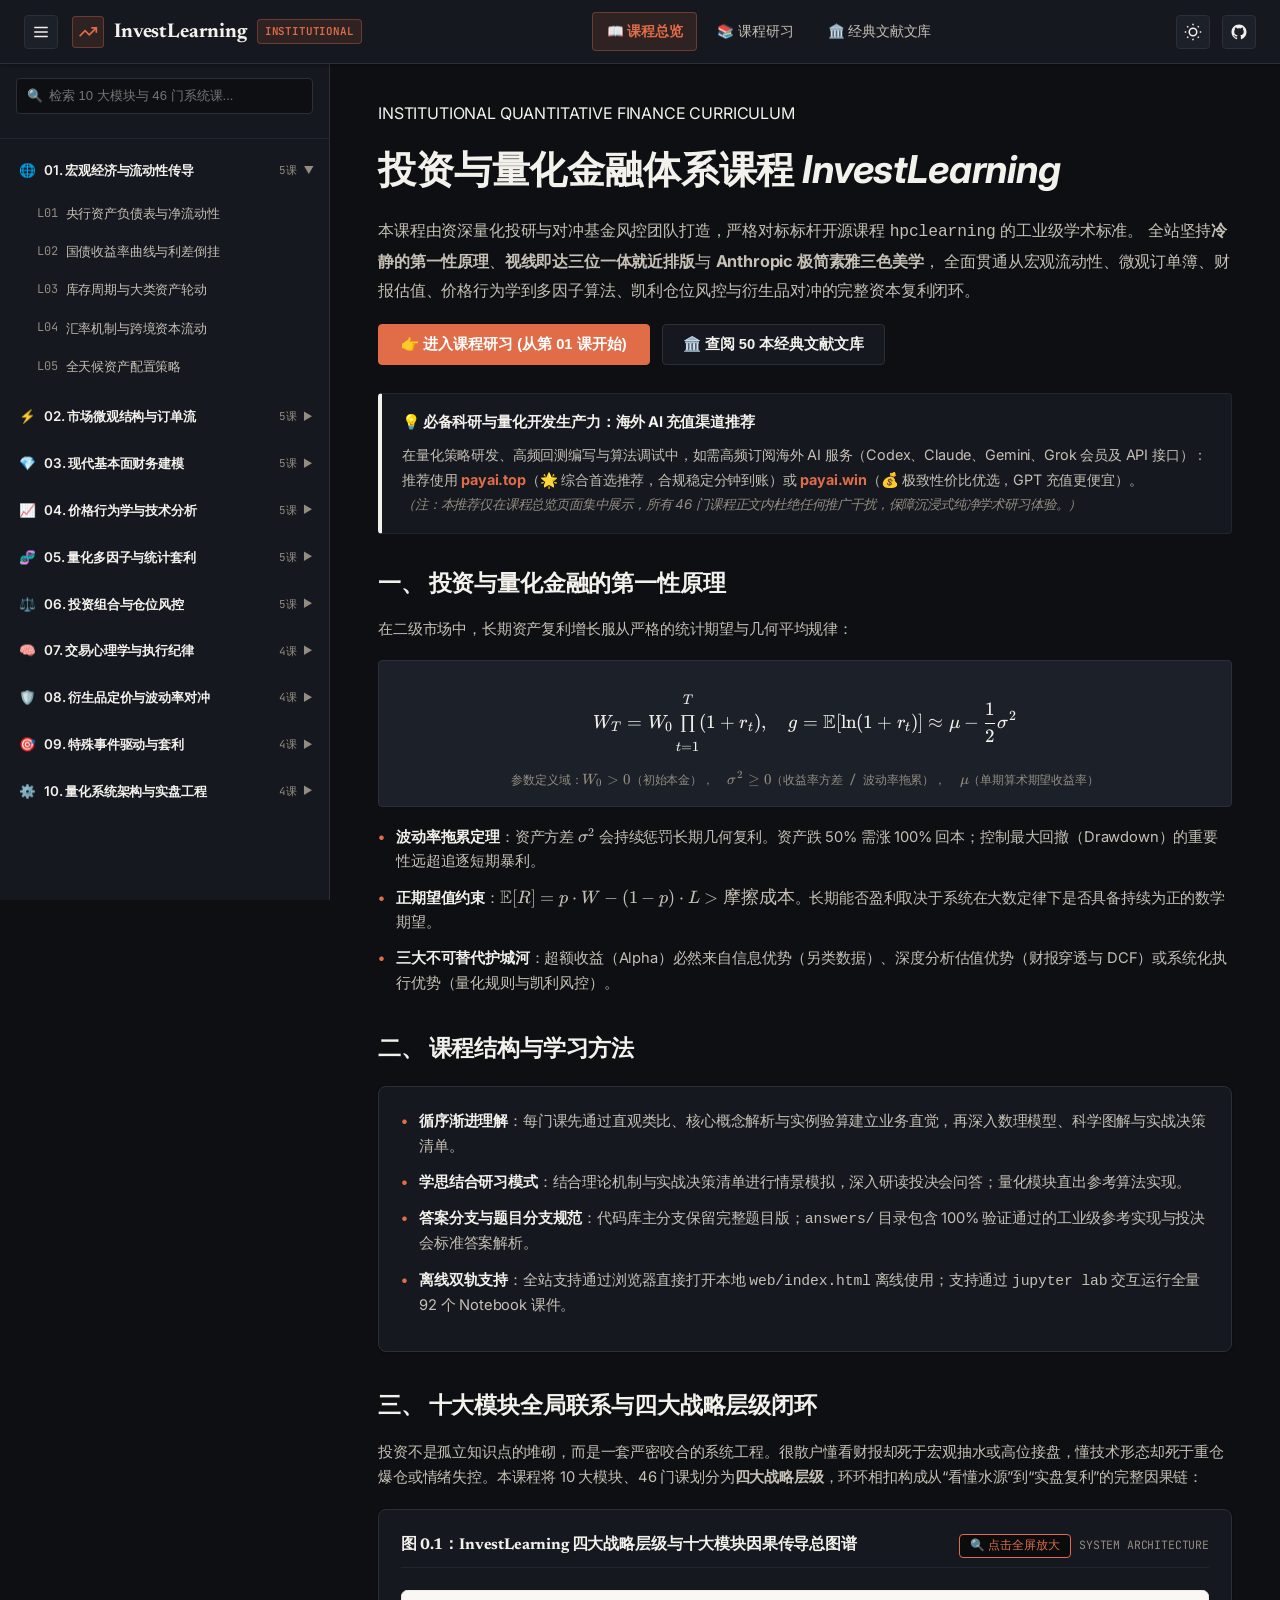
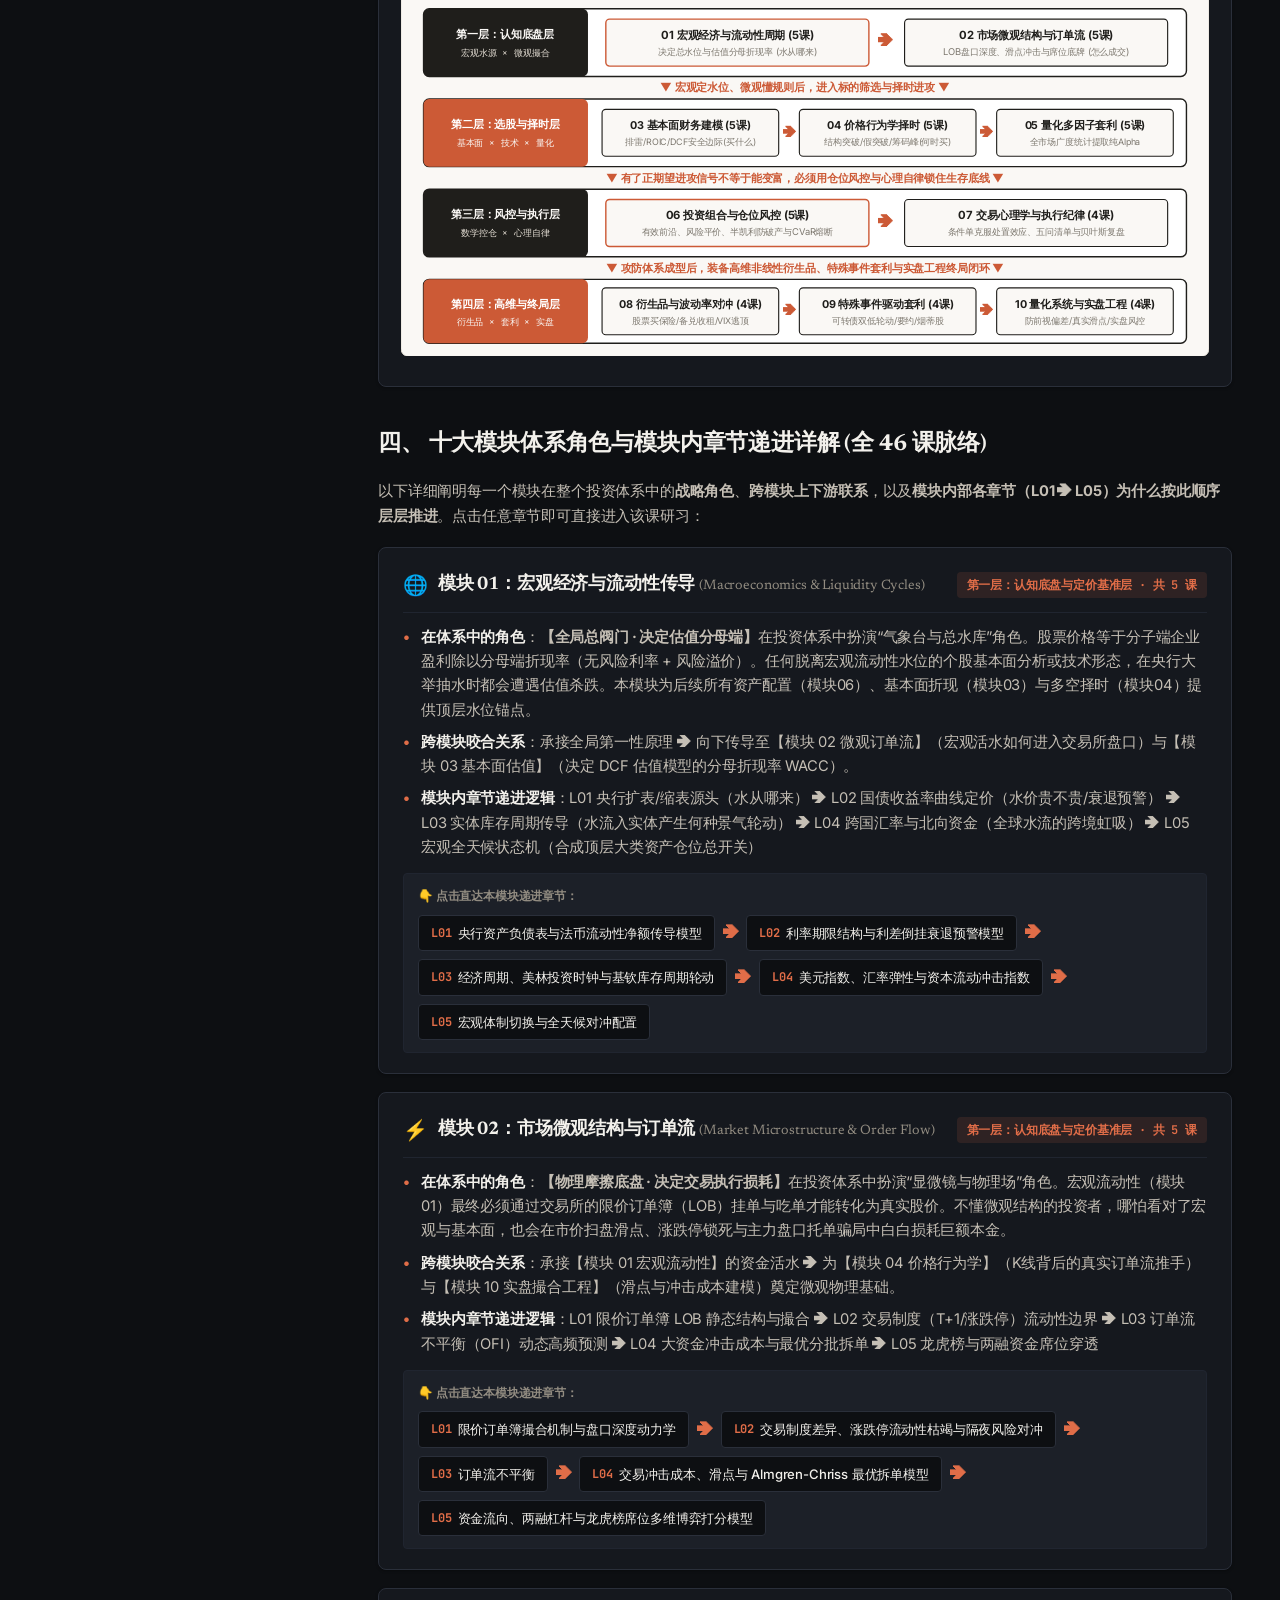
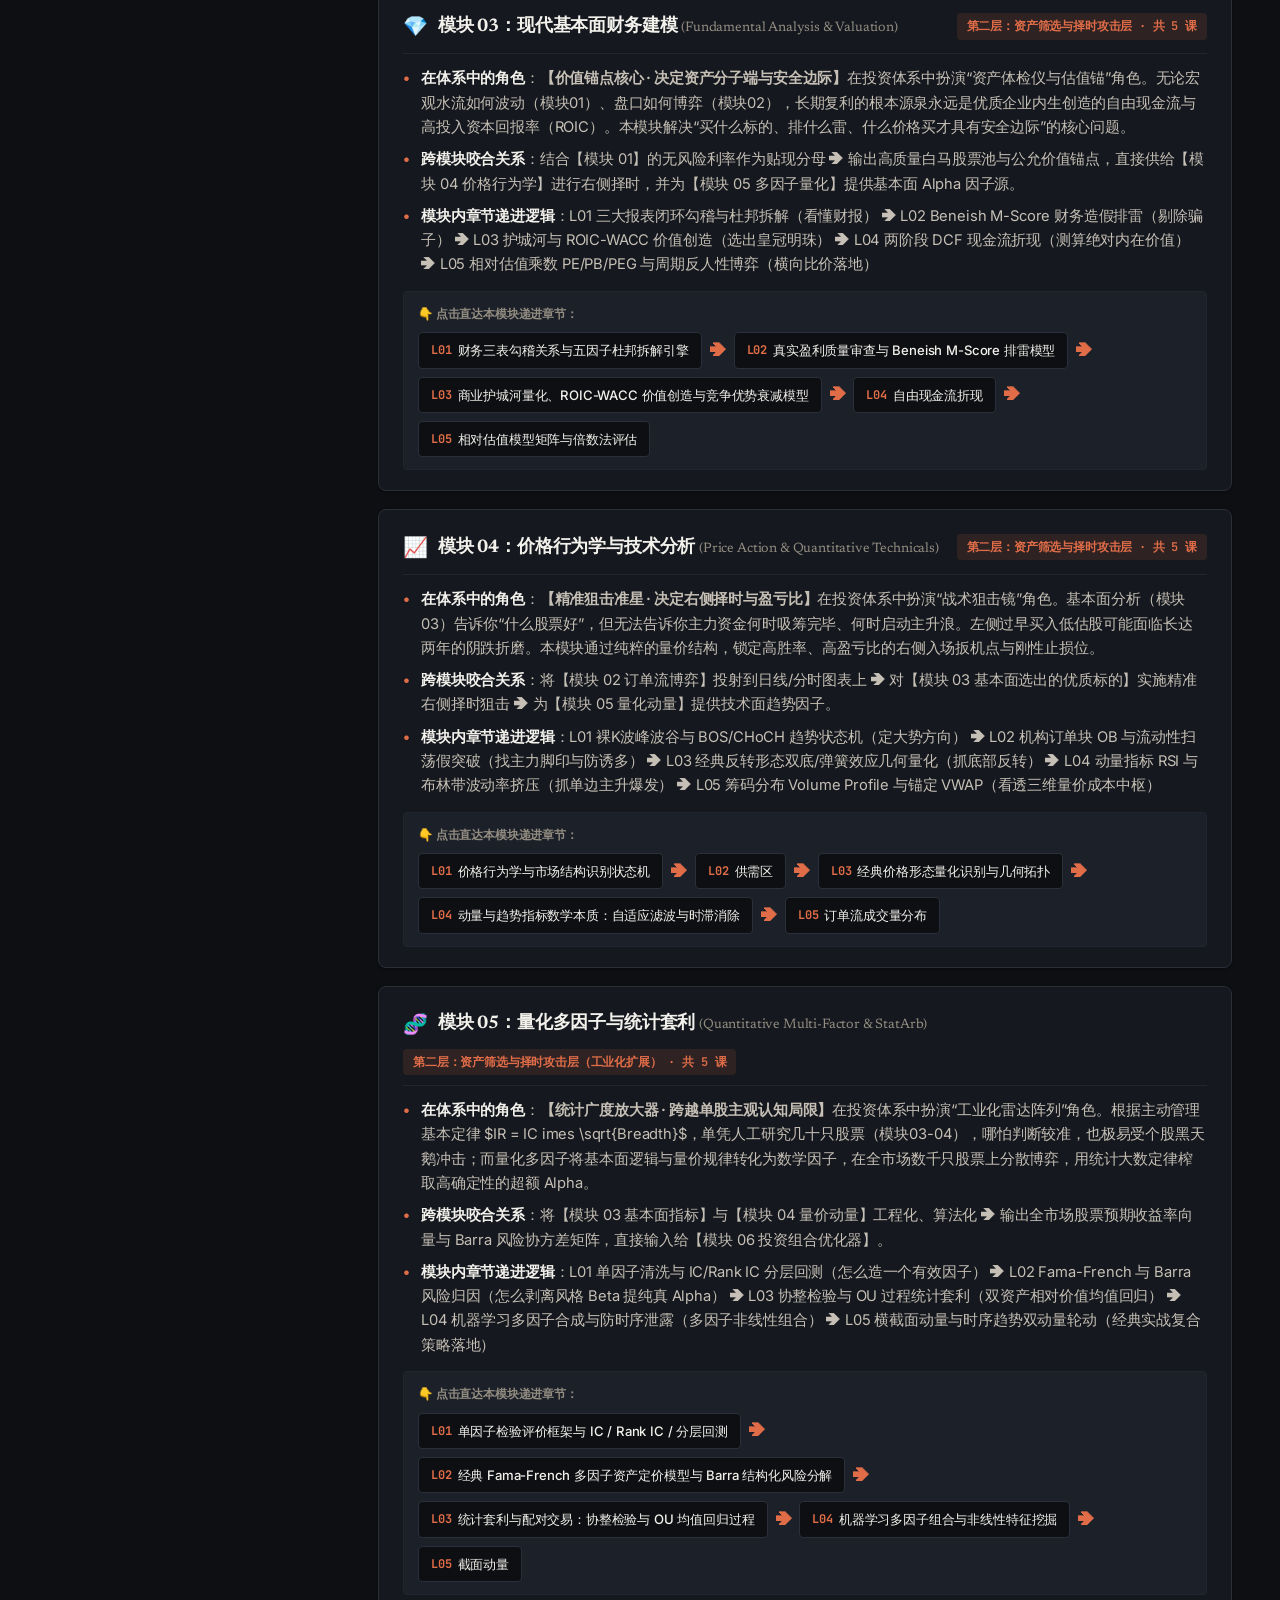
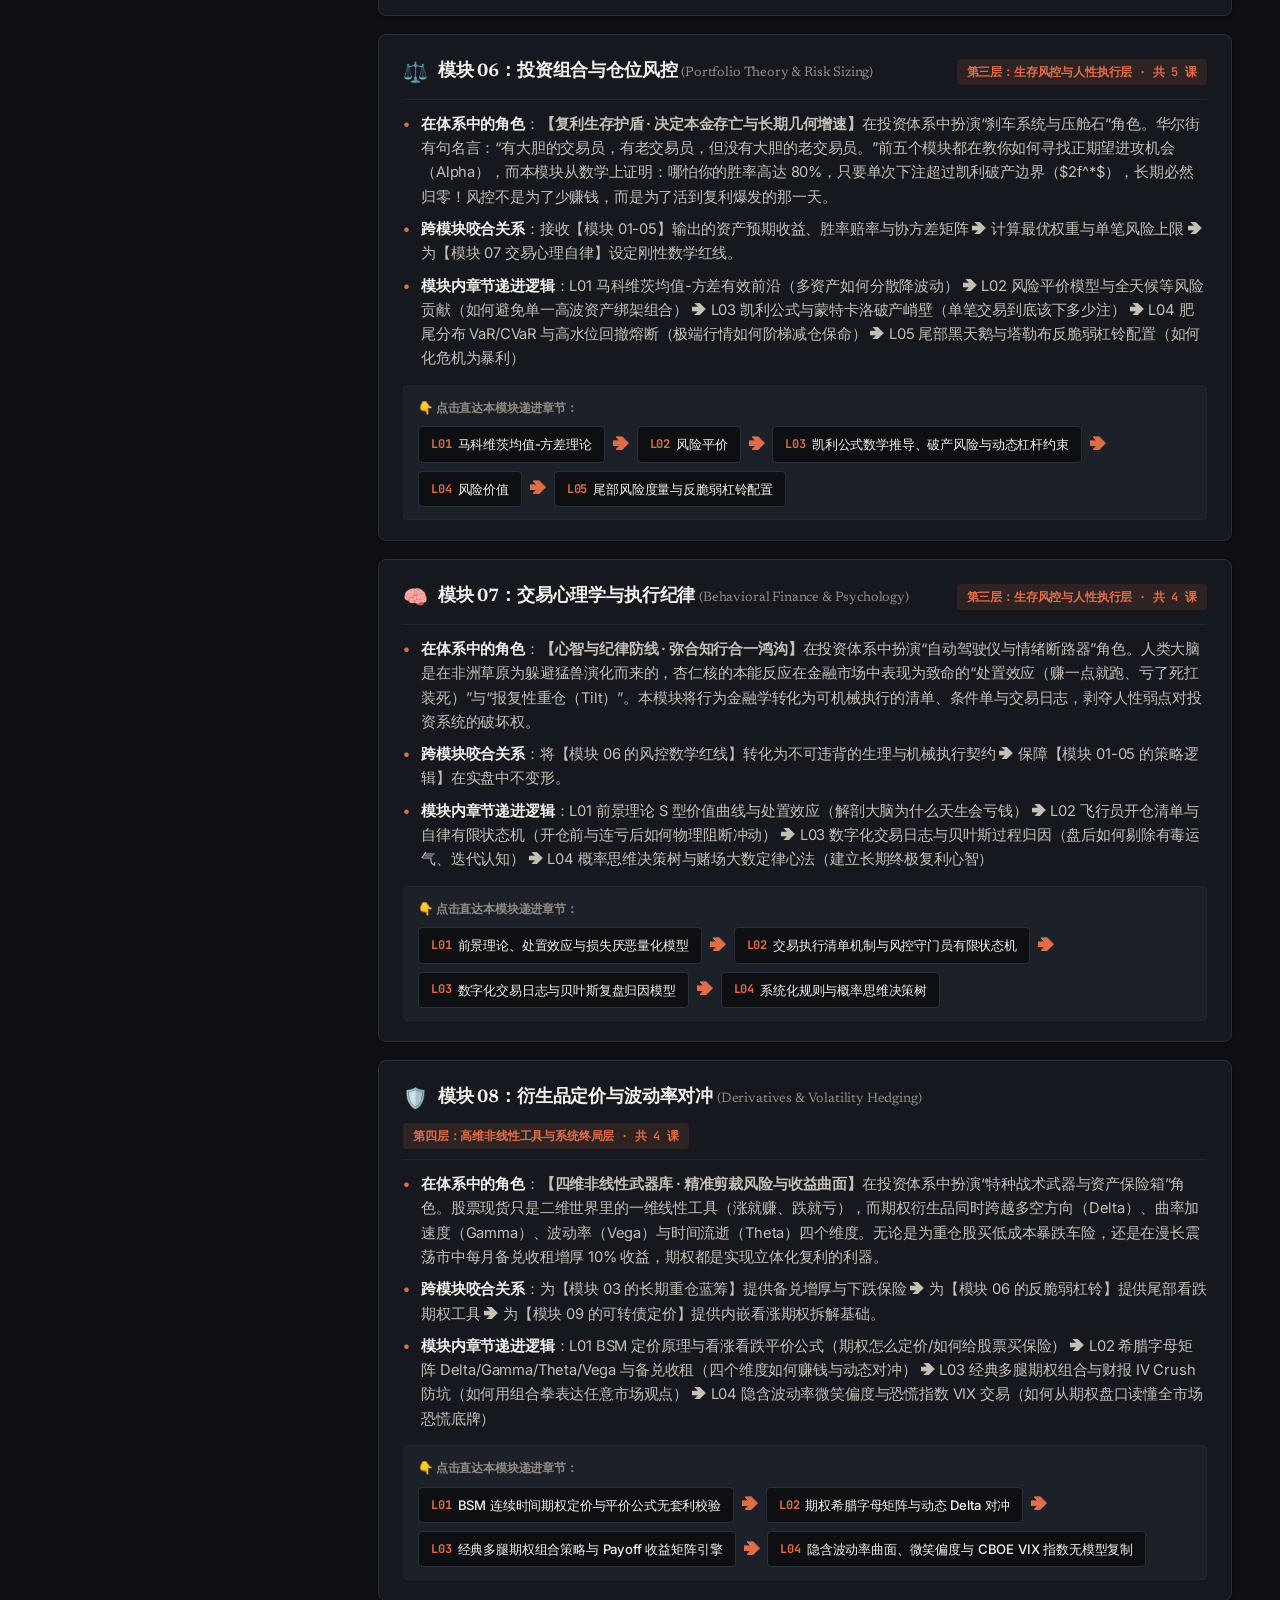
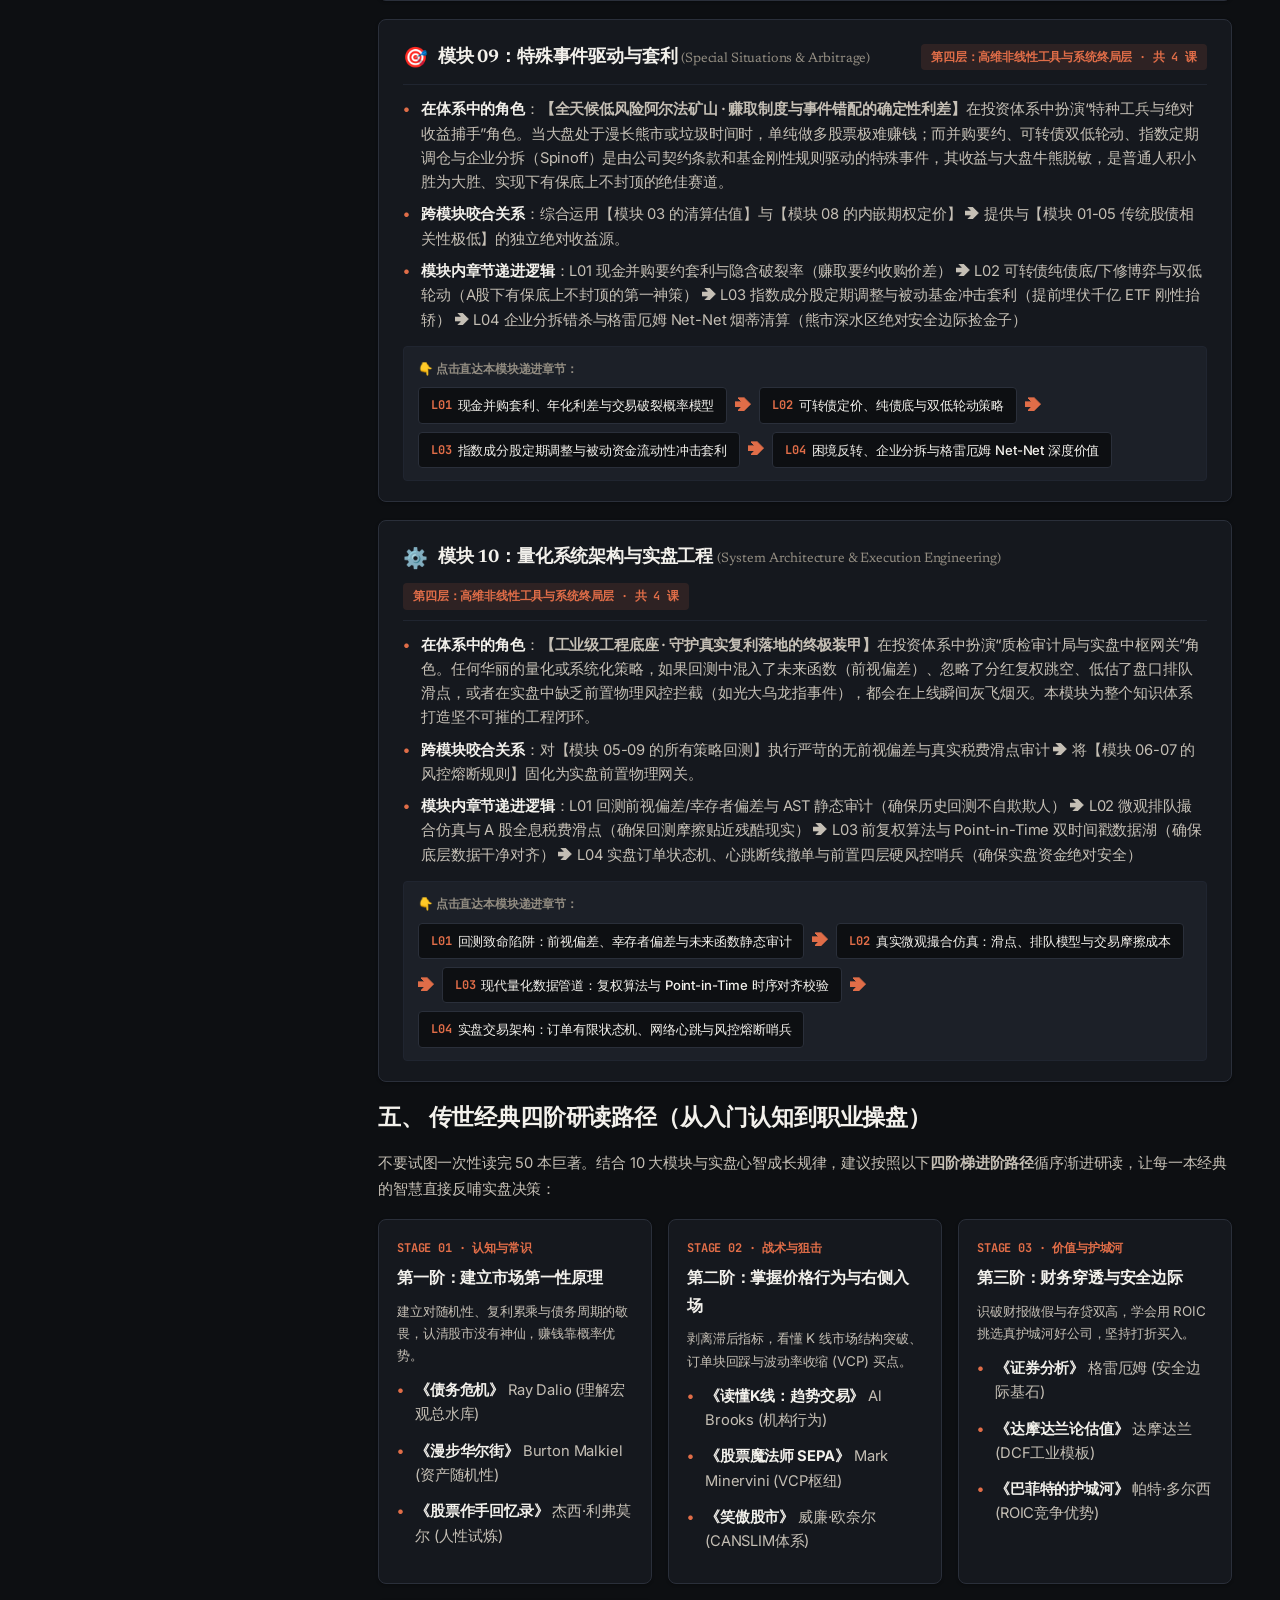
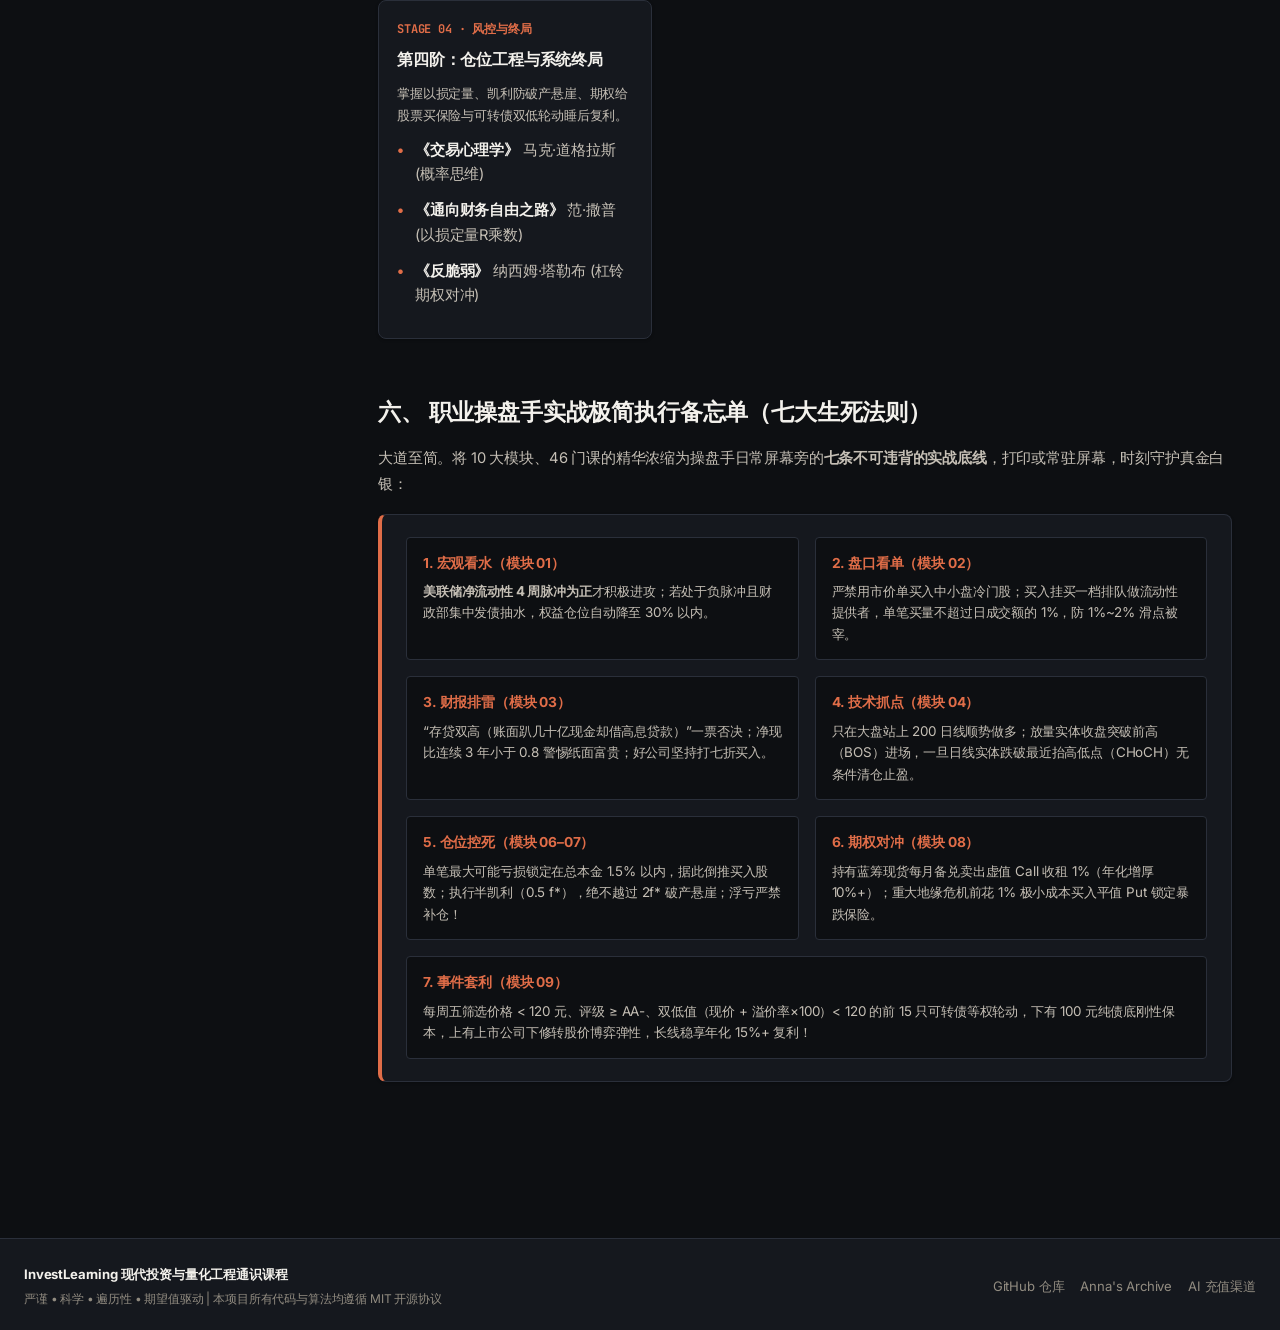
==== web/index.html @ fc1fe23b "refactor: translate all technical jargon inside flowchart SVGs into intuitive plain-Chinese everyday" ====
<!DOCTYPE html>
<html lang="zh-CN" data-theme="dark">
<head>
  <meta charset="UTF-8">
  <meta name="viewport" content="width=device-width, initial-scale=1.0">
  <title>InvestLearning | 投资与量化金融体系课程 (Anthropic Edition)</title>
  <meta name="description" content="全球顶级对冲基金与专业投资机构的核心认知体系。涵盖宏观周期、订单流微观结构、现代基本面建模、量化多因子统计套利、衍生品定价与分布式交易系统工程。">
    <link rel="preconnect" href="https://fonts.googleapis.com">
  <link rel="preconnect" href="https://fonts.gstatic.com" crossorigin>
  <link href="https://fonts.googleapis.com/css2?family=Inter:wght@400;500;600;700&family=JetBrains+Mono:wght@400;500;600&family=Newsreader:ital,opsz,wght@0,6..72,400;0,6..72,600;1,6..72,400&display=swap" rel="stylesheet">
  
  <link rel="stylesheet" href="css/style.css?v=20261018_v28">
  
  <!-- KaTeX High-Performance Math Engine (Vendored Local + Cloudflare Fast CDN Fallback) -->
  <link rel="stylesheet" href="vendor/katex/katex.min.css" onerror="this.onerror=null;this.href='https://cdnjs.cloudflare.com/ajax/libs/KaTeX/0.16.9/katex.min.css';">
  <script src="vendor/katex/katex.min.js" onerror="this.onerror=null;this.src='https://cdnjs.cloudflare.com/ajax/libs/KaTeX/0.16.9/katex.min.js';"></script>
  <script src="vendor/katex/auto-render.min.js" onerror="this.onerror=null;this.src='https://cdnjs.cloudflare.com/ajax/libs/KaTeX/0.16.9/contrib/auto-render.min.js';"></script>
  <script src="vendor/mermaid/mermaid.min.js" onerror="this.onerror=null;this.src='https://cdnjs.cloudflare.com/ajax/libs/mermaid/10.9.0/mermaid.min.js';"></script>
</head>
<body>
  <div class="app-container">
    <!-- Top Navigation Bar -->
    <header class="top-nav">
      <div style="display:flex; align-items:center; gap:14px;">
        <button class="sidebar-toggle-btn" id="sidebarToggleBtn" title="切换目录侧边栏">
          <svg width="18" height="18" viewBox="0 0 24 24" fill="none" stroke="currentColor" stroke-width="2"><line x1="3" y1="12" x2="21" y2="12"/><line x1="3" y1="6" x2="21" y2="6"/><line x1="3" y1="18" x2="21" y2="18"/></svg>
        </button>
        <a href="index.html" class="nav-brand">
          <div class="brand-icon">
            <svg width="20" height="20" viewBox="0 0 24 24" fill="none" stroke="currentColor" stroke-width="2"><polyline points="22 7 13.5 15.5 8.5 10.5 2 17"/><polyline points="16 7 22 7 22 13"/></svg>
          </div>
          <span>InvestLearning</span>
          <span class="brand-badge">INSTITUTIONAL</span>
        </a>
      </div>

      <nav class="nav-center-menu">
        <a href="#overviewSection" class="nav-item-btn active" onclick="app.switchMainView('overview'); return false;">📖 课程总览</a>
        <a href="#curriculumSection" class="nav-item-btn" onclick="app.switchMainView('curriculum'); return false;">📚 课程研习</a>
        <a href="#librarySection" class="nav-item-btn" onclick="app.switchMainView('library'); return false;">🏛️ 经典文献文库</a>
      </nav>

      <div class="nav-right-actions">


        <!-- Theme Toggle -->
        <button class="theme-toggle-btn" id="themeToggleBtn" title="切换深色/浅色模式">
          <svg width="18" height="18" viewBox="0 0 24 24" fill="none" stroke="currentColor" stroke-width="2"><circle cx="12" cy="12" r="5"/><line x1="12" y1="1" x2="12" y2="3"/><line x1="12" y1="21" x2="12" y2="23"/><line x1="4.22" y1="4.22" x2="5.64" y2="5.64"/><line x1="18.36" y1="18.36" x2="19.78" y2="19.78"/><line x1="1" y1="12" x2="3" y2="12"/><line x1="21" y1="12" x2="23" y2="12"/><line x1="4.22" y1="19.78" x2="5.64" y2="18.36"/><line x1="18.36" y1="5.64" x2="19.78" y2="4.22"/></svg>
        </button>

        <!-- GitHub Repo Link -->
        <a href="https://github.com/hsthanb4/investlearning" target="_blank" rel="noopener" class="theme-toggle-btn" title="查看 GitHub 仓库源码">
          <svg width="18" height="18" viewBox="0 0 24 24" fill="currentColor"><path fill-rule="evenodd" clip-rule="evenodd" d="M12 2C6.477 2 2 6.484 2 12.017c0 4.425 2.865 8.18 6.839 9.504.5.092.682-.217.682-.483 0-.237-.008-.868-.013-1.703-2.782.605-3.369-1.343-3.369-1.343-.454-1.158-1.11-1.466-1.11-1.466-.908-.62.069-.608.069-.608 1.003.07 1.53 1.032 1.53 1.032.892 1.53 2.341 1.088 2.91.832.092-.647.35-1.088.636-1.338-2.22-.253-4.555-1.113-4.555-4.951 0-1.093.39-1.988 1.029-2.688-.103-.253-.446-1.272.098-2.65 0 0 .84-.27 2.75 1.026A9.564 9.564 0 0112 6.844c.85.004 1.705.115 2.504.337 1.909-1.296 2.747-1.027 2.747-1.027.546 1.379.202 2.398.1 2.651.64.7 1.028 1.595 1.028 2.688 0 3.848-2.339 4.695-4.566 4.943.359.309.678.92.678 1.855 0 1.338-.012 2.419-.012 2.747 0 .268.18.58.688.482A10.019 10.019 0 0022 12.017C22 6.484 17.522 2 12 2z"/></svg>
        </a>
      </div>
    </header>

    <!-- Main Body Container -->
    <div class="main-wrapper">
      <!-- Left Course Sidebar -->
      <aside class="course-sidebar" id="courseSidebar">
        <div class="sidebar-header">
          <!-- Search box -->
          <div class="search-box">
            <span class="search-icon">🔍</span>
            <input type="text" id="sidebarSearchInput" placeholder="检索 10 大模块与 46 门系统课...">
          </div>

        </div>

        <!-- 10 Modules Tree List -->
        <div class="module-tree-container" id="moduleTreeContainer">
          <!-- Rendered dynamically by app.js -->
        </div>
      </aside>

      <!-- Center Main Content Workspace -->
      <main class="content-area">

        <!-- =========================================================
             DEDICATED COURSE OVERVIEW & SYLLABUS SECTION
             ========================================================= -->
        <section class="overview-section" id="overviewSection" style="display:block;">
          <div class="overview-hero-header">
            <div class="overview-eyebrow">INSTITUTIONAL QUANTITATIVE FINANCE CURRICULUM</div>
            <h1 class="display-title" style="font-size:2.4rem; margin:10px 0 14px;">
              投资与量化金融体系课程 <em>InvestLearning</em>
            </h1>
            <p style="font-size:1.02rem; line-height:1.75; color:var(--text-secondary); max-width:880px; margin-bottom:20px;">
              本课程由资深量化投研与对冲基金风控团队打造，严格对标标杆开源课程 <code>hpclearning</code> 的工业级学术标准。
              全站坚持<strong>冷静的第一性原理</strong>、<strong>视线即达三位一体就近排版</strong>与 <strong>Anthropic 极简素雅三色美学</strong>，
              全面贯通从宏观流动性、微观订单簿、财报估值、价格行为学到多因子算法、凯利仓位风控与衍生品对冲的完整资本复利闭环。
            </p>
            <div style="display:flex; gap:12px; margin-bottom:28px;">
              <button class="code-btn" style="padding:10px 22px; font-size:0.92rem; background:var(--claude-terracotta); color:#fff; border-color:var(--claude-terracotta); font-weight:600;" onclick="app.selectLesson(0, 0); app.switchMainView('curriculum');">
                👉 进入课程研习 (从第 01 课开始)
              </button>
              <button class="code-btn" style="padding:10px 20px; font-size:0.92rem; background:var(--bg-secondary); border:1px solid var(--border-primary); color:var(--text-primary); font-weight:600;" onclick="app.switchMainView('library');">
                🏛️ 查阅 50 本经典文献文库
              </button>
            </div>
          </div>

          <!-- AI Productivity Notice (Only Displayed Here) -->
          <div class="callout callout-note" style="margin-bottom:32px;">
            <div class="callout-title">💡 必备科研与量化开发生产力：海外 AI 充值渠道推荐</div>
            <div class="callout-body">
              在量化策略研发、高频回测编写与算法调试中，如需高频订阅海外 AI 服务（Codex、Claude、Gemini、Grok 会员及 API 接口）：推荐使用 
              <a href="https://payai.top" target="_blank" rel="noopener" class="text-accent" style="font-weight:700;">payai.top</a>（🌟 综合首选推荐，合规稳定分钟到账）或 
              <a href="https://payai.win" target="_blank" rel="noopener" class="text-accent" style="font-weight:700;">payai.win</a>（💰 极致性价比优选，GPT 充值更便宜）。
              <br><i style="color:var(--text-muted); font-size:0.84rem;">（注：本推荐仅在课程总览页面集中展示，所有 46 门课程正文内杜绝任何推广干扰，保障沉浸式纯净学术研习体验。）</i>
            </div>
          </div>

                    <!-- Section 1: Philosophy & First Principles -->
          <div class="overview-block" style="margin-bottom:36px;">
            <h2 class="overview-h2" style="font-family:var(--font-serif); font-size:1.45rem; margin-bottom:12px; color:var(--text-primary);">一、 投资与量化金融的第一性原理</h2>
            <p style="margin-bottom:14px; font-size:0.92rem; color:var(--text-secondary); line-height:1.7;">在二级市场中，长期资产复利增长服从严格的统计期望与几何平均规律：</p>
            <div class="math-block">
              <div class="math-rendered-display"><span class="katex-display"><span class="katex"><span class="katex-html" aria-hidden="true"><span class="base"><span class="strut" style="height:0.8333em;vertical-align:-0.15em;"></span><span class="mord"><span class="mord mathnormal" style="margin-right:0.13889em;">W</span><span class="msupsub"><span class="vlist-t vlist-t2"><span class="vlist-r"><span class="vlist" style="height:0.3283em;"><span style="top:-2.55em;margin-left:-0.1389em;margin-right:0.05em;"><span class="pstrut" style="height:2.7em;"></span><span class="sizing reset-size6 size3 mtight"><span class="mord mathnormal mtight" style="margin-right:0.13889em;">T</span></span></span></span><span class="vlist-s">​</span></span><span class="vlist-r"><span class="vlist" style="height:0.15em;"><span></span></span></span></span></span></span><span class="mspace" style="margin-right:0.2778em;"></span><span class="mrel">=</span><span class="mspace" style="margin-right:0.2778em;"></span></span><span class="base"><span class="strut" style="height:3.0954em;vertical-align:-1.2671em;"></span><span class="mord"><span class="mord mathnormal" style="margin-right:0.13889em;">W</span><span class="msupsub"><span class="vlist-t vlist-t2"><span class="vlist-r"><span class="vlist" style="height:0.3011em;"><span style="top:-2.55em;margin-left:-0.1389em;margin-right:0.05em;"><span class="pstrut" style="height:2.7em;"></span><span class="sizing reset-size6 size3 mtight"><span class="mord mtight">0</span></span></span></span><span class="vlist-s">​</span></span><span class="vlist-r"><span class="vlist" style="height:0.15em;"><span></span></span></span></span></span></span><span class="mspace" style="margin-right:0.1667em;"></span><span class="mop op-limits"><span class="vlist-t vlist-t2"><span class="vlist-r"><span class="vlist" style="height:1.8283em;"><span style="top:-1.8829em;margin-left:0em;"><span class="pstrut" style="height:3.05em;"></span><span class="sizing reset-size6 size3 mtight"><span class="mord mtight"><span class="mord mathnormal mtight">t</span><span class="mrel mtight">=</span><span class="mord mtight">1</span></span></span></span><span style="top:-3.05em;"><span class="pstrut" style="height:3.05em;"></span><span><span class="mop op-symbol large-op">∏</span></span></span><span style="top:-4.3em;margin-left:0em;"><span class="pstrut" style="height:3.05em;"></span><span class="sizing reset-size6 size3 mtight"><span class="mord mathnormal mtight" style="margin-right:0.13889em;">T</span></span></span></span><span class="vlist-s">​</span></span><span class="vlist-r"><span class="vlist" style="height:1.2671em;"><span></span></span></span></span></span><span class="mopen">(</span><span class="mord">1</span><span class="mspace" style="margin-right:0.2222em;"></span><span class="mbin">+</span><span class="mspace" style="margin-right:0.2222em;"></span></span><span class="base"><span class="strut" style="height:1em;vertical-align:-0.25em;"></span><span class="mord"><span class="mord mathnormal" style="margin-right:0.02778em;">r</span><span class="msupsub"><span class="vlist-t vlist-t2"><span class="vlist-r"><span class="vlist" style="height:0.2806em;"><span style="top:-2.55em;margin-left:-0.0278em;margin-right:0.05em;"><span class="pstrut" style="height:2.7em;"></span><span class="sizing reset-size6 size3 mtight"><span class="mord mathnormal mtight">t</span></span></span></span><span class="vlist-s">​</span></span><span class="vlist-r"><span class="vlist" style="height:0.15em;"><span></span></span></span></span></span></span><span class="mclose">)</span><span class="mpunct">,</span><span class="mspace" style="margin-right:1em;"></span><span class="mspace" style="margin-right:0.1667em;"></span><span class="mord mathnormal" style="margin-right:0.03588em;">g</span><span class="mspace" style="margin-right:0.2778em;"></span><span class="mrel">=</span><span class="mspace" style="margin-right:0.2778em;"></span></span><span class="base"><span class="strut" style="height:1em;vertical-align:-0.25em;"></span><span class="mord mathbb">E</span><span class="mopen">[</span><span class="mop">ln</span><span class="mopen">(</span><span class="mord">1</span><span class="mspace" style="margin-right:0.2222em;"></span><span class="mbin">+</span><span class="mspace" style="margin-right:0.2222em;"></span></span><span class="base"><span class="strut" style="height:1em;vertical-align:-0.25em;"></span><span class="mord"><span class="mord mathnormal" style="margin-right:0.02778em;">r</span><span class="msupsub"><span class="vlist-t vlist-t2"><span class="vlist-r"><span class="vlist" style="height:0.2806em;"><span style="top:-2.55em;margin-left:-0.0278em;margin-right:0.05em;"><span class="pstrut" style="height:2.7em;"></span><span class="sizing reset-size6 size3 mtight"><span class="mord mathnormal mtight">t</span></span></span></span><span class="vlist-s">​</span></span><span class="vlist-r"><span class="vlist" style="height:0.15em;"><span></span></span></span></span></span></span><span class="mclose">)]</span><span class="mspace" style="margin-right:0.2778em;"></span><span class="mrel">≈</span><span class="mspace" style="margin-right:0.2778em;"></span></span><span class="base"><span class="strut" style="height:0.7778em;vertical-align:-0.1944em;"></span><span class="mord mathnormal">μ</span><span class="mspace" style="margin-right:0.2222em;"></span><span class="mbin">−</span><span class="mspace" style="margin-right:0.2222em;"></span></span><span class="base"><span class="strut" style="height:2.0074em;vertical-align:-0.686em;"></span><span class="mord"><span class="mopen nulldelimiter"></span><span class="mfrac"><span class="vlist-t vlist-t2"><span class="vlist-r"><span class="vlist" style="height:1.3214em;"><span style="top:-2.314em;"><span class="pstrut" style="height:3em;"></span><span class="mord"><span class="mord">2</span></span></span><span style="top:-3.23em;"><span class="pstrut" style="height:3em;"></span><span class="frac-line" style="border-bottom-width:0.04em;"></span></span><span style="top:-3.677em;"><span class="pstrut" style="height:3em;"></span><span class="mord"><span class="mord">1</span></span></span></span><span class="vlist-s">​</span></span><span class="vlist-r"><span class="vlist" style="height:0.686em;"><span></span></span></span></span></span><span class="mclose nulldelimiter"></span></span><span class="mord"><span class="mord mathnormal" style="margin-right:0.03588em;">σ</span><span class="msupsub"><span class="vlist-t"><span class="vlist-r"><span class="vlist" style="height:0.8641em;"><span style="top:-3.113em;margin-right:0.05em;"><span class="pstrut" style="height:2.7em;"></span><span class="sizing reset-size6 size3 mtight"><span class="mord mtight">2</span></span></span></span></span></span></span></span></span></span></span></span></div>
              <div class="math-domain">参数定义域：<span class="katex"><span class="katex-html" aria-hidden="true"><span class="base"><span class="strut" style="height:0.8333em;vertical-align:-0.15em;"></span><span class="mord"><span class="mord mathnormal" style="margin-right:0.13889em;">W</span><span class="msupsub"><span class="vlist-t vlist-t2"><span class="vlist-r"><span class="vlist" style="height:0.3011em;"><span style="top:-2.55em;margin-left:-0.1389em;margin-right:0.05em;"><span class="pstrut" style="height:2.7em;"></span><span class="sizing reset-size6 size3 mtight"><span class="mord mtight">0</span></span></span></span><span class="vlist-s">​</span></span><span class="vlist-r"><span class="vlist" style="height:0.15em;"><span></span></span></span></span></span></span><span class="mspace" style="margin-right:0.2778em;"></span><span class="mrel">&gt;</span><span class="mspace" style="margin-right:0.2778em;"></span></span><span class="base"><span class="strut" style="height:0.6444em;"></span><span class="mord">0</span></span></span></span>（初始本金），&nbsp;&nbsp;<span class="katex"><span class="katex-html" aria-hidden="true"><span class="base"><span class="strut" style="height:0.9501em;vertical-align:-0.136em;"></span><span class="mord"><span class="mord mathnormal" style="margin-right:0.03588em;">σ</span><span class="msupsub"><span class="vlist-t"><span class="vlist-r"><span class="vlist" style="height:0.8141em;"><span style="top:-3.063em;margin-right:0.05em;"><span class="pstrut" style="height:2.7em;"></span><span class="sizing reset-size6 size3 mtight"><span class="mord mtight">2</span></span></span></span></span></span></span></span><span class="mspace" style="margin-right:0.2778em;"></span><span class="mrel">≥</span><span class="mspace" style="margin-right:0.2778em;"></span></span><span class="base"><span class="strut" style="height:0.6444em;"></span><span class="mord">0</span></span></span></span>（收益率方差 / 波动率拖累），&nbsp;&nbsp;<span class="katex"><span class="katex-html" aria-hidden="true"><span class="base"><span class="strut" style="height:0.625em;vertical-align:-0.1944em;"></span><span class="mord mathnormal">μ</span></span></span></span>（单期算术期望收益率）</div>
            </div>
            <ul class="label-list">
              <li><strong>波动率拖累定理</strong>：资产方差 <span class="katex"><span class="katex-html" aria-hidden="true"><span class="base"><span class="strut" style="height:0.8141em;"></span><span class="mord"><span class="mord mathnormal" style="margin-right:0.03588em;">σ</span><span class="msupsub"><span class="vlist-t"><span class="vlist-r"><span class="vlist" style="height:0.8141em;"><span style="top:-3.063em;margin-right:0.05em;"><span class="pstrut" style="height:2.7em;"></span><span class="sizing reset-size6 size3 mtight"><span class="mord mtight">2</span></span></span></span></span></span></span></span></span></span></span> 会持续惩罚长期几何复利。资产跌 50% 需涨 100% 回本；控制最大回撤（Drawdown）的重要性远超追逐短期暴利。</li>
              <li><strong>正期望值约束</strong>：<span class="katex"><span class="katex-html" aria-hidden="true"><span class="base"><span class="strut" style="height:1em;vertical-align:-0.25em;"></span><span class="mord mathbb">E</span><span class="mopen">[</span><span class="mord mathnormal" style="margin-right:0.00773em;">R</span><span class="mclose">]</span><span class="mspace" style="margin-right:0.2778em;"></span><span class="mrel">=</span><span class="mspace" style="margin-right:0.2778em;"></span></span><span class="base"><span class="strut" style="height:0.6389em;vertical-align:-0.1944em;"></span><span class="mord mathnormal">p</span><span class="mspace" style="margin-right:0.2222em;"></span><span class="mbin">⋅</span><span class="mspace" style="margin-right:0.2222em;"></span></span><span class="base"><span class="strut" style="height:0.7667em;vertical-align:-0.0833em;"></span><span class="mord mathnormal" style="margin-right:0.13889em;">W</span><span class="mspace" style="margin-right:0.2222em;"></span><span class="mbin">−</span><span class="mspace" style="margin-right:0.2222em;"></span></span><span class="base"><span class="strut" style="height:1em;vertical-align:-0.25em;"></span><span class="mopen">(</span><span class="mord">1</span><span class="mspace" style="margin-right:0.2222em;"></span><span class="mbin">−</span><span class="mspace" style="margin-right:0.2222em;"></span></span><span class="base"><span class="strut" style="height:1em;vertical-align:-0.25em;"></span><span class="mord mathnormal">p</span><span class="mclose">)</span><span class="mspace" style="margin-right:0.2222em;"></span><span class="mbin">⋅</span><span class="mspace" style="margin-right:0.2222em;"></span></span><span class="base"><span class="strut" style="height:0.7224em;vertical-align:-0.0391em;"></span><span class="mord mathnormal">L</span><span class="mspace" style="margin-right:0.2778em;"></span><span class="mrel">&gt;</span><span class="mspace" style="margin-right:0.2778em;"></span></span><span class="base"><span class="strut" style="height:0.6833em;"></span><span class="mord text"><span class="mord cjk_fallback">摩擦成本</span></span></span></span></span>。长期能否盈利取决于系统在大数定律下是否具备持续为正的数学期望。</li>
              <li><strong>三大不可替代护城河</strong>：超额收益（Alpha）必然来自信息优势（另类数据）、深度分析估值优势（财报穿透与 DCF）或系统化执行优势（量化规则与凯利风控）。</li>
            </ul>
          </div>

          <!-- Section 2: Unified Standard & Usage Rules -->
          <div class="overview-block" style="margin-bottom:36px;">
            <h2 class="overview-h2" style="font-family:var(--font-serif); font-size:1.45rem; margin-bottom:12px; color:var(--text-primary);">二、 课程结构与学习方法</h2>
            <div class="diagram-card" style="margin:16px 0;">
              <ul class="label-list" style="margin:0;">
                <li><strong>循序渐进理解</strong>：每门课先通过直观类比、核心概念解析与实例验算建立业务直觉，再深入数理模型、科学图解与实战决策清单。</li>
                <li><strong>学思结合研习模式</strong>：结合理论机制与实战决策清单进行情景模拟，深入研读投决会问答；量化模块直出参考算法实现。</li>
                <li><strong>答案分支与题目分支规范</strong>：代码库主分支保留完整题目版；<code>answers/</code> 目录包含 100% 验证通过的工业级参考实现与投决会标准答案解析。</li>
                <li><strong>离线双轨支持</strong>：全站支持通过浏览器直接打开本地 <code>web/index.html</code> 离线使用；支持通过 <code>jupyter lab</code> 交互运行全量 92 个 Notebook 课件。</li>
              </ul>
            </div>
          </div>

          
          <!-- Section 3: 4-Layer Systemic Architecture & Inter-Module Causal Loop -->
          <div class="overview-block" style="margin-bottom:38px;">
            <h2 class="overview-h2" style="font-family:var(--font-serif); font-size:1.45rem; margin-bottom:12px; color:var(--text-primary);">三、 十大模块全局联系与四大战略层级闭环</h2>
            <p style="margin-bottom:16px; font-size:0.92rem; color:var(--text-secondary); line-height:1.75;">
              投资不是孤立知识点的堆砌，而是一套严密咬合的系统工程。很散户懂看财报却死于宏观抽水或高位接盘，懂技术形态却死于重仓爆仓或情绪失控。本课程将 10 大模块、46 门课划分为<strong>四大战略层级</strong>，环环相扣构成从“看懂水源”到“实盘复利”的完整因果链：
            </p>

            <!-- SVG 4-Layer Architecture Diagram -->
            <div class="diagram-card" style="margin:18px 0 24px;">
              <div class="diagram-header">
                <span class="diagram-title">图 0.1：InvestLearning 四大战略层级与十大模块因果传导总图谱</span>
                <span class="diagram-tag">SYSTEM ARCHITECTURE</span>
              </div>
              <div class="diagram-svg-container" style="overflow-x:auto;">
                <svg viewBox="0 0 860 390" width="100%" height="390" xmlns="http://www.w3.org/2000/svg">
                  <rect width="860" height="390" fill="#FAF8F5" rx="8" stroke="#E5DFD5" stroke-width="1"/>
                  
                  <!-- Layer 1 -->
                  <rect x="24" y="20" width="812" height="72" rx="6" fill="#FFFFFF" stroke="#1F1E1B" stroke-width="1.5"/>
                  <rect x="24" y="20" width="175" height="72" rx="6" fill="#1F1E1B"/>
                  <text x="111" y="51" font-family="Inter, sans-serif" font-size="12" font-weight="700" fill="#FAF8F5" text-anchor="middle">第一层：认知底盘层</text>
                  <text x="111" y="70" font-family="JetBrains Mono, monospace" font-size="10" fill="#E5DFD5" text-anchor="middle">宏观水源 × 微观撮合</text>
                  
                  <rect x="218" y="31" width="280" height="50" rx="4" fill="#FAF8F5" stroke="#CC5A36" stroke-width="1.5"/>
                  <text x="358" y="52" font-family="Inter, sans-serif" font-size="12" font-weight="700" fill="#1F1E1B" text-anchor="middle">01 宏观经济与流动性周期 (5课)</text>
                  <text x="358" y="69" font-family="Inter, sans-serif" font-size="10" fill="#7D786F" text-anchor="middle">决定总水位与估值分母折现率 (水从哪来)</text>
                  
                  <text x="516" y="60" font-family="Inter, sans-serif" font-size="16" font-weight="700" fill="#CC5A36" text-anchor="middle">➔</text>
                  
                  <rect x="536" y="31" width="280" height="50" rx="4" fill="#FAF8F5" stroke="#1F1E1B" stroke-width="1.2"/>
                  <text x="676" y="52" font-family="Inter, sans-serif" font-size="12" font-weight="700" fill="#1F1E1B" text-anchor="middle">02 市场微观结构与订单流 (5课)</text>
                  <text x="676" y="69" font-family="Inter, sans-serif" font-size="10" fill="#7D786F" text-anchor="middle">LOB盘口深度、滑点冲击与席位底牌 (怎么成交)</text>

                  <!-- Arrow 1 to 2 -->
                  <text x="430" y="108" font-family="Inter, sans-serif" font-size="12" font-weight="700" fill="#CC5A36" text-anchor="middle">▼ 宏观定水位、微观懂规则后，进入标的筛选与择时进攻 ▼</text>

                  <!-- Layer 2 -->
                  <rect x="24" y="116" width="812" height="72" rx="6" fill="#FFFFFF" stroke="#1F1E1B" stroke-width="1.5"/>
                  <rect x="24" y="116" width="175" height="72" rx="6" fill="#CC5A36"/>
                  <text x="111" y="147" font-family="Inter, sans-serif" font-size="12" font-weight="700" fill="#FFFFFF" text-anchor="middle">第二层：选股与择时层</text>
                  <text x="111" y="166" font-family="JetBrains Mono, monospace" font-size="10" fill="#FAF8F5" text-anchor="middle">基本面 × 技术 × 量化</text>

                  <rect x="214" y="127" width="188" height="50" rx="4" fill="#FAF8F5" stroke="#1F1E1B" stroke-width="1.2"/>
                  <text x="308" y="148" font-family="Inter, sans-serif" font-size="11.5" font-weight="700" fill="#1F1E1B" text-anchor="middle">03 基本面财务建模 (5课)</text>
                  <text x="308" y="165" font-family="Inter, sans-serif" font-size="9.5" fill="#7D786F" text-anchor="middle">排雷/ROIC/DCF安全边际(买什么)</text>

                  <text x="413" y="156" font-family="Inter, sans-serif" font-size="14" font-weight="700" fill="#CC5A36" text-anchor="middle">➔</text>

                  <rect x="424" y="127" width="188" height="50" rx="4" fill="#FAF8F5" stroke="#1F1E1B" stroke-width="1.2"/>
                  <text x="518" y="148" font-family="Inter, sans-serif" font-size="11.5" font-weight="700" fill="#1F1E1B" text-anchor="middle">04 价格行为学择时 (5课)</text>
                  <text x="518" y="165" font-family="Inter, sans-serif" font-size="9.5" fill="#7D786F" text-anchor="middle">结构突破/假突破/筹码峰(何时买)</text>

                  <text x="623" y="156" font-family="Inter, sans-serif" font-size="14" font-weight="700" fill="#CC5A36" text-anchor="middle">➔</text>

                  <rect x="634" y="127" width="188" height="50" rx="4" fill="#FAF8F5" stroke="#1F1E1B" stroke-width="1.2"/>
                  <text x="728" y="148" font-family="Inter, sans-serif" font-size="11.5" font-weight="700" fill="#1F1E1B" text-anchor="middle">05 量化多因子套利 (5课)</text>
                  <text x="728" y="165" font-family="Inter, sans-serif" font-size="9.5" fill="#7D786F" text-anchor="middle">全市场广度统计提取纯Alpha</text>

                  <!-- Arrow 2 to 3 -->
                  <text x="430" y="204" font-family="Inter, sans-serif" font-size="12" font-weight="700" fill="#CC5A36" text-anchor="middle">▼ 有了正期望进攻信号不等于能变富，必须用仓位风控与心理自律锁住生存底线 ▼</text>

                  <!-- Layer 3 -->
                  <rect x="24" y="212" width="812" height="72" rx="6" fill="#FFFFFF" stroke="#1F1E1B" stroke-width="1.5"/>
                  <rect x="24" y="212" width="175" height="72" rx="6" fill="#1F1E1B"/>
                  <text x="111" y="243" font-family="Inter, sans-serif" font-size="12" font-weight="700" fill="#FAF8F5" text-anchor="middle">第三层：风控与执行层</text>
                  <text x="111" y="262" font-family="JetBrains Mono, monospace" font-size="10" fill="#E5DFD5" text-anchor="middle">数学控仓 × 心理自律</text>

                  <rect x="218" y="223" width="280" height="50" rx="4" fill="#FAF8F5" stroke="#CC5A36" stroke-width="1.5"/>
                  <text x="358" y="244" font-family="Inter, sans-serif" font-size="12" font-weight="700" fill="#1F1E1B" text-anchor="middle">06 投资组合与仓位风控 (5课)</text>
                  <text x="358" y="261" font-family="Inter, sans-serif" font-size="10" fill="#7D786F" text-anchor="middle">有效前沿、风险平价、半凯利防破产与CVaR熔断</text>

                  <text x="516" y="252" font-family="Inter, sans-serif" font-size="16" font-weight="700" fill="#CC5A36" text-anchor="middle">➔</text>

                  <rect x="536" y="223" width="280" height="50" rx="4" fill="#FAF8F5" stroke="#1F1E1B" stroke-width="1.2"/>
                  <text x="676" y="244" font-family="Inter, sans-serif" font-size="12" font-weight="700" fill="#1F1E1B" text-anchor="middle">07 交易心理学与执行纪律 (4课)</text>
                  <text x="676" y="261" font-family="Inter, sans-serif" font-size="10" fill="#7D786F" text-anchor="middle">条件单克服处置效应、五问清单与贝叶斯复盘</text>

                  <!-- Arrow 3 to 4 -->
                  <text x="430" y="300" font-family="Inter, sans-serif" font-size="12" font-weight="700" fill="#CC5A36" text-anchor="middle">▼ 攻防体系成型后，装备高维非线性衍生品、特殊事件套利与实盘工程终局闭环 ▼</text>

                  <!-- Layer 4 -->
                  <rect x="24" y="308" width="812" height="68" rx="6" fill="#FFFFFF" stroke="#1F1E1B" stroke-width="1.5"/>
                  <rect x="24" y="308" width="175" height="68" rx="6" fill="#CC5A36"/>
                  <text x="111" y="338" font-family="Inter, sans-serif" font-size="12" font-weight="700" fill="#FFFFFF" text-anchor="middle">第四层：高维与终局层</text>
                  <text x="111" y="357" font-family="JetBrains Mono, monospace" font-size="10" fill="#FAF8F5" text-anchor="middle">衍生品 × 套利 × 实盘</text>

                  <rect x="214" y="317" width="188" height="50" rx="4" fill="#FAF8F5" stroke="#1F1E1B" stroke-width="1.2"/>
                  <text x="308" y="338" font-family="Inter, sans-serif" font-size="11.5" font-weight="700" fill="#1F1E1B" text-anchor="middle">08 衍生品与波动率对冲 (4课)</text>
                  <text x="308" y="355" font-family="Inter, sans-serif" font-size="9.5" fill="#7D786F" text-anchor="middle">股票买保险/备兑收租/VIX逃顶</text>

                  <text x="413" y="346" font-family="Inter, sans-serif" font-size="14" font-weight="700" fill="#CC5A36" text-anchor="middle">➔</text>

                  <rect x="424" y="317" width="188" height="50" rx="4" fill="#FAF8F5" stroke="#1F1E1B" stroke-width="1.2"/>
                  <text x="518" y="338" font-family="Inter, sans-serif" font-size="11.5" font-weight="700" fill="#1F1E1B" text-anchor="middle">09 特殊事件驱动套利 (4课)</text>
                  <text x="518" y="355" font-family="Inter, sans-serif" font-size="9.5" fill="#7D786F" text-anchor="middle">可转债双低轮动/要约/烟蒂股</text>

                  <text x="623" y="346" font-family="Inter, sans-serif" font-size="14" font-weight="700" fill="#CC5A36" text-anchor="middle">➔</text>

                  <rect x="634" y="317" width="188" height="50" rx="4" fill="#FAF8F5" stroke="#1F1E1B" stroke-width="1.2"/>
                  <text x="728" y="338" font-family="Inter, sans-serif" font-size="11.5" font-weight="700" fill="#1F1E1B" text-anchor="middle">10 量化系统与实盘工程 (4课)</text>
                  <text x="728" y="355" font-family="Inter, sans-serif" font-size="9.5" fill="#7D786F" text-anchor="middle">防前视偏差/真实滑点/实盘风控</text>
                </svg>
              </div>
            </div>
          </div>

          <!-- Section 4: Detailed Breakdown of All 10 Modules' Roles & Intra-Module Chapter Progression -->
          <div class="overview-block" style="margin-bottom:38px;">
            <h2 class="overview-h2" style="font-family:var(--font-serif); font-size:1.45rem; margin-bottom:14px; color:var(--text-primary);">四、 十大模块体系角色与模块内章节递进详解 (全 46 课脉络)</h2>
            <p style="margin-bottom:18px; font-size:0.92rem; color:var(--text-secondary); line-height:1.7;">
              以下详细阐明每一个模块在整个投资体系中的<strong>战略角色</strong>、<strong>跨模块上下游联系</strong>，以及<strong>模块内部各章节（L01 ➔ L05）为什么按此顺序层层推进</strong>。点击任意章节即可直接进入该课研习：
            </p>
            <div style="display:flex; flex-direction:column; gap:18px;">

              <div class="diagram-card" style="margin:0; padding:20px 24px;">
                <div style="display:flex; justify-content:space-between; align-items:center; flex-wrap:wrap; gap:8px; margin-bottom:12px; padding-bottom:10px; border-bottom:1px solid var(--border-subtle);">
                  <div style="display:flex; align-items:center; gap:10px;">
                    <span style="font-size:1.25rem;">🌐</span>
                    <a href="#" onclick="app.selectLesson(0, 0); return false;" style="font-family:var(--font-serif); font-size:1.15rem; font-weight:700; color:var(--text-primary); text-decoration:none;">
                      模块 01：宏观经济与流动性传导 <span style="font-size:0.85rem; color:var(--text-muted); font-weight:400;">(Macroeconomics & Liquidity Cycles)</span>
                    </a>
                  </div>
                  <span style="font-family:var(--font-mono); font-size:0.75rem; padding:3px 10px; background:var(--claude-terracotta-light); color:var(--claude-terracotta); border-radius:var(--radius-sm); font-weight:600;">
                    第一层：认知底盘与定价基准层 · 共 5 课
                  </span>
                </div>

                <ul class="label-list" style="margin:0 0 14px 0;">
                  <li style="margin-bottom:8px;"><strong>在体系中的角色</strong>：<b>【全局总阀门 · 决定估值分母端】</b>在投资体系中扮演“气象台与总水库”角色。股票价格等于分子端企业盈利除以分母端折现率（无风险利率 + 风险溢价）。任何脱离宏观流动性水位的个股基本面分析或技术形态，在央行大举抽水时都会遭遇估值杀跌。本模块为后续所有资产配置（模块06）、基本面折现（模块03）与多空择时（模块04）提供顶层水位锚点。</li>
                  <li style="margin-bottom:8px;"><strong>跨模块咬合关系</strong>：承接全局第一性原理 ➔ 向下传导至【模块 02 微观订单流】（宏观活水如何进入交易所盘口）与【模块 03 基本面估值】（决定 DCF 估值模型的分母折现率 WACC）。</li>
                  <li style="margin-bottom:4px;"><strong>模块内章节递进逻辑</strong>：L01 央行扩表/缩表源头（水从哪来） ➔ L02 国债收益率曲线定价（水价贵不贵/衰退预警） ➔ L03 实体库存周期传导（水流入实体产生何种景气轮动） ➔ L04 跨国汇率与北向资金（全球水流的跨境虹吸） ➔ L05 宏观全天候状态机（合成顶层大类资产仓位总开关）</li>
                </ul>

                <div style="background:var(--bg-tertiary); padding:12px 14px; border-radius:var(--radius-sm); border:1px solid var(--border-subtle);">
                  <div style="font-size:0.76rem; font-weight:700; color:var(--text-muted); margin-bottom:8px;">👇 点击直达本模块递进章节：</div>
                  <div style="display:flex; flex-wrap:wrap; gap:8px; align-items:center;">
                    <a href="#" onclick="app.selectLesson(0, 0); return false;" style="display:inline-flex; align-items:center; gap:6px; padding:6px 12px; background:var(--bg-primary); border:1px solid var(--border-primary); border-radius:var(--radius-sm); font-size:0.82rem; color:var(--text-primary); text-decoration:none; font-weight:500; transition:border-color 0.15s;" onmouseover="this.style.borderColor='var(--claude-terracotta)'" onmouseout="this.style.borderColor='var(--border-primary)'"><span style="font-family:var(--font-mono); font-size:0.75rem; color:var(--claude-terracotta); font-weight:700;">L01</span><span>央行资产负债表与法币流动性净额传导模型</span></a> <span style="color:var(--claude-terracotta); font-weight:700; align-self:center;">➔</span> <a href="#" onclick="app.selectLesson(0, 1); return false;" style="display:inline-flex; align-items:center; gap:6px; padding:6px 12px; background:var(--bg-primary); border:1px solid var(--border-primary); border-radius:var(--radius-sm); font-size:0.82rem; color:var(--text-primary); text-decoration:none; font-weight:500; transition:border-color 0.15s;" onmouseover="this.style.borderColor='var(--claude-terracotta)'" onmouseout="this.style.borderColor='var(--border-primary)'"><span style="font-family:var(--font-mono); font-size:0.75rem; color:var(--claude-terracotta); font-weight:700;">L02</span><span>利率期限结构与利差倒挂衰退预警模型</span></a> <span style="color:var(--claude-terracotta); font-weight:700; align-self:center;">➔</span> <a href="#" onclick="app.selectLesson(0, 2); return false;" style="display:inline-flex; align-items:center; gap:6px; padding:6px 12px; background:var(--bg-primary); border:1px solid var(--border-primary); border-radius:var(--radius-sm); font-size:0.82rem; color:var(--text-primary); text-decoration:none; font-weight:500; transition:border-color 0.15s;" onmouseover="this.style.borderColor='var(--claude-terracotta)'" onmouseout="this.style.borderColor='var(--border-primary)'"><span style="font-family:var(--font-mono); font-size:0.75rem; color:var(--claude-terracotta); font-weight:700;">L03</span><span>经济周期、美林投资时钟与基钦库存周期轮动</span></a> <span style="color:var(--claude-terracotta); font-weight:700; align-self:center;">➔</span> <a href="#" onclick="app.selectLesson(0, 3); return false;" style="display:inline-flex; align-items:center; gap:6px; padding:6px 12px; background:var(--bg-primary); border:1px solid var(--border-primary); border-radius:var(--radius-sm); font-size:0.82rem; color:var(--text-primary); text-decoration:none; font-weight:500; transition:border-color 0.15s;" onmouseover="this.style.borderColor='var(--claude-terracotta)'" onmouseout="this.style.borderColor='var(--border-primary)'"><span style="font-family:var(--font-mono); font-size:0.75rem; color:var(--claude-terracotta); font-weight:700;">L04</span><span>美元指数、汇率弹性与资本流动冲击指数</span></a> <span style="color:var(--claude-terracotta); font-weight:700; align-self:center;">➔</span> <a href="#" onclick="app.selectLesson(0, 4); return false;" style="display:inline-flex; align-items:center; gap:6px; padding:6px 12px; background:var(--bg-primary); border:1px solid var(--border-primary); border-radius:var(--radius-sm); font-size:0.82rem; color:var(--text-primary); text-decoration:none; font-weight:500; transition:border-color 0.15s;" onmouseover="this.style.borderColor='var(--claude-terracotta)'" onmouseout="this.style.borderColor='var(--border-primary)'"><span style="font-family:var(--font-mono); font-size:0.75rem; color:var(--claude-terracotta); font-weight:700;">L05</span><span>宏观体制切换与全天候对冲配置</span></a>
                  </div>
                </div>
              </div>

              <div class="diagram-card" style="margin:0; padding:20px 24px;">
                <div style="display:flex; justify-content:space-between; align-items:center; flex-wrap:wrap; gap:8px; margin-bottom:12px; padding-bottom:10px; border-bottom:1px solid var(--border-subtle);">
                  <div style="display:flex; align-items:center; gap:10px;">
                    <span style="font-size:1.25rem;">⚡</span>
                    <a href="#" onclick="app.selectLesson(1, 0); return false;" style="font-family:var(--font-serif); font-size:1.15rem; font-weight:700; color:var(--text-primary); text-decoration:none;">
                      模块 02：市场微观结构与订单流 <span style="font-size:0.85rem; color:var(--text-muted); font-weight:400;">(Market Microstructure & Order Flow)</span>
                    </a>
                  </div>
                  <span style="font-family:var(--font-mono); font-size:0.75rem; padding:3px 10px; background:var(--claude-terracotta-light); color:var(--claude-terracotta); border-radius:var(--radius-sm); font-weight:600;">
                    第一层：认知底盘与定价基准层 · 共 5 课
                  </span>
                </div>

                <ul class="label-list" style="margin:0 0 14px 0;">
                  <li style="margin-bottom:8px;"><strong>在体系中的角色</strong>：<b>【物理摩擦底盘 · 决定交易执行损耗】</b>在投资体系中扮演“显微镜与物理场”角色。宏观流动性（模块01）最终必须通过交易所的限价订单簿（LOB）挂单与吃单才能转化为真实股价。不懂微观结构的投资者，哪怕看对了宏观与基本面，也会在市价扫盘滑点、涨跌停锁死与主力盘口托单骗局中白白损耗巨额本金。</li>
                  <li style="margin-bottom:8px;"><strong>跨模块咬合关系</strong>：承接【模块 01 宏观流动性】的资金活水 ➔ 为【模块 04 价格行为学】（K线背后的真实订单流推手）与【模块 10 实盘撮合工程】（滑点与冲击成本建模）奠定微观物理基础。</li>
                  <li style="margin-bottom:4px;"><strong>模块内章节递进逻辑</strong>：L01 限价订单簿 LOB 静态结构与撮合 ➔ L02 交易制度（T+1/涨跌停）流动性边界 ➔ L03 订单流不平衡（OFI）动态高频预测 ➔ L04 大资金冲击成本与最优分批拆单 ➔ L05 龙虎榜与两融资金席位穿透</li>
                </ul>

                <div style="background:var(--bg-tertiary); padding:12px 14px; border-radius:var(--radius-sm); border:1px solid var(--border-subtle);">
                  <div style="font-size:0.76rem; font-weight:700; color:var(--text-muted); margin-bottom:8px;">👇 点击直达本模块递进章节：</div>
                  <div style="display:flex; flex-wrap:wrap; gap:8px; align-items:center;">
                    <a href="#" onclick="app.selectLesson(1, 0); return false;" style="display:inline-flex; align-items:center; gap:6px; padding:6px 12px; background:var(--bg-primary); border:1px solid var(--border-primary); border-radius:var(--radius-sm); font-size:0.82rem; color:var(--text-primary); text-decoration:none; font-weight:500; transition:border-color 0.15s;" onmouseover="this.style.borderColor='var(--claude-terracotta)'" onmouseout="this.style.borderColor='var(--border-primary)'"><span style="font-family:var(--font-mono); font-size:0.75rem; color:var(--claude-terracotta); font-weight:700;">L01</span><span>限价订单簿撮合机制与盘口深度动力学</span></a> <span style="color:var(--claude-terracotta); font-weight:700; align-self:center;">➔</span> <a href="#" onclick="app.selectLesson(1, 1); return false;" style="display:inline-flex; align-items:center; gap:6px; padding:6px 12px; background:var(--bg-primary); border:1px solid var(--border-primary); border-radius:var(--radius-sm); font-size:0.82rem; color:var(--text-primary); text-decoration:none; font-weight:500; transition:border-color 0.15s;" onmouseover="this.style.borderColor='var(--claude-terracotta)'" onmouseout="this.style.borderColor='var(--border-primary)'"><span style="font-family:var(--font-mono); font-size:0.75rem; color:var(--claude-terracotta); font-weight:700;">L02</span><span>交易制度差异、涨跌停流动性枯竭与隔夜风险对冲</span></a> <span style="color:var(--claude-terracotta); font-weight:700; align-self:center;">➔</span> <a href="#" onclick="app.selectLesson(1, 2); return false;" style="display:inline-flex; align-items:center; gap:6px; padding:6px 12px; background:var(--bg-primary); border:1px solid var(--border-primary); border-radius:var(--radius-sm); font-size:0.82rem; color:var(--text-primary); text-decoration:none; font-weight:500; transition:border-color 0.15s;" onmouseover="this.style.borderColor='var(--claude-terracotta)'" onmouseout="this.style.borderColor='var(--border-primary)'"><span style="font-family:var(--font-mono); font-size:0.75rem; color:var(--claude-terracotta); font-weight:700;">L03</span><span>订单流不平衡</span></a> <span style="color:var(--claude-terracotta); font-weight:700; align-self:center;">➔</span> <a href="#" onclick="app.selectLesson(1, 3); return false;" style="display:inline-flex; align-items:center; gap:6px; padding:6px 12px; background:var(--bg-primary); border:1px solid var(--border-primary); border-radius:var(--radius-sm); font-size:0.82rem; color:var(--text-primary); text-decoration:none; font-weight:500; transition:border-color 0.15s;" onmouseover="this.style.borderColor='var(--claude-terracotta)'" onmouseout="this.style.borderColor='var(--border-primary)'"><span style="font-family:var(--font-mono); font-size:0.75rem; color:var(--claude-terracotta); font-weight:700;">L04</span><span>交易冲击成本、滑点与 Almgren-Chriss 最优拆单模型</span></a> <span style="color:var(--claude-terracotta); font-weight:700; align-self:center;">➔</span> <a href="#" onclick="app.selectLesson(1, 4); return false;" style="display:inline-flex; align-items:center; gap:6px; padding:6px 12px; background:var(--bg-primary); border:1px solid var(--border-primary); border-radius:var(--radius-sm); font-size:0.82rem; color:var(--text-primary); text-decoration:none; font-weight:500; transition:border-color 0.15s;" onmouseover="this.style.borderColor='var(--claude-terracotta)'" onmouseout="this.style.borderColor='var(--border-primary)'"><span style="font-family:var(--font-mono); font-size:0.75rem; color:var(--claude-terracotta); font-weight:700;">L05</span><span>资金流向、两融杠杆与龙虎榜席位多维博弈打分模型</span></a>
                  </div>
                </div>
              </div>

              <div class="diagram-card" style="margin:0; padding:20px 24px;">
                <div style="display:flex; justify-content:space-between; align-items:center; flex-wrap:wrap; gap:8px; margin-bottom:12px; padding-bottom:10px; border-bottom:1px solid var(--border-subtle);">
                  <div style="display:flex; align-items:center; gap:10px;">
                    <span style="font-size:1.25rem;">💎</span>
                    <a href="#" onclick="app.selectLesson(2, 0); return false;" style="font-family:var(--font-serif); font-size:1.15rem; font-weight:700; color:var(--text-primary); text-decoration:none;">
                      模块 03：现代基本面财务建模 <span style="font-size:0.85rem; color:var(--text-muted); font-weight:400;">(Fundamental Analysis & Valuation)</span>
                    </a>
                  </div>
                  <span style="font-family:var(--font-mono); font-size:0.75rem; padding:3px 10px; background:var(--claude-terracotta-light); color:var(--claude-terracotta); border-radius:var(--radius-sm); font-weight:600;">
                    第二层：资产筛选与择时攻击层 · 共 5 课
                  </span>
                </div>

                <ul class="label-list" style="margin:0 0 14px 0;">
                  <li style="margin-bottom:8px;"><strong>在体系中的角色</strong>：<b>【价值锚点核心 · 决定资产分子端与安全边际】</b>在投资体系中扮演“资产体检仪与估值锚”角色。无论宏观水流如何波动（模块01）、盘口如何博弈（模块02），长期复利的根本源泉永远是优质企业内生创造的自由现金流与高投入资本回报率（ROIC）。本模块解决“买什么标的、排什么雷、什么价格买才具有安全边际”的核心问题。</li>
                  <li style="margin-bottom:8px;"><strong>跨模块咬合关系</strong>：结合【模块 01】的无风险利率作为贴现分母 ➔ 输出高质量白马股票池与公允价值锚点，直接供给【模块 04 价格行为学】进行右侧择时，并为【模块 05 多因子量化】提供基本面 Alpha 因子源。</li>
                  <li style="margin-bottom:4px;"><strong>模块内章节递进逻辑</strong>：L01 三大报表闭环勾稽与杜邦拆解（看懂财报） ➔ L02 Beneish M-Score 财务造假排雷（剔除骗子） ➔ L03 护城河与 ROIC-WACC 价值创造（选出皇冠明珠） ➔ L04 两阶段 DCF 现金流折现（测算绝对内在价值） ➔ L05 相对估值乘数 PE/PB/PEG 与周期反人性博弈（横向比价落地）</li>
                </ul>

                <div style="background:var(--bg-tertiary); padding:12px 14px; border-radius:var(--radius-sm); border:1px solid var(--border-subtle);">
                  <div style="font-size:0.76rem; font-weight:700; color:var(--text-muted); margin-bottom:8px;">👇 点击直达本模块递进章节：</div>
                  <div style="display:flex; flex-wrap:wrap; gap:8px; align-items:center;">
                    <a href="#" onclick="app.selectLesson(2, 0); return false;" style="display:inline-flex; align-items:center; gap:6px; padding:6px 12px; background:var(--bg-primary); border:1px solid var(--border-primary); border-radius:var(--radius-sm); font-size:0.82rem; color:var(--text-primary); text-decoration:none; font-weight:500; transition:border-color 0.15s;" onmouseover="this.style.borderColor='var(--claude-terracotta)'" onmouseout="this.style.borderColor='var(--border-primary)'"><span style="font-family:var(--font-mono); font-size:0.75rem; color:var(--claude-terracotta); font-weight:700;">L01</span><span>财务三表勾稽关系与五因子杜邦拆解引擎</span></a> <span style="color:var(--claude-terracotta); font-weight:700; align-self:center;">➔</span> <a href="#" onclick="app.selectLesson(2, 1); return false;" style="display:inline-flex; align-items:center; gap:6px; padding:6px 12px; background:var(--bg-primary); border:1px solid var(--border-primary); border-radius:var(--radius-sm); font-size:0.82rem; color:var(--text-primary); text-decoration:none; font-weight:500; transition:border-color 0.15s;" onmouseover="this.style.borderColor='var(--claude-terracotta)'" onmouseout="this.style.borderColor='var(--border-primary)'"><span style="font-family:var(--font-mono); font-size:0.75rem; color:var(--claude-terracotta); font-weight:700;">L02</span><span>真实盈利质量审查与 Beneish M-Score 排雷模型</span></a> <span style="color:var(--claude-terracotta); font-weight:700; align-self:center;">➔</span> <a href="#" onclick="app.selectLesson(2, 2); return false;" style="display:inline-flex; align-items:center; gap:6px; padding:6px 12px; background:var(--bg-primary); border:1px solid var(--border-primary); border-radius:var(--radius-sm); font-size:0.82rem; color:var(--text-primary); text-decoration:none; font-weight:500; transition:border-color 0.15s;" onmouseover="this.style.borderColor='var(--claude-terracotta)'" onmouseout="this.style.borderColor='var(--border-primary)'"><span style="font-family:var(--font-mono); font-size:0.75rem; color:var(--claude-terracotta); font-weight:700;">L03</span><span>商业护城河量化、ROIC-WACC 价值创造与竞争优势衰减模型</span></a> <span style="color:var(--claude-terracotta); font-weight:700; align-self:center;">➔</span> <a href="#" onclick="app.selectLesson(2, 3); return false;" style="display:inline-flex; align-items:center; gap:6px; padding:6px 12px; background:var(--bg-primary); border:1px solid var(--border-primary); border-radius:var(--radius-sm); font-size:0.82rem; color:var(--text-primary); text-decoration:none; font-weight:500; transition:border-color 0.15s;" onmouseover="this.style.borderColor='var(--claude-terracotta)'" onmouseout="this.style.borderColor='var(--border-primary)'"><span style="font-family:var(--font-mono); font-size:0.75rem; color:var(--claude-terracotta); font-weight:700;">L04</span><span>自由现金流折现</span></a> <span style="color:var(--claude-terracotta); font-weight:700; align-self:center;">➔</span> <a href="#" onclick="app.selectLesson(2, 4); return false;" style="display:inline-flex; align-items:center; gap:6px; padding:6px 12px; background:var(--bg-primary); border:1px solid var(--border-primary); border-radius:var(--radius-sm); font-size:0.82rem; color:var(--text-primary); text-decoration:none; font-weight:500; transition:border-color 0.15s;" onmouseover="this.style.borderColor='var(--claude-terracotta)'" onmouseout="this.style.borderColor='var(--border-primary)'"><span style="font-family:var(--font-mono); font-size:0.75rem; color:var(--claude-terracotta); font-weight:700;">L05</span><span>相对估值模型矩阵与倍数法评估</span></a>
                  </div>
                </div>
              </div>

              <div class="diagram-card" style="margin:0; padding:20px 24px;">
                <div style="display:flex; justify-content:space-between; align-items:center; flex-wrap:wrap; gap:8px; margin-bottom:12px; padding-bottom:10px; border-bottom:1px solid var(--border-subtle);">
                  <div style="display:flex; align-items:center; gap:10px;">
                    <span style="font-size:1.25rem;">📈</span>
                    <a href="#" onclick="app.selectLesson(3, 0); return false;" style="font-family:var(--font-serif); font-size:1.15rem; font-weight:700; color:var(--text-primary); text-decoration:none;">
                      模块 04：价格行为学与技术分析 <span style="font-size:0.85rem; color:var(--text-muted); font-weight:400;">(Price Action & Quantitative Technicals)</span>
                    </a>
                  </div>
                  <span style="font-family:var(--font-mono); font-size:0.75rem; padding:3px 10px; background:var(--claude-terracotta-light); color:var(--claude-terracotta); border-radius:var(--radius-sm); font-weight:600;">
                    第二层：资产筛选与择时攻击层 · 共 5 课
                  </span>
                </div>

                <ul class="label-list" style="margin:0 0 14px 0;">
                  <li style="margin-bottom:8px;"><strong>在体系中的角色</strong>：<b>【精准狙击准星 · 决定右侧择时与盈亏比】</b>在投资体系中扮演“战术狙击镜”角色。基本面分析（模块03）告诉你“什么股票好”，但无法告诉你主力资金何时吸筹完毕、何时启动主升浪。左侧过早买入低估股可能面临长达两年的阴跌折磨。本模块通过纯粹的量价结构，锁定高胜率、高盈亏比的右侧入场扳机点与刚性止损位。</li>
                  <li style="margin-bottom:8px;"><strong>跨模块咬合关系</strong>：将【模块 02 订单流博弈】投射到日线/分时图表上 ➔ 对【模块 03 基本面选出的优质标的】实施精准右侧择时狙击 ➔ 为【模块 05 量化动量】提供技术面趋势因子。</li>
                  <li style="margin-bottom:4px;"><strong>模块内章节递进逻辑</strong>：L01 裸K波峰波谷与 BOS/CHoCH 趋势状态机（定大势方向） ➔ L02 机构订单块 OB 与流动性扫荡假突破（找主力脚印与防诱多） ➔ L03 经典反转形态双底/弹簧效应几何量化（抓底部反转） ➔ L04 动量指标 RSI 与布林带波动率挤压（抓单边主升爆发） ➔ L05 筹码分布 Volume Profile 与锚定 VWAP（看透三维量价成本中枢）</li>
                </ul>

                <div style="background:var(--bg-tertiary); padding:12px 14px; border-radius:var(--radius-sm); border:1px solid var(--border-subtle);">
                  <div style="font-size:0.76rem; font-weight:700; color:var(--text-muted); margin-bottom:8px;">👇 点击直达本模块递进章节：</div>
                  <div style="display:flex; flex-wrap:wrap; gap:8px; align-items:center;">
                    <a href="#" onclick="app.selectLesson(3, 0); return false;" style="display:inline-flex; align-items:center; gap:6px; padding:6px 12px; background:var(--bg-primary); border:1px solid var(--border-primary); border-radius:var(--radius-sm); font-size:0.82rem; color:var(--text-primary); text-decoration:none; font-weight:500; transition:border-color 0.15s;" onmouseover="this.style.borderColor='var(--claude-terracotta)'" onmouseout="this.style.borderColor='var(--border-primary)'"><span style="font-family:var(--font-mono); font-size:0.75rem; color:var(--claude-terracotta); font-weight:700;">L01</span><span>价格行为学与市场结构识别状态机</span></a> <span style="color:var(--claude-terracotta); font-weight:700; align-self:center;">➔</span> <a href="#" onclick="app.selectLesson(3, 1); return false;" style="display:inline-flex; align-items:center; gap:6px; padding:6px 12px; background:var(--bg-primary); border:1px solid var(--border-primary); border-radius:var(--radius-sm); font-size:0.82rem; color:var(--text-primary); text-decoration:none; font-weight:500; transition:border-color 0.15s;" onmouseover="this.style.borderColor='var(--claude-terracotta)'" onmouseout="this.style.borderColor='var(--border-primary)'"><span style="font-family:var(--font-mono); font-size:0.75rem; color:var(--claude-terracotta); font-weight:700;">L02</span><span>供需区</span></a> <span style="color:var(--claude-terracotta); font-weight:700; align-self:center;">➔</span> <a href="#" onclick="app.selectLesson(3, 2); return false;" style="display:inline-flex; align-items:center; gap:6px; padding:6px 12px; background:var(--bg-primary); border:1px solid var(--border-primary); border-radius:var(--radius-sm); font-size:0.82rem; color:var(--text-primary); text-decoration:none; font-weight:500; transition:border-color 0.15s;" onmouseover="this.style.borderColor='var(--claude-terracotta)'" onmouseout="this.style.borderColor='var(--border-primary)'"><span style="font-family:var(--font-mono); font-size:0.75rem; color:var(--claude-terracotta); font-weight:700;">L03</span><span>经典价格形态量化识别与几何拓扑</span></a> <span style="color:var(--claude-terracotta); font-weight:700; align-self:center;">➔</span> <a href="#" onclick="app.selectLesson(3, 3); return false;" style="display:inline-flex; align-items:center; gap:6px; padding:6px 12px; background:var(--bg-primary); border:1px solid var(--border-primary); border-radius:var(--radius-sm); font-size:0.82rem; color:var(--text-primary); text-decoration:none; font-weight:500; transition:border-color 0.15s;" onmouseover="this.style.borderColor='var(--claude-terracotta)'" onmouseout="this.style.borderColor='var(--border-primary)'"><span style="font-family:var(--font-mono); font-size:0.75rem; color:var(--claude-terracotta); font-weight:700;">L04</span><span>动量与趋势指标数学本质：自适应滤波与时滞消除</span></a> <span style="color:var(--claude-terracotta); font-weight:700; align-self:center;">➔</span> <a href="#" onclick="app.selectLesson(3, 4); return false;" style="display:inline-flex; align-items:center; gap:6px; padding:6px 12px; background:var(--bg-primary); border:1px solid var(--border-primary); border-radius:var(--radius-sm); font-size:0.82rem; color:var(--text-primary); text-decoration:none; font-weight:500; transition:border-color 0.15s;" onmouseover="this.style.borderColor='var(--claude-terracotta)'" onmouseout="this.style.borderColor='var(--border-primary)'"><span style="font-family:var(--font-mono); font-size:0.75rem; color:var(--claude-terracotta); font-weight:700;">L05</span><span>订单流成交量分布</span></a>
                  </div>
                </div>
              </div>

              <div class="diagram-card" style="margin:0; padding:20px 24px;">
                <div style="display:flex; justify-content:space-between; align-items:center; flex-wrap:wrap; gap:8px; margin-bottom:12px; padding-bottom:10px; border-bottom:1px solid var(--border-subtle);">
                  <div style="display:flex; align-items:center; gap:10px;">
                    <span style="font-size:1.25rem;">🧬</span>
                    <a href="#" onclick="app.selectLesson(4, 0); return false;" style="font-family:var(--font-serif); font-size:1.15rem; font-weight:700; color:var(--text-primary); text-decoration:none;">
                      模块 05：量化多因子与统计套利 <span style="font-size:0.85rem; color:var(--text-muted); font-weight:400;">(Quantitative Multi-Factor & StatArb)</span>
                    </a>
                  </div>
                  <span style="font-family:var(--font-mono); font-size:0.75rem; padding:3px 10px; background:var(--claude-terracotta-light); color:var(--claude-terracotta); border-radius:var(--radius-sm); font-weight:600;">
                    第二层：资产筛选与择时攻击层（工业化扩展） · 共 5 课
                  </span>
                </div>

                <ul class="label-list" style="margin:0 0 14px 0;">
                  <li style="margin-bottom:8px;"><strong>在体系中的角色</strong>：<b>【统计广度放大器 · 跨越单股主观认知局限】</b>在投资体系中扮演“工业化雷达阵列”角色。根据主动管理基本定律 $IR = IC 	imes \sqrt{Breadth}$，单凭人工研究几十只股票（模块03-04），哪怕判断较准，也极易受个股黑天鹅冲击；而量化多因子将基本面逻辑与量价规律转化为数学因子，在全市场数千只股票上分散博弈，用统计大数定律榨取高确定性的超额 Alpha。</li>
                  <li style="margin-bottom:8px;"><strong>跨模块咬合关系</strong>：将【模块 03 基本面指标】与【模块 04 量价动量】工程化、算法化 ➔ 输出全市场股票预期收益率向量与 Barra 风险协方差矩阵，直接输入给【模块 06 投资组合优化器】。</li>
                  <li style="margin-bottom:4px;"><strong>模块内章节递进逻辑</strong>：L01 单因子清洗与 IC/Rank IC 分层回测（怎么造一个有效因子） ➔ L02 Fama-French 与 Barra 风险归因（怎么剥离风格 Beta 提纯真 Alpha） ➔ L03 协整检验与 OU 过程统计套利（双资产相对价值均值回归） ➔ L04 机器学习多因子合成与防时序泄露（多因子非线性组合） ➔ L05 横截面动量与时序趋势双动量轮动（经典实战复合策略落地）</li>
                </ul>

                <div style="background:var(--bg-tertiary); padding:12px 14px; border-radius:var(--radius-sm); border:1px solid var(--border-subtle);">
                  <div style="font-size:0.76rem; font-weight:700; color:var(--text-muted); margin-bottom:8px;">👇 点击直达本模块递进章节：</div>
                  <div style="display:flex; flex-wrap:wrap; gap:8px; align-items:center;">
                    <a href="#" onclick="app.selectLesson(4, 0); return false;" style="display:inline-flex; align-items:center; gap:6px; padding:6px 12px; background:var(--bg-primary); border:1px solid var(--border-primary); border-radius:var(--radius-sm); font-size:0.82rem; color:var(--text-primary); text-decoration:none; font-weight:500; transition:border-color 0.15s;" onmouseover="this.style.borderColor='var(--claude-terracotta)'" onmouseout="this.style.borderColor='var(--border-primary)'"><span style="font-family:var(--font-mono); font-size:0.75rem; color:var(--claude-terracotta); font-weight:700;">L01</span><span>单因子检验评价框架与 IC / Rank IC / 分层回测</span></a> <span style="color:var(--claude-terracotta); font-weight:700; align-self:center;">➔</span> <a href="#" onclick="app.selectLesson(4, 1); return false;" style="display:inline-flex; align-items:center; gap:6px; padding:6px 12px; background:var(--bg-primary); border:1px solid var(--border-primary); border-radius:var(--radius-sm); font-size:0.82rem; color:var(--text-primary); text-decoration:none; font-weight:500; transition:border-color 0.15s;" onmouseover="this.style.borderColor='var(--claude-terracotta)'" onmouseout="this.style.borderColor='var(--border-primary)'"><span style="font-family:var(--font-mono); font-size:0.75rem; color:var(--claude-terracotta); font-weight:700;">L02</span><span>经典 Fama-French 多因子资产定价模型与 Barra 结构化风险分解</span></a> <span style="color:var(--claude-terracotta); font-weight:700; align-self:center;">➔</span> <a href="#" onclick="app.selectLesson(4, 2); return false;" style="display:inline-flex; align-items:center; gap:6px; padding:6px 12px; background:var(--bg-primary); border:1px solid var(--border-primary); border-radius:var(--radius-sm); font-size:0.82rem; color:var(--text-primary); text-decoration:none; font-weight:500; transition:border-color 0.15s;" onmouseover="this.style.borderColor='var(--claude-terracotta)'" onmouseout="this.style.borderColor='var(--border-primary)'"><span style="font-family:var(--font-mono); font-size:0.75rem; color:var(--claude-terracotta); font-weight:700;">L03</span><span>统计套利与配对交易：协整检验与 OU 均值回归过程</span></a> <span style="color:var(--claude-terracotta); font-weight:700; align-self:center;">➔</span> <a href="#" onclick="app.selectLesson(4, 3); return false;" style="display:inline-flex; align-items:center; gap:6px; padding:6px 12px; background:var(--bg-primary); border:1px solid var(--border-primary); border-radius:var(--radius-sm); font-size:0.82rem; color:var(--text-primary); text-decoration:none; font-weight:500; transition:border-color 0.15s;" onmouseover="this.style.borderColor='var(--claude-terracotta)'" onmouseout="this.style.borderColor='var(--border-primary)'"><span style="font-family:var(--font-mono); font-size:0.75rem; color:var(--claude-terracotta); font-weight:700;">L04</span><span>机器学习多因子组合与非线性特征挖掘</span></a> <span style="color:var(--claude-terracotta); font-weight:700; align-self:center;">➔</span> <a href="#" onclick="app.selectLesson(4, 4); return false;" style="display:inline-flex; align-items:center; gap:6px; padding:6px 12px; background:var(--bg-primary); border:1px solid var(--border-primary); border-radius:var(--radius-sm); font-size:0.82rem; color:var(--text-primary); text-decoration:none; font-weight:500; transition:border-color 0.15s;" onmouseover="this.style.borderColor='var(--claude-terracotta)'" onmouseout="this.style.borderColor='var(--border-primary)'"><span style="font-family:var(--font-mono); font-size:0.75rem; color:var(--claude-terracotta); font-weight:700;">L05</span><span>截面动量</span></a>
                  </div>
                </div>
              </div>

              <div class="diagram-card" style="margin:0; padding:20px 24px;">
                <div style="display:flex; justify-content:space-between; align-items:center; flex-wrap:wrap; gap:8px; margin-bottom:12px; padding-bottom:10px; border-bottom:1px solid var(--border-subtle);">
                  <div style="display:flex; align-items:center; gap:10px;">
                    <span style="font-size:1.25rem;">⚖️</span>
                    <a href="#" onclick="app.selectLesson(5, 0); return false;" style="font-family:var(--font-serif); font-size:1.15rem; font-weight:700; color:var(--text-primary); text-decoration:none;">
                      模块 06：投资组合与仓位风控 <span style="font-size:0.85rem; color:var(--text-muted); font-weight:400;">(Portfolio Theory & Risk Sizing)</span>
                    </a>
                  </div>
                  <span style="font-family:var(--font-mono); font-size:0.75rem; padding:3px 10px; background:var(--claude-terracotta-light); color:var(--claude-terracotta); border-radius:var(--radius-sm); font-weight:600;">
                    第三层：生存风控与人性执行层 · 共 5 课
                  </span>
                </div>

                <ul class="label-list" style="margin:0 0 14px 0;">
                  <li style="margin-bottom:8px;"><strong>在体系中的角色</strong>：<b>【复利生存护盾 · 决定本金存亡与长期几何增速】</b>在投资体系中扮演“刹车系统与压舱石”角色。华尔街有句名言：“有大胆的交易员，有老交易员，但没有大胆的老交易员。”前五个模块都在教你如何寻找正期望进攻机会（Alpha），而本模块从数学上证明：哪怕你的胜率高达 80%，只要单次下注超过凯利破产边界（$2f^*$），长期必然归零！风控不是为了少赚钱，而是为了活到复利爆发的那一天。</li>
                  <li style="margin-bottom:8px;"><strong>跨模块咬合关系</strong>：接收【模块 01-05】输出的资产预期收益、胜率赔率与协方差矩阵 ➔ 计算最优权重与单笔风险上限 ➔ 为【模块 07 交易心理自律】设定刚性数学红线。</li>
                  <li style="margin-bottom:4px;"><strong>模块内章节递进逻辑</strong>：L01 马科维茨均值-方差有效前沿（多资产如何分散降波动） ➔ L02 风险平价模型与全天候等风险贡献（如何避免单一高波资产绑架组合） ➔ L03 凯利公式与蒙特卡洛破产峭壁（单笔交易到底该下多少注） ➔ L04 肥尾分布 VaR/CVaR 与高水位回撤熔断（极端行情如何阶梯减仓保命） ➔ L05 尾部黑天鹅与塔勒布反脆弱杠铃配置（如何化危机为暴利）</li>
                </ul>

                <div style="background:var(--bg-tertiary); padding:12px 14px; border-radius:var(--radius-sm); border:1px solid var(--border-subtle);">
                  <div style="font-size:0.76rem; font-weight:700; color:var(--text-muted); margin-bottom:8px;">👇 点击直达本模块递进章节：</div>
                  <div style="display:flex; flex-wrap:wrap; gap:8px; align-items:center;">
                    <a href="#" onclick="app.selectLesson(5, 0); return false;" style="display:inline-flex; align-items:center; gap:6px; padding:6px 12px; background:var(--bg-primary); border:1px solid var(--border-primary); border-radius:var(--radius-sm); font-size:0.82rem; color:var(--text-primary); text-decoration:none; font-weight:500; transition:border-color 0.15s;" onmouseover="this.style.borderColor='var(--claude-terracotta)'" onmouseout="this.style.borderColor='var(--border-primary)'"><span style="font-family:var(--font-mono); font-size:0.75rem; color:var(--claude-terracotta); font-weight:700;">L01</span><span>马科维茨均值-方差理论</span></a> <span style="color:var(--claude-terracotta); font-weight:700; align-self:center;">➔</span> <a href="#" onclick="app.selectLesson(5, 1); return false;" style="display:inline-flex; align-items:center; gap:6px; padding:6px 12px; background:var(--bg-primary); border:1px solid var(--border-primary); border-radius:var(--radius-sm); font-size:0.82rem; color:var(--text-primary); text-decoration:none; font-weight:500; transition:border-color 0.15s;" onmouseover="this.style.borderColor='var(--claude-terracotta)'" onmouseout="this.style.borderColor='var(--border-primary)'"><span style="font-family:var(--font-mono); font-size:0.75rem; color:var(--claude-terracotta); font-weight:700;">L02</span><span>风险平价</span></a> <span style="color:var(--claude-terracotta); font-weight:700; align-self:center;">➔</span> <a href="#" onclick="app.selectLesson(5, 2); return false;" style="display:inline-flex; align-items:center; gap:6px; padding:6px 12px; background:var(--bg-primary); border:1px solid var(--border-primary); border-radius:var(--radius-sm); font-size:0.82rem; color:var(--text-primary); text-decoration:none; font-weight:500; transition:border-color 0.15s;" onmouseover="this.style.borderColor='var(--claude-terracotta)'" onmouseout="this.style.borderColor='var(--border-primary)'"><span style="font-family:var(--font-mono); font-size:0.75rem; color:var(--claude-terracotta); font-weight:700;">L03</span><span>凯利公式数学推导、破产风险与动态杠杆约束</span></a> <span style="color:var(--claude-terracotta); font-weight:700; align-self:center;">➔</span> <a href="#" onclick="app.selectLesson(5, 3); return false;" style="display:inline-flex; align-items:center; gap:6px; padding:6px 12px; background:var(--bg-primary); border:1px solid var(--border-primary); border-radius:var(--radius-sm); font-size:0.82rem; color:var(--text-primary); text-decoration:none; font-weight:500; transition:border-color 0.15s;" onmouseover="this.style.borderColor='var(--claude-terracotta)'" onmouseout="this.style.borderColor='var(--border-primary)'"><span style="font-family:var(--font-mono); font-size:0.75rem; color:var(--claude-terracotta); font-weight:700;">L04</span><span>风险价值</span></a> <span style="color:var(--claude-terracotta); font-weight:700; align-self:center;">➔</span> <a href="#" onclick="app.selectLesson(5, 4); return false;" style="display:inline-flex; align-items:center; gap:6px; padding:6px 12px; background:var(--bg-primary); border:1px solid var(--border-primary); border-radius:var(--radius-sm); font-size:0.82rem; color:var(--text-primary); text-decoration:none; font-weight:500; transition:border-color 0.15s;" onmouseover="this.style.borderColor='var(--claude-terracotta)'" onmouseout="this.style.borderColor='var(--border-primary)'"><span style="font-family:var(--font-mono); font-size:0.75rem; color:var(--claude-terracotta); font-weight:700;">L05</span><span>尾部风险度量与反脆弱杠铃配置</span></a>
                  </div>
                </div>
              </div>

              <div class="diagram-card" style="margin:0; padding:20px 24px;">
                <div style="display:flex; justify-content:space-between; align-items:center; flex-wrap:wrap; gap:8px; margin-bottom:12px; padding-bottom:10px; border-bottom:1px solid var(--border-subtle);">
                  <div style="display:flex; align-items:center; gap:10px;">
                    <span style="font-size:1.25rem;">🧠</span>
                    <a href="#" onclick="app.selectLesson(6, 0); return false;" style="font-family:var(--font-serif); font-size:1.15rem; font-weight:700; color:var(--text-primary); text-decoration:none;">
                      模块 07：交易心理学与执行纪律 <span style="font-size:0.85rem; color:var(--text-muted); font-weight:400;">(Behavioral Finance & Psychology)</span>
                    </a>
                  </div>
                  <span style="font-family:var(--font-mono); font-size:0.75rem; padding:3px 10px; background:var(--claude-terracotta-light); color:var(--claude-terracotta); border-radius:var(--radius-sm); font-weight:600;">
                    第三层：生存风控与人性执行层 · 共 4 课
                  </span>
                </div>

                <ul class="label-list" style="margin:0 0 14px 0;">
                  <li style="margin-bottom:8px;"><strong>在体系中的角色</strong>：<b>【心智与纪律防线 · 弥合知行合一鸿沟】</b>在投资体系中扮演“自动驾驶仪与情绪断路器”角色。人类大脑是在非洲草原为躲避猛兽演化而来的，杏仁核的本能反应在金融市场中表现为致命的“处置效应（赚一点就跑、亏了死扛装死）”与“报复性重仓（Tilt）”。本模块将行为金融学转化为可机械执行的清单、条件单与交易日志，剥夺人性弱点对投资系统的破坏权。</li>
                  <li style="margin-bottom:8px;"><strong>跨模块咬合关系</strong>：将【模块 06 的风控数学红线】转化为不可违背的生理与机械执行契约 ➔ 保障【模块 01-05 的策略逻辑】在实盘中不变形。</li>
                  <li style="margin-bottom:4px;"><strong>模块内章节递进逻辑</strong>：L01 前景理论 S 型价值曲线与处置效应（解剖大脑为什么天生会亏钱） ➔ L02 飞行员开仓清单与自律有限状态机（开仓前与连亏后如何物理阻断冲动） ➔ L03 数字化交易日志与贝叶斯过程归因（盘后如何剔除有毒运气、迭代认知） ➔ L04 概率思维决策树与赌场大数定律心法（建立长期终极复利心智）</li>
                </ul>

                <div style="background:var(--bg-tertiary); padding:12px 14px; border-radius:var(--radius-sm); border:1px solid var(--border-subtle);">
                  <div style="font-size:0.76rem; font-weight:700; color:var(--text-muted); margin-bottom:8px;">👇 点击直达本模块递进章节：</div>
                  <div style="display:flex; flex-wrap:wrap; gap:8px; align-items:center;">
                    <a href="#" onclick="app.selectLesson(6, 0); return false;" style="display:inline-flex; align-items:center; gap:6px; padding:6px 12px; background:var(--bg-primary); border:1px solid var(--border-primary); border-radius:var(--radius-sm); font-size:0.82rem; color:var(--text-primary); text-decoration:none; font-weight:500; transition:border-color 0.15s;" onmouseover="this.style.borderColor='var(--claude-terracotta)'" onmouseout="this.style.borderColor='var(--border-primary)'"><span style="font-family:var(--font-mono); font-size:0.75rem; color:var(--claude-terracotta); font-weight:700;">L01</span><span>前景理论、处置效应与损失厌恶量化模型</span></a> <span style="color:var(--claude-terracotta); font-weight:700; align-self:center;">➔</span> <a href="#" onclick="app.selectLesson(6, 1); return false;" style="display:inline-flex; align-items:center; gap:6px; padding:6px 12px; background:var(--bg-primary); border:1px solid var(--border-primary); border-radius:var(--radius-sm); font-size:0.82rem; color:var(--text-primary); text-decoration:none; font-weight:500; transition:border-color 0.15s;" onmouseover="this.style.borderColor='var(--claude-terracotta)'" onmouseout="this.style.borderColor='var(--border-primary)'"><span style="font-family:var(--font-mono); font-size:0.75rem; color:var(--claude-terracotta); font-weight:700;">L02</span><span>交易执行清单机制与风控守门员有限状态机</span></a> <span style="color:var(--claude-terracotta); font-weight:700; align-self:center;">➔</span> <a href="#" onclick="app.selectLesson(6, 2); return false;" style="display:inline-flex; align-items:center; gap:6px; padding:6px 12px; background:var(--bg-primary); border:1px solid var(--border-primary); border-radius:var(--radius-sm); font-size:0.82rem; color:var(--text-primary); text-decoration:none; font-weight:500; transition:border-color 0.15s;" onmouseover="this.style.borderColor='var(--claude-terracotta)'" onmouseout="this.style.borderColor='var(--border-primary)'"><span style="font-family:var(--font-mono); font-size:0.75rem; color:var(--claude-terracotta); font-weight:700;">L03</span><span>数字化交易日志与贝叶斯复盘归因模型</span></a> <span style="color:var(--claude-terracotta); font-weight:700; align-self:center;">➔</span> <a href="#" onclick="app.selectLesson(6, 3); return false;" style="display:inline-flex; align-items:center; gap:6px; padding:6px 12px; background:var(--bg-primary); border:1px solid var(--border-primary); border-radius:var(--radius-sm); font-size:0.82rem; color:var(--text-primary); text-decoration:none; font-weight:500; transition:border-color 0.15s;" onmouseover="this.style.borderColor='var(--claude-terracotta)'" onmouseout="this.style.borderColor='var(--border-primary)'"><span style="font-family:var(--font-mono); font-size:0.75rem; color:var(--claude-terracotta); font-weight:700;">L04</span><span>系统化规则与概率思维决策树</span></a>
                  </div>
                </div>
              </div>

              <div class="diagram-card" style="margin:0; padding:20px 24px;">
                <div style="display:flex; justify-content:space-between; align-items:center; flex-wrap:wrap; gap:8px; margin-bottom:12px; padding-bottom:10px; border-bottom:1px solid var(--border-subtle);">
                  <div style="display:flex; align-items:center; gap:10px;">
                    <span style="font-size:1.25rem;">🛡️</span>
                    <a href="#" onclick="app.selectLesson(7, 0); return false;" style="font-family:var(--font-serif); font-size:1.15rem; font-weight:700; color:var(--text-primary); text-decoration:none;">
                      模块 08：衍生品定价与波动率对冲 <span style="font-size:0.85rem; color:var(--text-muted); font-weight:400;">(Derivatives & Volatility Hedging)</span>
                    </a>
                  </div>
                  <span style="font-family:var(--font-mono); font-size:0.75rem; padding:3px 10px; background:var(--claude-terracotta-light); color:var(--claude-terracotta); border-radius:var(--radius-sm); font-weight:600;">
                    第四层：高维非线性工具与系统终局层 · 共 4 课
                  </span>
                </div>

                <ul class="label-list" style="margin:0 0 14px 0;">
                  <li style="margin-bottom:8px;"><strong>在体系中的角色</strong>：<b>【四维非线性武器库 · 精准剪裁风险与收益曲面】</b>在投资体系中扮演“特种战术武器与资产保险箱”角色。股票现货只是二维世界里的一维线性工具（涨就赚、跌就亏），而期权衍生品同时跨越多空方向（Delta）、曲率加速度（Gamma）、波动率（Vega）与时间流逝（Theta）四个维度。无论是为重仓股买低成本暴跌车险，还是在漫长震荡市中每月备兑收租增厚 10% 收益，期权都是实现立体化复利的利器。</li>
                  <li style="margin-bottom:8px;"><strong>跨模块咬合关系</strong>：为【模块 03 的长期重仓蓝筹】提供备兑增厚与下跌保险 ➔ 为【模块 06 的反脆弱杠铃】提供尾部看跌期权工具 ➔ 为【模块 09 的可转债定价】提供内嵌看涨期权拆解基础。</li>
                  <li style="margin-bottom:4px;"><strong>模块内章节递进逻辑</strong>：L01 BSM 定价原理与看涨看跌平价公式（期权怎么定价/如何给股票买保险） ➔ L02 希腊字母矩阵 Delta/Gamma/Theta/Vega 与备兑收租（四个维度如何赚钱与动态对冲） ➔ L03 经典多腿期权组合与财报 IV Crush 防坑（如何用组合拳表达任意市场观点） ➔ L04 隐含波动率微笑偏度与恐慌指数 VIX 交易（如何从期权盘口读懂全市场恐慌底牌）</li>
                </ul>

                <div style="background:var(--bg-tertiary); padding:12px 14px; border-radius:var(--radius-sm); border:1px solid var(--border-subtle);">
                  <div style="font-size:0.76rem; font-weight:700; color:var(--text-muted); margin-bottom:8px;">👇 点击直达本模块递进章节：</div>
                  <div style="display:flex; flex-wrap:wrap; gap:8px; align-items:center;">
                    <a href="#" onclick="app.selectLesson(7, 0); return false;" style="display:inline-flex; align-items:center; gap:6px; padding:6px 12px; background:var(--bg-primary); border:1px solid var(--border-primary); border-radius:var(--radius-sm); font-size:0.82rem; color:var(--text-primary); text-decoration:none; font-weight:500; transition:border-color 0.15s;" onmouseover="this.style.borderColor='var(--claude-terracotta)'" onmouseout="this.style.borderColor='var(--border-primary)'"><span style="font-family:var(--font-mono); font-size:0.75rem; color:var(--claude-terracotta); font-weight:700;">L01</span><span>BSM 连续时间期权定价与平价公式无套利校验</span></a> <span style="color:var(--claude-terracotta); font-weight:700; align-self:center;">➔</span> <a href="#" onclick="app.selectLesson(7, 1); return false;" style="display:inline-flex; align-items:center; gap:6px; padding:6px 12px; background:var(--bg-primary); border:1px solid var(--border-primary); border-radius:var(--radius-sm); font-size:0.82rem; color:var(--text-primary); text-decoration:none; font-weight:500; transition:border-color 0.15s;" onmouseover="this.style.borderColor='var(--claude-terracotta)'" onmouseout="this.style.borderColor='var(--border-primary)'"><span style="font-family:var(--font-mono); font-size:0.75rem; color:var(--claude-terracotta); font-weight:700;">L02</span><span>期权希腊字母矩阵与动态 Delta 对冲</span></a> <span style="color:var(--claude-terracotta); font-weight:700; align-self:center;">➔</span> <a href="#" onclick="app.selectLesson(7, 2); return false;" style="display:inline-flex; align-items:center; gap:6px; padding:6px 12px; background:var(--bg-primary); border:1px solid var(--border-primary); border-radius:var(--radius-sm); font-size:0.82rem; color:var(--text-primary); text-decoration:none; font-weight:500; transition:border-color 0.15s;" onmouseover="this.style.borderColor='var(--claude-terracotta)'" onmouseout="this.style.borderColor='var(--border-primary)'"><span style="font-family:var(--font-mono); font-size:0.75rem; color:var(--claude-terracotta); font-weight:700;">L03</span><span>经典多腿期权组合策略与 Payoff 收益矩阵引擎</span></a> <span style="color:var(--claude-terracotta); font-weight:700; align-self:center;">➔</span> <a href="#" onclick="app.selectLesson(7, 3); return false;" style="display:inline-flex; align-items:center; gap:6px; padding:6px 12px; background:var(--bg-primary); border:1px solid var(--border-primary); border-radius:var(--radius-sm); font-size:0.82rem; color:var(--text-primary); text-decoration:none; font-weight:500; transition:border-color 0.15s;" onmouseover="this.style.borderColor='var(--claude-terracotta)'" onmouseout="this.style.borderColor='var(--border-primary)'"><span style="font-family:var(--font-mono); font-size:0.75rem; color:var(--claude-terracotta); font-weight:700;">L04</span><span>隐含波动率曲面、微笑偏度与 CBOE VIX 指数无模型复制</span></a>
                  </div>
                </div>
              </div>

              <div class="diagram-card" style="margin:0; padding:20px 24px;">
                <div style="display:flex; justify-content:space-between; align-items:center; flex-wrap:wrap; gap:8px; margin-bottom:12px; padding-bottom:10px; border-bottom:1px solid var(--border-subtle);">
                  <div style="display:flex; align-items:center; gap:10px;">
                    <span style="font-size:1.25rem;">🎯</span>
                    <a href="#" onclick="app.selectLesson(8, 0); return false;" style="font-family:var(--font-serif); font-size:1.15rem; font-weight:700; color:var(--text-primary); text-decoration:none;">
                      模块 09：特殊事件驱动与套利 <span style="font-size:0.85rem; color:var(--text-muted); font-weight:400;">(Special Situations & Arbitrage)</span>
                    </a>
                  </div>
                  <span style="font-family:var(--font-mono); font-size:0.75rem; padding:3px 10px; background:var(--claude-terracotta-light); color:var(--claude-terracotta); border-radius:var(--radius-sm); font-weight:600;">
                    第四层：高维非线性工具与系统终局层 · 共 4 课
                  </span>
                </div>

                <ul class="label-list" style="margin:0 0 14px 0;">
                  <li style="margin-bottom:8px;"><strong>在体系中的角色</strong>：<b>【全天候低风险阿尔法矿山 · 赚取制度与事件错配的确定性利差】</b>在投资体系中扮演“特种工兵与绝对收益捕手”角色。当大盘处于漫长熊市或垃圾时间时，单纯做多股票极难赚钱；而并购要约、可转债双低轮动、指数定期调仓与企业分拆（Spinoff）是由公司契约条款和基金刚性规则驱动的特殊事件，其收益与大盘牛熊脱敏，是普通人积小胜为大胜、实现下有保底上不封顶的绝佳赛道。</li>
                  <li style="margin-bottom:8px;"><strong>跨模块咬合关系</strong>：综合运用【模块 03 的清算估值】与【模块 08 的内嵌期权定价】 ➔ 提供与【模块 01-05 传统股债相关性极低】的独立绝对收益源。</li>
                  <li style="margin-bottom:4px;"><strong>模块内章节递进逻辑</strong>：L01 现金并购要约套利与隐含破裂率（赚取要约收购价差） ➔ L02 可转债纯债底/下修博弈与双低轮动（A股下有保底上不封顶的第一神策） ➔ L03 指数成分股定期调整与被动基金冲击套利（提前埋伏千亿 ETF 刚性抬轿） ➔ L04 企业分拆错杀与格雷厄姆 Net-Net 烟蒂清算（熊市深水区绝对安全边际捡金子）</li>
                </ul>

                <div style="background:var(--bg-tertiary); padding:12px 14px; border-radius:var(--radius-sm); border:1px solid var(--border-subtle);">
                  <div style="font-size:0.76rem; font-weight:700; color:var(--text-muted); margin-bottom:8px;">👇 点击直达本模块递进章节：</div>
                  <div style="display:flex; flex-wrap:wrap; gap:8px; align-items:center;">
                    <a href="#" onclick="app.selectLesson(8, 0); return false;" style="display:inline-flex; align-items:center; gap:6px; padding:6px 12px; background:var(--bg-primary); border:1px solid var(--border-primary); border-radius:var(--radius-sm); font-size:0.82rem; color:var(--text-primary); text-decoration:none; font-weight:500; transition:border-color 0.15s;" onmouseover="this.style.borderColor='var(--claude-terracotta)'" onmouseout="this.style.borderColor='var(--border-primary)'"><span style="font-family:var(--font-mono); font-size:0.75rem; color:var(--claude-terracotta); font-weight:700;">L01</span><span>现金并购套利、年化利差与交易破裂概率模型</span></a> <span style="color:var(--claude-terracotta); font-weight:700; align-self:center;">➔</span> <a href="#" onclick="app.selectLesson(8, 1); return false;" style="display:inline-flex; align-items:center; gap:6px; padding:6px 12px; background:var(--bg-primary); border:1px solid var(--border-primary); border-radius:var(--radius-sm); font-size:0.82rem; color:var(--text-primary); text-decoration:none; font-weight:500; transition:border-color 0.15s;" onmouseover="this.style.borderColor='var(--claude-terracotta)'" onmouseout="this.style.borderColor='var(--border-primary)'"><span style="font-family:var(--font-mono); font-size:0.75rem; color:var(--claude-terracotta); font-weight:700;">L02</span><span>可转债定价、纯债底与双低轮动策略</span></a> <span style="color:var(--claude-terracotta); font-weight:700; align-self:center;">➔</span> <a href="#" onclick="app.selectLesson(8, 2); return false;" style="display:inline-flex; align-items:center; gap:6px; padding:6px 12px; background:var(--bg-primary); border:1px solid var(--border-primary); border-radius:var(--radius-sm); font-size:0.82rem; color:var(--text-primary); text-decoration:none; font-weight:500; transition:border-color 0.15s;" onmouseover="this.style.borderColor='var(--claude-terracotta)'" onmouseout="this.style.borderColor='var(--border-primary)'"><span style="font-family:var(--font-mono); font-size:0.75rem; color:var(--claude-terracotta); font-weight:700;">L03</span><span>指数成分股定期调整与被动资金流动性冲击套利</span></a> <span style="color:var(--claude-terracotta); font-weight:700; align-self:center;">➔</span> <a href="#" onclick="app.selectLesson(8, 3); return false;" style="display:inline-flex; align-items:center; gap:6px; padding:6px 12px; background:var(--bg-primary); border:1px solid var(--border-primary); border-radius:var(--radius-sm); font-size:0.82rem; color:var(--text-primary); text-decoration:none; font-weight:500; transition:border-color 0.15s;" onmouseover="this.style.borderColor='var(--claude-terracotta)'" onmouseout="this.style.borderColor='var(--border-primary)'"><span style="font-family:var(--font-mono); font-size:0.75rem; color:var(--claude-terracotta); font-weight:700;">L04</span><span>困境反转、企业分拆与格雷厄姆 Net-Net 深度价值</span></a>
                  </div>
                </div>
              </div>

              <div class="diagram-card" style="margin:0; padding:20px 24px;">
                <div style="display:flex; justify-content:space-between; align-items:center; flex-wrap:wrap; gap:8px; margin-bottom:12px; padding-bottom:10px; border-bottom:1px solid var(--border-subtle);">
                  <div style="display:flex; align-items:center; gap:10px;">
                    <span style="font-size:1.25rem;">⚙️</span>
                    <a href="#" onclick="app.selectLesson(9, 0); return false;" style="font-family:var(--font-serif); font-size:1.15rem; font-weight:700; color:var(--text-primary); text-decoration:none;">
                      模块 10：量化系统架构与实盘工程 <span style="font-size:0.85rem; color:var(--text-muted); font-weight:400;">(System Architecture & Execution Engineering)</span>
                    </a>
                  </div>
                  <span style="font-family:var(--font-mono); font-size:0.75rem; padding:3px 10px; background:var(--claude-terracotta-light); color:var(--claude-terracotta); border-radius:var(--radius-sm); font-weight:600;">
                    第四层：高维非线性工具与系统终局层 · 共 4 课
                  </span>
                </div>

                <ul class="label-list" style="margin:0 0 14px 0;">
                  <li style="margin-bottom:8px;"><strong>在体系中的角色</strong>：<b>【工业级工程底座 · 守护真实复利落地的终极装甲】</b>在投资体系中扮演“质检审计局与实盘中枢网关”角色。任何华丽的量化或系统化策略，如果回测中混入了未来函数（前视偏差）、忽略了分红复权跳空、低估了盘口排队滑点，或者在实盘中缺乏前置物理风控拦截（如光大乌龙指事件），都会在上线瞬间灰飞烟灭。本模块为整个知识体系打造坚不可摧的工程闭环。</li>
                  <li style="margin-bottom:8px;"><strong>跨模块咬合关系</strong>：对【模块 05-09 的所有策略回测】执行严苛的无前视偏差与真实税费滑点审计 ➔ 将【模块 06-07 的风控熔断规则】固化为实盘前置物理网关。</li>
                  <li style="margin-bottom:4px;"><strong>模块内章节递进逻辑</strong>：L01 回测前视偏差/幸存者偏差与 AST 静态审计（确保历史回测不自欺欺人） ➔ L02 微观排队撮合仿真与 A 股全息税费滑点（确保回测摩擦贴近残酷现实） ➔ L03 前复权算法与 Point-in-Time 双时间戳数据湖（确保底层数据干净对齐） ➔ L04 实盘订单状态机、心跳断线撤单与前置四层硬风控哨兵（确保实盘资金绝对安全）</li>
                </ul>

                <div style="background:var(--bg-tertiary); padding:12px 14px; border-radius:var(--radius-sm); border:1px solid var(--border-subtle);">
                  <div style="font-size:0.76rem; font-weight:700; color:var(--text-muted); margin-bottom:8px;">👇 点击直达本模块递进章节：</div>
                  <div style="display:flex; flex-wrap:wrap; gap:8px; align-items:center;">
                    <a href="#" onclick="app.selectLesson(9, 0); return false;" style="display:inline-flex; align-items:center; gap:6px; padding:6px 12px; background:var(--bg-primary); border:1px solid var(--border-primary); border-radius:var(--radius-sm); font-size:0.82rem; color:var(--text-primary); text-decoration:none; font-weight:500; transition:border-color 0.15s;" onmouseover="this.style.borderColor='var(--claude-terracotta)'" onmouseout="this.style.borderColor='var(--border-primary)'"><span style="font-family:var(--font-mono); font-size:0.75rem; color:var(--claude-terracotta); font-weight:700;">L01</span><span>回测致命陷阱：前视偏差、幸存者偏差与未来函数静态审计</span></a> <span style="color:var(--claude-terracotta); font-weight:700; align-self:center;">➔</span> <a href="#" onclick="app.selectLesson(9, 1); return false;" style="display:inline-flex; align-items:center; gap:6px; padding:6px 12px; background:var(--bg-primary); border:1px solid var(--border-primary); border-radius:var(--radius-sm); font-size:0.82rem; color:var(--text-primary); text-decoration:none; font-weight:500; transition:border-color 0.15s;" onmouseover="this.style.borderColor='var(--claude-terracotta)'" onmouseout="this.style.borderColor='var(--border-primary)'"><span style="font-family:var(--font-mono); font-size:0.75rem; color:var(--claude-terracotta); font-weight:700;">L02</span><span>真实微观撮合仿真：滑点、排队模型与交易摩擦成本</span></a> <span style="color:var(--claude-terracotta); font-weight:700; align-self:center;">➔</span> <a href="#" onclick="app.selectLesson(9, 2); return false;" style="display:inline-flex; align-items:center; gap:6px; padding:6px 12px; background:var(--bg-primary); border:1px solid var(--border-primary); border-radius:var(--radius-sm); font-size:0.82rem; color:var(--text-primary); text-decoration:none; font-weight:500; transition:border-color 0.15s;" onmouseover="this.style.borderColor='var(--claude-terracotta)'" onmouseout="this.style.borderColor='var(--border-primary)'"><span style="font-family:var(--font-mono); font-size:0.75rem; color:var(--claude-terracotta); font-weight:700;">L03</span><span>现代量化数据管道：复权算法与 Point-in-Time 时序对齐校验</span></a> <span style="color:var(--claude-terracotta); font-weight:700; align-self:center;">➔</span> <a href="#" onclick="app.selectLesson(9, 3); return false;" style="display:inline-flex; align-items:center; gap:6px; padding:6px 12px; background:var(--bg-primary); border:1px solid var(--border-primary); border-radius:var(--radius-sm); font-size:0.82rem; color:var(--text-primary); text-decoration:none; font-weight:500; transition:border-color 0.15s;" onmouseover="this.style.borderColor='var(--claude-terracotta)'" onmouseout="this.style.borderColor='var(--border-primary)'"><span style="font-family:var(--font-mono); font-size:0.75rem; color:var(--claude-terracotta); font-weight:700;">L04</span><span>实盘交易架构：订单有限状态机、网络心跳与风控熔断哨兵</span></a>
                  </div>
                </div>
              </div>

            
          <!-- Section 5: 4-Stage Progressive Reading Path & Trading Methodology -->
          <div class="overview-block" style="margin-bottom:38px;">
            <h2 class="overview-h2" style="font-family:var(--font-serif); font-size:1.45rem; margin-bottom:12px; color:var(--text-primary);">五、 传世经典四阶研读路径（从入门认知到职业操盘）</h2>
            <p style="margin-bottom:16px; font-size:0.92rem; color:var(--text-secondary); line-height:1.75;">
              不要试图一次性读完 50 本巨著。结合 10 大模块与实盘心智成长规律，建议按照以下<strong>四阶梯进阶路径</strong>循序渐进研读，让每一本经典的智慧直接反哺实盘决策：
            </p>

            <div style="display:grid; grid-template-columns:repeat(auto-fit, minmax(250px, 1fr)); gap:16px;">
              <div class="diagram-card" style="margin:0; padding:18px;">
                <div style="font-family:var(--font-mono); font-size:0.75rem; font-weight:700; color:var(--claude-terracotta); margin-bottom:6px;">STAGE 01 · 认知与常识</div>
                <div style="font-size:1.02rem; font-weight:700; color:var(--text-primary); margin-bottom:8px;">第一阶：建立市场第一性原理</div>
                <div style="font-size:0.84rem; color:var(--text-secondary); line-height:1.65; margin-bottom:12px;">
                  建立对随机性、复利累乘与债务周期的敬畏，认清股市没有神仙，赚钱靠概率优势。
                </div>
                <ul class="label-list" style="margin:0; font-size:0.82rem;">
                  <li><strong>《债务危机》</strong> Ray Dalio (理解宏观总水库)</li>
                  <li><strong>《漫步华尔街》</strong> Burton Malkiel (资产随机性)</li>
                  <li><strong>《股票作手回忆录》</strong> 杰西·利弗莫尔 (人性试炼)</li>
                </ul>
              </div>

              <div class="diagram-card" style="margin:0; padding:18px;">
                <div style="font-family:var(--font-mono); font-size:0.75rem; font-weight:700; color:var(--claude-terracotta); margin-bottom:6px;">STAGE 02 · 战术与狙击</div>
                <div style="font-size:1.02rem; font-weight:700; color:var(--text-primary); margin-bottom:8px;">第二阶：掌握价格行为与右侧入场</div>
                <div style="font-size:0.84rem; color:var(--text-secondary); line-height:1.65; margin-bottom:12px;">
                  剥离滞后指标，看懂 K 线市场结构突破、订单块回踩与波动率收缩 (VCP) 买点。
                </div>
                <ul class="label-list" style="margin:0; font-size:0.82rem;">
                  <li><strong>《读懂K线：趋势交易》</strong> Al Brooks (机构行为)</li>
                  <li><strong>《股票魔法师 SEPA》</strong> Mark Minervini (VCP枢纽)</li>
                  <li><strong>《笑傲股市》</strong> 威廉·欧奈尔 (CANSLIM体系)</li>
                </ul>
              </div>

              <div class="diagram-card" style="margin:0; padding:18px;">
                <div style="font-family:var(--font-mono); font-size:0.75rem; font-weight:700; color:var(--claude-terracotta); margin-bottom:6px;">STAGE 03 · 价值与护城河</div>
                <div style="font-size:1.02rem; font-weight:700; color:var(--text-primary); margin-bottom:8px;">第三阶：财务穿透与安全边际</div>
                <div style="font-size:0.84rem; color:var(--text-secondary); line-height:1.65; margin-bottom:12px;">
                  识破财报做假与存贷双高，学会用 ROIC 挑选真护城河好公司，坚持打折买入。
                </div>
                <ul class="label-list" style="margin:0; font-size:0.82rem;">
                  <li><strong>《证券分析》</strong> 格雷厄姆 (安全边际基石)</li>
                  <li><strong>《达摩达兰论估值》</strong> 达摩达兰 (DCF工业模板)</li>
                  <li><strong>《巴菲特的护城河》</strong> 帕特·多尔西 (ROIC竞争优势)</li>
                </ul>
              </div>

              <div class="diagram-card" style="margin:0; padding:18px;">
                <div style="font-family:var(--font-mono); font-size:0.75rem; font-weight:700; color:var(--claude-terracotta); margin-bottom:6px;">STAGE 04 · 风控与终局</div>
                <div style="font-size:1.02rem; font-weight:700; color:var(--text-primary); margin-bottom:8px;">第四阶：仓位工程与系统终局</div>
                <div style="font-size:0.84rem; color:var(--text-secondary); line-height:1.65; margin-bottom:12px;">
                  掌握以损定量、凯利防破产悬崖、期权给股票买保险与可转债双低轮动睡后复利。
                </div>
                <ul class="label-list" style="margin:0; font-size:0.82rem;">
                  <li><strong>《交易心理学》</strong> 马克·道格拉斯 (概率思维)</li>
                  <li><strong>《通向财务自由之路》</strong> 范·撒普 (以损定量R乘数)</li>
                  <li><strong>《反脆弱》</strong> 纳西姆·塔勒布 (杠铃期权对冲)</li>
                </ul>
              </div>
            </div>
          </div>

          <!-- Section 6: Institutional Trader's Core Execution Rules Cheat Sheet -->
          <div class="overview-block" style="margin-bottom:38px;">
            <h2 class="overview-h2" style="font-family:var(--font-serif); font-size:1.45rem; margin-bottom:12px; color:var(--text-primary);">六、 职业操盘手实战极简执行备忘单（七大生死法则）</h2>
            <p style="margin-bottom:16px; font-size:0.92rem; color:var(--text-secondary); line-height:1.75;">
              大道至简。将 10 大模块、46 门课的精华浓缩为操盘手日常屏幕旁的<strong>七条不可违背的实战底线</strong>，打印或常驻屏幕，时刻守护真金白银：
            </p>

            <div class="diagram-card" style="margin:0; padding:22px 24px; border-left:4px solid var(--claude-terracotta);">
              <div style="display:grid; grid-template-columns:repeat(auto-fit, minmax(320px, 1fr)); gap:16px;">
                <div style="background:var(--bg-primary); padding:14px 16px; border-radius:var(--radius-sm); border:1px solid var(--border-primary);">
                  <div style="font-size:0.86rem; font-weight:700; color:var(--claude-terracotta); margin-bottom:6px;">1. 宏观看水（模块 01）</div>
                  <div style="font-size:0.84rem; line-height:1.6; color:var(--text-secondary);">
                    <b>美联储净流动性 4 周脉冲为正</b>才积极进攻；若处于负脉冲且财政部集中发债抽水，权益仓位自动降至 30% 以内。
                  </div>
                </div>

                <div style="background:var(--bg-primary); padding:14px 16px; border-radius:var(--radius-sm); border:1px solid var(--border-primary);">
                  <div style="font-size:0.86rem; font-weight:700; color:var(--claude-terracotta); margin-bottom:6px;">2. 盘口看单（模块 02）</div>
                  <div style="font-size:0.84rem; line-height:1.6; color:var(--text-secondary);">
                    严禁用市价单买入中小盘冷门股；买入挂买一档排队做流动性提供者，单笔买量不超过日成交额的 1%，防 1%~2% 滑点被宰。
                  </div>
                </div>

                <div style="background:var(--bg-primary); padding:14px 16px; border-radius:var(--radius-sm); border:1px solid var(--border-primary);">
                  <div style="font-size:0.86rem; font-weight:700; color:var(--claude-terracotta); margin-bottom:6px;">3. 财报排雷（模块 03）</div>
                  <div style="font-size:0.84rem; line-height:1.6; color:var(--text-secondary);">
                    “存贷双高（账面趴几十亿现金却借高息贷款）”一票否决；净现比连续 3 年小于 0.8 警惕纸面富贵；好公司坚持打七折买入。
                  </div>
                </div>

                <div style="background:var(--bg-primary); padding:14px 16px; border-radius:var(--radius-sm); border:1px solid var(--border-primary);">
                  <div style="font-size:0.86rem; font-weight:700; color:var(--claude-terracotta); margin-bottom:6px;">4. 技术抓点（模块 04）</div>
                  <div style="font-size:0.84rem; line-height:1.6; color:var(--text-secondary);">
                    只在大盘站上 200 日线顺势做多；放量实体收盘突破前高（BOS）进场，一旦日线实体跌破最近抬高低点（CHoCH）无条件清仓止盈。
                  </div>
                </div>

                <div style="background:var(--bg-primary); padding:14px 16px; border-radius:var(--radius-sm); border:1px solid var(--border-primary);">
                  <div style="font-size:0.86rem; font-weight:700; color:var(--claude-terracotta); margin-bottom:6px;">5. 仓位控死（模块 06–07）</div>
                  <div style="font-size:0.84rem; line-height:1.6; color:var(--text-secondary);">
                    单笔最大可能亏损锁定在总本金 1.5% 以内，据此倒推买入股数；执行半凯利（0.5 f*），绝不越过 2f* 破产悬崖；浮亏严禁补仓！
                  </div>
                </div>

                <div style="background:var(--bg-primary); padding:14px 16px; border-radius:var(--radius-sm); border:1px solid var(--border-primary);">
                  <div style="font-size:0.86rem; font-weight:700; color:var(--claude-terracotta); margin-bottom:6px;">6. 期权对冲（模块 08）</div>
                  <div style="font-size:0.84rem; line-height:1.6; color:var(--text-secondary);">
                    持有蓝筹现货每月备兑卖出虚值 Call 收租 1%（年化增厚 10%+）；重大地缘危机前花 1% 极小成本买入平值 Put 锁定暴跌保险。
                  </div>
                </div>

                <div style="background:var(--bg-primary); padding:14px 16px; border-radius:var(--radius-sm); border:1px solid var(--border-primary); grid-column:1 / -1;">
                  <div style="font-size:0.86rem; font-weight:700; color:var(--claude-terracotta); margin-bottom:6px;">7. 事件套利（模块 09）</div>
                  <div style="font-size:0.84rem; line-height:1.6; color:var(--text-secondary);">
                    每周五筛选价格 &lt; 120 元、评级 &ge; AA-、双低值（现价 + 溢价率×100）&lt; 120 的前 15 只可转债等权轮动，下有 100 元纯债底刚性保本，上有上市公司下修转股价博弈弹性，长线稳享年化 15%+ 复利！
                  </div>
                </div>
              </div>
            </div>
          </div>

</div>
          </div>

        </section>


                <div id="lessonViewContainer" style="display:none;">
          <!-- Current Lesson Card Header -->
          <div class="lesson-card-header" id="curriculumSection">
            <div class="lesson-breadcrumbs">
              <a href="#overviewSection" onclick="app.switchMainView('overview'); return false;" style="color:var(--text-muted); text-decoration:none;">课程总览</a>
              <span>/</span>
              <span id="lessonBreadcrumbMod">01 宏观经济与流动性传导</span>
              <span>/</span>
              <span id="lessonBreadcrumbLesson" style="color:var(--claude-terracotta); font-weight:600;">第 01 课</span>
            </div>
            <h1 class="lesson-title-main" id="lessonMainTitle">
              央行资产负债表与法币流动性净额传导模型
            </h1>
            <div class="lesson-tags">
              <span class="meta-chip">
                <span>所属模块：</span><b id="lessonMetaModule">宏观经济与流动性传导</b>
              </span>
              <span class="meta-chip">
                <span>⏱ 预估研习：</span><span id="lessonMetaTime">35 分钟</span>
              </span>
            </div>

            
            <!-- Module Role & Intra-Module Chapter Progression Context -->
            <div class="callout callout-note" id="lessonSystemContextBox" style="margin:16px 0; padding:14px 18px; background:var(--bg-tertiary);">
              <!-- Dynamically populated by app.js -->
            </div>

            <div class="learning-objectives-box">
              <div class="learning-objectives-title">
                <span>🎯</span>
                <span>本课学习目标</span>
              </div>
              <ul class="objectives-list" id="lessonObjectivesList">
                <!-- Dynamically populated -->
              </ul>
            </div>
          </div>

        <!-- Quick-Jump Section Anchor Bar (All Sections Expanded on Same Page) -->
        <div class="content-tabs" style="margin-bottom:24px;">
          <button class="tab-btn active" data-tab="theory" onclick="app.switchTab('theory')" id="tabBtn_theory">
            <span>📖</span> 1. 核心理论与市场机制
          </button>
          <button class="tab-btn" data-tab="guide" onclick="app.switchTab('guide')" id="tabBtn_guide">
            <span>📋</span> 2. 个人实战决策清单
          </button>
          <button class="tab-btn" data-tab="code" onclick="app.switchTab('code')" id="tabBtn_code" style="display:none;">
            <span>⚡</span> 2. 量化算法与工程实现
          </button>
          <button class="tab-btn" data-tab="qa" onclick="app.switchTab('qa')" id="tabBtn_qa">
            <span>❓</span> 3. 核心思考与问答
          </button>
        </div>

        <!-- Section 1: Theory (Always Expanded) -->
        <section class="lesson-unified-section" id="tabPanel_theory">
          <div class="lesson-section-banner">
            <span class="lesson-section-num">PART 01</span>
            <h2 class="lesson-section-heading">📖 核心理论与市场机制</h2>
          </div>
          <article class="prose" id="lessonTheoryBody">
            <!-- Dynamically populated -->
          </article>
        </section>

        <!-- Section 2A: Practical Action Guide (Always Expanded in Non-Quant Lessons) -->
        <section class="lesson-unified-section" id="tabPanel_guide">
          <div class="lesson-section-banner">
            <span class="lesson-section-num">PART 02</span>
            <h2 class="lesson-section-heading">🎯 实测成果数据与操盘手实战卡</h2>
          </div>
          <article class="prose" id="lessonGuideBody">
            <!-- Dynamically populated -->
          </article>
        </section>

        <!-- Section 2B: Quant Code & Result Data (Always Expanded in Quant Lessons) -->
        <section class="lesson-unified-section" id="tabPanel_code" style="display:none;">
          <div class="lesson-section-banner">
            <span class="lesson-section-num">PART 02</span>
            <h2 class="lesson-section-heading">⚡ 实测成果数据、操盘手实战卡与量化工程实现</h2>
          </div>
          <div id="quantResultDashboardContainer" style="margin-bottom:20px;"></div>
          <div class="code-container">
            <div class="code-header-bar">
              <span class="code-lang-tag">Python 3.12 / NumPy / Pandas</span>
              <div class="code-actions">
                <button class="code-btn" onclick="navigator.clipboard.writeText(document.getElementById('lessonCodeContent').innerText); app.showToast('代码已成功复制到剪贴板！', 'info');">
                  复制实现
                </button>
              </div>
            </div>
            <pre class="code-pre" id="lessonCodeContent"></pre>
          </div>
        </section>

        <!-- Section 3: Q&A (Always Expanded) -->
        <section class="lesson-unified-section" id="tabPanel_qa">
          <div class="lesson-section-banner">
            <span class="lesson-section-num">PART 03</span>
            <h2 class="lesson-section-heading">❓ 核心思考与问答</h2>
          </div>
          <div class="qa-accordion" id="lessonQAContainer">
            <!-- Dynamically populated -->
          </div>
        </section>

        <!-- Bottom Prev / Next Lesson Navigation -->
        <div class="lesson-bottom-nav" id="lessonBottomNav"></div>
        </div><!-- End lessonViewContainer -->


        

        <!-- =========================================================
             ANNA'S ARCHIVE CLASSICAL FINANCE LIBRARY SECTION
             ========================================================= -->
        <section class="library-section" id="librarySection" style="display:none;">
          <div class="library-header-bar">
            <div>
              <h2 style="font-size:1.35rem; font-weight:800; color:var(--text-primary); display:flex; align-items:center; gap:8px;">
                <span>🏛️</span>
                <span>Anna's Archive 经典文库检索中心</span>
              </h2>
              <div style="font-size:0.8rem; color:var(--text-muted); margin-top:4px;">
                精选 50+ 本世界顶级投资经典与量化工程名著，支持直达去中心化开放知识库检索原著。
              </div>
            </div>

            <div style="display:flex; align-items:center; gap:12px;">
              <span class="brand-badge" id="booksCountBadge">共收录 50 本经典</span>
              <div style="position:relative;">
                <span style="position:absolute; left:12px; top:50%; transform:translateY(-50%); color:var(--text-muted);">🔍</span>
                <input type="text" class="library-search-input" id="bookSearchInput" placeholder="按书名、作者、标签搜索...">
              </div>
            </div>
          </div>

          <!-- Category filter pills -->
          <div class="filter-pills" style="margin-bottom:20px;">
            <button class="filter-pill book-cat-pill active" data-cat="all">全部书单</button>
            <button class="filter-pill book-cat-pill" data-cat="01_macro">01 宏观周期</button>
            <button class="filter-pill book-cat-pill" data-cat="02_micro">02 市场微观</button>
            <button class="filter-pill book-cat-pill" data-cat="03_fundamental">03 基本面估值</button>
            <button class="filter-pill book-cat-pill" data-cat="04_technical">04 技术分析与PA</button>
            <button class="filter-pill book-cat-pill" data-cat="05_quant">05 量化多因子</button>
            <button class="filter-pill book-cat-pill" data-cat="06_risk">06 组合与风控</button>
            <button class="filter-pill book-cat-pill" data-cat="07_psychology">07 交易心理</button>
            <button class="filter-pill book-cat-pill" data-cat="08_derivatives">08 衍生品期权</button>
            <button class="filter-pill book-cat-pill" data-cat="09_special">09 特殊事件套利</button>
            <button class="filter-pill book-cat-pill" data-cat="10_infra">10 系统实盘工程</button>
          </div>

          <!-- Books Grid -->
          <div class="books-grid" id="booksGridContainer">
            <!-- Dynamically populated -->
          </div>
        </section>
      </main>
    </div>

    <!-- Book Detail Modal -->
    <div class="modal-overlay" id="bookModalOverlay">
      <div class="modal-content-card">
        <button class="modal-close-btn" onclick="app.closeModal()">✕</button>
        <div id="bookModalBody"></div>
      </div>
    </div>

    <!-- Fullscreen Scientific Diagram Lightbox Zoom Modal -->
    <div class="modal-overlay" id="diagramLightboxModal" style="z-index:500;">
      <div class="diagram-lightbox-card" onclick="event.stopPropagation();">
        <div class="diagram-lightbox-toolbar">
          <div class="diagram-lightbox-title" id="diagramLightboxTitle">科学图解全屏高清视图</div>
          <div class="diagram-lightbox-controls">
            <button class="code-btn" onclick="app.zoomDiagram(-0.25)">➖ 缩小</button>
            <span class="zoom-level-badge" id="diagramZoomBadge">130%</span>
            <button class="code-btn" onclick="app.zoomDiagram(0.25)">➕ 放大</button>
            <button class="code-btn" onclick="app.setDiagramZoom(1.0)">100%</button>
            <button class="code-btn" onclick="app.setDiagramZoom(1.6)">160%</button>
            <button class="code-btn" style="background:var(--claude-terracotta); color:#fff; border-color:var(--claude-terracotta);" onclick="app.closeDiagramLightbox()">✕ 关闭 (ESC)</button>
          </div>
        </div>
        <div class="diagram-lightbox-viewport" id="diagramLightboxViewport">
          <div class="diagram-lightbox-stage" id="diagramLightboxStage"></div>
        </div>
      </div>
    </div>

    <!-- Toast Notifications Container -->
    <div class="toast-container" id="toastContainer"></div>

    <!-- Footer -->
    <footer class="site-footer">
      <div>
        <div style="font-weight:700; color:var(--text-primary); margin-bottom:4px;">InvestLearning 现代投资与量化工程通识课程</div>
        <div style="font-size:0.75rem;">严谨 • 科学 • 遍历性 • 期望值驱动 | 本项目所有代码与算法均遵循 MIT 开源协议</div>
      </div>
      <div class="footer-links">
        <a href="https://github.com/hsthanb4/investlearning" target="_blank" rel="noopener">GitHub 仓库</a>
        <a href="https://annas-archive.li/" target="_blank" rel="noopener">Anna's Archive</a>
        <a href="https://payai.top" target="_blank" rel="noopener">AI 充值渠道</a>
      </div>
    </footer>
  </div>



  <!-- Scripts -->
  <script src="js/data-curriculum.js?v=20261018_v28"></script>
  <script src="js/data-books.js?v=20261018_v28"></script>
  <script src="js/charts.js?v=20261018_v28"></script>
  <script src="js/app.js?v=20261018_v28"></script>
</body>
</html>
---- web/css/style.css ----
/* ===================================================================
   InvestLearning - Strict Three-Color Institutional Design System
   Anthropic Minimalist Editorial Aesthetic & Quarto Publishing Standards
   
   Strict Three-Color Palette:
   1. Canvas / Card Base Background: #FAF8F5 (Light) / #0D0F12 (Dark)
   2. Neutral Ink / Typography / Structure: #1F1E1B (Light) / #F3F4F6 (Dark)
   3. Single Monochromatic Brand Accent: #CC5A36 Terracotta (Light) / #E06D48 (Dark)
   =================================================================== */

:root {
  /* 1. Base Backgrounds (Light - Warm Parchment) */
  --bg-primary: #FAF8F5;
  --bg-secondary: #FFFFFF;
  --bg-tertiary: #F5F2EB;
  --bg-surface: #EFECE6;
  --bg-card: #FFFFFF;
  --bg-glass: rgba(255, 255, 255, 0.92);
  --bg-code: #191816;
  --bg-code-header: #23211E;

  /* 2. Neutral Ink & Structural Borders */
  --text-primary: #1F1E1B;
  --text-secondary: #4E4B45;
  --text-muted: #7D786F;
  --text-dim: #A6A095;

  --border-primary: #E7E2D8;
  --border-subtle: #EFEBE3;
  --border-dark: #38342F;
  --border-focus: #CC5A36;

  /* 3. Single Monochromatic Accent (Claude Terracotta) */
  --claude-terracotta: #CC5A36;
  --claude-terracotta-hover: #B54B29;
  --claude-terracotta-light: rgba(204, 90, 54, 0.08);
  --claude-terracotta-border: rgba(204, 90, 54, 0.28);

  /* Unified Semantic Aliases strictly mapped to Terracotta & Ink */
  --accent-gold: #CC5A36;
  --accent-gold-soft: rgba(204, 90, 54, 0.08);
  --accent-blue: #CC5A36;
  --accent-blue-soft: rgba(204, 90, 54, 0.08);
  --accent-green: #CC5A36;
  --accent-green-soft: rgba(204, 90, 54, 0.08);
  --accent-red: #CC5A36;
  --accent-red-soft: rgba(204, 90, 54, 0.08);
  --accent-purple: #CC5A36;
  --accent-purple-soft: rgba(204, 90, 54, 0.08);

  --accent-sage: #CC5A36;
  --accent-sage-bg: rgba(204, 90, 54, 0.08);
  --accent-sage-border: rgba(204, 90, 54, 0.28);
  --accent-slate: #CC5A36;
  --accent-slate-bg: rgba(204, 90, 54, 0.08);
  --accent-slate-border: rgba(204, 90, 54, 0.28);
  --accent-ochre: #CC5A36;
  --accent-ochre-bg: rgba(204, 90, 54, 0.08);
  --accent-ochre-border: rgba(204, 90, 54, 0.28);

  /* Shadows */
  --shadow-sm: 0 1px 3px rgba(31, 30, 27, 0.04);
  --shadow-md: 0 4px 12px rgba(31, 30, 27, 0.06);
  --shadow-lg: 0 12px 28px rgba(31, 30, 27, 0.08);
  --shadow-glow-gold: 0 0 16px rgba(204, 90, 54, 0.18);
  --shadow-glow-blue: 0 0 16px rgba(204, 90, 54, 0.18);

  /* Typography */
  --font-serif: "Newsreader", "Georgia", "Cambria", serif;
  --font-sans: "Inter", -apple-system, BlinkMacSystemFont, "PingFang SC", "Hiragino Sans GB", "Microsoft YaHei", sans-serif;
  --font-mono: "JetBrains Mono", "SF Mono", Menlo, Consolas, monospace;

  /* Layout Constants */
  --radius-sm: 4px;
  --radius-md: 8px;
  --radius-lg: 12px;
  --radius-xl: 16px;
  --radius-full: 9999px;
  --header-height: 64px;
  --sidebar-width: 330px;
  --transition-fast: 0.15s ease;
  --transition-normal: 0.25s ease;
}

[data-theme="dark"] {
  /* 1. Base Backgrounds (Dark - Obsidian) */
  --bg-primary: #0D0F12;
  --bg-secondary: #15181E;
  --bg-tertiary: #1C2028;
  --bg-surface: #222732;
  --bg-card: #15181E;
  --bg-glass: rgba(21, 24, 30, 0.92);
  --bg-code: #0A0C0E;
  --bg-code-header: #14171C;

  /* 2. Neutral Ink & Structural Borders */
  --text-primary: #F3F1EC;
  --text-secondary: #C5BFB5;
  --text-muted: #928C81;
  --text-dim: #59554E;

  --border-primary: #2A2F3A;
  --border-subtle: #202530;
  --border-dark: #373E4D;
  --border-focus: #E06D48;

  /* 3. Single Monochromatic Accent (Dark Terracotta) */
  --claude-terracotta: #E06D48;
  --claude-terracotta-hover: #F2805A;
  --claude-terracotta-light: rgba(224, 109, 72, 0.12);
  --claude-terracotta-border: rgba(224, 109, 72, 0.35);

  --accent-gold: #E06D48;
  --accent-gold-soft: rgba(224, 109, 72, 0.12);
  --accent-blue: #E06D48;
  --accent-blue-soft: rgba(224, 109, 72, 0.12);
  --accent-green: #E06D48;
  --accent-green-soft: rgba(224, 109, 72, 0.12);
  --accent-red: #E06D48;
  --accent-red-soft: rgba(224, 109, 72, 0.12);
  --accent-purple: #E06D48;
  --accent-purple-soft: rgba(224, 109, 72, 0.12);

  --accent-sage: #E06D48;
  --accent-sage-bg: rgba(224, 109, 72, 0.12);
  --accent-sage-border: rgba(224, 109, 72, 0.35);
  --accent-slate: #E06D48;
  --accent-slate-bg: rgba(224, 109, 72, 0.12);
  --accent-slate-border: rgba(224, 109, 72, 0.35);
  --accent-ochre: #E06D48;
  --accent-ochre-bg: rgba(224, 109, 72, 0.12);
  --accent-ochre-border: rgba(224, 109, 72, 0.35);

  --shadow-sm: 0 1px 3px rgba(0, 0, 0, 0.3);
  --shadow-md: 0 4px 12px rgba(0, 0, 0, 0.5);
  --shadow-lg: 0 12px 28px rgba(0, 0, 0, 0.7);
  --shadow-glow-gold: 0 0 16px rgba(224, 109, 72, 0.25);
  --shadow-glow-blue: 0 0 16px rgba(224, 109, 72, 0.25);
}

/* ===================================================================
   Base Elements & Reset
   =================================================================== */
* {
  box-sizing: border-box;
  margin: 0;
  padding: 0;
  -webkit-font-smoothing: antialiased;
}

body {
  font-family: var(--font-sans);
  background-color: var(--bg-primary);
  color: var(--text-primary);
  line-height: 1.7;
  letter-spacing: -0.01em;
  overflow-x: hidden;
  transition: background-color var(--transition-normal), color var(--transition-normal);
}

a {
  color: var(--claude-terracotta);
  text-decoration: none;
  transition: color var(--transition-fast);
}

a:hover {
  color: var(--claude-terracotta-hover);
  text-decoration: underline;
}

.text-accent {
  color: var(--claude-terracotta) !important;
  font-weight: 600;
}

/* Custom Scrollbar */
::-webkit-scrollbar {
  width: 6px;
  height: 6px;
}
::-webkit-scrollbar-track {
  background: var(--bg-primary);
}
::-webkit-scrollbar-thumb {
  background: var(--border-primary);
  border-radius: var(--radius-full);
}

/* App Wrapper */
.app-container {
  display: flex;
  flex-direction: column;
  min-height: 100vh;
}

/* ===================================================================
   Top Navigation Bar (Header)
   =================================================================== */
.top-nav {
  position: sticky;
  top: 0;
  z-index: 100;
  height: var(--header-height);
  background: var(--bg-secondary);
  border-bottom: 1px solid var(--border-primary);
  display: flex;
  align-items: center;
  justify-content: space-between;
  padding: 0 24px;
  box-shadow: var(--shadow-sm);
}

.nav-brand {
  display: flex;
  align-items: center;
  gap: 10px;
  font-family: var(--font-serif);
  font-size: 1.25rem;
  font-weight: 700;
  color: var(--text-primary);
  text-decoration: none;
}

.nav-brand:hover { text-decoration: none; }

.brand-icon {
  width: 32px;
  height: 32px;
  border-radius: var(--radius-sm);
  background: var(--claude-terracotta-light);
  border: 1px solid var(--claude-terracotta-border);
  display: flex;
  align-items: center;
  justify-content: center;
  color: var(--claude-terracotta);
}

.brand-badge {
  font-family: var(--font-mono);
  font-size: 0.68rem;
  font-weight: 600;
  padding: 2px 7px;
  border-radius: var(--radius-sm);
  background: var(--claude-terracotta-light);
  color: var(--claude-terracotta);
  border: 1px solid var(--claude-terracotta-border);
}

.nav-center-menu {
  display: flex;
  align-items: center;
  gap: 6px;
}

.nav-item-btn {
  padding: 7px 14px;
  border-radius: var(--radius-sm);
  font-size: 0.85rem;
  font-weight: 500;
  color: var(--text-secondary);
  text-decoration: none;
  transition: all var(--transition-fast);
}

.nav-item-btn:hover {
  background: var(--bg-tertiary);
  color: var(--text-primary);
  text-decoration: none;
}

.nav-item-btn.active {
  background: var(--claude-terracotta-light);
  color: var(--claude-terracotta);
  font-weight: 600;
  border: 1px solid var(--claude-terracotta-border);
}

.nav-right-actions {
  display: flex;
  align-items: center;
  gap: 12px;
}

.theme-toggle-btn, .sidebar-toggle-btn {
  width: 34px;
  height: 34px;
  border-radius: var(--radius-sm);
  border: 1px solid var(--border-primary);
  background: var(--bg-tertiary);
  color: var(--text-primary);
  display: flex;
  align-items: center;
  justify-content: center;
  cursor: pointer;
  transition: all var(--transition-fast);
}

.theme-toggle-btn:hover, .sidebar-toggle-btn:hover {
  background: var(--bg-surface);
  border-color: var(--claude-terracotta);
  color: var(--claude-terracotta);
}

/* ===================================================================
   Main Workspace Layout
   =================================================================== */
.main-wrapper {
  display: flex;
  flex: 1;
  position: relative;
}

/* Left Sidebar */
.course-sidebar {
  width: var(--sidebar-width);
  background: var(--bg-secondary);
  border-right: 1px solid var(--border-primary);
  flex-shrink: 0;
  display: flex;
  flex-direction: column;
  height: calc(100vh - var(--header-height));
  position: sticky;
  top: var(--header-height);
  overflow: hidden;
}

.sidebar-header {
  padding: 14px 16px;
  border-bottom: 1px solid var(--border-subtle);
}

.search-box {
  display: flex;
  align-items: center;
  background: var(--bg-primary);
  border: 1px solid var(--border-primary);
  border-radius: var(--radius-sm);
  padding: 6px 10px;
  margin-bottom: 10px;
}

.search-icon {
  font-size: 0.8rem;
  color: var(--text-muted);
  margin-right: 6px;
}

.search-box input {
  width: 100%;
  border: none;
  background: transparent;
  color: var(--text-primary);
  font-size: 0.82rem;
  outline: none;
}

.module-tree-container {
  flex: 1;
  overflow-y: auto;
  padding: 10px 0;
}

/* Module Group & Items */
.module-group {
  margin-bottom: 4px;
}

.module-header {
  padding: 10px 16px;
  display: flex;
  align-items: center;
  justify-content: space-between;
  cursor: pointer;
  border-left: 3px solid transparent;
  transition: all var(--transition-fast);
}

.module-header:hover {
  background: var(--bg-tertiary);
}

.module-header-title {
  display: flex;
  align-items: center;
  gap: 8px;
  font-size: 0.84rem;
  font-weight: 600;
  color: var(--text-primary);
}

.module-tag {
  font-family: var(--font-mono);
  font-size: 0.68rem;
  color: var(--text-muted);
}

.module-chevron {
  font-size: 0.65rem;
  color: var(--text-muted);
  transition: transform var(--transition-fast);
}

.module-group.expanded .module-chevron {
  transform: rotate(90deg);
}

.lesson-list {
  display: none;
  padding: 2px 0 6px;
}

.module-group.expanded .lesson-list {
  display: block;
}

.lesson-item {
  padding: 8px 16px 8px 34px;
  display: flex;
  align-items: center;
  justify-content: space-between;
  cursor: pointer;
  font-size: 0.82rem;
  color: var(--text-secondary);
  border-left: 3px solid transparent;
  transition: all var(--transition-fast);
}

.lesson-item:hover {
  background: var(--bg-tertiary);
  color: var(--text-primary);
}

.lesson-item.active {
  background: var(--claude-terracotta-light);
  color: var(--claude-terracotta);
  border-left-color: var(--claude-terracotta);
  font-weight: 600;
}

.lesson-left-meta {
  display: flex;
  align-items: center;
  gap: 8px;
  overflow: hidden;
  text-overflow: ellipsis;
  white-space: nowrap;
}

.lesson-badge {
  font-family: var(--font-mono);
  font-size: 0.65rem;
  padding: 1px 5px;
  border-radius: var(--radius-sm);
  background: var(--bg-tertiary);
  color: var(--text-muted);
  border: 1px solid var(--border-primary);
}

/* ===================================================================
   Center Content Area
   =================================================================== */
.content-area {
  flex: 1;
  padding: 36px 48px 80px;
  max-width: 1080px;
  margin: 0 auto;
}

/* Intro Overview Card (Shown only once) */
.intro-overview-card {
  background: var(--bg-secondary);
  border: 1px solid var(--border-primary);
  border-radius: var(--radius-md);
  padding: 18px 22px;
  margin-bottom: 24px;
  box-shadow: var(--shadow-sm);
}

.overview-badge {
  display: inline-block;
  font-family: var(--font-mono);
  font-size: 0.72rem;
  font-weight: 600;
  color: var(--claude-terracotta);
  background: var(--claude-terracotta-light);
  border: 1px solid var(--claude-terracotta-border);
  padding: 2px 8px;
  border-radius: var(--radius-sm);
}

/* Lesson Header */
.lesson-card-header {
  margin-bottom: 24px;
}

.lesson-breadcrumbs {
  display: flex;
  align-items: center;
  gap: 8px;
  font-size: 0.8rem;
  color: var(--text-muted);
  margin-bottom: 10px;
}

.lesson-title-main {
  font-family: var(--font-serif);
  font-size: 2rem;
  font-weight: 600;
  color: var(--text-primary);
  line-height: 1.25;
  display: flex;
  align-items: center;
  margin-bottom: 14px;
}

.lesson-tags {
  display: flex;
  align-items: center;
  gap: 10px;
  flex-wrap: wrap;
  margin-bottom: 18px;
}

.meta-chip {
  display: inline-flex;
  align-items: center;
  gap: 5px;
  font-size: 0.78rem;
  padding: 4px 10px;
  border-radius: var(--radius-sm);
  background: var(--bg-secondary);
  border: 1px solid var(--border-primary);
  color: var(--text-secondary);
}

.meta-chip b {
  color: var(--text-primary);
}

.learning-objectives-box {
  background: var(--bg-secondary);
  border: 1px solid var(--border-primary);
  border-radius: var(--radius-md);
  padding: 16px 20px;
  margin-bottom: 22px;
}

.learning-objectives-title {
  display: flex;
  align-items: center;
  gap: 6px;
  font-size: 0.88rem;
  font-weight: 700;
  color: var(--text-primary);
  margin-bottom: 10px;
}

.objectives-list {
  list-style: none;
  padding-left: 0;
}

.objectives-list li {
  font-size: 0.86rem;
  color: var(--text-secondary);
  margin-bottom: 6px;
  position: relative;
  padding-left: 18px;
  line-height: 1.55;
}

.objectives-list li::before {
  content: "•";
  color: var(--claude-terracotta);
  font-weight: bold;
  position: absolute;
  left: 0;
}

/* Content Tabs */
.content-tabs {
  display: flex;
  gap: 8px;
  border-bottom: 1px solid var(--border-primary);
  margin-bottom: 24px;
}

.tab-btn {
  display: inline-flex;
  align-items: center;
  gap: 6px;
  padding: 9px 18px;
  background: transparent;
  border: none;
  border-bottom: 2px solid transparent;
  color: var(--text-secondary);
  font-size: 0.88rem;
  font-weight: 500;
  cursor: pointer;
  transition: all var(--transition-fast);
}

.tab-btn:hover {
  color: var(--text-primary);
}

.tab-btn.active {
  color: var(--claude-terracotta);
  border-bottom-color: var(--claude-terracotta);
  font-weight: 600;
}

.tab-panel {
  display: none;
}

.tab-panel.active {
  display: block;
}

/* ===================================================================
   Typography, Quarto Callouts & Math Blocks (Strict 3 Colors)
   =================================================================== */
.prose {
  line-height: 1.75;
  font-size: 0.94rem;
  color: var(--text-secondary);
}

.prose h3 {
  font-family: var(--font-serif);
  font-size: 1.35rem;
  color: var(--text-primary);
  margin: 26px 0 12px;
  font-weight: 600;
}

.prose p {
  margin-bottom: 14px;
}

.prose strong {
  color: var(--text-primary);
}

/* Quarto Callout Containers (Monochrome or Terracotta) */
.callout {
  border-radius: var(--radius-sm);
  padding: 16px 20px;
  margin: 22px 0;
  border-left: 4px solid var(--border-primary);
  background: var(--bg-secondary);
  border-top: 1px solid var(--border-subtle);
  border-right: 1px solid var(--border-subtle);
  border-bottom: 1px solid var(--border-subtle);
}

.callout-title {
  font-weight: 700;
  font-size: 0.92rem;
  color: var(--text-primary);
  margin-bottom: 8px;
  display: flex;
  align-items: center;
  gap: 8px;
}

.callout-note {
  border-left-color: var(--text-primary);
}

.callout-warning, .callout-info, .callout-tip {
  border-left-color: var(--claude-terracotta);
  background: var(--claude-terracotta-light);
}

.callout-warning .callout-title, .callout-tip .callout-title {
  color: var(--claude-terracotta);
}


.callout-body {
  font-size: 0.90rem;
  line-height: 1.7;
  color: var(--text-secondary);
}

.callout-body p {
  margin: 0 0 8px 0;
}

.callout-body p:last-child {
  margin-bottom: 0;
}

/* Chapter Progression Stepper (Inline Micro-Timeline) */
.chapter-stepper-box {
  margin-top: 14px;
  padding-top: 12px;
  border-top: 1px solid var(--border-subtle);
}

.chapter-stepper-header {
  display: flex;
  justify-content: space-between;
  align-items: center;
  margin-bottom: 8px;
}

.chapter-stepper-label {
  font-size: 0.76rem;
  font-weight: 700;
  color: var(--text-muted);
  letter-spacing: 0.02em;
}

.chapter-stepper-counter {
  font-family: var(--font-mono);
  font-size: 0.72rem;
  color: var(--text-muted);
  background: var(--bg-primary);
  border: 1px solid var(--border-subtle);
  padding: 1px 7px;
  border-radius: 10px;
}

.chapter-stepper-track {
  display: flex;
  align-items: center;
  gap: 6px;
  overflow-x: auto;
  padding-bottom: 4px;
  -webkit-overflow-scrolling: touch;
  scrollbar-width: thin;
}

.chapter-stepper-track::-webkit-scrollbar {
  height: 3px;
}

.chapter-stepper-track::-webkit-scrollbar-thumb {
  background: var(--border-subtle);
  border-radius: 3px;
}

.step-node {
  display: inline-flex;
  align-items: center;
  gap: 6px;
  padding: 4px 10px;
  border-radius: 6px;
  font-size: 0.78rem;
  text-decoration: none;
  white-space: nowrap;
  flex-shrink: 0;
  border: 1px solid var(--border-primary);
  background: var(--bg-primary);
  color: var(--text-secondary);
  transition: all 0.15s ease;
  cursor: pointer;
  line-height: 1.4;
}

.step-node:hover {
  border-color: var(--claude-terracotta);
  color: var(--text-primary);
  transform: translateY(-1px);
}

.step-node.current {
  background: rgba(204, 90, 54, 0.12);
  border-color: var(--claude-terracotta);
  color: var(--claude-terracotta);
  font-weight: 700;
}

[data-theme="dark"] .step-node.current {
  background: rgba(217, 119, 87, 0.18);
  border-color: var(--claude-terracotta);
  color: #ff8c6b;
}

.step-node-num {
  font-family: var(--font-mono);
  font-size: 0.72rem;
  font-weight: 700;
  padding: 1px 4px;
  border-radius: 3px;
  background: var(--bg-tertiary);
  color: var(--text-muted);
}

.step-node.current .step-node-num {
  background: var(--claude-terracotta);
  color: #ffffff;
}

.step-node-curr-dot {
  display: inline-block;
  width: 5px;
  height: 5px;
  border-radius: 50%;
  background: var(--claude-terracotta);
}

.step-track-sep {
  color: var(--border-primary);
  font-size: 0.75rem;
  flex-shrink: 0;
  user-select: none;
  display: inline-flex;
  align-items: center;
}

.callout-body ul.label-list {
  margin: 6px 0 0 0;
}

.mermaid-wrap svg {
  max-width: 100% !important;
  height: auto !important;
}

/* 三位一体就近图文卡片 */
.diagram-card {
  background: var(--bg-secondary);
  border: 1px solid var(--border-primary);
  border-radius: var(--radius-md);
  padding: 22px;
  margin: 24px 0;
  box-shadow: var(--shadow-sm);
}

.diagram-header {
  display: flex;
  justify-content: space-between;
  align-items: baseline;
  margin-bottom: 14px;
  padding-bottom: 8px;
  border-bottom: 1px solid var(--border-subtle);
}

.diagram-title {
  font-family: var(--font-serif);
  font-size: 0.98rem;
  font-weight: 700;
  color: var(--text-primary);
}

.diagram-tag {
  font-family: var(--font-mono);
  font-size: 0.72rem;
  color: var(--text-muted);
}

.diagram-svg-container {
  width: 100%;
  display: flex;
  justify-content: center;
  align-items: center;
  padding: 12px 0;
}

.diagram-svg-container svg {
  max-width: 100%;
  height: auto;
}

/* 标签式段落排版 (Strict List Style) */
.label-list {
  list-style: none;
  margin: 14px 0 22px;
  padding-left: 0;
}

.label-list li {
  margin-bottom: 12px;
  line-height: 1.65;
  font-size: 0.92rem;
  position: relative;
  padding-left: 18px;
  color: var(--text-secondary);
}

.label-list li::before {
  content: "•";
  color: var(--claude-terracotta);
  font-weight: bold;
  position: absolute;
  left: 0;
}

.label-list li strong {
  color: var(--text-primary);
}

/* KaTeX 独立行公式容器 */
.math-block {
  background: var(--bg-tertiary);
  border: 1px solid var(--border-primary);
  border-radius: var(--radius-sm);
  padding: 16px 20px;
  margin: 18px 0;
  text-align: center;
  overflow-x: auto;
  font-family: var(--font-serif);
}

.math-formula {
  font-size: 1.15rem;
  color: var(--text-primary);
  margin-bottom: 6px;
  letter-spacing: 0.02em;
}

.math-domain {
  font-family: var(--font-mono);
  font-size: 0.78rem;
  color: var(--text-muted);
}

.inline-math {
  font-family: var(--font-mono);
  background: var(--bg-tertiary);
  padding: 1px 5px;
  border-radius: 3px;
  font-size: 0.85em;
  color: var(--text-primary);
}

/* ===================================================================
   Code Blocks (Answer Branch Implementation)
   =================================================================== */
.code-container {
  background: var(--bg-code);
  border: 1px solid var(--border-dark);
  border-radius: var(--radius-md);
  margin: 18px 0;
  overflow: hidden;
  box-shadow: var(--shadow-sm);
}

.code-header-bar {
  background: var(--bg-code-header);
  padding: 8px 16px;
  display: flex;
  justify-content: space-between;
  align-items: center;
  border-bottom: 1px solid var(--border-dark);
}

.code-lang-tag {
  font-family: var(--font-mono);
  font-size: 0.75rem;
  color: var(--text-muted);
}

.code-btn {
  padding: 4px 10px;
  border-radius: var(--radius-sm);
  font-size: 0.75rem;
  border: 1px solid var(--border-dark);
  background: var(--bg-code);
  color: var(--text-secondary);
  cursor: pointer;
  transition: all var(--transition-fast);
}

.code-btn:hover {
  background: var(--bg-code-header);
  color: #FFFFFF;
}

.code-pre {
  padding: 18px 20px;
  font-family: var(--font-mono);
  font-size: 0.85rem;
  line-height: 1.6;
  color: #E2DFD8;
  overflow-x: auto;
  white-space: pre;
}

/* ===================================================================
   Q&A Section (Answer Branch Directly Displayed)
   =================================================================== */
.qa-accordion {
  display: flex;
  flex-direction: column;
  gap: 14px;
}

.qa-card {
  background: var(--bg-secondary);
  border: 1px solid var(--border-primary);
  border-radius: var(--radius-md);
  overflow: hidden;
  box-shadow: var(--shadow-sm);
}

.qa-header {
  padding: 14px 18px;
  display: flex;
  justify-content: space-between;
  align-items: center;
  cursor: pointer;
  background: var(--bg-secondary);
  transition: background var(--transition-fast);
}

.qa-header:hover {
  background: var(--bg-tertiary);
}

.qa-title {
  display: flex;
  align-items: center;
  gap: 10px;
  font-size: 0.9rem;
  font-weight: 600;
  color: var(--text-primary);
}

.qa-badge {
  font-family: var(--font-mono);
  font-size: 0.75rem;
  padding: 2px 7px;
  border-radius: var(--radius-sm);
  background: var(--claude-terracotta-light);
  color: var(--claude-terracotta);
  border: 1px solid var(--claude-terracotta-border);
}

.qa-toggle-icon {
  font-size: 0.7rem;
  color: var(--text-muted);
}

.qa-body {
  display: none;
  padding: 16px 20px;
  border-top: 1px solid var(--border-subtle);
  font-size: 0.9rem;
  line-height: 1.65;
  background: var(--bg-primary);
}

.qa-card.open .qa-body {
  display: block;
}

.qa-answer-content ul.label-list {
  margin: 6px 0;
  padding-left: 18px;
}

.qa-answer-content code {
  font-family: var(--font-mono);
  font-size: 0.82rem;
  padding: 2px 5px;
  background: var(--bg-tertiary);
  border: 1px solid var(--border-subtle);
  border-radius: 4px;
  color: var(--text-primary);
}

.qa-hint-box {
  background: var(--bg-tertiary);
  border-left: 3px solid var(--border-primary);
  padding: 10px 14px;
  border-radius: var(--radius-sm);
  font-size: 0.85rem;
  color: var(--text-muted);
  margin-bottom: 12px;
}

.qa-answer-box {
  background: var(--bg-secondary);
  border: 1px solid var(--border-primary);
  padding: 14px 18px;
  border-radius: var(--radius-sm);
}

/* ===================================================================
   Visualizer Lab Section (Standalone)
   =================================================================== */
.interactive-visualizer-section {
  max-width: 1080px;
  margin: 0 auto;
  padding: 30px 40px;
}

.visualizer-top-header {
  margin-bottom: 24px;
}

.visualizer-title {
  font-family: var(--font-serif);
  font-size: 1.8rem;
  font-weight: 700;
  color: var(--text-primary);
  display: flex;
  align-items: center;
  gap: 10px;
  margin-bottom: 8px;
}

.visualizer-nav-pills {
  display: flex;
  gap: 8px;
  margin-bottom: 20px;
}

.viz-pill {
  padding: 7px 14px;
  border-radius: var(--radius-sm);
  background: var(--bg-secondary);
  border: 1px solid var(--border-primary);
  color: var(--text-secondary);
  font-size: 0.82rem;
  cursor: pointer;
  transition: all var(--transition-fast);
}

.viz-pill:hover {
  background: var(--bg-tertiary);
  color: var(--text-primary);
}

.viz-pill.active {
  background: var(--claude-terracotta);
  color: #FFFFFF;
  border-color: var(--claude-terracotta);
}

.visualizer-card {
  background: var(--bg-secondary);
  border: 1px solid var(--border-primary);
  border-radius: var(--radius-lg);
  padding: 24px;
  margin-bottom: 24px;
  box-shadow: var(--shadow-sm);
}

.visualizer-card-header {
  display: flex;
  justify-content: space-between;
  align-items: center;
  margin-bottom: 16px;
}

.card-title-group h3 {
  font-family: var(--font-serif);
  font-size: 1.25rem;
  font-weight: 700;
  color: var(--text-primary);
  margin-bottom: 4px;
}

.card-title-group p {
  font-size: 0.82rem;
  color: var(--text-muted);
}

/* Canvas Wrappers */
.canvas-wrapper {
  width: 100%;
  height: 340px;
  background: var(--bg-primary);
  border: 1px solid var(--border-primary);
  border-radius: var(--radius-sm);
  position: relative;
  overflow: hidden;
}

canvas {
  width: 100%;
  height: 100%;
  display: block;
}

/* ===================================================================
   Anna's Archive Classical Library Section (Standalone)
   =================================================================== */
.library-section {
  max-width: 1080px;
  margin: 0 auto;
  padding: 30px 40px;
}

.library-top-header h2 {
  font-family: var(--font-serif);
  font-size: 1.8rem;
  font-weight: 700;
  color: var(--text-primary);
  margin-bottom: 8px;
}

.library-top-header p {
  font-size: 0.88rem;
  color: var(--text-muted);
  margin-bottom: 20px;
}

.books-grid {
  display: grid;
  grid-template-columns: repeat(auto-fill, minmax(300px, 1fr));
  gap: 18px;
}

.book-card {
  background: var(--bg-secondary);
  border: 1px solid var(--border-primary);
  border-radius: var(--radius-md);
  padding: 20px;
  display: flex;
  flex-direction: column;
  justify-content: space-between;
  box-shadow: var(--shadow-sm);
  transition: transform var(--transition-fast), border-color var(--transition-fast);
}

.book-card:hover {
  transform: translateY(-2px);
  border-color: var(--claude-terracotta);
}

.book-title-cn {
  font-family: var(--font-serif);
  font-size: 1.05rem;
  font-weight: 700;
  color: var(--text-primary);
  margin-bottom: 4px;
}

.book-author-line {
  font-size: 0.8rem;
  color: var(--text-muted);
  margin-bottom: 10px;
}

.book-takeaway {
  font-size: 0.84rem;
  color: var(--text-secondary);
  line-height: 1.55;
  margin-bottom: 14px;
}

.book-card-actions {
  display: flex;
  gap: 8px;
}

.book-btn {
  flex: 1;
  padding: 6px 10px;
  border-radius: var(--radius-sm);
  font-size: 0.78rem;
  font-weight: 600;
  cursor: pointer;
  border: 1px solid var(--border-primary);
  background: var(--bg-tertiary);
  color: var(--text-primary);
  text-align: center;
  transition: all var(--transition-fast);
}

.book-btn:hover {
  background: var(--bg-surface);
  border-color: var(--claude-terracotta);
}

.book-btn.primary {
  background: var(--claude-terracotta);
  color: #FFFFFF;
  border-color: var(--claude-terracotta);
}

/* ===================================================================
   Footer & Modal
   =================================================================== */
.site-footer {
  background: var(--bg-secondary);
  border-top: 1px solid var(--border-primary);
  padding: 24px;
  display: flex;
  justify-content: space-between;
  align-items: center;
  font-size: 0.82rem;
  color: var(--text-muted);
}

.footer-links {
  display: flex;
  gap: 16px;
}

.footer-links a {
  color: var(--text-muted);
}

.footer-links a:hover {
  color: var(--claude-terracotta);
}

.modal-overlay {
  position: fixed;
  inset: 0;
  background: rgba(0, 0, 0, 0.65);
  display: none;
  align-items: center;
  justify-content: center;
  z-index: 200;
  backdrop-filter: blur(4px);
}

.modal-content-card {
  background: var(--bg-secondary);
  border: 1px solid var(--border-primary);
  border-radius: var(--radius-lg);
  max-width: 580px;
  width: 90%;
  padding: 28px;
  position: relative;
  box-shadow: var(--shadow-lg);
}

.modal-close-btn {
  position: absolute;
  top: 16px;
  right: 16px;
  background: transparent;
  border: none;
  font-size: 1.1rem;
  color: var(--text-muted);
  cursor: pointer;
}

.modal-close-btn:hover {
  color: var(--text-primary);
}

/* Toast Container */
.toast-container {
  position: fixed;
  bottom: 24px;
  right: 24px;
  z-index: 300;
  display: flex;
  flex-direction: column;
  gap: 8px;
}

.toast {
  background: var(--bg-secondary);
  border: 1px solid var(--border-primary);
  border-left: 4px solid var(--claude-terracotta);
  padding: 10px 16px;
  border-radius: var(--radius-sm);
  font-size: 0.85rem;
  color: var(--text-primary);
  box-shadow: var(--shadow-md);
  animation: slideIn 0.25s ease;
}

@keyframes slideIn {
  from { transform: translateX(100%); opacity: 0; }
  to { transform: translateX(0); opacity: 1; }
}


/* Mermaid Diagram Flowchart Wrappers */
.mermaid-wrap {
  width: 100%;
  display: flex;
  justify-content: center;
  align-items: center;
  overflow-x: auto;
  padding: 16px 0;
}

.mermaid-wrap pre.mermaid {
  font-family: var(--font-sans);
  background: transparent;
  border: none;
  color: var(--text-primary);
  text-align: center;
  margin: 0;
  padding: 0;
}


/* Individual Investor Step-by-Step Practical Guide */
ol.step-guide-list {
  margin: 14px 0 22px 0;
  padding-left: 22px;
}

ol.step-guide-list > li {
  margin-bottom: 14px;
  font-size: 0.92rem;
  line-height: 1.72;
  color: var(--text-secondary);
}

ol.step-guide-list > li strong {
  color: var(--text-primary);
  font-weight: 700;
}

ol.step-guide-list ul {
  margin-top: 6px;
  padding-left: 18px;
}

ol.step-guide-list ul li {
  margin-bottom: 5px;
  font-size: 0.88rem;
  color: var(--text-secondary);
}

.course-sidebar.collapsed {
  display: none !important;
}

/* Prevent duplicate MathML text rendering in KaTeX */
.katex-mathml {
  display: none !important;
}


/* Enlarged Scientific Diagram Container & Fullscreen Lightbox */
.diagram-svg-container {
  width: 100%;
  overflow-x: auto;
  padding: 8px 0;
  border-radius: var(--radius-sm);
  transition: box-shadow 0.15s ease;
}

.diagram-svg-container:hover {
  box-shadow: 0 0 0 2px var(--claude-terracotta-border);
}

.diagram-svg-container svg {
  width: 100% !important;
  min-width: 680px;
  height: auto !important;
  display: block;
  margin: 0 auto;
}

.diagram-lightbox-card {
  background: var(--bg-primary);
  border: 1px solid var(--border-primary);
  border-radius: var(--radius-lg);
  width: 94vw;
  height: 90vh;
  display: flex;
  flex-direction: column;
  box-shadow: var(--shadow-lg);
  overflow: hidden;
}

.diagram-lightbox-toolbar {
  padding: 12px 20px;
  background: var(--bg-secondary);
  border-bottom: 1px solid var(--border-primary);
  display: flex;
  justify-content: space-between;
  align-items: center;
  flex-wrap: wrap;
  gap: 12px;
}

.diagram-lightbox-title {
  font-family: var(--font-serif);
  font-size: 1.05rem;
  font-weight: 700;
  color: var(--text-primary);
}

.diagram-lightbox-controls {
  display: flex;
  align-items: center;
  gap: 8px;
}

.zoom-level-badge {
  font-family: var(--font-mono);
  font-size: 0.82rem;
  font-weight: 700;
  color: var(--claude-terracotta);
  padding: 4px 10px;
  background: var(--claude-terracotta-light);
  border-radius: var(--radius-sm);
  min-width: 58px;
  text-align: center;
}

.diagram-lightbox-viewport {
  flex: 1;
  overflow: auto;
  display: flex;
  align-items: flex-start;
  justify-content: center;
  padding: 32px;
  background: var(--bg-primary);
}

.diagram-lightbox-stage {
  display: inline-block;
  background: #FAF8F5;
  padding: 16px;
  border-radius: var(--radius-md);
  box-shadow: var(--shadow-md);
}


/* Feynman Intuition Scaffolding Bridge Card (Anthropic 3-Color Aesthetic) */
.feynman-bridge-card {
  background: var(--bg-secondary);
  border: 1.5px solid var(--claude-terracotta);
  border-radius: var(--radius-md);
  padding: 20px 24px;
  margin: 0 0 28px 0;
  box-shadow: var(--shadow-sm);
}

.feynman-bridge-header {
  display: flex;
  justify-content: space-between;
  align-items: center;
  flex-wrap: wrap;
  gap: 8px;
  padding-bottom: 12px;
  margin-bottom: 16px;
  border-bottom: 1px solid var(--border-primary);
}

.feynman-bridge-title {
  font-family: var(--font-serif);
  font-size: 1.05rem;
  font-weight: 700;
  color: var(--claude-terracotta);
  display: flex;
  align-items: center;
  gap: 8px;
}

.feynman-bridge-tag {
  font-family: var(--font-mono);
  font-size: 0.72rem;
  font-weight: 700;
  padding: 3px 8px;
  border-radius: var(--radius-sm);
  background: var(--claude-terracotta-light);
  color: var(--claude-terracotta);
}

.feynman-section {
  margin-bottom: 16px;
}

.feynman-sub-label {
  font-size: 0.86rem;
  font-weight: 700;
  color: var(--text-primary);
  margin-bottom: 8px;
}

.feynman-analogy-text {
  font-size: 0.92rem;
  line-height: 1.75;
  color: var(--text-secondary);
  background: var(--bg-tertiary);
  padding: 12px 16px;
  border-radius: var(--radius-sm);
  border-left: 3px solid var(--text-primary);
  margin: 0;
}

.feynman-jargon-grid {
  display: flex;
  flex-direction: column;
  gap: 8px;
}

.feynman-jargon-item {
  background: var(--bg-primary);
  border: 1px solid var(--border-subtle);
  border-radius: var(--radius-sm);
  padding: 9px 14px;
  font-size: 0.87rem;
  line-height: 1.6;
}

.feynman-jargon-term {
  font-weight: 700;
  color: var(--text-primary);
}

.feynman-jargon-arrow {
  font-family: var(--font-mono);
  font-size: 0.78rem;
  font-weight: 700;
  color: var(--claude-terracotta);
  margin: 0 4px;
}

.feynman-jargon-plain {
  color: var(--text-secondary);
}

.feynman-calc-box {
  background: var(--claude-terracotta-light);
  border: 1px dashed var(--claude-terracotta);
  border-radius: var(--radius-sm);
  padding: 12px 16px;
  font-size: 0.89rem;
  line-height: 1.72;
  color: var(--text-primary);
}


/* Unified Single-Page Lesson Sections (All Expanded Vertically) */
.lesson-unified-section {
  display: block;
  margin-bottom: 42px;
  scroll-margin-top: 84px;
}

.lesson-section-banner {
  display: flex;
  align-items: center;
  gap: 12px;
  padding-bottom: 12px;
  margin-bottom: 20px;
  border-bottom: 2px solid var(--border-primary);
}

.lesson-section-num {
  font-family: var(--font-mono);
  font-size: 0.74rem;
  font-weight: 700;
  padding: 3px 8px;
  border-radius: var(--radius-sm);
  background: var(--claude-terracotta-light);
  color: var(--claude-terracotta);
  border: 1px solid var(--claude-terracotta-border);
  letter-spacing: 0.04em;
}

.lesson-section-heading {
  font-family: var(--font-serif);
  font-size: 1.32rem;
  font-weight: 700;
  color: var(--text-primary);
  margin: 0;
}


/* Fix Nested List Double-Bullet Bug (○ •) */
.prose ul.label-list ul,
.label-list ul {
  list-style: none !important;
  margin: 8px 0 6px 16px;
  padding-left: 12px;
  border-left: 2px solid var(--border-subtle);
}

/* Direct Result Data Dashboard Card (Anthropic 3-Color Institutional Style) */
.result-data-card {
  background: var(--bg-secondary);
  border: 1.5px solid var(--border-primary);
  border-top: 3px solid var(--claude-terracotta);
  border-radius: var(--radius-md);
  padding: 20px 22px;
  margin: 0 0 26px 0;
  box-shadow: var(--shadow-sm);
}

.result-data-header {
  display: flex;
  justify-content: space-between;
  align-items: center;
  flex-wrap: wrap;
  gap: 8px;
  padding-bottom: 12px;
  margin-bottom: 16px;
  border-bottom: 1px solid var(--border-subtle);
}

.result-data-title {
  font-family: var(--font-serif);
  font-size: 1.04rem;
  font-weight: 700;
  color: var(--text-primary);
}

.result-data-tag {
  font-family: var(--font-mono);
  font-size: 0.72rem;
  font-weight: 700;
  padding: 3px 8px;
  border-radius: var(--radius-sm);
  background: var(--claude-terracotta-light);
  color: var(--claude-terracotta);
}

.result-kpi-grid {
  display: grid;
  grid-template-columns: repeat(auto-fit, minmax(175px, 1fr));
  gap: 12px;
  margin-bottom: 16px;
}

.result-kpi-box {
  background: var(--bg-primary);
  border: 1px solid var(--border-primary);
  border-radius: var(--radius-sm);
  padding: 10px 14px;
}

.result-kpi-label {
  font-size: 0.76rem;
  font-weight: 600;
  color: var(--text-muted);
  margin-bottom: 4px;
}

.result-kpi-val {
  font-family: var(--font-mono);
  font-size: 1.12rem;
  font-weight: 700;
  line-height: 1.3;
  margin-bottom: 3px;
}

.result-kpi-sub {
  font-size: 0.74rem;
  color: var(--text-secondary);
}

.result-data-table {
  width: 100%;
  border-collapse: collapse;
  font-size: 0.84rem;
  background: var(--bg-primary);
  border: 1px solid var(--border-primary);
  border-radius: var(--radius-sm);
}

.result-data-table th {
  background: var(--bg-tertiary);
  color: var(--text-primary);
  font-weight: 700;
  text-align: left;
  padding: 9px 12px;
  border-bottom: 1.5px solid var(--border-primary);
  white-space: nowrap;
}

.result-data-table td {
  padding: 9px 12px;
  border-bottom: 1px solid var(--border-subtle);
  color: var(--text-secondary);
  line-height: 1.5;
}

.result-data-table tr:last-child td {
  border-bottom: none;
  color: var(--text-primary);
}

.result-table-footnote {
  margin-top: 12px;
  padding: 9px 14px;
  background: var(--bg-tertiary);
  border-left: 3px solid var(--claude-terracotta);
  border-radius: var(--radius-sm);
  font-size: 0.84rem;
  line-height: 1.6;
  color: var(--text-primary);
}


/* Real-Time Cloud Sync Pill & Interactive Calculator Bar */
.live-status-pill {
  display: inline-flex;
  align-items: center;
  gap: 6px;
  font-family: var(--font-mono);
  font-size: 0.72rem;
  color: var(--text-secondary);
  background: var(--bg-primary);
  border: 1px solid var(--border-primary);
  padding: 3px 9px;
  border-radius: 999px;
}

.live-dot {
  width: 7px;
  height: 7px;
  border-radius: 50%;
  background: var(--claude-terracotta);
  display: inline-block;
}

.live-calc-bar {
  background: var(--bg-tertiary);
  border: 1px dashed var(--border-primary);
  border-radius: var(--radius-sm);
  padding: 12px 16px;
  margin-bottom: 16px;
}


/* 1-Line Plain-Chinese Formula Translation Bar inside .math-block */
.math-plain-bar {
  margin-top: 12px;
  padding-top: 10px;
  border-top: 1px dashed var(--border-primary);
  font-family: var(--font-sans);
  font-size: 0.86rem;
  line-height: 1.55;
  color: var(--text-secondary);
  text-align: center;
}

.math-plain-bar span {
  color: var(--claude-terracotta);
  font-weight: 600;
}

.math-plain-bar strong {
  color: var(--text-primary);
  font-weight: 600;
}


/* Trader's Action Card (Institutional Execution Sheet) */
.trader-action-card {
  background: var(--bg-secondary);
  border: 1.5px solid var(--border-primary);
  border-left: 4px solid var(--claude-terracotta);
  border-radius: var(--radius-md);
  padding: 22px 24px;
  margin: 0 0 24px 0;
  box-shadow: var(--shadow-sm);
}

.trader-card-header {
  display: flex;
  justify-content: space-between;
  align-items: center;
  flex-wrap: wrap;
  gap: 8px;
  padding-bottom: 12px;
  margin-bottom: 16px;
  border-bottom: 1px solid var(--border-primary);
}

.trader-card-title {
  font-family: var(--font-serif);
  font-size: 1.08rem;
  font-weight: 700;
  color: var(--claude-terracotta);
  display: flex;
  align-items: center;
  gap: 8px;
}

.trader-card-tag {
  font-family: var(--font-mono);
  font-size: 0.72rem;
  font-weight: 700;
  padding: 3px 8px;
  border-radius: var(--radius-sm);
  background: var(--claude-terracotta-light);
  color: var(--claude-terracotta);
  border: 1px solid var(--claude-terracotta-border);
}

.trader-grid {
  display: grid;
  grid-template-columns: repeat(auto-fit, minmax(280px, 1fr));
  gap: 14px;
  margin-bottom: 16px;
}

.trader-grid-item {
  background: var(--bg-primary);
  border: 1px solid var(--border-primary);
  border-radius: var(--radius-sm);
  padding: 12px 16px;
}

.trader-item-label {
  font-size: 0.8rem;
  font-weight: 700;
  color: var(--claude-terracotta);
  margin-bottom: 6px;
  display: flex;
  align-items: center;
  gap: 6px;
}

.trader-item-content {
  font-size: 0.86rem;
  line-height: 1.65;
  color: var(--text-secondary);
}

.trader-checklist-box {
  background: var(--bg-tertiary);
  border: 1px solid var(--border-primary);
  border-radius: var(--radius-sm);
  padding: 14px 18px;
  margin-bottom: 16px;
}

.trader-box-title {
  font-size: 0.86rem;
  font-weight: 700;
  color: var(--text-primary);
  margin-bottom: 8px;
  display: flex;
  align-items: center;
  gap: 6px;
}

.trader-calc-box {
  background: var(--claude-terracotta-light);
  border: 1px dashed var(--claude-terracotta);
  border-radius: var(--radius-sm);
  padding: 14px 18px;
}
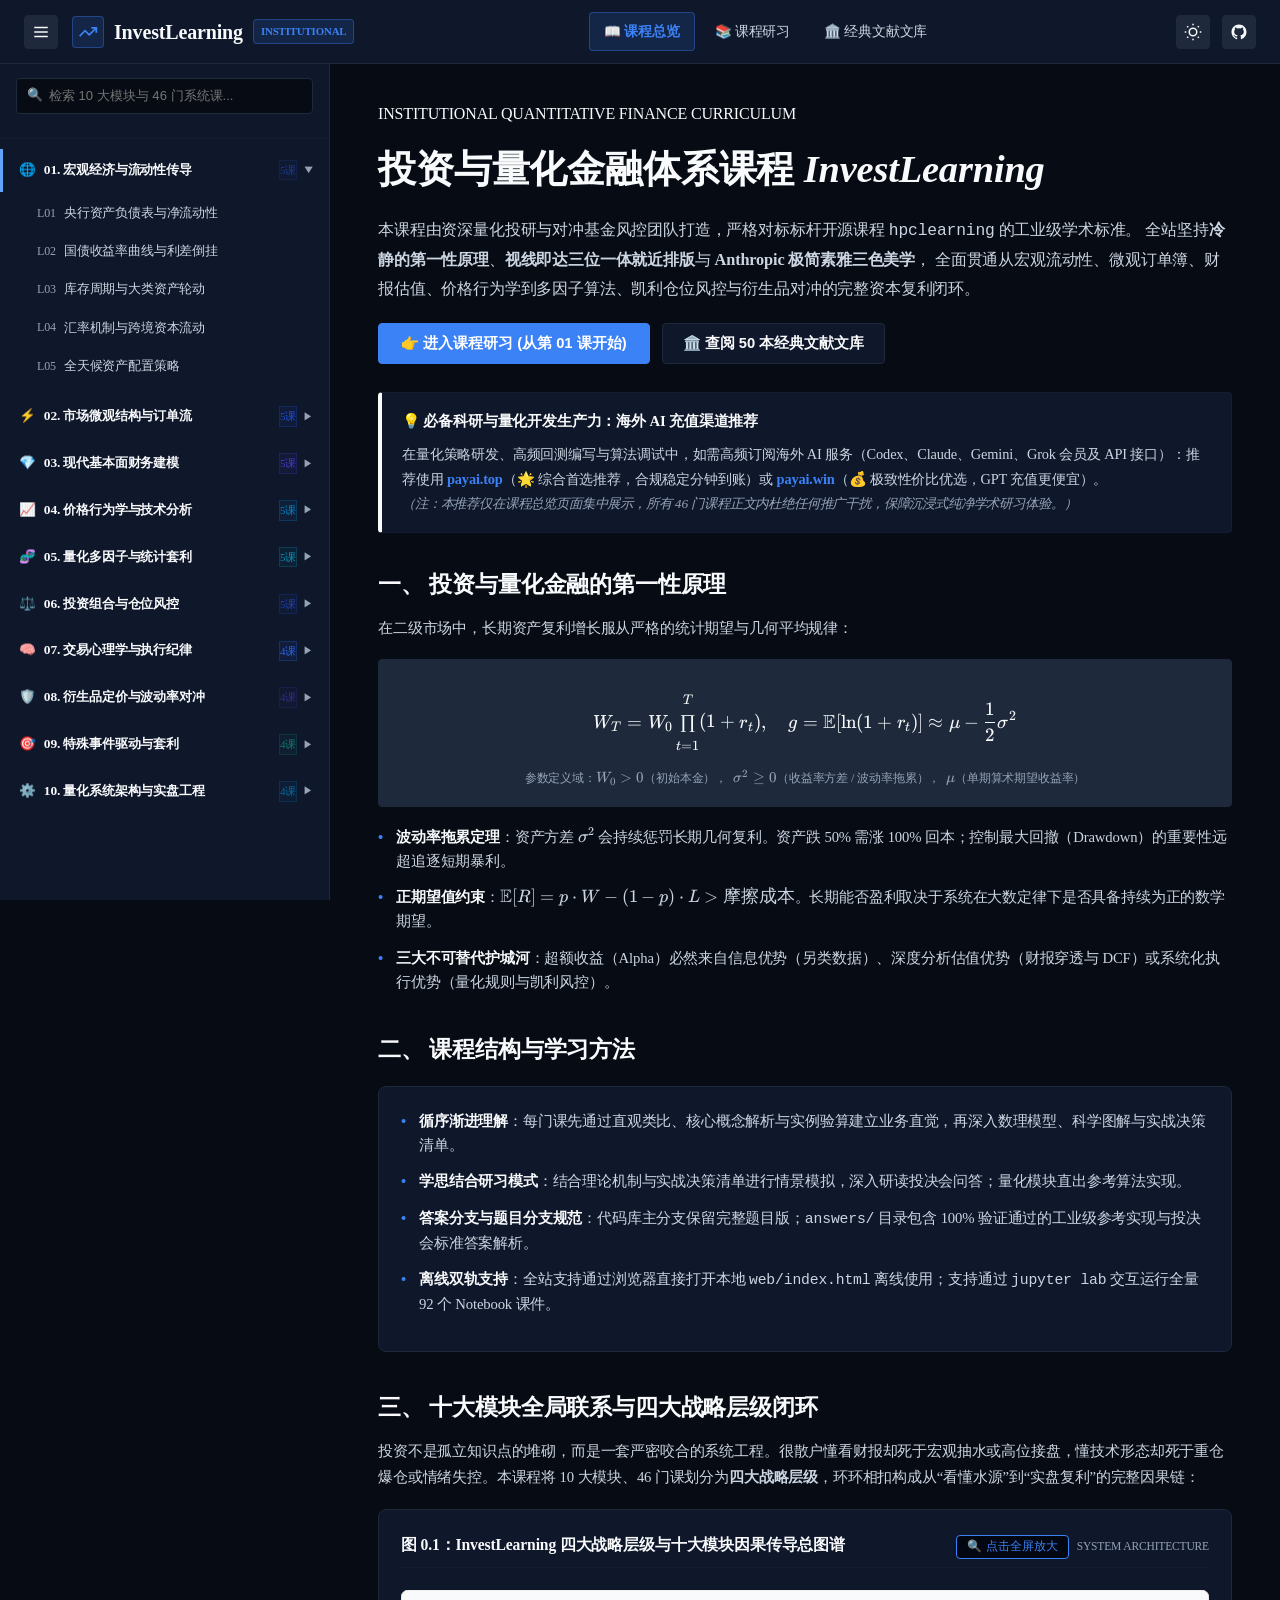
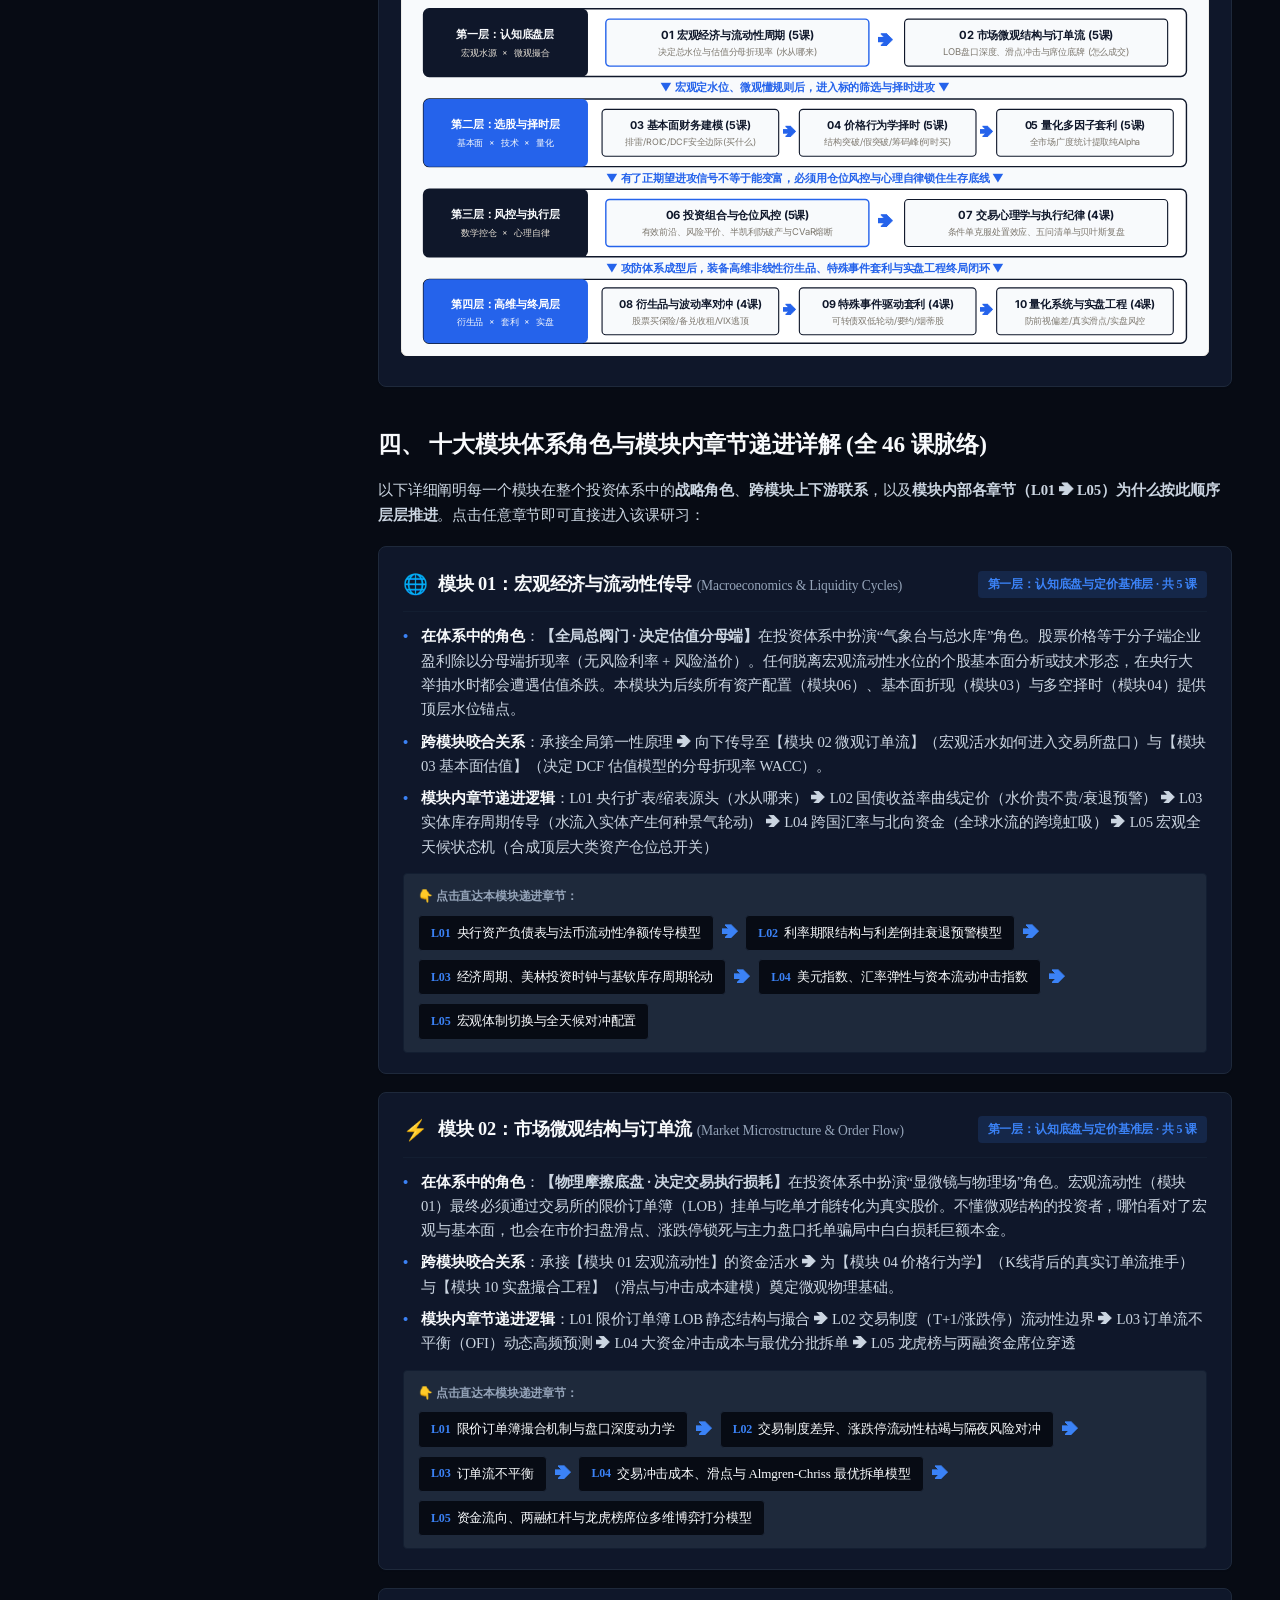
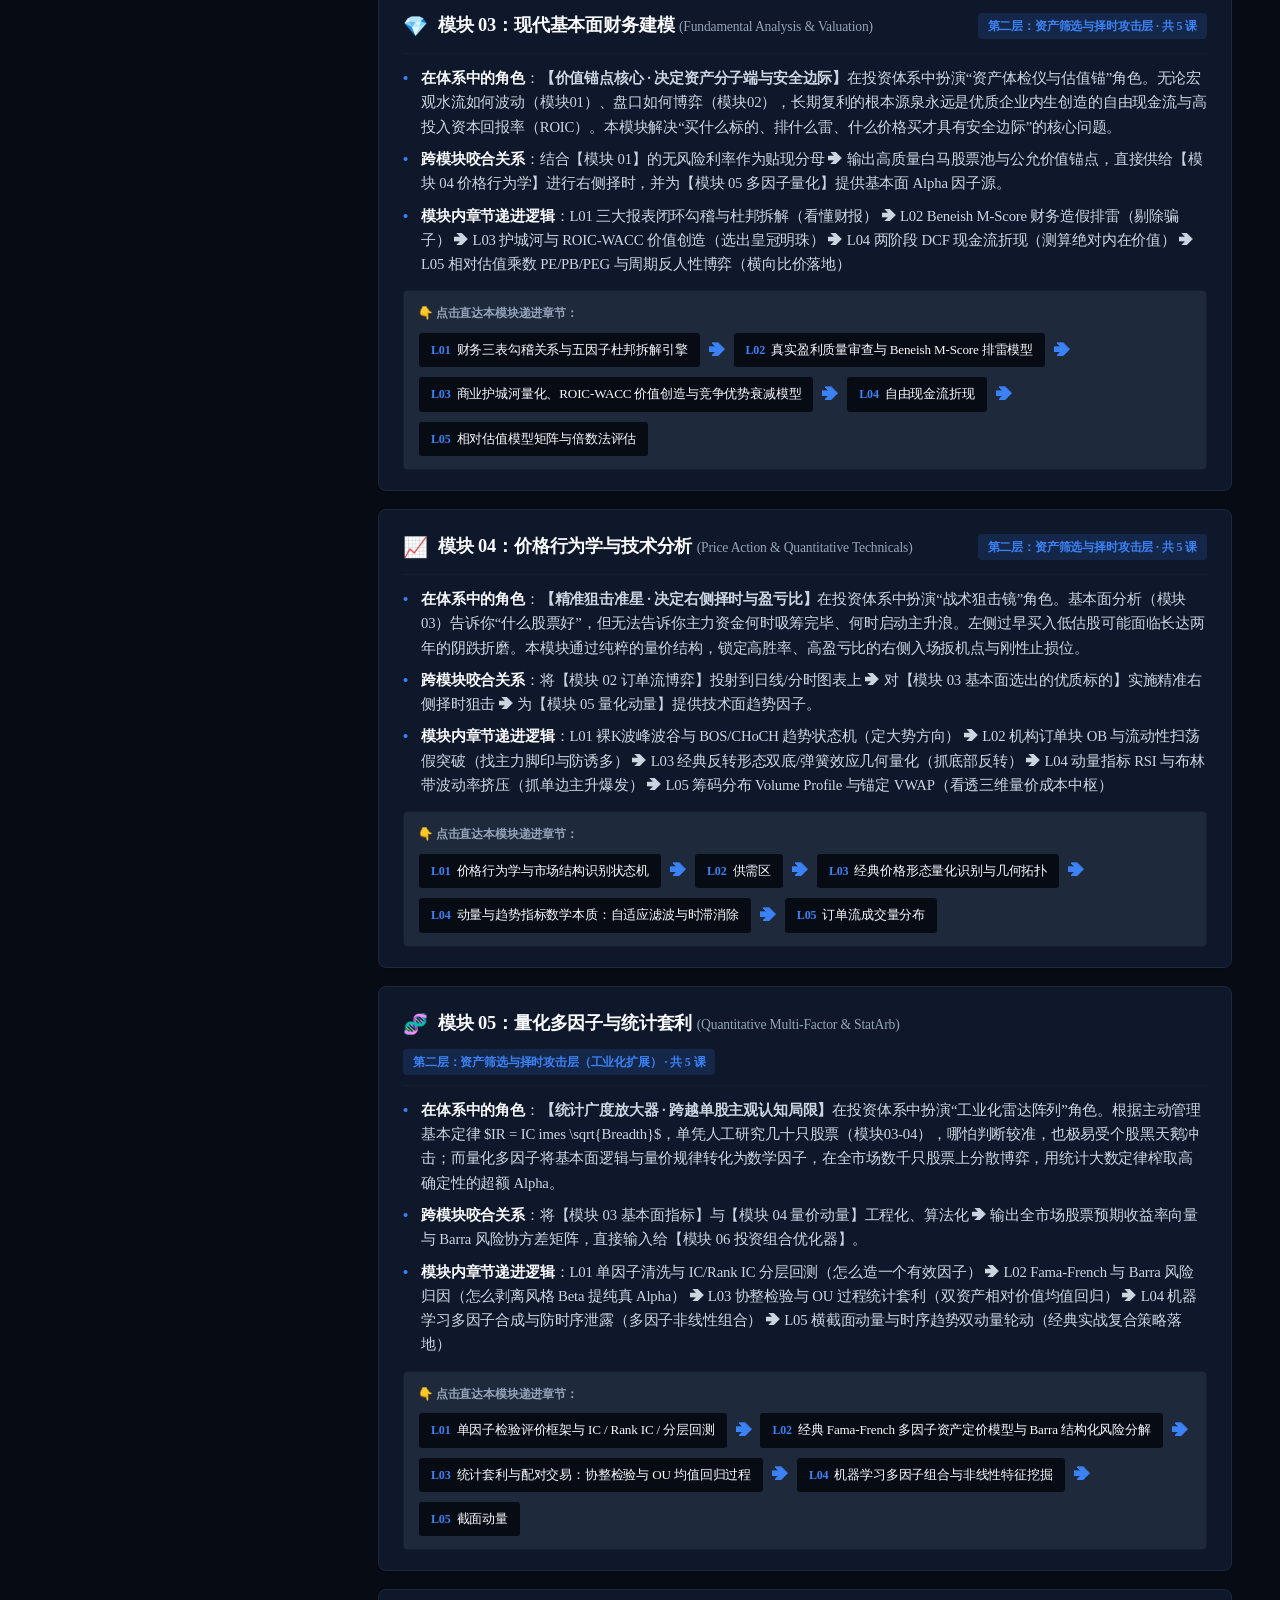
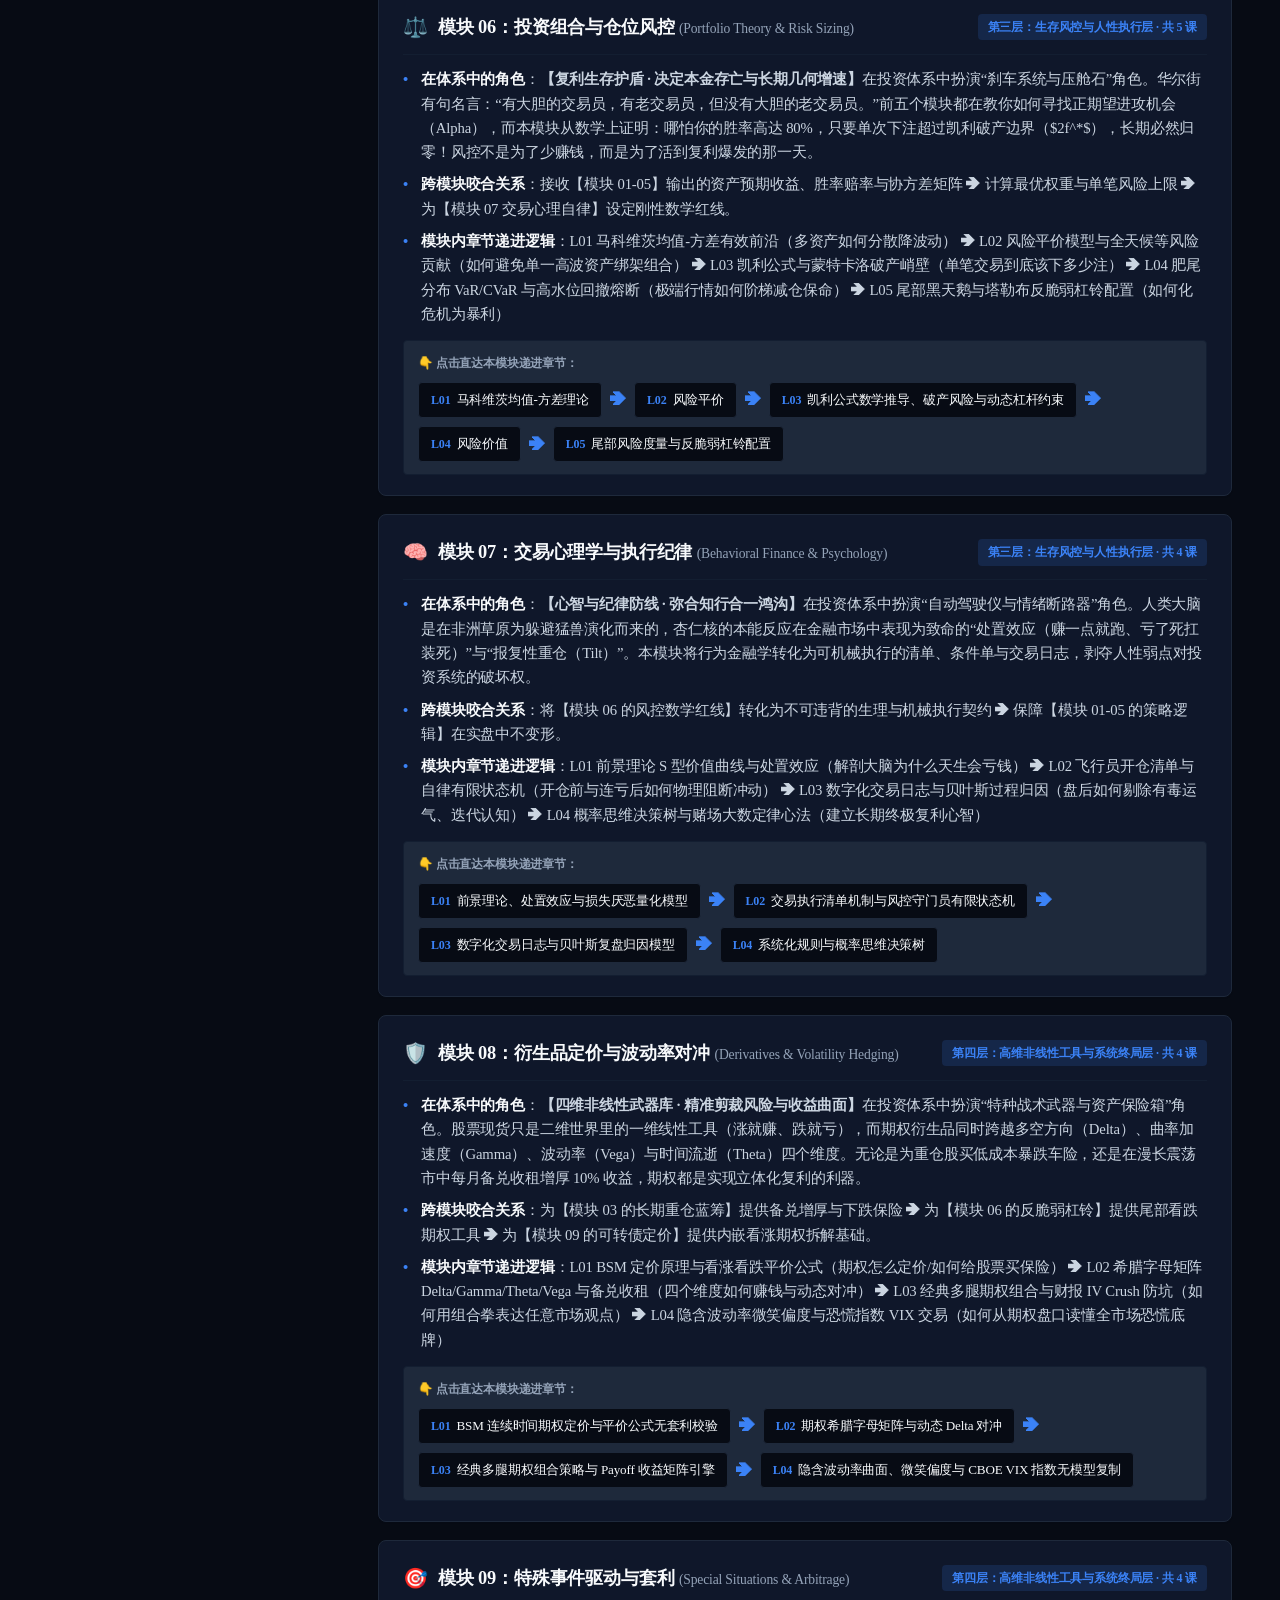
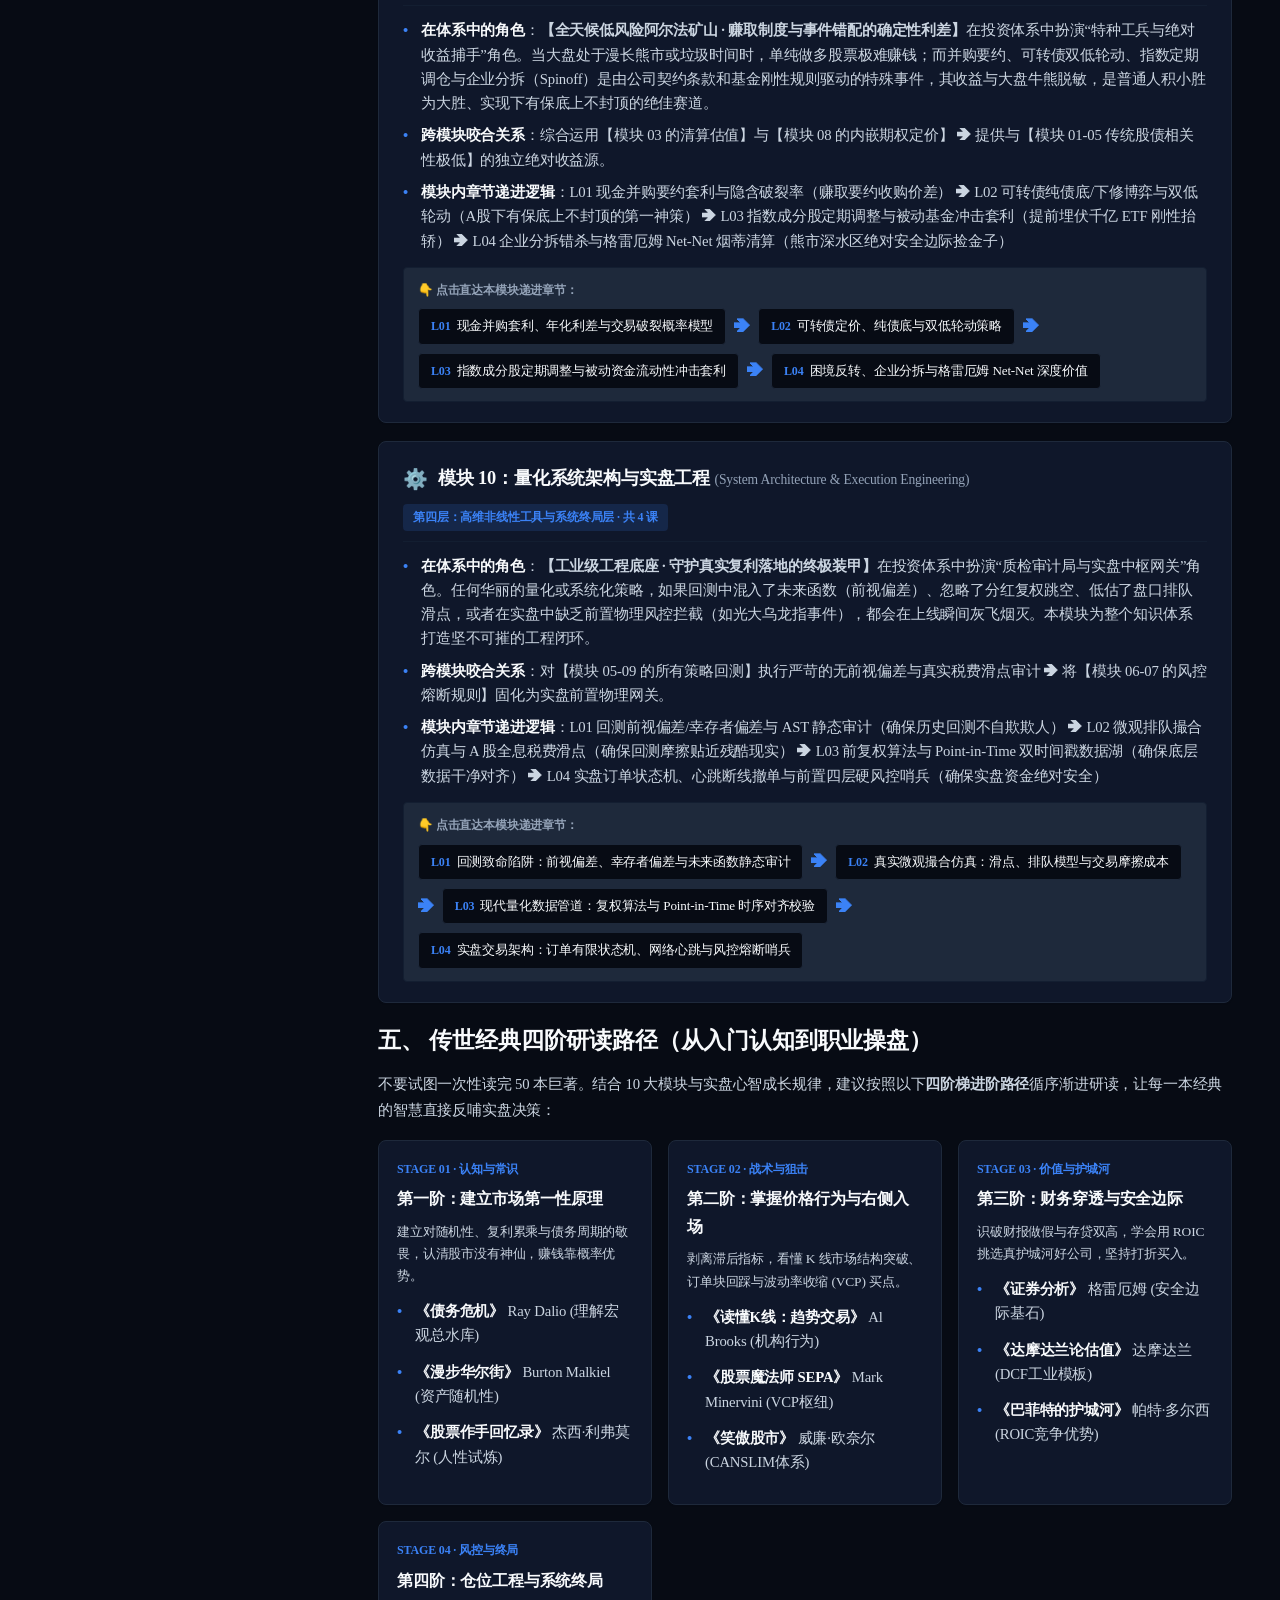
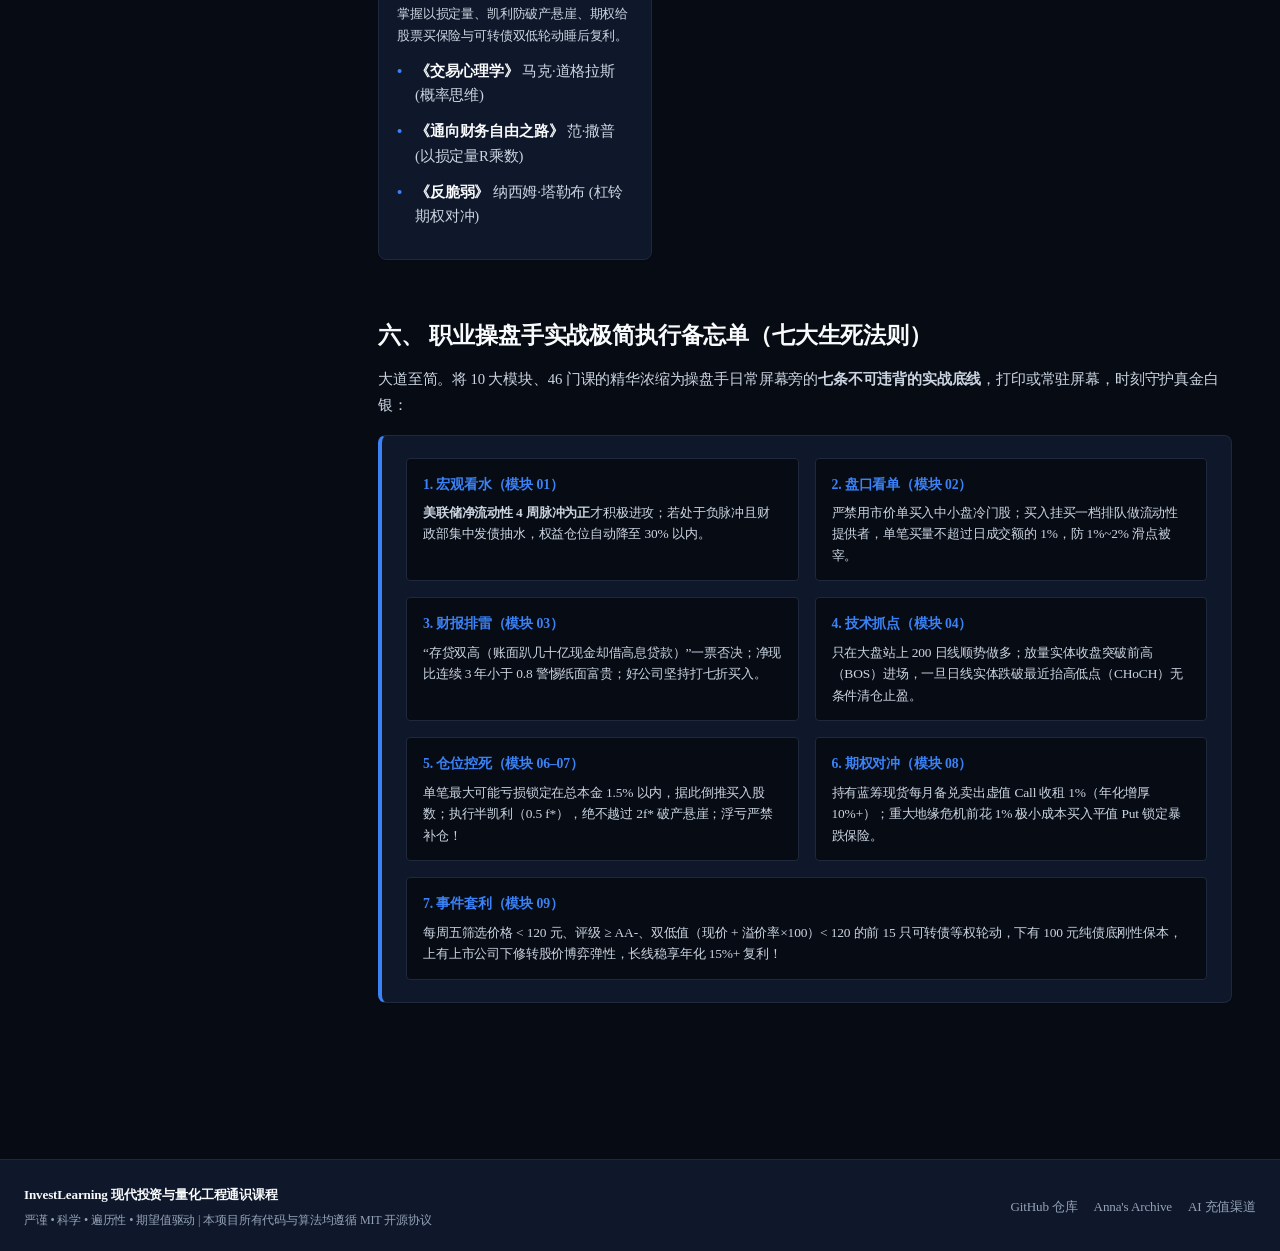
==== commit c1ef483b: "feat: transform entire course design system into Blue & White series with 10 module-distinct blue co" ====
--- a/web/index.html
+++ b/web/index.html
@@ -9,7 +9,7 @@
   <link rel="preconnect" href="https://fonts.gstatic.com" crossorigin>
   <link href="https://fonts.googleapis.com/css2?family=Inter:wght@400;500;600;700&family=JetBrains+Mono:wght@400;500;600&family=Newsreader:ital,opsz,wght@0,6..72,400;0,6..72,600;1,6..72,400&display=swap" rel="stylesheet">
   
-  <link rel="stylesheet" href="css/style.css?v=20261018_v28">
+  <link rel="stylesheet" href="css/style.css?v=20261018_v29">
   
   <!-- KaTeX High-Performance Math Engine (Vendored Local + Cloudflare Fast CDN Fallback) -->
   <link rel="stylesheet" href="vendor/katex/katex.min.css" onerror="this.onerror=null;this.href='https://cdnjs.cloudflare.com/ajax/libs/KaTeX/0.16.9/katex.min.css';">
@@ -156,91 +156,91 @@
               </div>
               <div class="diagram-svg-container" style="overflow-x:auto;">
                 <svg viewBox="0 0 860 390" width="100%" height="390" xmlns="http://www.w3.org/2000/svg">
-                  <rect width="860" height="390" fill="#FAF8F5" rx="8" stroke="#E5DFD5" stroke-width="1"/>
+                  <rect width="860" height="390" fill="#F8FAFC" rx="8" stroke="#E5DFD5" stroke-width="1"/>
                   
                   <!-- Layer 1 -->
-                  <rect x="24" y="20" width="812" height="72" rx="6" fill="#FFFFFF" stroke="#1F1E1B" stroke-width="1.5"/>
-                  <rect x="24" y="20" width="175" height="72" rx="6" fill="#1F1E1B"/>
-                  <text x="111" y="51" font-family="Inter, sans-serif" font-size="12" font-weight="700" fill="#FAF8F5" text-anchor="middle">第一层：认知底盘层</text>
+                  <rect x="24" y="20" width="812" height="72" rx="6" fill="#FFFFFF" stroke="#0F172A" stroke-width="1.5"/>
+                  <rect x="24" y="20" width="175" height="72" rx="6" fill="#0F172A"/>
+                  <text x="111" y="51" font-family="Inter, sans-serif" font-size="12" font-weight="700" fill="#F8FAFC" text-anchor="middle">第一层：认知底盘层</text>
                   <text x="111" y="70" font-family="JetBrains Mono, monospace" font-size="10" fill="#E5DFD5" text-anchor="middle">宏观水源 × 微观撮合</text>
                   
-                  <rect x="218" y="31" width="280" height="50" rx="4" fill="#FAF8F5" stroke="#CC5A36" stroke-width="1.5"/>
-                  <text x="358" y="52" font-family="Inter, sans-serif" font-size="12" font-weight="700" fill="#1F1E1B" text-anchor="middle">01 宏观经济与流动性周期 (5课)</text>
+                  <rect x="218" y="31" width="280" height="50" rx="4" fill="#F8FAFC" stroke="#2563EB" stroke-width="1.5"/>
+                  <text x="358" y="52" font-family="Inter, sans-serif" font-size="12" font-weight="700" fill="#0F172A" text-anchor="middle">01 宏观经济与流动性周期 (5课)</text>
                   <text x="358" y="69" font-family="Inter, sans-serif" font-size="10" fill="#7D786F" text-anchor="middle">决定总水位与估值分母折现率 (水从哪来)</text>
                   
-                  <text x="516" y="60" font-family="Inter, sans-serif" font-size="16" font-weight="700" fill="#CC5A36" text-anchor="middle">➔</text>
+                  <text x="516" y="60" font-family="Inter, sans-serif" font-size="16" font-weight="700" fill="#2563EB" text-anchor="middle">➔</text>
                   
-                  <rect x="536" y="31" width="280" height="50" rx="4" fill="#FAF8F5" stroke="#1F1E1B" stroke-width="1.2"/>
-                  <text x="676" y="52" font-family="Inter, sans-serif" font-size="12" font-weight="700" fill="#1F1E1B" text-anchor="middle">02 市场微观结构与订单流 (5课)</text>
+                  <rect x="536" y="31" width="280" height="50" rx="4" fill="#F8FAFC" stroke="#0F172A" stroke-width="1.2"/>
+                  <text x="676" y="52" font-family="Inter, sans-serif" font-size="12" font-weight="700" fill="#0F172A" text-anchor="middle">02 市场微观结构与订单流 (5课)</text>
                   <text x="676" y="69" font-family="Inter, sans-serif" font-size="10" fill="#7D786F" text-anchor="middle">LOB盘口深度、滑点冲击与席位底牌 (怎么成交)</text>
 
                   <!-- Arrow 1 to 2 -->
-                  <text x="430" y="108" font-family="Inter, sans-serif" font-size="12" font-weight="700" fill="#CC5A36" text-anchor="middle">▼ 宏观定水位、微观懂规则后，进入标的筛选与择时进攻 ▼</text>
+                  <text x="430" y="108" font-family="Inter, sans-serif" font-size="12" font-weight="700" fill="#2563EB" text-anchor="middle">▼ 宏观定水位、微观懂规则后，进入标的筛选与择时进攻 ▼</text>
 
                   <!-- Layer 2 -->
-                  <rect x="24" y="116" width="812" height="72" rx="6" fill="#FFFFFF" stroke="#1F1E1B" stroke-width="1.5"/>
-                  <rect x="24" y="116" width="175" height="72" rx="6" fill="#CC5A36"/>
+                  <rect x="24" y="116" width="812" height="72" rx="6" fill="#FFFFFF" stroke="#0F172A" stroke-width="1.5"/>
+                  <rect x="24" y="116" width="175" height="72" rx="6" fill="#2563EB"/>
                   <text x="111" y="147" font-family="Inter, sans-serif" font-size="12" font-weight="700" fill="#FFFFFF" text-anchor="middle">第二层：选股与择时层</text>
-                  <text x="111" y="166" font-family="JetBrains Mono, monospace" font-size="10" fill="#FAF8F5" text-anchor="middle">基本面 × 技术 × 量化</text>
-
-                  <rect x="214" y="127" width="188" height="50" rx="4" fill="#FAF8F5" stroke="#1F1E1B" stroke-width="1.2"/>
-                  <text x="308" y="148" font-family="Inter, sans-serif" font-size="11.5" font-weight="700" fill="#1F1E1B" text-anchor="middle">03 基本面财务建模 (5课)</text>
+                  <text x="111" y="166" font-family="JetBrains Mono, monospace" font-size="10" fill="#F8FAFC" text-anchor="middle">基本面 × 技术 × 量化</text>
+
+                  <rect x="214" y="127" width="188" height="50" rx="4" fill="#F8FAFC" stroke="#0F172A" stroke-width="1.2"/>
+                  <text x="308" y="148" font-family="Inter, sans-serif" font-size="11.5" font-weight="700" fill="#0F172A" text-anchor="middle">03 基本面财务建模 (5课)</text>
                   <text x="308" y="165" font-family="Inter, sans-serif" font-size="9.5" fill="#7D786F" text-anchor="middle">排雷/ROIC/DCF安全边际(买什么)</text>
 
-                  <text x="413" y="156" font-family="Inter, sans-serif" font-size="14" font-weight="700" fill="#CC5A36" text-anchor="middle">➔</text>
-
-                  <rect x="424" y="127" width="188" height="50" rx="4" fill="#FAF8F5" stroke="#1F1E1B" stroke-width="1.2"/>
-                  <text x="518" y="148" font-family="Inter, sans-serif" font-size="11.5" font-weight="700" fill="#1F1E1B" text-anchor="middle">04 价格行为学择时 (5课)</text>
+                  <text x="413" y="156" font-family="Inter, sans-serif" font-size="14" font-weight="700" fill="#2563EB" text-anchor="middle">➔</text>
+
+                  <rect x="424" y="127" width="188" height="50" rx="4" fill="#F8FAFC" stroke="#0F172A" stroke-width="1.2"/>
+                  <text x="518" y="148" font-family="Inter, sans-serif" font-size="11.5" font-weight="700" fill="#0F172A" text-anchor="middle">04 价格行为学择时 (5课)</text>
                   <text x="518" y="165" font-family="Inter, sans-serif" font-size="9.5" fill="#7D786F" text-anchor="middle">结构突破/假突破/筹码峰(何时买)</text>
 
-                  <text x="623" y="156" font-family="Inter, sans-serif" font-size="14" font-weight="700" fill="#CC5A36" text-anchor="middle">➔</text>
-
-                  <rect x="634" y="127" width="188" height="50" rx="4" fill="#FAF8F5" stroke="#1F1E1B" stroke-width="1.2"/>
-                  <text x="728" y="148" font-family="Inter, sans-serif" font-size="11.5" font-weight="700" fill="#1F1E1B" text-anchor="middle">05 量化多因子套利 (5课)</text>
+                  <text x="623" y="156" font-family="Inter, sans-serif" font-size="14" font-weight="700" fill="#2563EB" text-anchor="middle">➔</text>
+
+                  <rect x="634" y="127" width="188" height="50" rx="4" fill="#F8FAFC" stroke="#0F172A" stroke-width="1.2"/>
+                  <text x="728" y="148" font-family="Inter, sans-serif" font-size="11.5" font-weight="700" fill="#0F172A" text-anchor="middle">05 量化多因子套利 (5课)</text>
                   <text x="728" y="165" font-family="Inter, sans-serif" font-size="9.5" fill="#7D786F" text-anchor="middle">全市场广度统计提取纯Alpha</text>
 
                   <!-- Arrow 2 to 3 -->
-                  <text x="430" y="204" font-family="Inter, sans-serif" font-size="12" font-weight="700" fill="#CC5A36" text-anchor="middle">▼ 有了正期望进攻信号不等于能变富，必须用仓位风控与心理自律锁住生存底线 ▼</text>
+                  <text x="430" y="204" font-family="Inter, sans-serif" font-size="12" font-weight="700" fill="#2563EB" text-anchor="middle">▼ 有了正期望进攻信号不等于能变富，必须用仓位风控与心理自律锁住生存底线 ▼</text>
 
                   <!-- Layer 3 -->
-                  <rect x="24" y="212" width="812" height="72" rx="6" fill="#FFFFFF" stroke="#1F1E1B" stroke-width="1.5"/>
-                  <rect x="24" y="212" width="175" height="72" rx="6" fill="#1F1E1B"/>
-                  <text x="111" y="243" font-family="Inter, sans-serif" font-size="12" font-weight="700" fill="#FAF8F5" text-anchor="middle">第三层：风控与执行层</text>
+                  <rect x="24" y="212" width="812" height="72" rx="6" fill="#FFFFFF" stroke="#0F172A" stroke-width="1.5"/>
+                  <rect x="24" y="212" width="175" height="72" rx="6" fill="#0F172A"/>
+                  <text x="111" y="243" font-family="Inter, sans-serif" font-size="12" font-weight="700" fill="#F8FAFC" text-anchor="middle">第三层：风控与执行层</text>
                   <text x="111" y="262" font-family="JetBrains Mono, monospace" font-size="10" fill="#E5DFD5" text-anchor="middle">数学控仓 × 心理自律</text>
 
-                  <rect x="218" y="223" width="280" height="50" rx="4" fill="#FAF8F5" stroke="#CC5A36" stroke-width="1.5"/>
-                  <text x="358" y="244" font-family="Inter, sans-serif" font-size="12" font-weight="700" fill="#1F1E1B" text-anchor="middle">06 投资组合与仓位风控 (5课)</text>
+                  <rect x="218" y="223" width="280" height="50" rx="4" fill="#F8FAFC" stroke="#2563EB" stroke-width="1.5"/>
+                  <text x="358" y="244" font-family="Inter, sans-serif" font-size="12" font-weight="700" fill="#0F172A" text-anchor="middle">06 投资组合与仓位风控 (5课)</text>
                   <text x="358" y="261" font-family="Inter, sans-serif" font-size="10" fill="#7D786F" text-anchor="middle">有效前沿、风险平价、半凯利防破产与CVaR熔断</text>
 
-                  <text x="516" y="252" font-family="Inter, sans-serif" font-size="16" font-weight="700" fill="#CC5A36" text-anchor="middle">➔</text>
-
-                  <rect x="536" y="223" width="280" height="50" rx="4" fill="#FAF8F5" stroke="#1F1E1B" stroke-width="1.2"/>
-                  <text x="676" y="244" font-family="Inter, sans-serif" font-size="12" font-weight="700" fill="#1F1E1B" text-anchor="middle">07 交易心理学与执行纪律 (4课)</text>
+                  <text x="516" y="252" font-family="Inter, sans-serif" font-size="16" font-weight="700" fill="#2563EB" text-anchor="middle">➔</text>
+
+                  <rect x="536" y="223" width="280" height="50" rx="4" fill="#F8FAFC" stroke="#0F172A" stroke-width="1.2"/>
+                  <text x="676" y="244" font-family="Inter, sans-serif" font-size="12" font-weight="700" fill="#0F172A" text-anchor="middle">07 交易心理学与执行纪律 (4课)</text>
                   <text x="676" y="261" font-family="Inter, sans-serif" font-size="10" fill="#7D786F" text-anchor="middle">条件单克服处置效应、五问清单与贝叶斯复盘</text>
 
                   <!-- Arrow 3 to 4 -->
-                  <text x="430" y="300" font-family="Inter, sans-serif" font-size="12" font-weight="700" fill="#CC5A36" text-anchor="middle">▼ 攻防体系成型后，装备高维非线性衍生品、特殊事件套利与实盘工程终局闭环 ▼</text>
+                  <text x="430" y="300" font-family="Inter, sans-serif" font-size="12" font-weight="700" fill="#2563EB" text-anchor="middle">▼ 攻防体系成型后，装备高维非线性衍生品、特殊事件套利与实盘工程终局闭环 ▼</text>
 
                   <!-- Layer 4 -->
-                  <rect x="24" y="308" width="812" height="68" rx="6" fill="#FFFFFF" stroke="#1F1E1B" stroke-width="1.5"/>
-                  <rect x="24" y="308" width="175" height="68" rx="6" fill="#CC5A36"/>
+                  <rect x="24" y="308" width="812" height="68" rx="6" fill="#FFFFFF" stroke="#0F172A" stroke-width="1.5"/>
+                  <rect x="24" y="308" width="175" height="68" rx="6" fill="#2563EB"/>
                   <text x="111" y="338" font-family="Inter, sans-serif" font-size="12" font-weight="700" fill="#FFFFFF" text-anchor="middle">第四层：高维与终局层</text>
-                  <text x="111" y="357" font-family="JetBrains Mono, monospace" font-size="10" fill="#FAF8F5" text-anchor="middle">衍生品 × 套利 × 实盘</text>
-
-                  <rect x="214" y="317" width="188" height="50" rx="4" fill="#FAF8F5" stroke="#1F1E1B" stroke-width="1.2"/>
-                  <text x="308" y="338" font-family="Inter, sans-serif" font-size="11.5" font-weight="700" fill="#1F1E1B" text-anchor="middle">08 衍生品与波动率对冲 (4课)</text>
+                  <text x="111" y="357" font-family="JetBrains Mono, monospace" font-size="10" fill="#F8FAFC" text-anchor="middle">衍生品 × 套利 × 实盘</text>
+
+                  <rect x="214" y="317" width="188" height="50" rx="4" fill="#F8FAFC" stroke="#0F172A" stroke-width="1.2"/>
+                  <text x="308" y="338" font-family="Inter, sans-serif" font-size="11.5" font-weight="700" fill="#0F172A" text-anchor="middle">08 衍生品与波动率对冲 (4课)</text>
                   <text x="308" y="355" font-family="Inter, sans-serif" font-size="9.5" fill="#7D786F" text-anchor="middle">股票买保险/备兑收租/VIX逃顶</text>
 
-                  <text x="413" y="346" font-family="Inter, sans-serif" font-size="14" font-weight="700" fill="#CC5A36" text-anchor="middle">➔</text>
-
-                  <rect x="424" y="317" width="188" height="50" rx="4" fill="#FAF8F5" stroke="#1F1E1B" stroke-width="1.2"/>
-                  <text x="518" y="338" font-family="Inter, sans-serif" font-size="11.5" font-weight="700" fill="#1F1E1B" text-anchor="middle">09 特殊事件驱动套利 (4课)</text>
+                  <text x="413" y="346" font-family="Inter, sans-serif" font-size="14" font-weight="700" fill="#2563EB" text-anchor="middle">➔</text>
+
+                  <rect x="424" y="317" width="188" height="50" rx="4" fill="#F8FAFC" stroke="#0F172A" stroke-width="1.2"/>
+                  <text x="518" y="338" font-family="Inter, sans-serif" font-size="11.5" font-weight="700" fill="#0F172A" text-anchor="middle">09 特殊事件驱动套利 (4课)</text>
                   <text x="518" y="355" font-family="Inter, sans-serif" font-size="9.5" fill="#7D786F" text-anchor="middle">可转债双低轮动/要约/烟蒂股</text>
 
-                  <text x="623" y="346" font-family="Inter, sans-serif" font-size="14" font-weight="700" fill="#CC5A36" text-anchor="middle">➔</text>
-
-                  <rect x="634" y="317" width="188" height="50" rx="4" fill="#FAF8F5" stroke="#1F1E1B" stroke-width="1.2"/>
-                  <text x="728" y="338" font-family="Inter, sans-serif" font-size="11.5" font-weight="700" fill="#1F1E1B" text-anchor="middle">10 量化系统与实盘工程 (4课)</text>
+                  <text x="623" y="346" font-family="Inter, sans-serif" font-size="14" font-weight="700" fill="#2563EB" text-anchor="middle">➔</text>
+
+                  <rect x="634" y="317" width="188" height="50" rx="4" fill="#F8FAFC" stroke="#0F172A" stroke-width="1.2"/>
+                  <text x="728" y="338" font-family="Inter, sans-serif" font-size="11.5" font-weight="700" fill="#0F172A" text-anchor="middle">10 量化系统与实盘工程 (4课)</text>
                   <text x="728" y="355" font-family="Inter, sans-serif" font-size="9.5" fill="#7D786F" text-anchor="middle">防前视偏差/真实滑点/实盘风控</text>
                 </svg>
               </div>
@@ -865,9 +865,9 @@
 
 
   <!-- Scripts -->
-  <script src="js/data-curriculum.js?v=20261018_v28"></script>
-  <script src="js/data-books.js?v=20261018_v28"></script>
-  <script src="js/charts.js?v=20261018_v28"></script>
-  <script src="js/app.js?v=20261018_v28"></script>
+  <script src="js/data-curriculum.js?v=20261018_v29"></script>
+  <script src="js/data-books.js?v=20261018_v29"></script>
+  <script src="js/charts.js?v=20261018_v29"></script>
+  <script src="js/app.js?v=20261018_v29"></script>
 </body>
 </html>
--- a/web/css/style.css
+++ b/web/css/style.css
@@ -1,71 +1,201 @@
 /* ===================================================================
-   InvestLearning - Strict Three-Color Institutional Design System
-   Anthropic Minimalist Editorial Aesthetic & Quarto Publishing Standards
-   
-   Strict Three-Color Palette:
-   1. Canvas / Card Base Background: #FAF8F5 (Light) / #0D0F12 (Dark)
-   2. Neutral Ink / Typography / Structure: #1F1E1B (Light) / #F3F4F6 (Dark)
-   3. Single Monochromatic Brand Accent: #CC5A36 Terracotta (Light) / #E06D48 (Dark)
+   InvestLearning - Blue & White Institutional Design System (蓝白专业金融体系)
+   Clean Ice White Canvas, Deep Navy Ink, and 10 Module Blue Concentrated Tokens
    =================================================================== */
 
 :root {
-  /* 1. Base Backgrounds (Light - Warm Parchment) */
-  --bg-primary: #FAF8F5;
-  --bg-secondary: #FFFFFF;
-  --bg-tertiary: #F5F2EB;
-  --bg-surface: #EFECE6;
+  /* 1. Base Canvas & Cards: Crisp Ice White & Pure White */
+  --bg-primary: #F8FAFC;              /* 主背景：冰川纯净灰白 (Slate 50) */
+  --bg-secondary: #FFFFFF;            /* 主卡片：纯白 (Pure White) */
+  --bg-tertiary: #F1F5F9;             /* 次级卡片：柔和浅灰蓝 (Slate 100) */
+  --bg-surface: #E2E8F0;              /* 悬停面：(Slate 200) */
   --bg-card: #FFFFFF;
-  --bg-glass: rgba(255, 255, 255, 0.92);
-  --bg-code: #191816;
-  --bg-code-header: #23211E;
+  --bg-glass: rgba(255, 255, 255, 0.94);
+  --bg-code: #0B1120;                 /* 终端代码区：深邃午夜蓝黑 (Navy Dark) */
+  --bg-code-header: #111C35;          /* 代码标签栏底色 */
 
   /* 2. Neutral Ink & Structural Borders */
-  --text-primary: #1F1E1B;
-  --text-secondary: #4E4B45;
-  --text-muted: #7D786F;
-  --text-dim: #A6A095;
-
-  --border-primary: #E7E2D8;
-  --border-subtle: #EFEBE3;
-  --border-dark: #38342F;
-  --border-focus: #CC5A36;
-
-  /* 3. Single Monochromatic Accent (Claude Terracotta) */
-  --claude-terracotta: #CC5A36;
-  --claude-terracotta-hover: #B54B29;
-  --claude-terracotta-light: rgba(204, 90, 54, 0.08);
-  --claude-terracotta-border: rgba(204, 90, 54, 0.28);
-
-  /* Unified Semantic Aliases strictly mapped to Terracotta & Ink */
-  --accent-gold: #CC5A36;
-  --accent-gold-soft: rgba(204, 90, 54, 0.08);
-  --accent-blue: #CC5A36;
-  --accent-blue-soft: rgba(204, 90, 54, 0.08);
-  --accent-green: #CC5A36;
-  --accent-green-soft: rgba(204, 90, 54, 0.08);
-  --accent-red: #CC5A36;
-  --accent-red-soft: rgba(204, 90, 54, 0.08);
-  --accent-purple: #CC5A36;
-  --accent-purple-soft: rgba(204, 90, 54, 0.08);
-
-  --accent-sage: #CC5A36;
-  --accent-sage-bg: rgba(204, 90, 54, 0.08);
-  --accent-sage-border: rgba(204, 90, 54, 0.28);
-  --accent-slate: #CC5A36;
-  --accent-slate-bg: rgba(204, 90, 54, 0.08);
-  --accent-slate-border: rgba(204, 90, 54, 0.28);
-  --accent-ochre: #CC5A36;
-  --accent-ochre-bg: rgba(204, 90, 54, 0.08);
-  --accent-ochre-border: rgba(204, 90, 54, 0.28);
-
-  /* Shadows */
-  --shadow-sm: 0 1px 3px rgba(31, 30, 27, 0.04);
-  --shadow-md: 0 4px 12px rgba(31, 30, 27, 0.06);
-  --shadow-lg: 0 12px 28px rgba(31, 30, 27, 0.08);
-  --shadow-glow-gold: 0 0 16px rgba(204, 90, 54, 0.18);
-  --shadow-glow-blue: 0 0 16px rgba(204, 90, 54, 0.18);
-
-  /* Typography */
+  --text-primary: #0F172A;            /* 主标题与主文本：深邃藏青墨黑 (Slate 900) */
+  --text-secondary: #334155;          /* 次级正文与说明：稳健石墨蓝 (Slate 700) */
+  --text-muted: #64748B;              /* 辅助说明与元数据：柔和灰蓝 (Slate 500) */
+  --text-dim: #94A3B8;                /* 弱化与禁用标签：(Slate 400) */
+
+  --border-primary: #E2E8F0;          /* 主边框：精细浅蓝灰 */
+  --border-subtle: #F1F5F9;           /* 内部列表轻量分隔线 */
+  --border-dark: #1E293B;             /* 代码块深边框 */
+  --border-focus: #2563EB;            /* 聚焦边框：明亮皇家蓝 */
+
+  /* 3. Primary Brand Accent Blue (经典金融/彭博蓝) */
+  --theme-blue: #2563EB;              /* 核心高亮蓝 (Blue 600) */
+  --theme-blue-hover: #1D4ED8;        /* 悬停深蓝 (Blue 700) */
+  --theme-blue-light: rgba(37, 99, 235, 0.08);   /* 8% 透明度浅蓝底 */
+  --theme-blue-subtle: rgba(37, 99, 235, 0.04);  /* 4% 透明度极淡底 */
+  --theme-blue-border: rgba(37, 99, 235, 0.25);  /* 25% 透明度边框 */
+
+  /* Backward Compatibility Aliases strictly mapped to Blue Series */
+  --claude-terracotta: var(--theme-blue);
+  --claude-terracotta-hover: var(--theme-blue-hover);
+  --claude-terracotta-light: var(--theme-blue-light);
+  --claude-terracotta-border: var(--theme-blue-border);
+  --accent-gold: var(--theme-blue);
+  --accent-gold-soft: var(--theme-blue-light);
+  --accent-blue: var(--theme-blue);
+  --accent-blue-soft: var(--theme-blue-light);
+  --accent-green: #0D9488;            /* 辅助成功绿：松石碧蓝 (Teal 600) */
+  --accent-green-soft: rgba(13, 148, 136, 0.08);
+  --accent-red: #E11D48;              /* 警示：冷艳玫红 (Rose 600) */
+  --accent-red-soft: rgba(225, 29, 72, 0.08);
+  --accent-purple: #4F46E5;           /* 靛蓝 */
+  --accent-sage: #0284C7;             /* 天青蓝 */
+  --accent-slate: #1E40AF;            /* 深海蓝 */
+  --accent-ochre: #0891B2;            /* 电青蓝 */
+
+  /* 4. 10 Module Distinct Concentrations & Opacities of Blue (十模块蓝系梯度) */
+  --mod-01-color: #1E3A8A; /* 模块01 宏观周期：深邃午夜蓝 (Deep Midnight Navy) */
+  --mod-01-bg: rgba(30, 58, 138, 0.08);
+  --mod-01-border: rgba(30, 58, 138, 0.25);
+
+  --mod-02-color: #1D4ED8; /* 模块02 微观盘口：经典皇家蓝 (Classic Royal Blue) */
+  --mod-02-bg: rgba(29, 78, 216, 0.08);
+  --mod-02-border: rgba(29, 78, 216, 0.25);
+
+  --mod-03-color: #4338CA; /* 模块03 财务估值：靛青宝石蓝 (Indigo Sapphire) */
+  --mod-03-bg: rgba(67, 56, 202, 0.08);
+  --mod-03-border: rgba(67, 56, 202, 0.25);
+
+  --mod-04-color: #0284C7; /* 模块04 价格行为：天青蔚蓝 (Sky Azure Blue) */
+  --mod-04-bg: rgba(2, 132, 199, 0.08);
+  --mod-04-border: rgba(2, 132, 199, 0.25);
+
+  --mod-05-color: #0891B2; /* 模块05 量化多因子：电光青蓝 (Electric Cyan Blue) */
+  --mod-05-bg: rgba(8, 145, 178, 0.08);
+  --mod-05-border: rgba(8, 145, 178, 0.25);
+
+  --mod-06-color: #1E40AF; /* 模块06 组合风控：深海钴蓝 (Deep Cobalt Blue) */
+  --mod-06-bg: rgba(30, 64, 175, 0.08);
+  --mod-06-border: rgba(30, 64, 175, 0.25);
+
+  --mod-07-color: #2563EB; /* 模块07 交易心理：冰川明蓝 (Glacier Bright Blue) */
+  --mod-07-bg: rgba(37, 99, 235, 0.08);
+  --mod-07-border: rgba(37, 99, 235, 0.25);
+
+  --mod-08-color: #312E81; /* 模块08 期权衍生品：深紫外层蓝 (Cosmic Violet Blue) */
+  --mod-08-bg: rgba(49, 46, 129, 0.08);
+  --mod-08-border: rgba(49, 46, 129, 0.25);
+
+  --mod-09-color: #0F766E; /* 模块09 特殊套利：孔雀湖蓝 (Teal Ocean Blue) */
+  --mod-09-bg: rgba(15, 118, 110, 0.08);
+  --mod-09-border: rgba(15, 118, 110, 0.25);
+
+  --mod-10-color: #0369A1; /* 模块10 实盘工程：极光科技蓝 (Arctic Tech Blue) */
+  --mod-10-bg: rgba(3, 105, 161, 0.08);
+  --mod-10-border: rgba(3, 105, 161, 0.25);
+
+  /* Shadows & Layout Metrics */
+  --shadow-sm: 0 1px 2px 0 rgba(15, 23, 42, 0.05);
+  --shadow-md: 0 4px 6px -1px rgba(15, 23, 42, 0.07), 0 2px 4px -2px rgba(15, 23, 42, 0.05);
+  --shadow-lg: 0 10px 15px -3px rgba(15, 23, 42, 0.08), 0 4px 6px -4px rgba(15, 23, 42, 0.04);
+
+  --radius-sm: 4px;
+  --radius-md: 8px;
+  --radius-lg: 12px;
+  --radius-xl: 16px;
+  --radius-full: 9999px;
+  --header-height: 64px;
+  --sidebar-width: 330px;
+  --transition-fast: 0.15s ease;
+  --transition-normal: 0.25s ease;
+}
+
+/* ===================================================================
+   Dark Mode: Deep Navy & Ice Blue Series (深海黑蓝与冰蓝夜间模式)
+   =================================================================== */
+[data-theme="dark"] {
+  --bg-primary: #070B14;              /* 深海午夜黑蓝底色 */
+  --bg-secondary: #0F172A;            /* 卡片底色：深邃蓝灰 (Slate 900) */
+  --bg-tertiary: #1E293B;             /* 次级卡片：(Slate 800) */
+  --bg-surface: #334155;              /* 悬停面：(Slate 700) */
+  --bg-card: #0F172A;
+  --bg-glass: rgba(15, 23, 42, 0.94);
+  --bg-code: #030712;
+  --bg-code-header: #0F172A;
+
+  --text-primary: #F8FAFC;            /* 主文本：高亮纯净白 (Slate 50) */
+  --text-secondary: #CBD5E1;          /* 正文：冰蓝浅灰 (Slate 300) */
+  --text-muted: #94A3B8;              /* 辅助说明：(Slate 400) */
+  --text-dim: #64748B;
+
+  --border-primary: #1E293B;          /* 主边框：深邃蓝线 */
+  --border-subtle: #131E31;
+  --border-dark: #1E293B;
+  --border-focus: #60A5FA;            /* 聚焦边框：冰蓝 */
+
+  --theme-blue: #3B82F6;              /* 夜间模式亮蓝 (Blue 500) */
+  --theme-blue-hover: #60A5FA;
+  --theme-blue-light: rgba(59, 130, 246, 0.15);
+  --theme-blue-subtle: rgba(59, 130, 246, 0.08);
+  --theme-blue-border: rgba(59, 130, 246, 0.35);
+
+  --claude-terracotta: var(--theme-blue);
+  --claude-terracotta-hover: var(--theme-blue-hover);
+  --claude-terracotta-light: var(--theme-blue-light);
+  --claude-terracotta-border: var(--theme-blue-border);
+  --accent-gold: var(--theme-blue);
+  --accent-gold-soft: var(--theme-blue-light);
+  --accent-blue: var(--theme-blue);
+  --accent-blue-soft: var(--theme-blue-light);
+  --accent-green: #2DD4BF;
+  --accent-green-soft: rgba(45, 212, 191, 0.15);
+  --accent-red: #FB7185;
+  --accent-red-soft: rgba(251, 113, 133, 0.15);
+  --accent-purple: #818CF8;
+  --accent-sage: #38BDF8;
+  --accent-slate: #93C5FD;
+  --accent-ochre: #22D3EE;
+
+  /* 10 Module Blue Gradients (Dark Mode) */
+  --mod-01-color: #60A5FA;
+  --mod-01-bg: rgba(96, 165, 250, 0.15);
+  --mod-01-border: rgba(96, 165, 250, 0.35);
+
+  --mod-02-color: #38BDF8;
+  --mod-02-bg: rgba(56, 189, 248, 0.15);
+  --mod-02-border: rgba(56, 189, 248, 0.35);
+
+  --mod-03-color: #818CF8;
+  --mod-03-bg: rgba(129, 140, 248, 0.15);
+  --mod-03-border: rgba(129, 140, 248, 0.35);
+
+  --mod-04-color: #22D3EE;
+  --mod-04-bg: rgba(34, 211, 238, 0.15);
+  --mod-04-border: rgba(34, 211, 238, 0.35);
+
+  --mod-05-color: #06B6D4;
+  --mod-05-bg: rgba(6, 182, 212, 0.15);
+  --mod-05-border: rgba(6, 182, 212, 0.35);
+
+  --mod-06-color: #93C5FD;
+  --mod-06-bg: rgba(147, 197, 253, 0.15);
+  --mod-06-border: rgba(147, 197, 253, 0.35);
+
+  --mod-07-color: #60A5FA;
+  --mod-07-bg: rgba(96, 165, 250, 0.15);
+  --mod-07-border: rgba(96, 165, 250, 0.35);
+
+  --mod-08-color: #A5B4FC;
+  --mod-08-bg: rgba(165, 180, 252, 0.15);
+  --mod-08-border: rgba(165, 180, 252, 0.35);
+
+  --mod-09-color: #2DD4BF;
+  --mod-09-bg: rgba(45, 212, 191, 0.15);
+  --mod-09-border: rgba(45, 212, 191, 0.35);
+
+  --mod-10-color: #38BDF8;
+  --mod-10-bg: rgba(56, 189, 248, 0.15);
+  --mod-10-border: rgba(56, 189, 248, 0.35);
+}
+
+/* Typography */
   --font-serif: "Newsreader", "Georgia", "Cambria", serif;
   --font-sans: "Inter", -apple-system, BlinkMacSystemFont, "PingFang SC", "Hiragino Sans GB", "Microsoft YaHei", sans-serif;
   --font-mono: "JetBrains Mono", "SF Mono", Menlo, Consolas, monospace;
@@ -1937,3 +2067,27 @@
   border-radius: var(--radius-sm);
   padding: 14px 18px;
 }
+
+
+/* 10 Module Distinct Blue Concentrations in Sidebar & Badges */
+.module-group[data-mod-idx="0"] .module-tag { background: var(--mod-01-bg); color: var(--mod-01-color); border: 1px solid var(--mod-01-border); }
+.module-group[data-mod-idx="1"] .module-tag { background: var(--mod-02-bg); color: var(--mod-02-color); border: 1px solid var(--mod-02-border); }
+.module-group[data-mod-idx="2"] .module-tag { background: var(--mod-03-bg); color: var(--mod-03-color); border: 1px solid var(--mod-03-border); }
+.module-group[data-mod-idx="3"] .module-tag { background: var(--mod-04-bg); color: var(--mod-04-color); border: 1px solid var(--mod-04-border); }
+.module-group[data-mod-idx="4"] .module-tag { background: var(--mod-05-bg); color: var(--mod-05-color); border: 1px solid var(--mod-05-border); }
+.module-group[data-mod-idx="5"] .module-tag { background: var(--mod-06-bg); color: var(--mod-06-color); border: 1px solid var(--mod-06-border); }
+.module-group[data-mod-idx="6"] .module-tag { background: var(--mod-07-bg); color: var(--mod-07-color); border: 1px solid var(--mod-07-border); }
+.module-group[data-mod-idx="7"] .module-tag { background: var(--mod-08-bg); color: var(--mod-08-color); border: 1px solid var(--mod-08-border); }
+.module-group[data-mod-idx="8"] .module-tag { background: var(--mod-09-bg); color: var(--mod-09-color); border: 1px solid var(--mod-09-border); }
+.module-group[data-mod-idx="9"] .module-tag { background: var(--mod-10-bg); color: var(--mod-10-color); border: 1px solid var(--mod-10-border); }
+
+.module-group[data-mod-idx="0"].expanded .module-header { border-left-color: var(--mod-01-color); }
+.module-group[data-mod-idx="1"].expanded .module-header { border-left-color: var(--mod-02-color); }
+.module-group[data-mod-idx="2"].expanded .module-header { border-left-color: var(--mod-03-color); }
+.module-group[data-mod-idx="3"].expanded .module-header { border-left-color: var(--mod-04-color); }
+.module-group[data-mod-idx="4"].expanded .module-header { border-left-color: var(--mod-05-color); }
+.module-group[data-mod-idx="5"].expanded .module-header { border-left-color: var(--mod-06-color); }
+.module-group[data-mod-idx="6"].expanded .module-header { border-left-color: var(--mod-07-color); }
+.module-group[data-mod-idx="7"].expanded .module-header { border-left-color: var(--mod-08-color); }
+.module-group[data-mod-idx="8"].expanded .module-header { border-left-color: var(--mod-09-color); }
+.module-group[data-mod-idx="9"].expanded .module-header { border-left-color: var(--mod-10-color); }
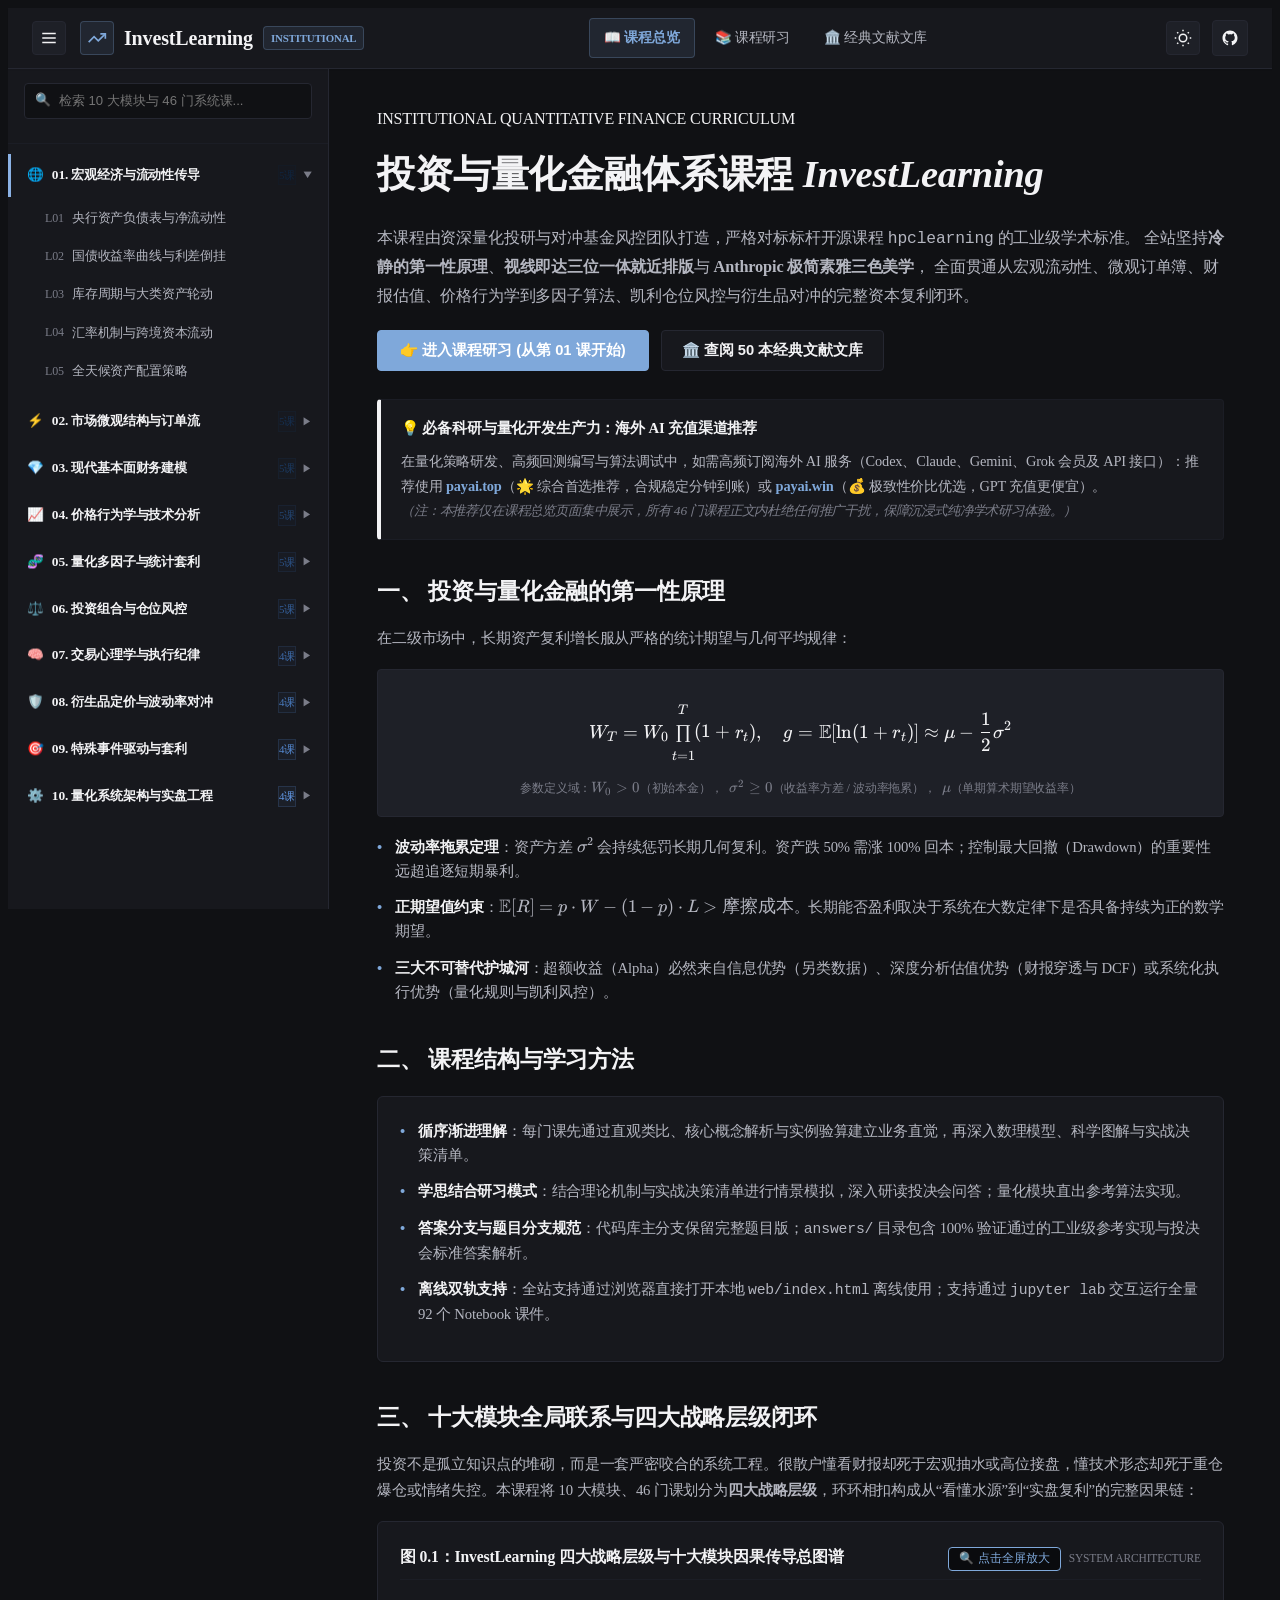
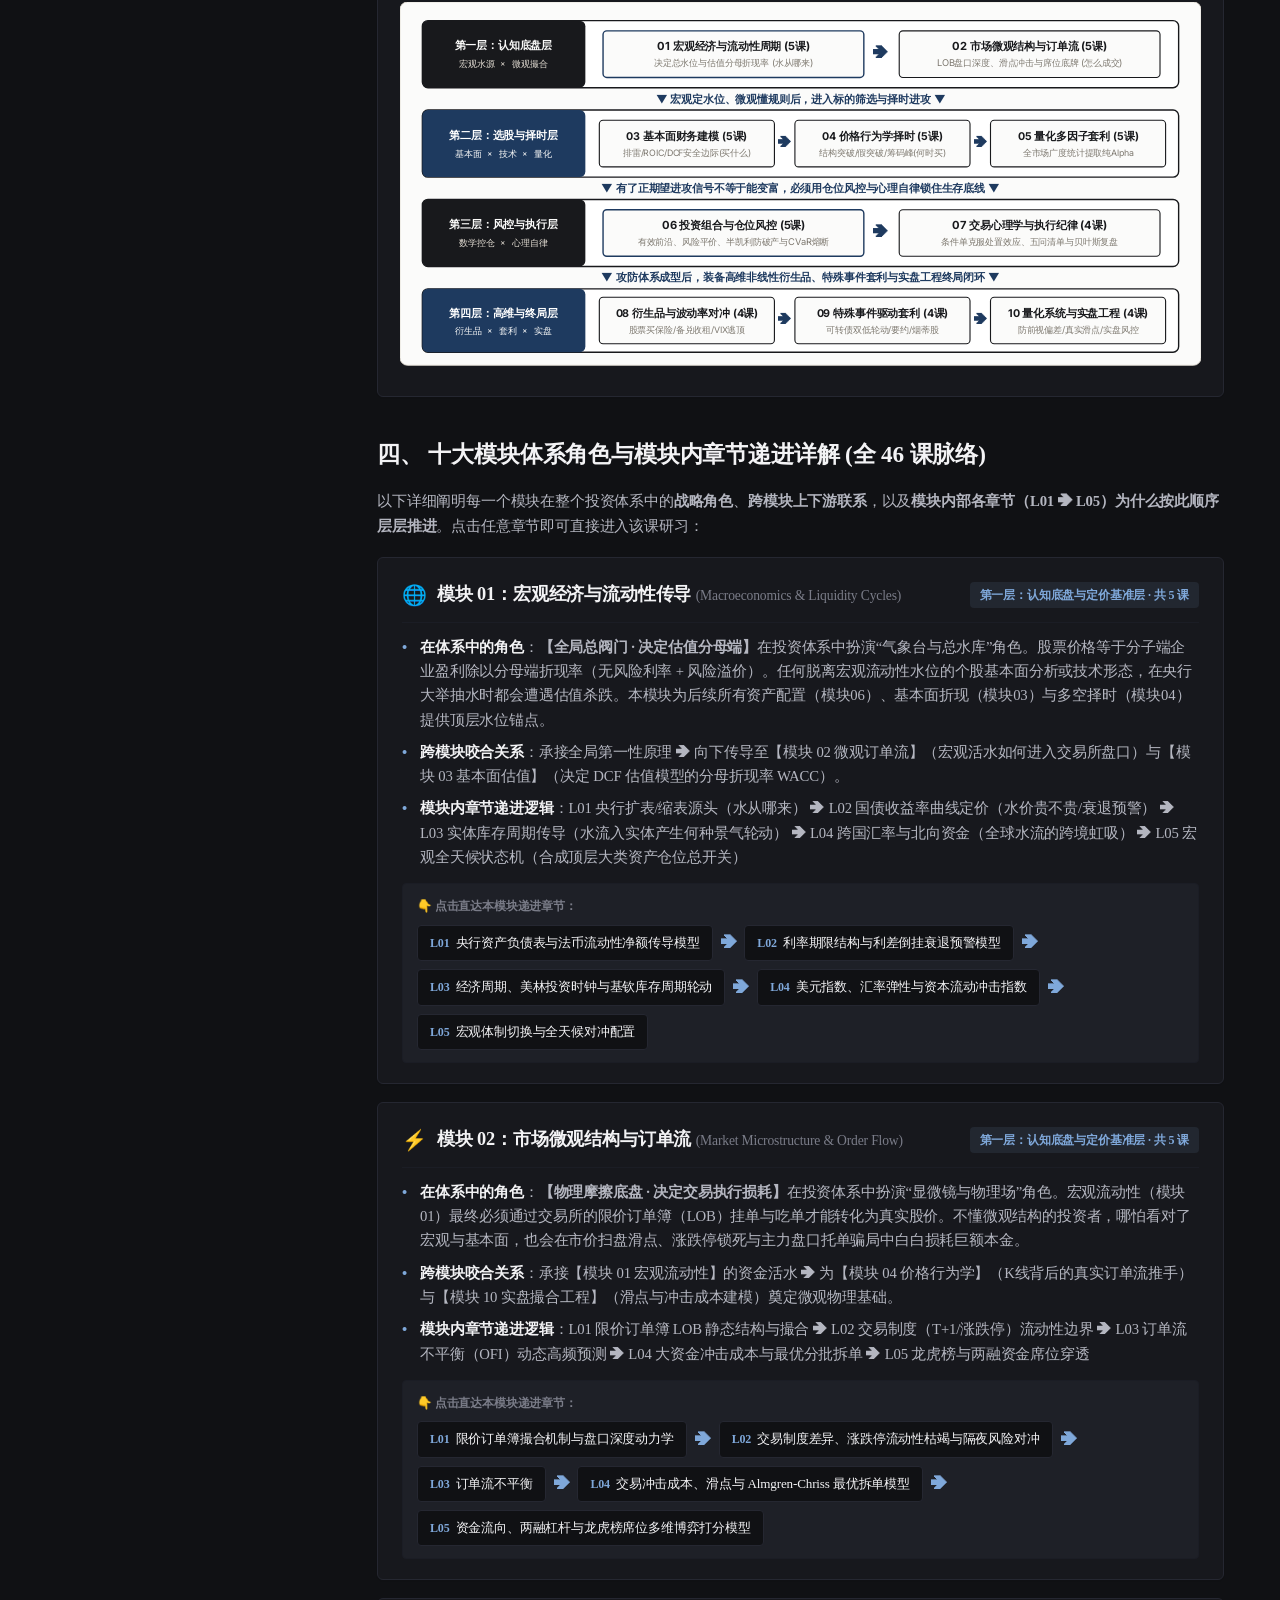
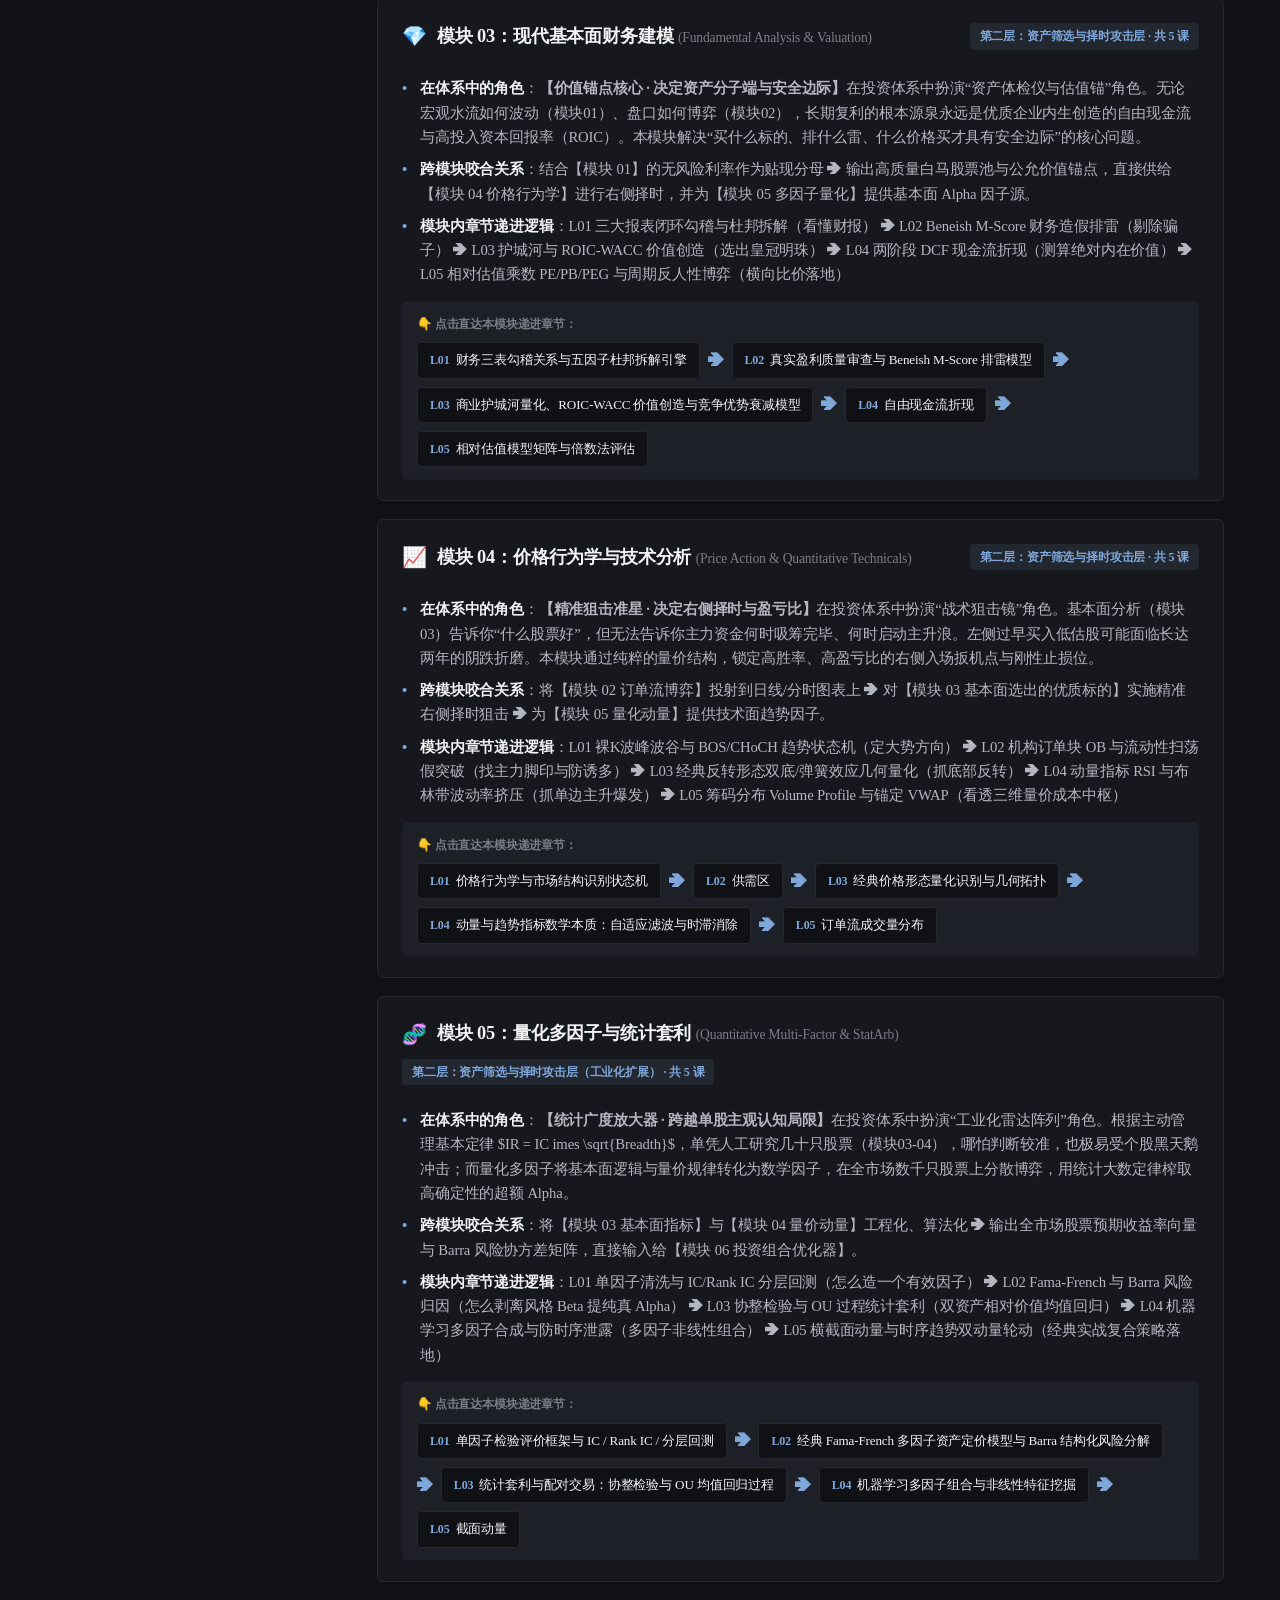
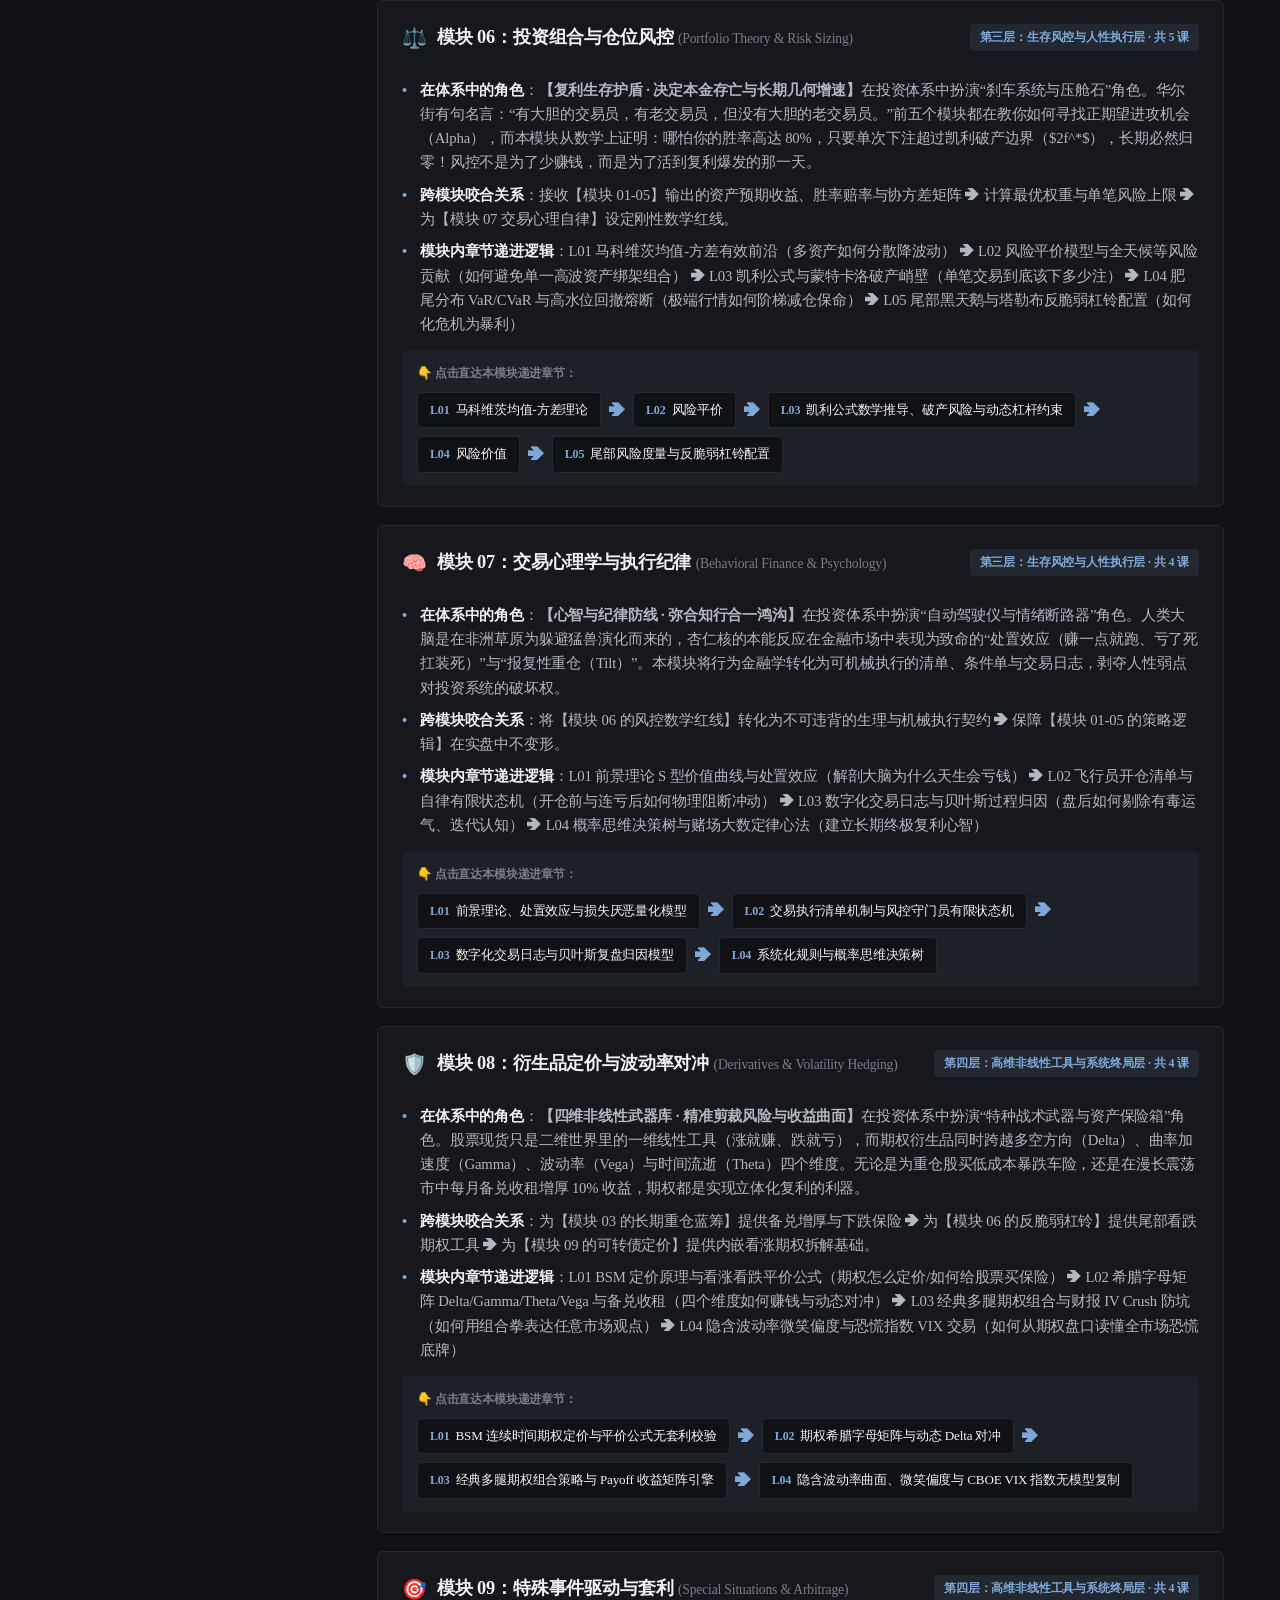
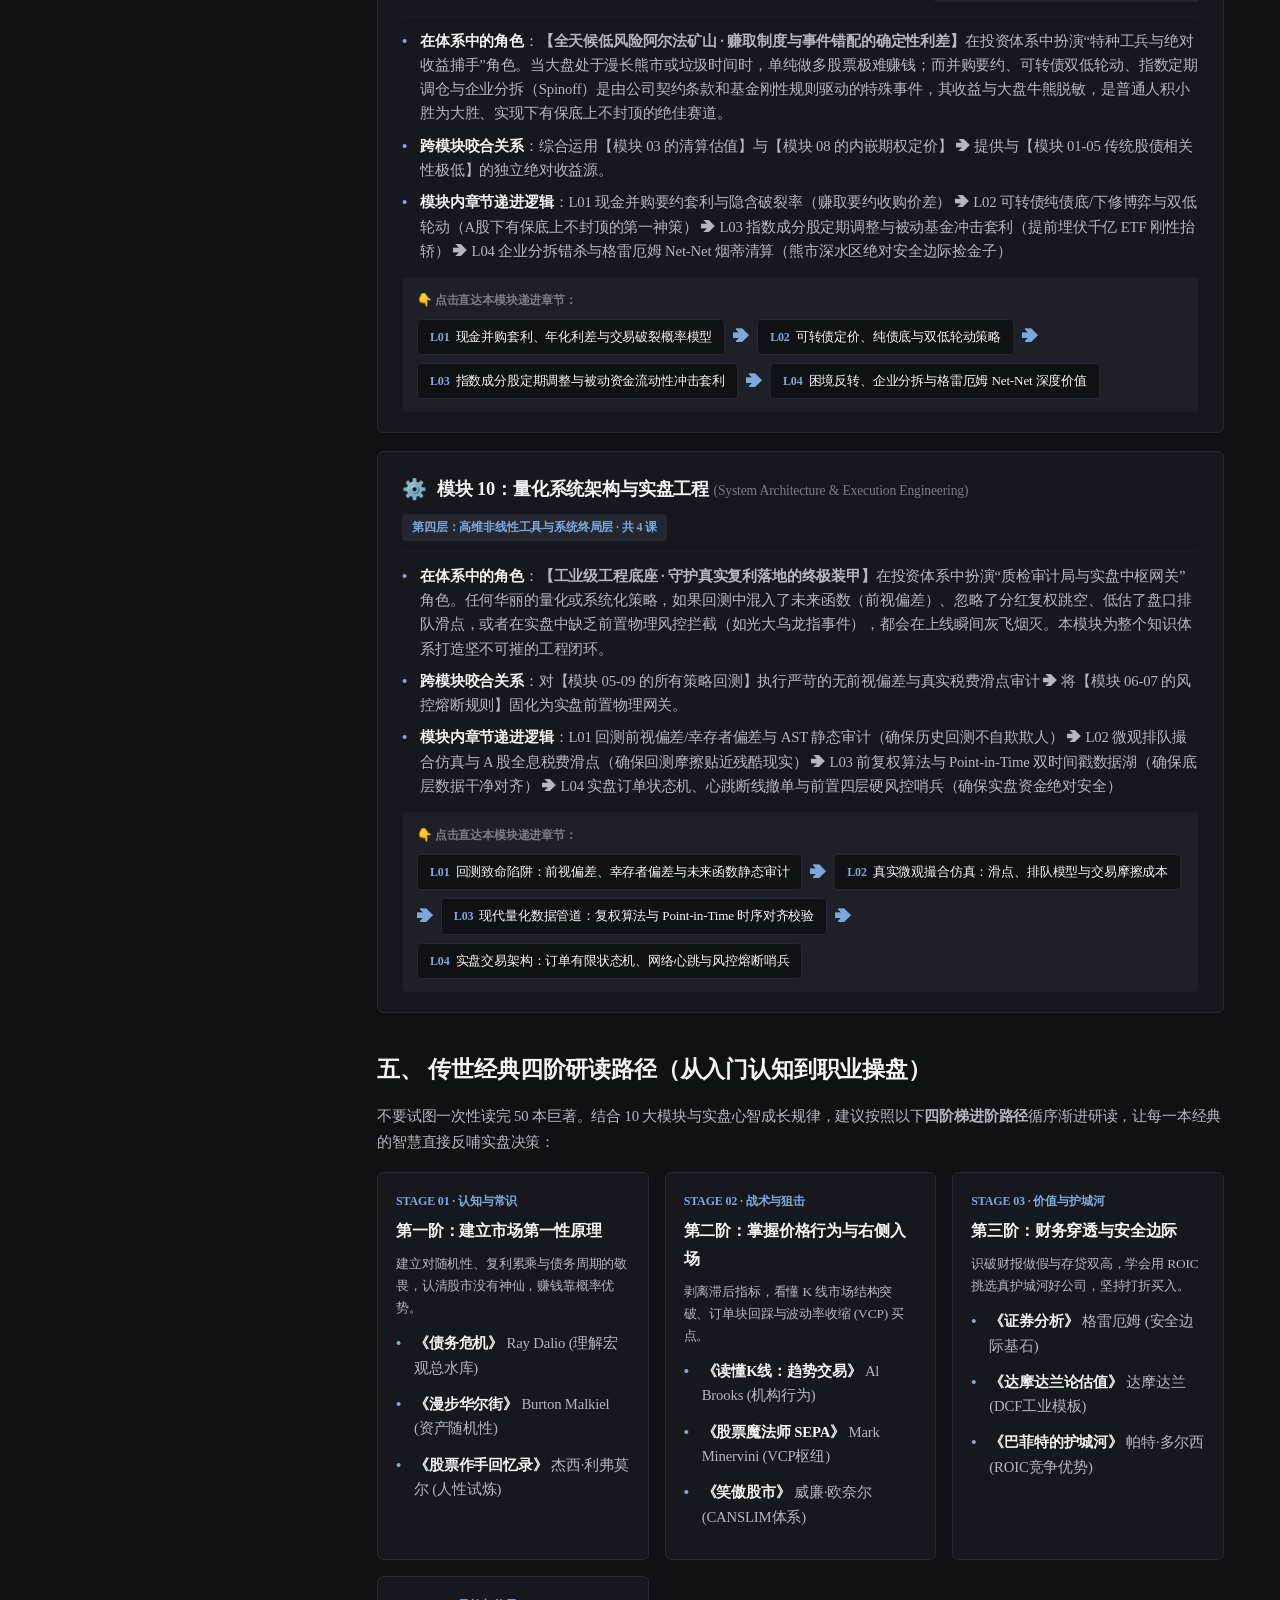
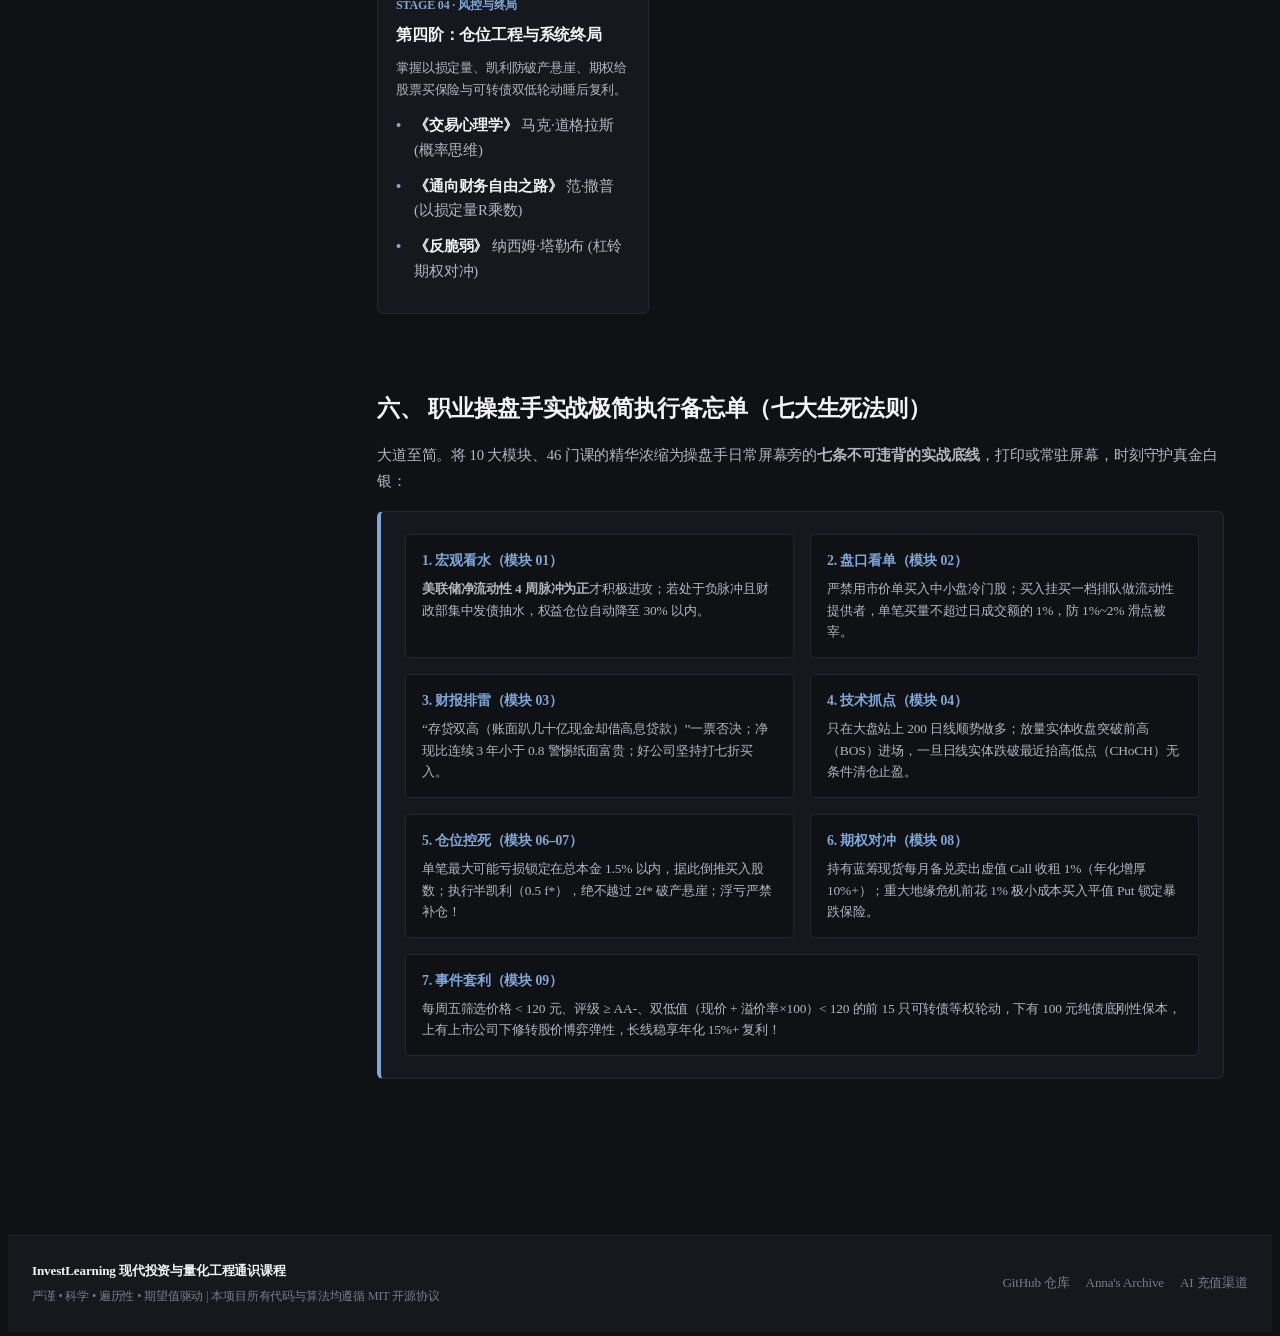
==== commit 7a5ec997: "feat: redesign entire palette to Swiss & Oxford Editorial Minimalist Blue & Alabaster with 10 monoch" ====
--- a/web/index.html
+++ b/web/index.html
@@ -9,7 +9,7 @@
   <link rel="preconnect" href="https://fonts.gstatic.com" crossorigin>
   <link href="https://fonts.googleapis.com/css2?family=Inter:wght@400;500;600;700&family=JetBrains+Mono:wght@400;500;600&family=Newsreader:ital,opsz,wght@0,6..72,400;0,6..72,600;1,6..72,400&display=swap" rel="stylesheet">
   
-  <link rel="stylesheet" href="css/style.css?v=20261018_v29">
+  <link rel="stylesheet" href="css/style.css?v=20261018_v30">
   
   <!-- KaTeX High-Performance Math Engine (Vendored Local + Cloudflare Fast CDN Fallback) -->
   <link rel="stylesheet" href="vendor/katex/katex.min.css" onerror="this.onerror=null;this.href='https://cdnjs.cloudflare.com/ajax/libs/KaTeX/0.16.9/katex.min.css';">
@@ -156,91 +156,91 @@
               </div>
               <div class="diagram-svg-container" style="overflow-x:auto;">
                 <svg viewBox="0 0 860 390" width="100%" height="390" xmlns="http://www.w3.org/2000/svg">
-                  <rect width="860" height="390" fill="#F8FAFC" rx="8" stroke="#E5DFD5" stroke-width="1"/>
+                  <rect width="860" height="390" fill="#FBFBFA" rx="8" stroke="#E5DFD5" stroke-width="1"/>
                   
                   <!-- Layer 1 -->
-                  <rect x="24" y="20" width="812" height="72" rx="6" fill="#FFFFFF" stroke="#0F172A" stroke-width="1.5"/>
-                  <rect x="24" y="20" width="175" height="72" rx="6" fill="#0F172A"/>
-                  <text x="111" y="51" font-family="Inter, sans-serif" font-size="12" font-weight="700" fill="#F8FAFC" text-anchor="middle">第一层：认知底盘层</text>
+                  <rect x="24" y="20" width="812" height="72" rx="6" fill="#FFFFFF" stroke="#18191C" stroke-width="1.5"/>
+                  <rect x="24" y="20" width="175" height="72" rx="6" fill="#18191C"/>
+                  <text x="111" y="51" font-family="Inter, sans-serif" font-size="12" font-weight="700" fill="#FBFBFA" text-anchor="middle">第一层：认知底盘层</text>
                   <text x="111" y="70" font-family="JetBrains Mono, monospace" font-size="10" fill="#E5DFD5" text-anchor="middle">宏观水源 × 微观撮合</text>
                   
-                  <rect x="218" y="31" width="280" height="50" rx="4" fill="#F8FAFC" stroke="#2563EB" stroke-width="1.5"/>
-                  <text x="358" y="52" font-family="Inter, sans-serif" font-size="12" font-weight="700" fill="#0F172A" text-anchor="middle">01 宏观经济与流动性周期 (5课)</text>
+                  <rect x="218" y="31" width="280" height="50" rx="4" fill="#FBFBFA" stroke="#1E3A5F" stroke-width="1.5"/>
+                  <text x="358" y="52" font-family="Inter, sans-serif" font-size="12" font-weight="700" fill="#18191C" text-anchor="middle">01 宏观经济与流动性周期 (5课)</text>
                   <text x="358" y="69" font-family="Inter, sans-serif" font-size="10" fill="#7D786F" text-anchor="middle">决定总水位与估值分母折现率 (水从哪来)</text>
                   
-                  <text x="516" y="60" font-family="Inter, sans-serif" font-size="16" font-weight="700" fill="#2563EB" text-anchor="middle">➔</text>
+                  <text x="516" y="60" font-family="Inter, sans-serif" font-size="16" font-weight="700" fill="#1E3A5F" text-anchor="middle">➔</text>
                   
-                  <rect x="536" y="31" width="280" height="50" rx="4" fill="#F8FAFC" stroke="#0F172A" stroke-width="1.2"/>
-                  <text x="676" y="52" font-family="Inter, sans-serif" font-size="12" font-weight="700" fill="#0F172A" text-anchor="middle">02 市场微观结构与订单流 (5课)</text>
+                  <rect x="536" y="31" width="280" height="50" rx="4" fill="#FBFBFA" stroke="#18191C" stroke-width="1.2"/>
+                  <text x="676" y="52" font-family="Inter, sans-serif" font-size="12" font-weight="700" fill="#18191C" text-anchor="middle">02 市场微观结构与订单流 (5课)</text>
                   <text x="676" y="69" font-family="Inter, sans-serif" font-size="10" fill="#7D786F" text-anchor="middle">LOB盘口深度、滑点冲击与席位底牌 (怎么成交)</text>
 
                   <!-- Arrow 1 to 2 -->
-                  <text x="430" y="108" font-family="Inter, sans-serif" font-size="12" font-weight="700" fill="#2563EB" text-anchor="middle">▼ 宏观定水位、微观懂规则后，进入标的筛选与择时进攻 ▼</text>
+                  <text x="430" y="108" font-family="Inter, sans-serif" font-size="12" font-weight="700" fill="#1E3A5F" text-anchor="middle">▼ 宏观定水位、微观懂规则后，进入标的筛选与择时进攻 ▼</text>
 
                   <!-- Layer 2 -->
-                  <rect x="24" y="116" width="812" height="72" rx="6" fill="#FFFFFF" stroke="#0F172A" stroke-width="1.5"/>
-                  <rect x="24" y="116" width="175" height="72" rx="6" fill="#2563EB"/>
+                  <rect x="24" y="116" width="812" height="72" rx="6" fill="#FFFFFF" stroke="#18191C" stroke-width="1.5"/>
+                  <rect x="24" y="116" width="175" height="72" rx="6" fill="#1E3A5F"/>
                   <text x="111" y="147" font-family="Inter, sans-serif" font-size="12" font-weight="700" fill="#FFFFFF" text-anchor="middle">第二层：选股与择时层</text>
-                  <text x="111" y="166" font-family="JetBrains Mono, monospace" font-size="10" fill="#F8FAFC" text-anchor="middle">基本面 × 技术 × 量化</text>
-
-                  <rect x="214" y="127" width="188" height="50" rx="4" fill="#F8FAFC" stroke="#0F172A" stroke-width="1.2"/>
-                  <text x="308" y="148" font-family="Inter, sans-serif" font-size="11.5" font-weight="700" fill="#0F172A" text-anchor="middle">03 基本面财务建模 (5课)</text>
+                  <text x="111" y="166" font-family="JetBrains Mono, monospace" font-size="10" fill="#FBFBFA" text-anchor="middle">基本面 × 技术 × 量化</text>
+
+                  <rect x="214" y="127" width="188" height="50" rx="4" fill="#FBFBFA" stroke="#18191C" stroke-width="1.2"/>
+                  <text x="308" y="148" font-family="Inter, sans-serif" font-size="11.5" font-weight="700" fill="#18191C" text-anchor="middle">03 基本面财务建模 (5课)</text>
                   <text x="308" y="165" font-family="Inter, sans-serif" font-size="9.5" fill="#7D786F" text-anchor="middle">排雷/ROIC/DCF安全边际(买什么)</text>
 
-                  <text x="413" y="156" font-family="Inter, sans-serif" font-size="14" font-weight="700" fill="#2563EB" text-anchor="middle">➔</text>
-
-                  <rect x="424" y="127" width="188" height="50" rx="4" fill="#F8FAFC" stroke="#0F172A" stroke-width="1.2"/>
-                  <text x="518" y="148" font-family="Inter, sans-serif" font-size="11.5" font-weight="700" fill="#0F172A" text-anchor="middle">04 价格行为学择时 (5课)</text>
+                  <text x="413" y="156" font-family="Inter, sans-serif" font-size="14" font-weight="700" fill="#1E3A5F" text-anchor="middle">➔</text>
+
+                  <rect x="424" y="127" width="188" height="50" rx="4" fill="#FBFBFA" stroke="#18191C" stroke-width="1.2"/>
+                  <text x="518" y="148" font-family="Inter, sans-serif" font-size="11.5" font-weight="700" fill="#18191C" text-anchor="middle">04 价格行为学择时 (5课)</text>
                   <text x="518" y="165" font-family="Inter, sans-serif" font-size="9.5" fill="#7D786F" text-anchor="middle">结构突破/假突破/筹码峰(何时买)</text>
 
-                  <text x="623" y="156" font-family="Inter, sans-serif" font-size="14" font-weight="700" fill="#2563EB" text-anchor="middle">➔</text>
-
-                  <rect x="634" y="127" width="188" height="50" rx="4" fill="#F8FAFC" stroke="#0F172A" stroke-width="1.2"/>
-                  <text x="728" y="148" font-family="Inter, sans-serif" font-size="11.5" font-weight="700" fill="#0F172A" text-anchor="middle">05 量化多因子套利 (5课)</text>
+                  <text x="623" y="156" font-family="Inter, sans-serif" font-size="14" font-weight="700" fill="#1E3A5F" text-anchor="middle">➔</text>
+
+                  <rect x="634" y="127" width="188" height="50" rx="4" fill="#FBFBFA" stroke="#18191C" stroke-width="1.2"/>
+                  <text x="728" y="148" font-family="Inter, sans-serif" font-size="11.5" font-weight="700" fill="#18191C" text-anchor="middle">05 量化多因子套利 (5课)</text>
                   <text x="728" y="165" font-family="Inter, sans-serif" font-size="9.5" fill="#7D786F" text-anchor="middle">全市场广度统计提取纯Alpha</text>
 
                   <!-- Arrow 2 to 3 -->
-                  <text x="430" y="204" font-family="Inter, sans-serif" font-size="12" font-weight="700" fill="#2563EB" text-anchor="middle">▼ 有了正期望进攻信号不等于能变富，必须用仓位风控与心理自律锁住生存底线 ▼</text>
+                  <text x="430" y="204" font-family="Inter, sans-serif" font-size="12" font-weight="700" fill="#1E3A5F" text-anchor="middle">▼ 有了正期望进攻信号不等于能变富，必须用仓位风控与心理自律锁住生存底线 ▼</text>
 
                   <!-- Layer 3 -->
-                  <rect x="24" y="212" width="812" height="72" rx="6" fill="#FFFFFF" stroke="#0F172A" stroke-width="1.5"/>
-                  <rect x="24" y="212" width="175" height="72" rx="6" fill="#0F172A"/>
-                  <text x="111" y="243" font-family="Inter, sans-serif" font-size="12" font-weight="700" fill="#F8FAFC" text-anchor="middle">第三层：风控与执行层</text>
+                  <rect x="24" y="212" width="812" height="72" rx="6" fill="#FFFFFF" stroke="#18191C" stroke-width="1.5"/>
+                  <rect x="24" y="212" width="175" height="72" rx="6" fill="#18191C"/>
+                  <text x="111" y="243" font-family="Inter, sans-serif" font-size="12" font-weight="700" fill="#FBFBFA" text-anchor="middle">第三层：风控与执行层</text>
                   <text x="111" y="262" font-family="JetBrains Mono, monospace" font-size="10" fill="#E5DFD5" text-anchor="middle">数学控仓 × 心理自律</text>
 
-                  <rect x="218" y="223" width="280" height="50" rx="4" fill="#F8FAFC" stroke="#2563EB" stroke-width="1.5"/>
-                  <text x="358" y="244" font-family="Inter, sans-serif" font-size="12" font-weight="700" fill="#0F172A" text-anchor="middle">06 投资组合与仓位风控 (5课)</text>
+                  <rect x="218" y="223" width="280" height="50" rx="4" fill="#FBFBFA" stroke="#1E3A5F" stroke-width="1.5"/>
+                  <text x="358" y="244" font-family="Inter, sans-serif" font-size="12" font-weight="700" fill="#18191C" text-anchor="middle">06 投资组合与仓位风控 (5课)</text>
                   <text x="358" y="261" font-family="Inter, sans-serif" font-size="10" fill="#7D786F" text-anchor="middle">有效前沿、风险平价、半凯利防破产与CVaR熔断</text>
 
-                  <text x="516" y="252" font-family="Inter, sans-serif" font-size="16" font-weight="700" fill="#2563EB" text-anchor="middle">➔</text>
-
-                  <rect x="536" y="223" width="280" height="50" rx="4" fill="#F8FAFC" stroke="#0F172A" stroke-width="1.2"/>
-                  <text x="676" y="244" font-family="Inter, sans-serif" font-size="12" font-weight="700" fill="#0F172A" text-anchor="middle">07 交易心理学与执行纪律 (4课)</text>
+                  <text x="516" y="252" font-family="Inter, sans-serif" font-size="16" font-weight="700" fill="#1E3A5F" text-anchor="middle">➔</text>
+
+                  <rect x="536" y="223" width="280" height="50" rx="4" fill="#FBFBFA" stroke="#18191C" stroke-width="1.2"/>
+                  <text x="676" y="244" font-family="Inter, sans-serif" font-size="12" font-weight="700" fill="#18191C" text-anchor="middle">07 交易心理学与执行纪律 (4课)</text>
                   <text x="676" y="261" font-family="Inter, sans-serif" font-size="10" fill="#7D786F" text-anchor="middle">条件单克服处置效应、五问清单与贝叶斯复盘</text>
 
                   <!-- Arrow 3 to 4 -->
-                  <text x="430" y="300" font-family="Inter, sans-serif" font-size="12" font-weight="700" fill="#2563EB" text-anchor="middle">▼ 攻防体系成型后，装备高维非线性衍生品、特殊事件套利与实盘工程终局闭环 ▼</text>
+                  <text x="430" y="300" font-family="Inter, sans-serif" font-size="12" font-weight="700" fill="#1E3A5F" text-anchor="middle">▼ 攻防体系成型后，装备高维非线性衍生品、特殊事件套利与实盘工程终局闭环 ▼</text>
 
                   <!-- Layer 4 -->
-                  <rect x="24" y="308" width="812" height="68" rx="6" fill="#FFFFFF" stroke="#0F172A" stroke-width="1.5"/>
-                  <rect x="24" y="308" width="175" height="68" rx="6" fill="#2563EB"/>
+                  <rect x="24" y="308" width="812" height="68" rx="6" fill="#FFFFFF" stroke="#18191C" stroke-width="1.5"/>
+                  <rect x="24" y="308" width="175" height="68" rx="6" fill="#1E3A5F"/>
                   <text x="111" y="338" font-family="Inter, sans-serif" font-size="12" font-weight="700" fill="#FFFFFF" text-anchor="middle">第四层：高维与终局层</text>
-                  <text x="111" y="357" font-family="JetBrains Mono, monospace" font-size="10" fill="#F8FAFC" text-anchor="middle">衍生品 × 套利 × 实盘</text>
-
-                  <rect x="214" y="317" width="188" height="50" rx="4" fill="#F8FAFC" stroke="#0F172A" stroke-width="1.2"/>
-                  <text x="308" y="338" font-family="Inter, sans-serif" font-size="11.5" font-weight="700" fill="#0F172A" text-anchor="middle">08 衍生品与波动率对冲 (4课)</text>
+                  <text x="111" y="357" font-family="JetBrains Mono, monospace" font-size="10" fill="#FBFBFA" text-anchor="middle">衍生品 × 套利 × 实盘</text>
+
+                  <rect x="214" y="317" width="188" height="50" rx="4" fill="#FBFBFA" stroke="#18191C" stroke-width="1.2"/>
+                  <text x="308" y="338" font-family="Inter, sans-serif" font-size="11.5" font-weight="700" fill="#18191C" text-anchor="middle">08 衍生品与波动率对冲 (4课)</text>
                   <text x="308" y="355" font-family="Inter, sans-serif" font-size="9.5" fill="#7D786F" text-anchor="middle">股票买保险/备兑收租/VIX逃顶</text>
 
-                  <text x="413" y="346" font-family="Inter, sans-serif" font-size="14" font-weight="700" fill="#2563EB" text-anchor="middle">➔</text>
-
-                  <rect x="424" y="317" width="188" height="50" rx="4" fill="#F8FAFC" stroke="#0F172A" stroke-width="1.2"/>
-                  <text x="518" y="338" font-family="Inter, sans-serif" font-size="11.5" font-weight="700" fill="#0F172A" text-anchor="middle">09 特殊事件驱动套利 (4课)</text>
+                  <text x="413" y="346" font-family="Inter, sans-serif" font-size="14" font-weight="700" fill="#1E3A5F" text-anchor="middle">➔</text>
+
+                  <rect x="424" y="317" width="188" height="50" rx="4" fill="#FBFBFA" stroke="#18191C" stroke-width="1.2"/>
+                  <text x="518" y="338" font-family="Inter, sans-serif" font-size="11.5" font-weight="700" fill="#18191C" text-anchor="middle">09 特殊事件驱动套利 (4课)</text>
                   <text x="518" y="355" font-family="Inter, sans-serif" font-size="9.5" fill="#7D786F" text-anchor="middle">可转债双低轮动/要约/烟蒂股</text>
 
-                  <text x="623" y="346" font-family="Inter, sans-serif" font-size="14" font-weight="700" fill="#2563EB" text-anchor="middle">➔</text>
-
-                  <rect x="634" y="317" width="188" height="50" rx="4" fill="#F8FAFC" stroke="#0F172A" stroke-width="1.2"/>
-                  <text x="728" y="338" font-family="Inter, sans-serif" font-size="11.5" font-weight="700" fill="#0F172A" text-anchor="middle">10 量化系统与实盘工程 (4课)</text>
+                  <text x="623" y="346" font-family="Inter, sans-serif" font-size="14" font-weight="700" fill="#1E3A5F" text-anchor="middle">➔</text>
+
+                  <rect x="634" y="317" width="188" height="50" rx="4" fill="#FBFBFA" stroke="#18191C" stroke-width="1.2"/>
+                  <text x="728" y="338" font-family="Inter, sans-serif" font-size="11.5" font-weight="700" fill="#18191C" text-anchor="middle">10 量化系统与实盘工程 (4课)</text>
                   <text x="728" y="355" font-family="Inter, sans-serif" font-size="9.5" fill="#7D786F" text-anchor="middle">防前视偏差/真实滑点/实盘风控</text>
                 </svg>
               </div>
@@ -865,9 +865,9 @@
 
 
   <!-- Scripts -->
-  <script src="js/data-curriculum.js?v=20261018_v29"></script>
-  <script src="js/data-books.js?v=20261018_v29"></script>
-  <script src="js/charts.js?v=20261018_v29"></script>
-  <script src="js/app.js?v=20261018_v29"></script>
+  <script src="js/data-curriculum.js?v=20261018_v30"></script>
+  <script src="js/data-books.js?v=20261018_v30"></script>
+  <script src="js/charts.js?v=20261018_v30"></script>
+  <script src="js/app.js?v=20261018_v30"></script>
 </body>
 </html>
--- a/web/css/style.css
+++ b/web/css/style.css
@@ -1,200 +1,200 @@
 /* ===================================================================
-   InvestLearning - Blue & White Institutional Design System (蓝白专业金融体系)
-   Clean Ice White Canvas, Deep Navy Ink, and 10 Module Blue Concentrated Tokens
+   InvestLearning - Premium Editorial Minimalist System (简约高级学术出版级蓝白色系)
+   Benchmarked on Swiss International Style, Stripe Press & Oxford Marine Blue.
+   Features 10 Progressive Monochromatic Blue Gradients across modules.
    =================================================================== */
 
 :root {
-  /* 1. Base Canvas & Cards: Crisp Ice White & Pure White */
-  --bg-primary: #F8FAFC;              /* 主背景：冰川纯净灰白 (Slate 50) */
-  --bg-secondary: #FFFFFF;            /* 主卡片：纯白 (Pure White) */
-  --bg-tertiary: #F1F5F9;             /* 次级卡片：柔和浅灰蓝 (Slate 100) */
-  --bg-surface: #E2E8F0;              /* 悬停面：(Slate 200) */
+  /* 1. Base Canvas & Cards: Natural Warm Alabaster Paper & Crisp Pure White */
+  --bg-primary: #FBFBFA;              /* 画布底色：天然雪花石膏暖纸色 (Warm Alabaster) */
+  --bg-secondary: #FFFFFF;            /* 内容卡片：纯净无瑕白 (Crisp Pure White) */
+  --bg-tertiary: #F3F3F0;             /* 次级卡片与底衬：柔和暖灰砂石 (Muted Stone Sand) */
+  --bg-surface: #EAEAE6;              /* 交互悬停底色 (Subtle Surface Hover) */
   --bg-card: #FFFFFF;
-  --bg-glass: rgba(255, 255, 255, 0.94);
-  --bg-code: #0B1120;                 /* 终端代码区：深邃午夜蓝黑 (Navy Dark) */
-  --bg-code-header: #111C35;          /* 代码标签栏底色 */
-
-  /* 2. Neutral Ink & Structural Borders */
-  --text-primary: #0F172A;            /* 主标题与主文本：深邃藏青墨黑 (Slate 900) */
-  --text-secondary: #334155;          /* 次级正文与说明：稳健石墨蓝 (Slate 700) */
-  --text-muted: #64748B;              /* 辅助说明与元数据：柔和灰蓝 (Slate 500) */
-  --text-dim: #94A3B8;                /* 弱化与禁用标签：(Slate 400) */
-
-  --border-primary: #E2E8F0;          /* 主边框：精细浅蓝灰 */
-  --border-subtle: #F1F5F9;           /* 内部列表轻量分隔线 */
-  --border-dark: #1E293B;             /* 代码块深边框 */
-  --border-focus: #2563EB;            /* 聚焦边框：明亮皇家蓝 */
-
-  /* 3. Primary Brand Accent Blue (经典金融/彭博蓝) */
-  --theme-blue: #2563EB;              /* 核心高亮蓝 (Blue 600) */
-  --theme-blue-hover: #1D4ED8;        /* 悬停深蓝 (Blue 700) */
-  --theme-blue-light: rgba(37, 99, 235, 0.08);   /* 8% 透明度浅蓝底 */
-  --theme-blue-subtle: rgba(37, 99, 235, 0.04);  /* 4% 透明度极淡底 */
-  --theme-blue-border: rgba(37, 99, 235, 0.25);  /* 25% 透明度边框 */
-
-  /* Backward Compatibility Aliases strictly mapped to Blue Series */
+  --bg-glass: rgba(251, 251, 250, 0.95);
+  --bg-code: #131720;                 /* 终端与代码区：深邃克制黑石墨 (Obsidian Graphite) */
+  --bg-code-header: #1A1F2C;          /* 代码头部底色 */
+
+  /* 2. Neutral Ink & Structural Hairline Borders */
+  --text-primary: #18191C;            /* 主标题与主文本：高对比度深碳墨黑 (Deep Carbon Ink) */
+  --text-secondary: #484A51;          /* 正文与阐述：自然玄石墨 (Charcoal Slate) */
+  --text-muted: #71737D;              /* 辅助说明与元数据：柔和石墨灰 (Muted Zinc Slate) */
+  --text-dim: #9FA1AC;                /* 弱化标签与边线 (Dim Slate) */
+
+  --border-primary: #E5E5E0;          /* 极细主边框：低饱和自然石灰线 (Hairline Stone) */
+  --border-subtle: #EFEFEA;           /* 极淡内部次级分隔线 */
+  --border-dark: #272C38;             /* 深色代码区边框 */
+  --border-focus: #1E3A5F;            /* 聚焦状态边框：牛津藏青 */
+
+  /* 3. Primary Brand Accent: Oxford Marine Navy Blue (高级牛津海事先锋蓝) */
+  --theme-blue: #1E3A5F;              /* 核心高雅主蓝 (Oxford Marine Blue) */
+  --theme-blue-hover: #152A45;        /* 悬停加深蓝 */
+  --theme-blue-light: rgba(30, 58, 95, 0.05);   /* 5% 极淡优雅蓝洗 */
+  --theme-blue-subtle: rgba(30, 58, 95, 0.025); /* 2.5% 微弱呼吸底 */
+  --theme-blue-border: rgba(30, 58, 95, 0.18);  /* 18% 克制高雅边框 */
+
+  /* Backward Compatibility Semantic Aliases */
   --claude-terracotta: var(--theme-blue);
   --claude-terracotta-hover: var(--theme-blue-hover);
   --claude-terracotta-light: var(--theme-blue-light);
   --claude-terracotta-border: var(--theme-blue-border);
-  --accent-gold: var(--theme-blue);
-  --accent-gold-soft: var(--theme-blue-light);
+  --accent-gold: #8B6E3F;             /* 高级温润金棕 */
+  --accent-gold-soft: rgba(139, 110, 63, 0.06);
   --accent-blue: var(--theme-blue);
   --accent-blue-soft: var(--theme-blue-light);
-  --accent-green: #0D9488;            /* 辅助成功绿：松石碧蓝 (Teal 600) */
-  --accent-green-soft: rgba(13, 148, 136, 0.08);
-  --accent-red: #E11D48;              /* 警示：冷艳玫红 (Rose 600) */
-  --accent-red-soft: rgba(225, 29, 72, 0.08);
-  --accent-purple: #4F46E5;           /* 靛蓝 */
-  --accent-sage: #0284C7;             /* 天青蓝 */
-  --accent-slate: #1E40AF;            /* 深海蓝 */
-  --accent-ochre: #0891B2;            /* 电青蓝 */
-
-  /* 4. 10 Module Distinct Concentrations & Opacities of Blue (十模块蓝系梯度) */
-  --mod-01-color: #1E3A8A; /* 模块01 宏观周期：深邃午夜蓝 (Deep Midnight Navy) */
-  --mod-01-bg: rgba(30, 58, 138, 0.08);
-  --mod-01-border: rgba(30, 58, 138, 0.25);
-
-  --mod-02-color: #1D4ED8; /* 模块02 微观盘口：经典皇家蓝 (Classic Royal Blue) */
-  --mod-02-bg: rgba(29, 78, 216, 0.08);
-  --mod-02-border: rgba(29, 78, 216, 0.25);
-
-  --mod-03-color: #4338CA; /* 模块03 财务估值：靛青宝石蓝 (Indigo Sapphire) */
-  --mod-03-bg: rgba(67, 56, 202, 0.08);
-  --mod-03-border: rgba(67, 56, 202, 0.25);
-
-  --mod-04-color: #0284C7; /* 模块04 价格行为：天青蔚蓝 (Sky Azure Blue) */
-  --mod-04-bg: rgba(2, 132, 199, 0.08);
-  --mod-04-border: rgba(2, 132, 199, 0.25);
-
-  --mod-05-color: #0891B2; /* 模块05 量化多因子：电光青蓝 (Electric Cyan Blue) */
-  --mod-05-bg: rgba(8, 145, 178, 0.08);
-  --mod-05-border: rgba(8, 145, 178, 0.25);
-
-  --mod-06-color: #1E40AF; /* 模块06 组合风控：深海钴蓝 (Deep Cobalt Blue) */
-  --mod-06-bg: rgba(30, 64, 175, 0.08);
-  --mod-06-border: rgba(30, 64, 175, 0.25);
-
-  --mod-07-color: #2563EB; /* 模块07 交易心理：冰川明蓝 (Glacier Bright Blue) */
-  --mod-07-bg: rgba(37, 99, 235, 0.08);
-  --mod-07-border: rgba(37, 99, 235, 0.25);
-
-  --mod-08-color: #312E81; /* 模块08 期权衍生品：深紫外层蓝 (Cosmic Violet Blue) */
-  --mod-08-bg: rgba(49, 46, 129, 0.08);
-  --mod-08-border: rgba(49, 46, 129, 0.25);
-
-  --mod-09-color: #0F766E; /* 模块09 特殊套利：孔雀湖蓝 (Teal Ocean Blue) */
-  --mod-09-bg: rgba(15, 118, 110, 0.08);
-  --mod-09-border: rgba(15, 118, 110, 0.25);
-
-  --mod-10-color: #0369A1; /* 模块10 实盘工程：极光科技蓝 (Arctic Tech Blue) */
-  --mod-10-bg: rgba(3, 105, 161, 0.08);
-  --mod-10-border: rgba(3, 105, 161, 0.25);
-
-  /* Shadows & Layout Metrics */
-  --shadow-sm: 0 1px 2px 0 rgba(15, 23, 42, 0.05);
-  --shadow-md: 0 4px 6px -1px rgba(15, 23, 42, 0.07), 0 2px 4px -2px rgba(15, 23, 42, 0.05);
-  --shadow-lg: 0 10px 15px -3px rgba(15, 23, 42, 0.08), 0 4px 6px -4px rgba(15, 23, 42, 0.04);
+  --accent-green: #2B6858;            /* 沉稳英伦墨绿 (British Racing Green) */
+  --accent-green-soft: rgba(43, 104, 88, 0.06);
+  --accent-red: #A83A32;              /* 优雅庞贝深红 (Pompeian Red) */
+  --accent-red-soft: rgba(168, 58, 50, 0.06);
+  --accent-purple: #3B4B74;
+  --accent-sage: #4E6B66;
+  --accent-slate: #3B536B;
+  --accent-ochre: #8F6A3B;
+
+  /* 4. 10 Module Distinct Monochromatic Blue Gradients (十模块单色系高雅蓝阶) */
+  --mod-01-color: #0F243E; /* 模块01 宏观周期：深渊午夜蓝 (Abyssal Navy) */
+  --mod-01-bg: rgba(15, 36, 62, 0.05);
+  --mod-01-border: rgba(15, 36, 62, 0.18);
+
+  --mod-02-color: #152E4E; /* 模块02 微观盘口：普鲁士海蓝 (Prussian Blue) */
+  --mod-02-bg: rgba(21, 46, 78, 0.05);
+  --mod-02-border: rgba(21, 46, 78, 0.18);
+
+  --mod-03-color: #1B385E; /* 模块03 财务估值：牛津学术蓝 (Oxford Navy) */
+  --mod-03-bg: rgba(27, 56, 94, 0.05);
+  --mod-03-border: rgba(27, 56, 94, 0.18);
+
+  --mod-04-color: #22436F; /* 模块04 价格行为：皇家海事蓝 (Imperial Navy) */
+  --mod-04-bg: rgba(34, 67, 111, 0.05);
+  --mod-04-border: rgba(34, 67, 111, 0.18);
+
+  --mod-05-color: #2A4F82; /* 模块05 量化多因子：波罗的海蓝 (Baltic Blue) */
+  --mod-05-bg: rgba(42, 79, 130, 0.05);
+  --mod-05-border: rgba(42, 79, 130, 0.18);
+
+  --mod-06-color: #335C95; /* 模块06 组合风控：钢青海蓝 (Steel Marine) */
+  --mod-06-bg: rgba(51, 92, 149, 0.05);
+  --mod-06-border: rgba(51, 92, 149, 0.18);
+
+  --mod-07-color: #3D6AA8; /* 模块07 交易心理：北欧雾蓝 (Nordic Mist) */
+  --mod-07-bg: rgba(61, 106, 168, 0.05);
+  --mod-07-border: rgba(61, 106, 168, 0.18);
+
+  --mod-08-color: #4879BC; /* 模块08 期权衍生品：冰川岩蓝 (Glacier Slate) */
+  --mod-08-bg: rgba(72, 121, 188, 0.05);
+  --mod-08-border: rgba(72, 121, 188, 0.18);
+
+  --mod-09-color: #5488D0; /* 模块09 特殊套利：阿尔卑斯湖蓝 (Alpine Lake) */
+  --mod-09-bg: rgba(84, 136, 208, 0.05);
+  --mod-09-border: rgba(84, 136, 208, 0.18);
+
+  --mod-10-color: #6197E4; /* 模块10 实盘工程：极地晴空蓝 (Polar Cerulean) */
+  --mod-10-bg: rgba(97, 151, 228, 0.05);
+  --mod-10-border: rgba(97, 151, 228, 0.18);
+
+  /* Shadows: Feather-soft, ambient non-blurry shadows */
+  --shadow-sm: 0 1px 2px 0 rgba(24, 25, 28, 0.03);
+  --shadow-md: 0 3px 6px -1px rgba(24, 25, 28, 0.04), 0 2px 4px -1px rgba(24, 25, 28, 0.02);
+  --shadow-lg: 0 8px 16px -2px rgba(24, 25, 28, 0.05), 0 4px 6px -2px rgba(24, 25, 28, 0.02);
 
   --radius-sm: 4px;
-  --radius-md: 8px;
-  --radius-lg: 12px;
-  --radius-xl: 16px;
+  --radius-md: 6px;
+  --radius-lg: 10px;
+  --radius-xl: 14px;
   --radius-full: 9999px;
-  --header-height: 64px;
-  --sidebar-width: 330px;
-  --transition-fast: 0.15s ease;
-  --transition-normal: 0.25s ease;
+  --header-height: 60px;
+  --sidebar-width: 320px;
+  --transition-fast: 0.12s ease;
+  --transition-normal: 0.22s ease;
 }
 
 /* ===================================================================
-   Dark Mode: Deep Navy & Ice Blue Series (深海黑蓝与冰蓝夜间模式)
+   Dark Mode: Obsidian Charcoal & Soft French Slate Blue (高级黑曜石暗调)
    =================================================================== */
 [data-theme="dark"] {
-  --bg-primary: #070B14;              /* 深海午夜黑蓝底色 */
-  --bg-secondary: #0F172A;            /* 卡片底色：深邃蓝灰 (Slate 900) */
-  --bg-tertiary: #1E293B;             /* 次级卡片：(Slate 800) */
-  --bg-surface: #334155;              /* 悬停面：(Slate 700) */
-  --bg-card: #0F172A;
-  --bg-glass: rgba(15, 23, 42, 0.94);
-  --bg-code: #030712;
-  --bg-code-header: #0F172A;
-
-  --text-primary: #F8FAFC;            /* 主文本：高亮纯净白 (Slate 50) */
-  --text-secondary: #CBD5E1;          /* 正文：冰蓝浅灰 (Slate 300) */
-  --text-muted: #94A3B8;              /* 辅助说明：(Slate 400) */
-  --text-dim: #64748B;
-
-  --border-primary: #1E293B;          /* 主边框：深邃蓝线 */
-  --border-subtle: #131E31;
-  --border-dark: #1E293B;
-  --border-focus: #60A5FA;            /* 聚焦边框：冰蓝 */
-
-  --theme-blue: #3B82F6;              /* 夜间模式亮蓝 (Blue 500) */
-  --theme-blue-hover: #60A5FA;
-  --theme-blue-light: rgba(59, 130, 246, 0.15);
-  --theme-blue-subtle: rgba(59, 130, 246, 0.08);
-  --theme-blue-border: rgba(59, 130, 246, 0.35);
+  --bg-primary: #101114;              /* 暗黑画布：黑曜石深岩 (Obsidian Slate) */
+  --bg-secondary: #17181D;            /* 暗黑卡片：石墨深灰 (Graphite Card) */
+  --bg-tertiary: #1E2027;             /* 次级底衬 (Subtle Dark Slate) */
+  --bg-surface: #272A34;              /* 悬停面 */
+  --bg-card: #17181D;
+  --bg-glass: rgba(17, 18, 21, 0.95);
+  --bg-code: #0A0B0E;
+  --bg-code-header: #14151B;
+
+  --text-primary: #F3F3F5;            /* 主文本：珍珠象牙白 (Pearl White) */
+  --text-secondary: #B4B6C0;          /* 正文：高级冷银灰 (Cool Silver) */
+  --text-muted: #7A7C88;              /* 辅助说明：中性岩灰 */
+  --text-dim: #545662;
+
+  --border-primary: #252731;          /* 暗黑主边框：沉稳微弱暗线 */
+  --border-subtle: #1B1D25;
+  --border-dark: #22242D;
+  --border-focus: #7FA8DA;
+
+  --theme-blue: #7FA8DA;              /* 暗黑模式高雅法式板岩蓝 (French Slate Blue) */
+  --theme-blue-hover: #98BEEB;
+  --theme-blue-light: rgba(127, 168, 218, 0.10);
+  --theme-blue-subtle: rgba(127, 168, 218, 0.05);
+  --theme-blue-border: rgba(127, 168, 218, 0.25);
 
   --claude-terracotta: var(--theme-blue);
   --claude-terracotta-hover: var(--theme-blue-hover);
   --claude-terracotta-light: var(--theme-blue-light);
   --claude-terracotta-border: var(--theme-blue-border);
-  --accent-gold: var(--theme-blue);
-  --accent-gold-soft: var(--theme-blue-light);
+  --accent-gold: #C2A26A;
+  --accent-gold-soft: rgba(194, 162, 106, 0.10);
   --accent-blue: var(--theme-blue);
   --accent-blue-soft: var(--theme-blue-light);
-  --accent-green: #2DD4BF;
-  --accent-green-soft: rgba(45, 212, 191, 0.15);
-  --accent-red: #FB7185;
-  --accent-red-soft: rgba(251, 113, 133, 0.15);
-  --accent-purple: #818CF8;
-  --accent-sage: #38BDF8;
-  --accent-slate: #93C5FD;
-  --accent-ochre: #22D3EE;
+  --accent-green: #4FA88F;
+  --accent-green-soft: rgba(79, 168, 143, 0.10);
+  --accent-red: #D6635A;
+  --accent-red-soft: rgba(214, 99, 90, 0.10);
+  --accent-purple: #8B9CC7;
+  --accent-sage: #759B93;
+  --accent-slate: #7393B3;
+  --accent-ochre: #C49E69;
 
   /* 10 Module Blue Gradients (Dark Mode) */
-  --mod-01-color: #60A5FA;
-  --mod-01-bg: rgba(96, 165, 250, 0.15);
-  --mod-01-border: rgba(96, 165, 250, 0.35);
-
-  --mod-02-color: #38BDF8;
-  --mod-02-bg: rgba(56, 189, 248, 0.15);
-  --mod-02-border: rgba(56, 189, 248, 0.35);
-
-  --mod-03-color: #818CF8;
-  --mod-03-bg: rgba(129, 140, 248, 0.15);
-  --mod-03-border: rgba(129, 140, 248, 0.35);
-
-  --mod-04-color: #22D3EE;
-  --mod-04-bg: rgba(34, 211, 238, 0.15);
-  --mod-04-border: rgba(34, 211, 238, 0.35);
-
-  --mod-05-color: #06B6D4;
-  --mod-05-bg: rgba(6, 182, 212, 0.15);
-  --mod-05-border: rgba(6, 182, 212, 0.35);
-
-  --mod-06-color: #93C5FD;
-  --mod-06-bg: rgba(147, 197, 253, 0.15);
-  --mod-06-border: rgba(147, 197, 253, 0.35);
-
-  --mod-07-color: #60A5FA;
-  --mod-07-bg: rgba(96, 165, 250, 0.15);
-  --mod-07-border: rgba(96, 165, 250, 0.35);
-
-  --mod-08-color: #A5B4FC;
-  --mod-08-bg: rgba(165, 180, 252, 0.15);
-  --mod-08-border: rgba(165, 180, 252, 0.35);
-
-  --mod-09-color: #2DD4BF;
-  --mod-09-bg: rgba(45, 212, 191, 0.15);
-  --mod-09-border: rgba(45, 212, 191, 0.35);
-
-  --mod-10-color: #38BDF8;
-  --mod-10-bg: rgba(56, 189, 248, 0.15);
-  --mod-10-border: rgba(56, 189, 248, 0.35);
-}
-
+  --mod-01-color: #8BB2E5;
+  --mod-01-bg: rgba(139, 178, 229, 0.10);
+  --mod-01-border: rgba(139, 178, 229, 0.25);
+
+  --mod-02-color: #8FB7EA;
+  --mod-02-bg: rgba(143, 183, 234, 0.10);
+  --mod-02-border: rgba(143, 183, 234, 0.25);
+
+  --mod-03-color: #94BCF0;
+  --mod-03-bg: rgba(148, 188, 240, 0.10);
+  --mod-03-border: rgba(148, 188, 240, 0.25);
+
+  --mod-04-color: #99C2F5;
+  --mod-04-bg: rgba(153, 194, 245, 0.10);
+  --mod-04-border: rgba(153, 194, 245, 0.25);
+
+  --mod-05-color: #9EC7FA;
+  --mod-05-bg: rgba(158, 199, 250, 0.10);
+  --mod-05-border: rgba(158, 199, 250, 0.25);
+
+  --mod-06-color: #A4CEFF;
+  --mod-06-bg: rgba(164, 206, 255, 0.10);
+  --mod-06-border: rgba(164, 206, 255, 0.25);
+
+  --mod-07-color: #B0D4FF;
+  --mod-07-bg: rgba(176, 212, 255, 0.10);
+  --mod-07-border: rgba(176, 212, 255, 0.25);
+
+  --mod-08-color: #BCD9FF;
+  --mod-08-bg: rgba(188, 217, 255, 0.10);
+  --mod-08-border: rgba(188, 217, 255, 0.25);
+
+  --mod-09-color: #C8E0FF;
+  --mod-09-bg: rgba(200, 224, 255, 0.10);
+  --mod-09-border: rgba(200, 224, 255, 0.25);
+
+  --mod-10-color: #D4E6FF;
+  --mod-10-bg: rgba(212, 230, 255, 0.10);
+  --mod-10-border: rgba(212, 230, 255, 0.25);
+}
 /* Typography */
   --font-serif: "Newsreader", "Georgia", "Cambria", serif;
   --font-sans: "Inter", -apple-system, BlinkMacSystemFont, "PingFang SC", "Hiragino Sans GB", "Microsoft YaHei", sans-serif;
@@ -212,61 +212,7 @@
   --transition-normal: 0.25s ease;
 }
 
-[data-theme="dark"] {
-  /* 1. Base Backgrounds (Dark - Obsidian) */
-  --bg-primary: #0D0F12;
-  --bg-secondary: #15181E;
-  --bg-tertiary: #1C2028;
-  --bg-surface: #222732;
-  --bg-card: #15181E;
-  --bg-glass: rgba(21, 24, 30, 0.92);
-  --bg-code: #0A0C0E;
-  --bg-code-header: #14171C;
-
-  /* 2. Neutral Ink & Structural Borders */
-  --text-primary: #F3F1EC;
-  --text-secondary: #C5BFB5;
-  --text-muted: #928C81;
-  --text-dim: #59554E;
-
-  --border-primary: #2A2F3A;
-  --border-subtle: #202530;
-  --border-dark: #373E4D;
-  --border-focus: #E06D48;
-
-  /* 3. Single Monochromatic Accent (Dark Terracotta) */
-  --claude-terracotta: #E06D48;
-  --claude-terracotta-hover: #F2805A;
-  --claude-terracotta-light: rgba(224, 109, 72, 0.12);
-  --claude-terracotta-border: rgba(224, 109, 72, 0.35);
-
-  --accent-gold: #E06D48;
-  --accent-gold-soft: rgba(224, 109, 72, 0.12);
-  --accent-blue: #E06D48;
-  --accent-blue-soft: rgba(224, 109, 72, 0.12);
-  --accent-green: #E06D48;
-  --accent-green-soft: rgba(224, 109, 72, 0.12);
-  --accent-red: #E06D48;
-  --accent-red-soft: rgba(224, 109, 72, 0.12);
-  --accent-purple: #E06D48;
-  --accent-purple-soft: rgba(224, 109, 72, 0.12);
-
-  --accent-sage: #E06D48;
-  --accent-sage-bg: rgba(224, 109, 72, 0.12);
-  --accent-sage-border: rgba(224, 109, 72, 0.35);
-  --accent-slate: #E06D48;
-  --accent-slate-bg: rgba(224, 109, 72, 0.12);
-  --accent-slate-border: rgba(224, 109, 72, 0.35);
-  --accent-ochre: #E06D48;
-  --accent-ochre-bg: rgba(224, 109, 72, 0.12);
-  --accent-ochre-border: rgba(224, 109, 72, 0.35);
-
-  --shadow-sm: 0 1px 3px rgba(0, 0, 0, 0.3);
-  --shadow-md: 0 4px 12px rgba(0, 0, 0, 0.5);
-  --shadow-lg: 0 12px 28px rgba(0, 0, 0, 0.7);
-  --shadow-glow-gold: 0 0 16px rgba(224, 109, 72, 0.25);
-  --shadow-glow-blue: 0 0 16px rgba(224, 109, 72, 0.25);
-}
+
 
 /* ===================================================================
    Base Elements & Reset
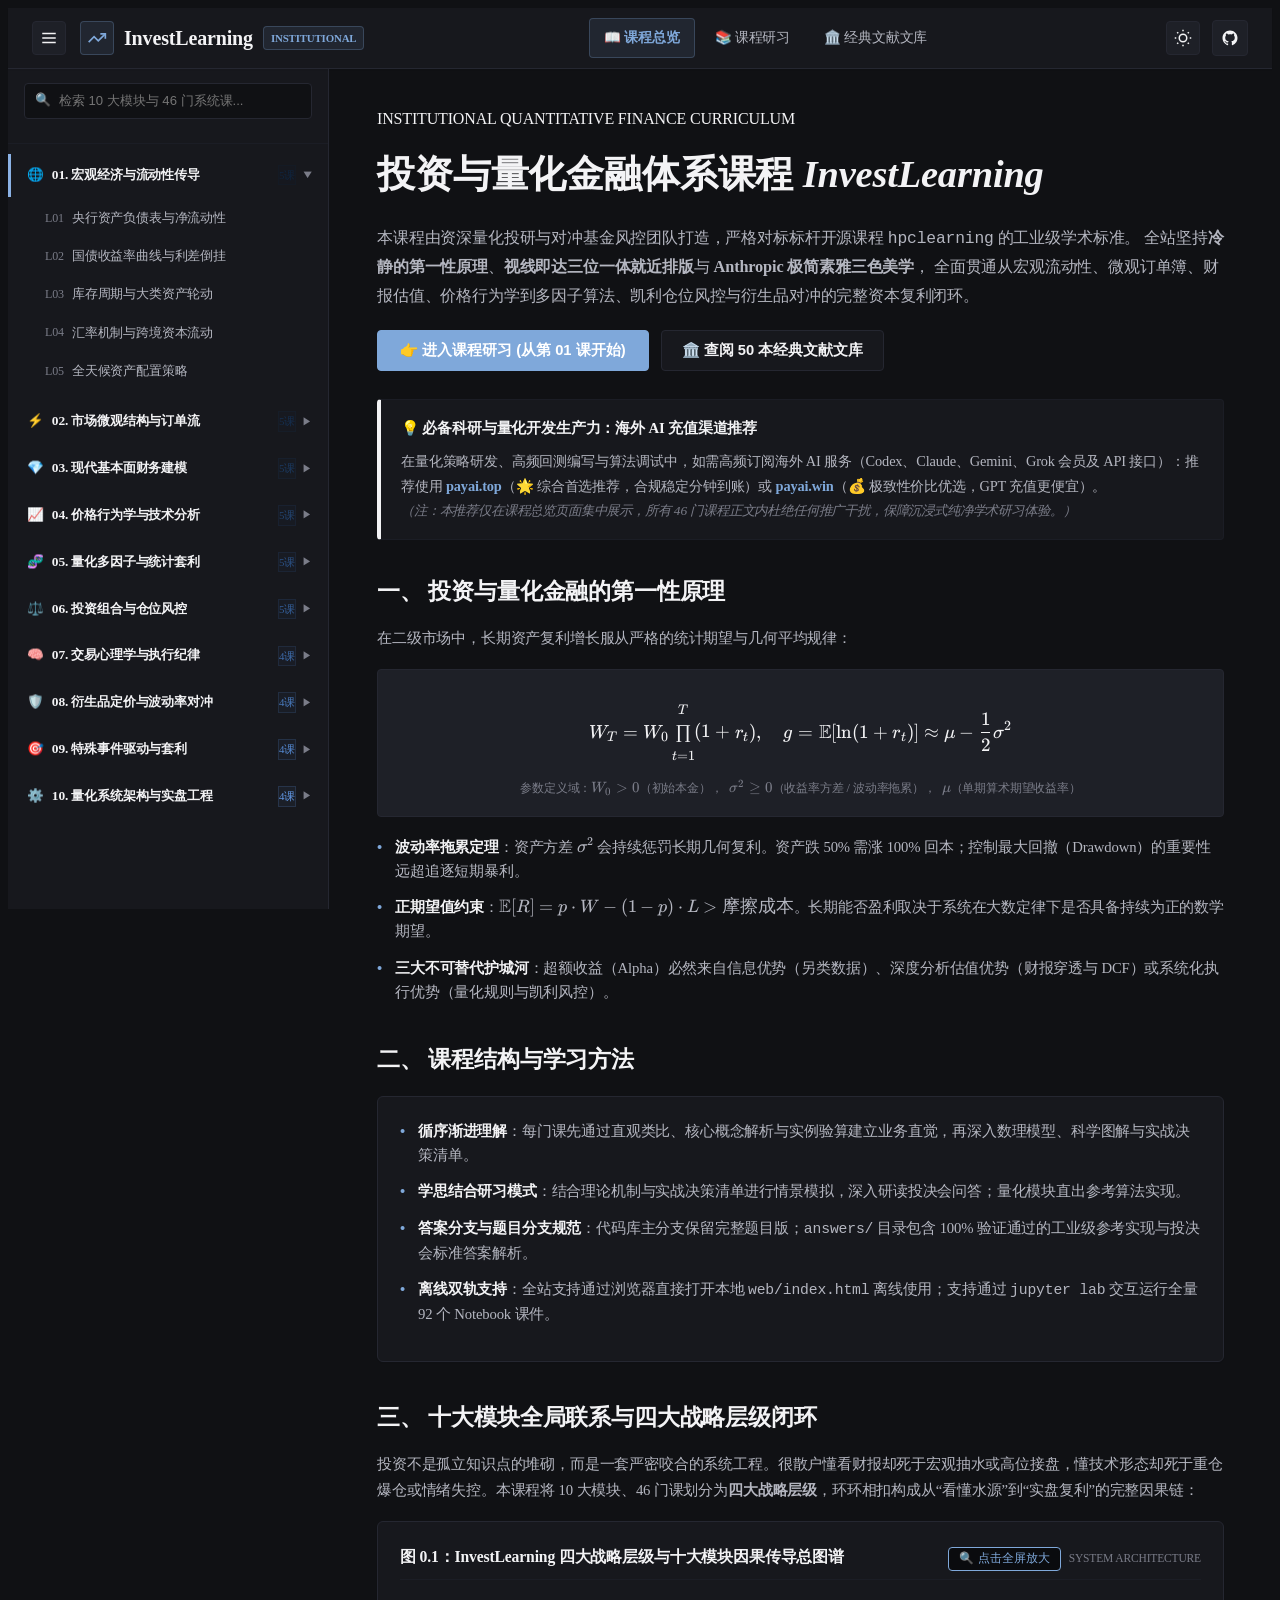
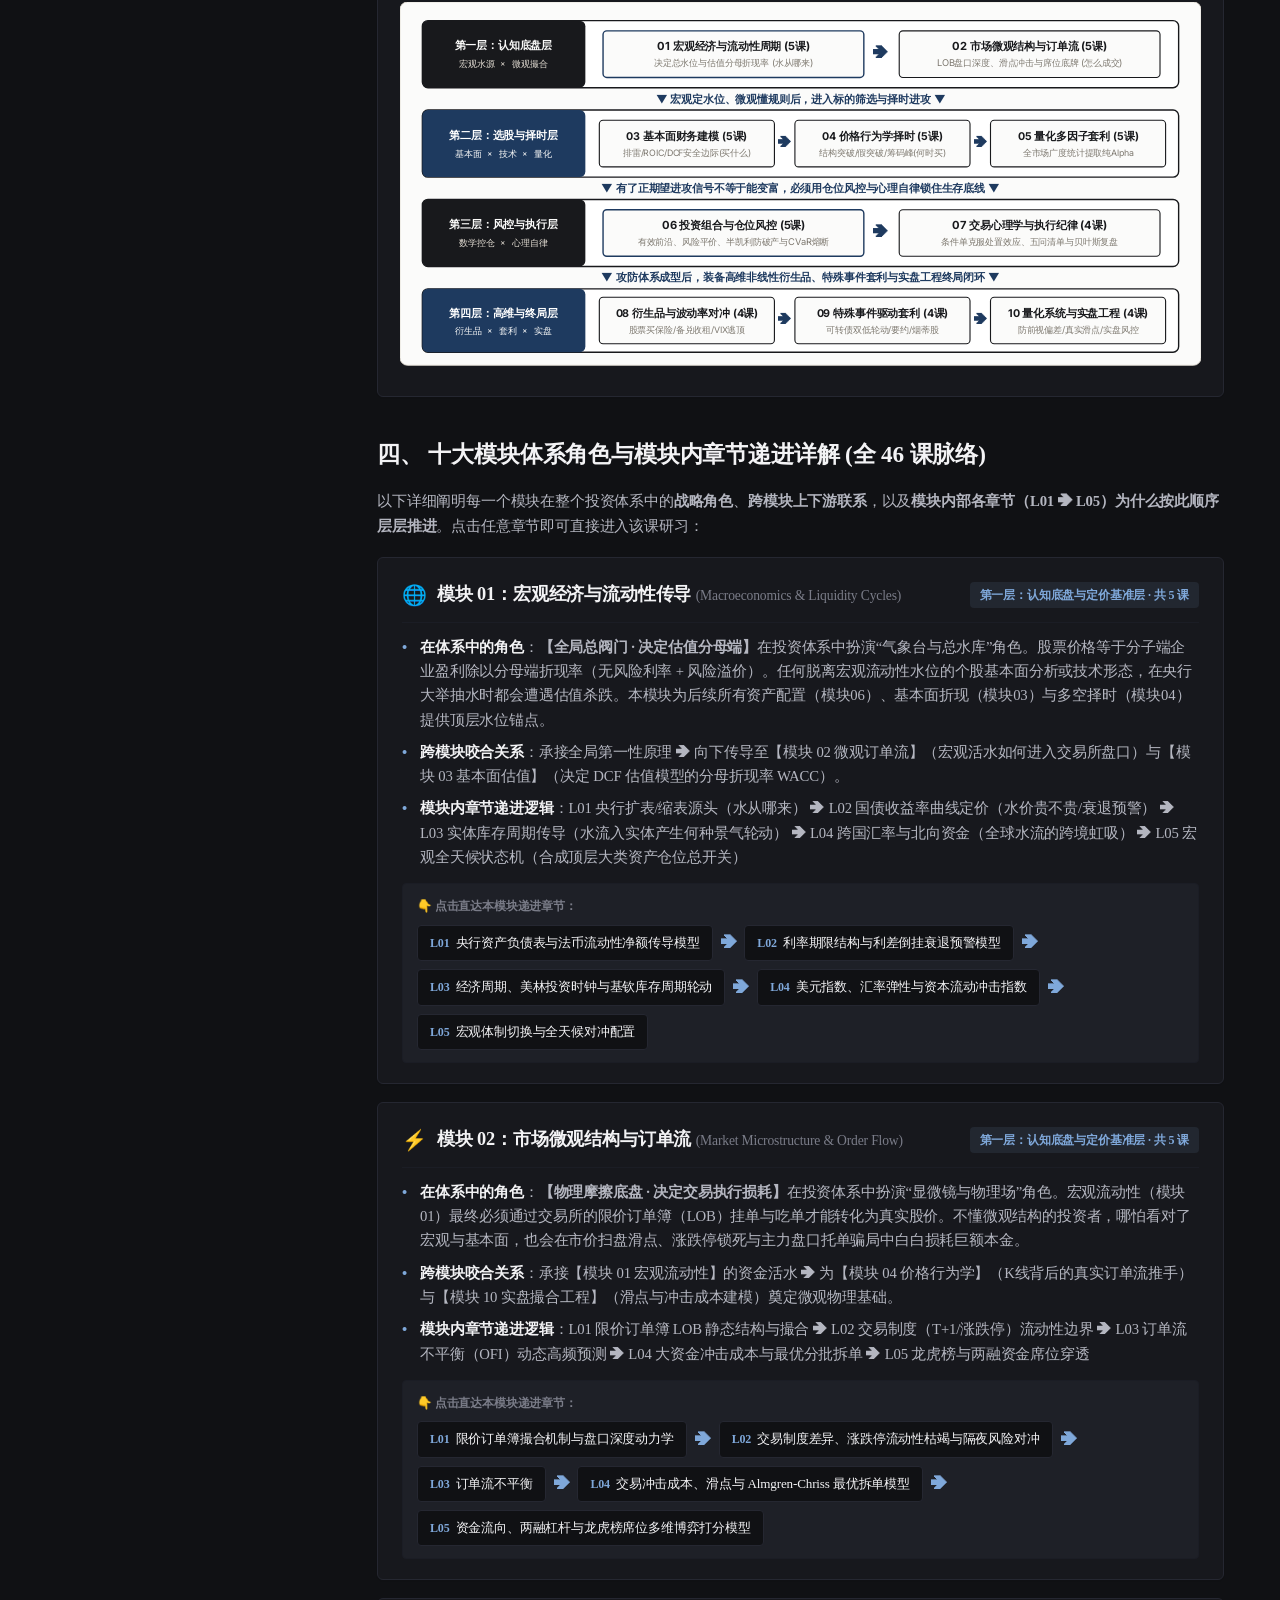
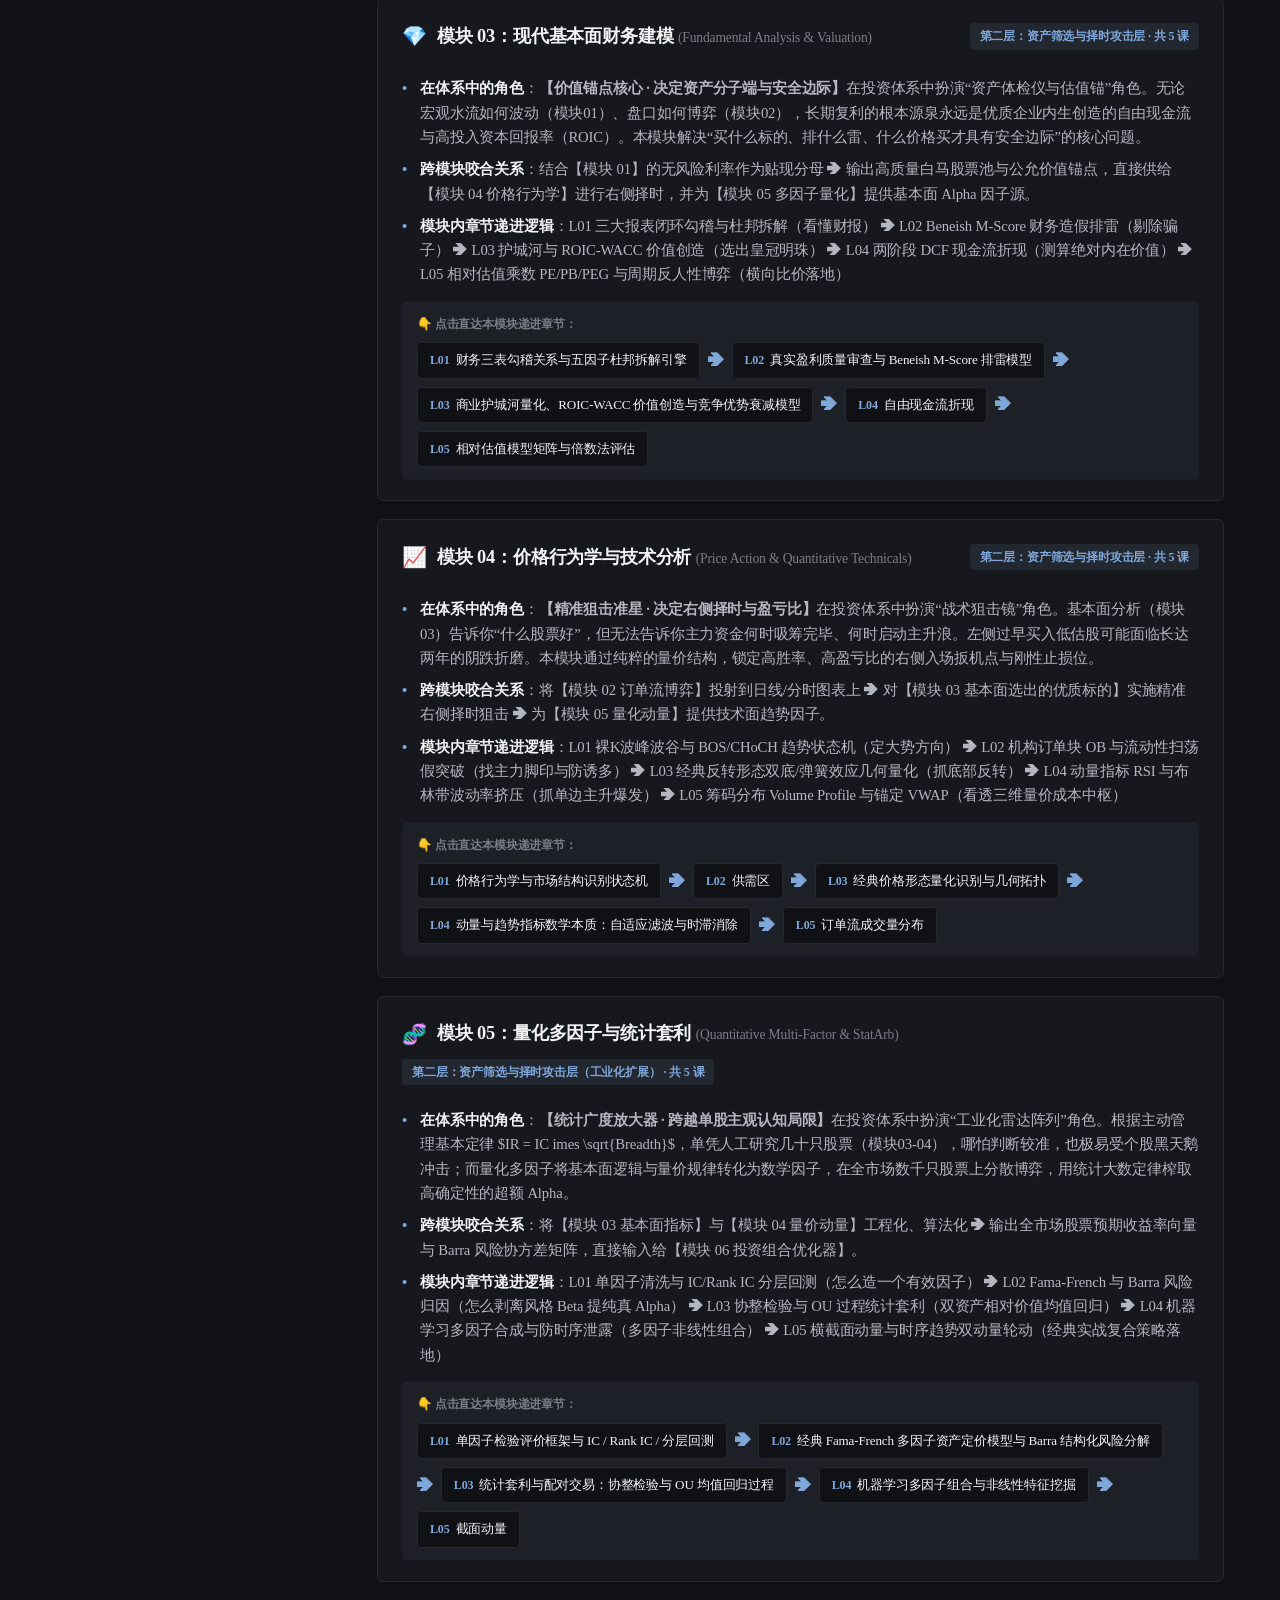
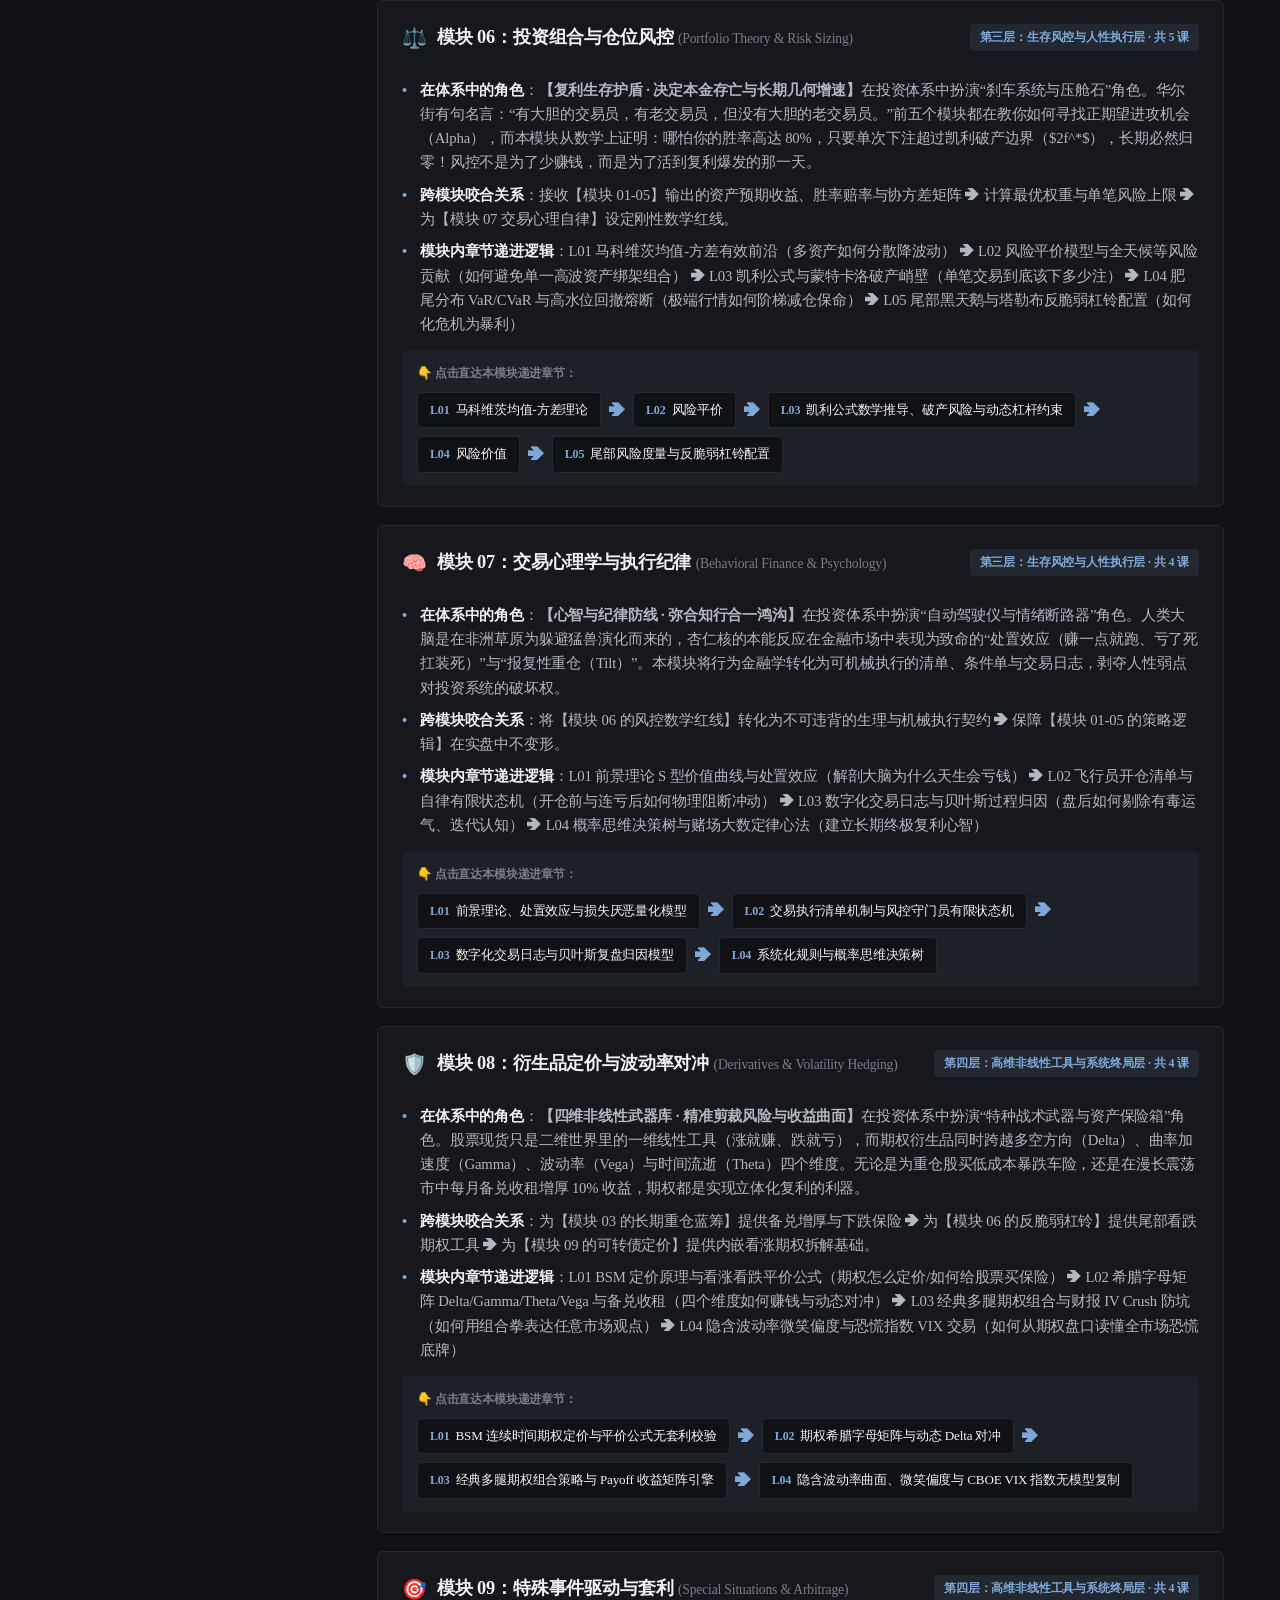
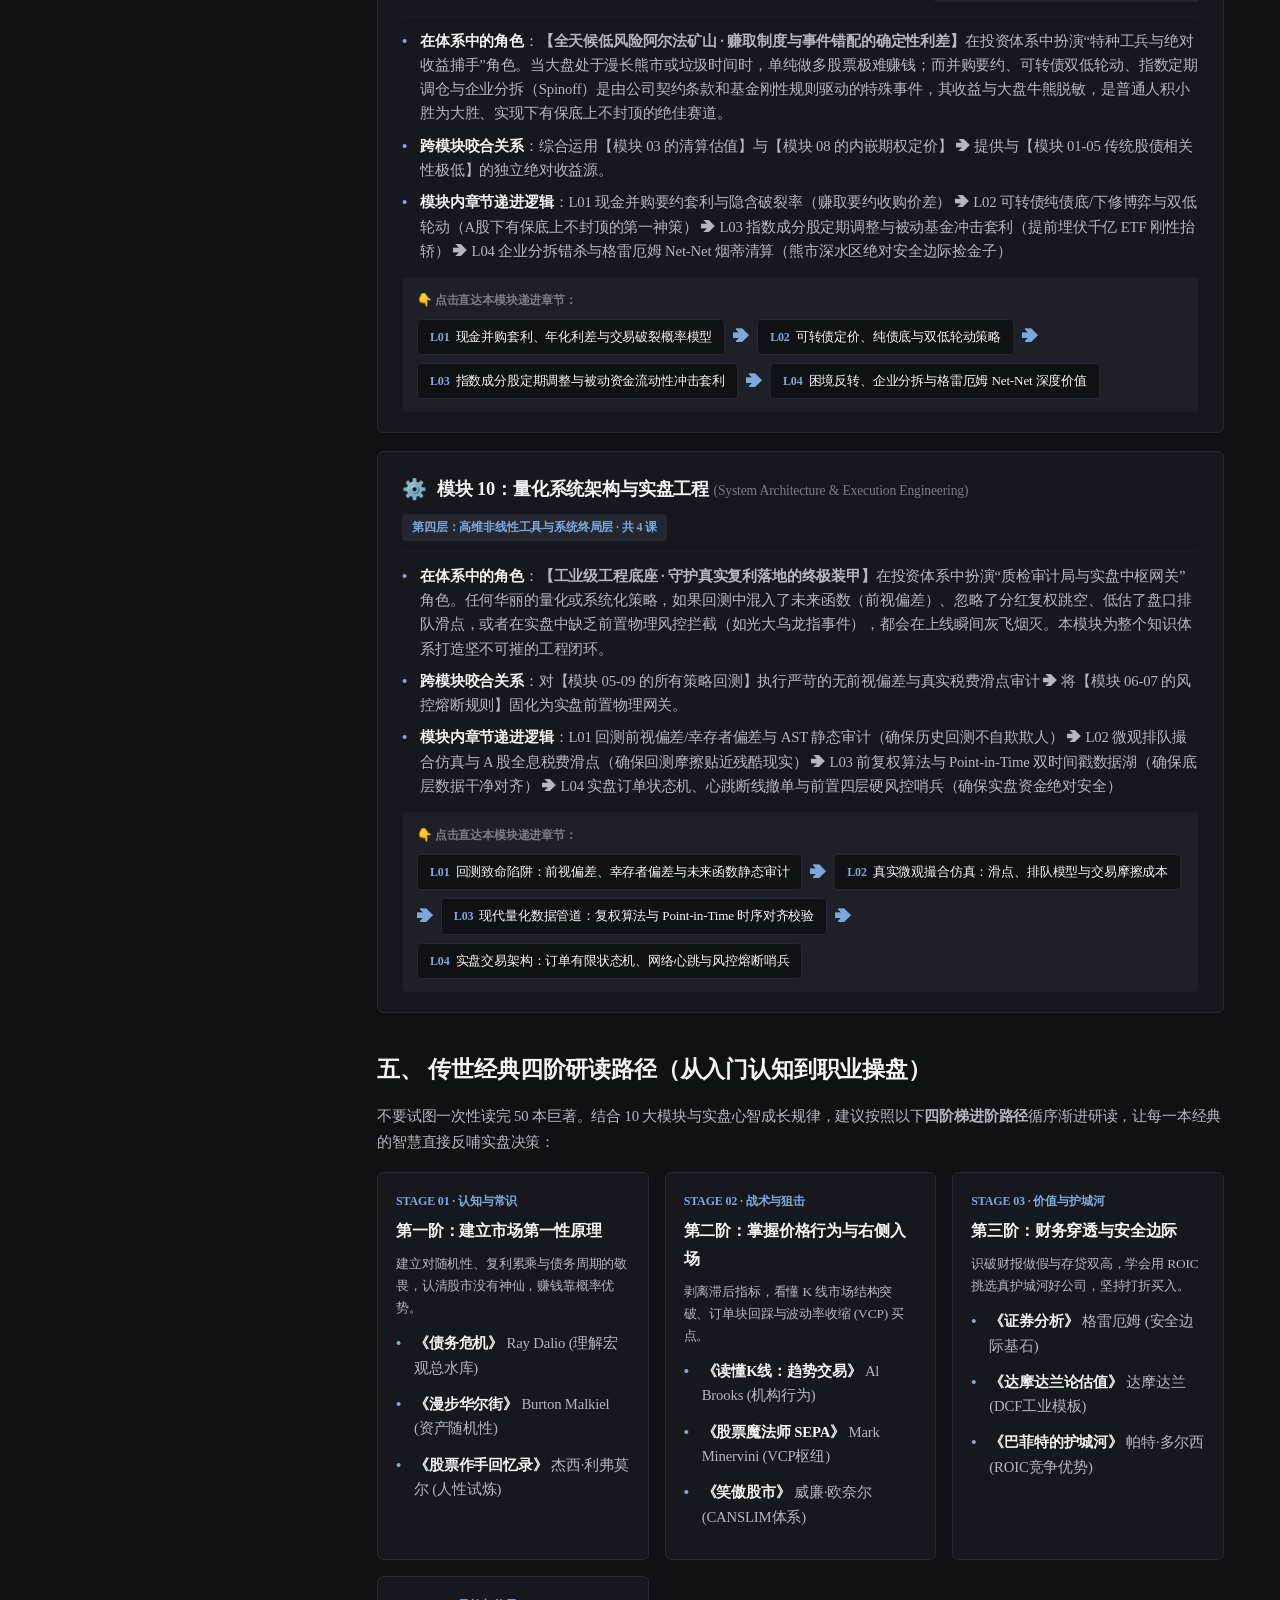
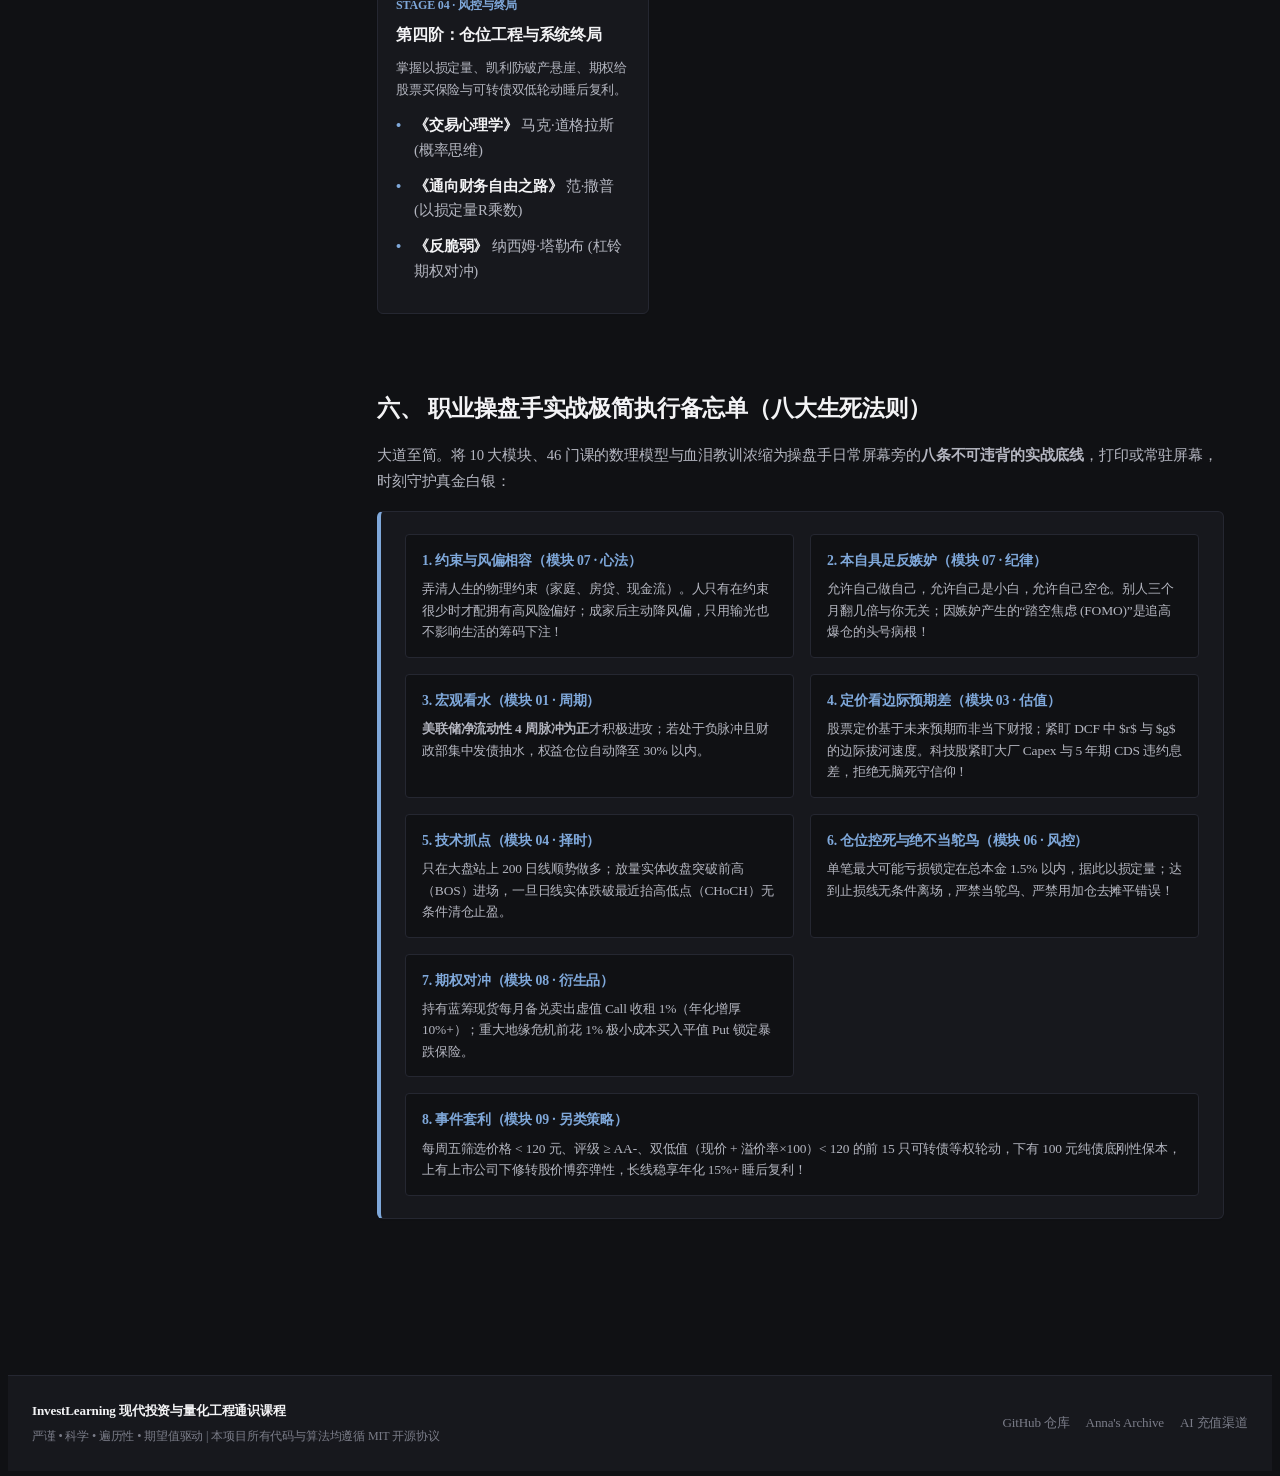
==== commit 20111110: "feat: integrate Qin Xiaoming investment philosophy into curriculum (constraint-risk compatibility, a" ====
--- a/web/index.html
+++ b/web/index.html
@@ -9,7 +9,7 @@
   <link rel="preconnect" href="https://fonts.gstatic.com" crossorigin>
   <link href="https://fonts.googleapis.com/css2?family=Inter:wght@400;500;600;700&family=JetBrains+Mono:wght@400;500;600&family=Newsreader:ital,opsz,wght@0,6..72,400;0,6..72,600;1,6..72,400&display=swap" rel="stylesheet">
   
-  <link rel="stylesheet" href="css/style.css?v=20261018_v30">
+  <link rel="stylesheet" href="css/style.css?v=20261021_v31">
   
   <!-- KaTeX High-Performance Math Engine (Vendored Local + Cloudflare Fast CDN Fallback) -->
   <link rel="stylesheet" href="vendor/katex/katex.min.css" onerror="this.onerror=null;this.href='https://cdnjs.cloudflare.com/ajax/libs/KaTeX/0.16.9/katex.min.css';">
@@ -590,59 +590,66 @@
 
           <!-- Section 6: Institutional Trader's Core Execution Rules Cheat Sheet -->
           <div class="overview-block" style="margin-bottom:38px;">
-            <h2 class="overview-h2" style="font-family:var(--font-serif); font-size:1.45rem; margin-bottom:12px; color:var(--text-primary);">六、 职业操盘手实战极简执行备忘单（七大生死法则）</h2>
+            <h2 class="overview-h2" style="font-family:var(--font-serif); font-size:1.45rem; margin-bottom:12px; color:var(--text-primary);">六、 职业操盘手实战极简执行备忘单（八大生死法则）</h2>
             <p style="margin-bottom:16px; font-size:0.92rem; color:var(--text-secondary); line-height:1.75;">
-              大道至简。将 10 大模块、46 门课的精华浓缩为操盘手日常屏幕旁的<strong>七条不可违背的实战底线</strong>，打印或常驻屏幕，时刻守护真金白银：
+              大道至简。将 10 大模块、46 门课的数理模型与血泪教训浓缩为操盘手日常屏幕旁的<strong>八条不可违背的实战底线</strong>，打印或常驻屏幕，时刻守护真金白银：
             </p>
 
             <div class="diagram-card" style="margin:0; padding:22px 24px; border-left:4px solid var(--claude-terracotta);">
               <div style="display:grid; grid-template-columns:repeat(auto-fit, minmax(320px, 1fr)); gap:16px;">
                 <div style="background:var(--bg-primary); padding:14px 16px; border-radius:var(--radius-sm); border:1px solid var(--border-primary);">
-                  <div style="font-size:0.86rem; font-weight:700; color:var(--claude-terracotta); margin-bottom:6px;">1. 宏观看水（模块 01）</div>
+                  <div style="font-size:0.86rem; font-weight:700; color:var(--claude-terracotta); margin-bottom:6px;">1. 约束与风偏相容（模块 07 · 心法）</div>
+                  <div style="font-size:0.84rem; line-height:1.6; color:var(--text-secondary);">
+                    弄清人生的物理约束（家庭、房贷、现金流）。人只有在约束很少时才配拥有高风险偏好；成家后主动降风偏，只用输光也不影响生活的筹码下注！
+                  </div>
+                </div>
+
+                <div style="background:var(--bg-primary); padding:14px 16px; border-radius:var(--radius-sm); border:1px solid var(--border-primary);">
+                  <div style="font-size:0.86rem; font-weight:700; color:var(--claude-terracotta); margin-bottom:6px;">2. 本自具足反嫉妒（模块 07 · 纪律）</div>
+                  <div style="font-size:0.84rem; line-height:1.6; color:var(--text-secondary);">
+                    允许自己做自己，允许自己是小白，允许自己空仓。别人三个月翻几倍与你无关；因嫉妒产生的“踏空焦虑 (FOMO)”是追高爆仓的头号病根！
+                  </div>
+                </div>
+
+                <div style="background:var(--bg-primary); padding:14px 16px; border-radius:var(--radius-sm); border:1px solid var(--border-primary);">
+                  <div style="font-size:0.86rem; font-weight:700; color:var(--claude-terracotta); margin-bottom:6px;">3. 宏观看水（模块 01 · 周期）</div>
                   <div style="font-size:0.84rem; line-height:1.6; color:var(--text-secondary);">
                     <b>美联储净流动性 4 周脉冲为正</b>才积极进攻；若处于负脉冲且财政部集中发债抽水，权益仓位自动降至 30% 以内。
                   </div>
                 </div>
 
                 <div style="background:var(--bg-primary); padding:14px 16px; border-radius:var(--radius-sm); border:1px solid var(--border-primary);">
-                  <div style="font-size:0.86rem; font-weight:700; color:var(--claude-terracotta); margin-bottom:6px;">2. 盘口看单（模块 02）</div>
+                  <div style="font-size:0.86rem; font-weight:700; color:var(--claude-terracotta); margin-bottom:6px;">4. 定价看边际预期差（模块 03 · 估值）</div>
                   <div style="font-size:0.84rem; line-height:1.6; color:var(--text-secondary);">
-                    严禁用市价单买入中小盘冷门股；买入挂买一档排队做流动性提供者，单笔买量不超过日成交额的 1%，防 1%~2% 滑点被宰。
+                    股票定价基于未来预期而非当下财报；紧盯 DCF 中 $r$ 与 $g$ 的边际拔河速度。科技股紧盯大厂 Capex 与 5 年期 CDS 违约息差，拒绝无脑死守信仰！
                   </div>
                 </div>
 
                 <div style="background:var(--bg-primary); padding:14px 16px; border-radius:var(--radius-sm); border:1px solid var(--border-primary);">
-                  <div style="font-size:0.86rem; font-weight:700; color:var(--claude-terracotta); margin-bottom:6px;">3. 财报排雷（模块 03）</div>
-                  <div style="font-size:0.84rem; line-height:1.6; color:var(--text-secondary);">
-                    “存贷双高（账面趴几十亿现金却借高息贷款）”一票否决；净现比连续 3 年小于 0.8 警惕纸面富贵；好公司坚持打七折买入。
-                  </div>
-                </div>
-
-                <div style="background:var(--bg-primary); padding:14px 16px; border-radius:var(--radius-sm); border:1px solid var(--border-primary);">
-                  <div style="font-size:0.86rem; font-weight:700; color:var(--claude-terracotta); margin-bottom:6px;">4. 技术抓点（模块 04）</div>
+                  <div style="font-size:0.86rem; font-weight:700; color:var(--claude-terracotta); margin-bottom:6px;">5. 技术抓点（模块 04 · 择时）</div>
                   <div style="font-size:0.84rem; line-height:1.6; color:var(--text-secondary);">
                     只在大盘站上 200 日线顺势做多；放量实体收盘突破前高（BOS）进场，一旦日线实体跌破最近抬高低点（CHoCH）无条件清仓止盈。
                   </div>
                 </div>
 
                 <div style="background:var(--bg-primary); padding:14px 16px; border-radius:var(--radius-sm); border:1px solid var(--border-primary);">
-                  <div style="font-size:0.86rem; font-weight:700; color:var(--claude-terracotta); margin-bottom:6px;">5. 仓位控死（模块 06–07）</div>
+                  <div style="font-size:0.86rem; font-weight:700; color:var(--claude-terracotta); margin-bottom:6px;">6. 仓位控死与绝不当鸵鸟（模块 06 · 风控）</div>
                   <div style="font-size:0.84rem; line-height:1.6; color:var(--text-secondary);">
-                    单笔最大可能亏损锁定在总本金 1.5% 以内，据此倒推买入股数；执行半凯利（0.5 f*），绝不越过 2f* 破产悬崖；浮亏严禁补仓！
+                    单笔最大可能亏损锁定在总本金 1.5% 以内，据此以损定量；达到止损线无条件离场，严禁当鸵鸟、严禁用加仓去摊平错误！
                   </div>
                 </div>
 
                 <div style="background:var(--bg-primary); padding:14px 16px; border-radius:var(--radius-sm); border:1px solid var(--border-primary);">
-                  <div style="font-size:0.86rem; font-weight:700; color:var(--claude-terracotta); margin-bottom:6px;">6. 期权对冲（模块 08）</div>
+                  <div style="font-size:0.86rem; font-weight:700; color:var(--claude-terracotta); margin-bottom:6px;">7. 期权对冲（模块 08 · 衍生品）</div>
                   <div style="font-size:0.84rem; line-height:1.6; color:var(--text-secondary);">
                     持有蓝筹现货每月备兑卖出虚值 Call 收租 1%（年化增厚 10%+）；重大地缘危机前花 1% 极小成本买入平值 Put 锁定暴跌保险。
                   </div>
                 </div>
 
                 <div style="background:var(--bg-primary); padding:14px 16px; border-radius:var(--radius-sm); border:1px solid var(--border-primary); grid-column:1 / -1;">
-                  <div style="font-size:0.86rem; font-weight:700; color:var(--claude-terracotta); margin-bottom:6px;">7. 事件套利（模块 09）</div>
+                  <div style="font-size:0.86rem; font-weight:700; color:var(--claude-terracotta); margin-bottom:6px;">8. 事件套利（模块 09 · 另类策略）</div>
                   <div style="font-size:0.84rem; line-height:1.6; color:var(--text-secondary);">
-                    每周五筛选价格 &lt; 120 元、评级 &ge; AA-、双低值（现价 + 溢价率×100）&lt; 120 的前 15 只可转债等权轮动，下有 100 元纯债底刚性保本，上有上市公司下修转股价博弈弹性，长线稳享年化 15%+ 复利！
+                    每周五筛选价格 &lt; 120 元、评级 &ge; AA-、双低值（现价 + 溢价率×100）&lt; 120 的前 15 只可转债等权轮动，下有 100 元纯债底刚性保本，上有上市公司下修转股价博弈弹性，长线稳享年化 15%+ 睡后复利！
                   </div>
                 </div>
               </div>
@@ -865,9 +872,9 @@
 
 
   <!-- Scripts -->
-  <script src="js/data-curriculum.js?v=20261018_v30"></script>
-  <script src="js/data-books.js?v=20261018_v30"></script>
-  <script src="js/charts.js?v=20261018_v30"></script>
-  <script src="js/app.js?v=20261018_v30"></script>
+  <script src="js/data-curriculum.js?v=20261021_v31"></script>
+  <script src="js/data-books.js?v=20261021_v31"></script>
+  <script src="js/charts.js?v=20261021_v31"></script>
+  <script src="js/app.js?v=20261021_v31"></script>
 </body>
 </html>
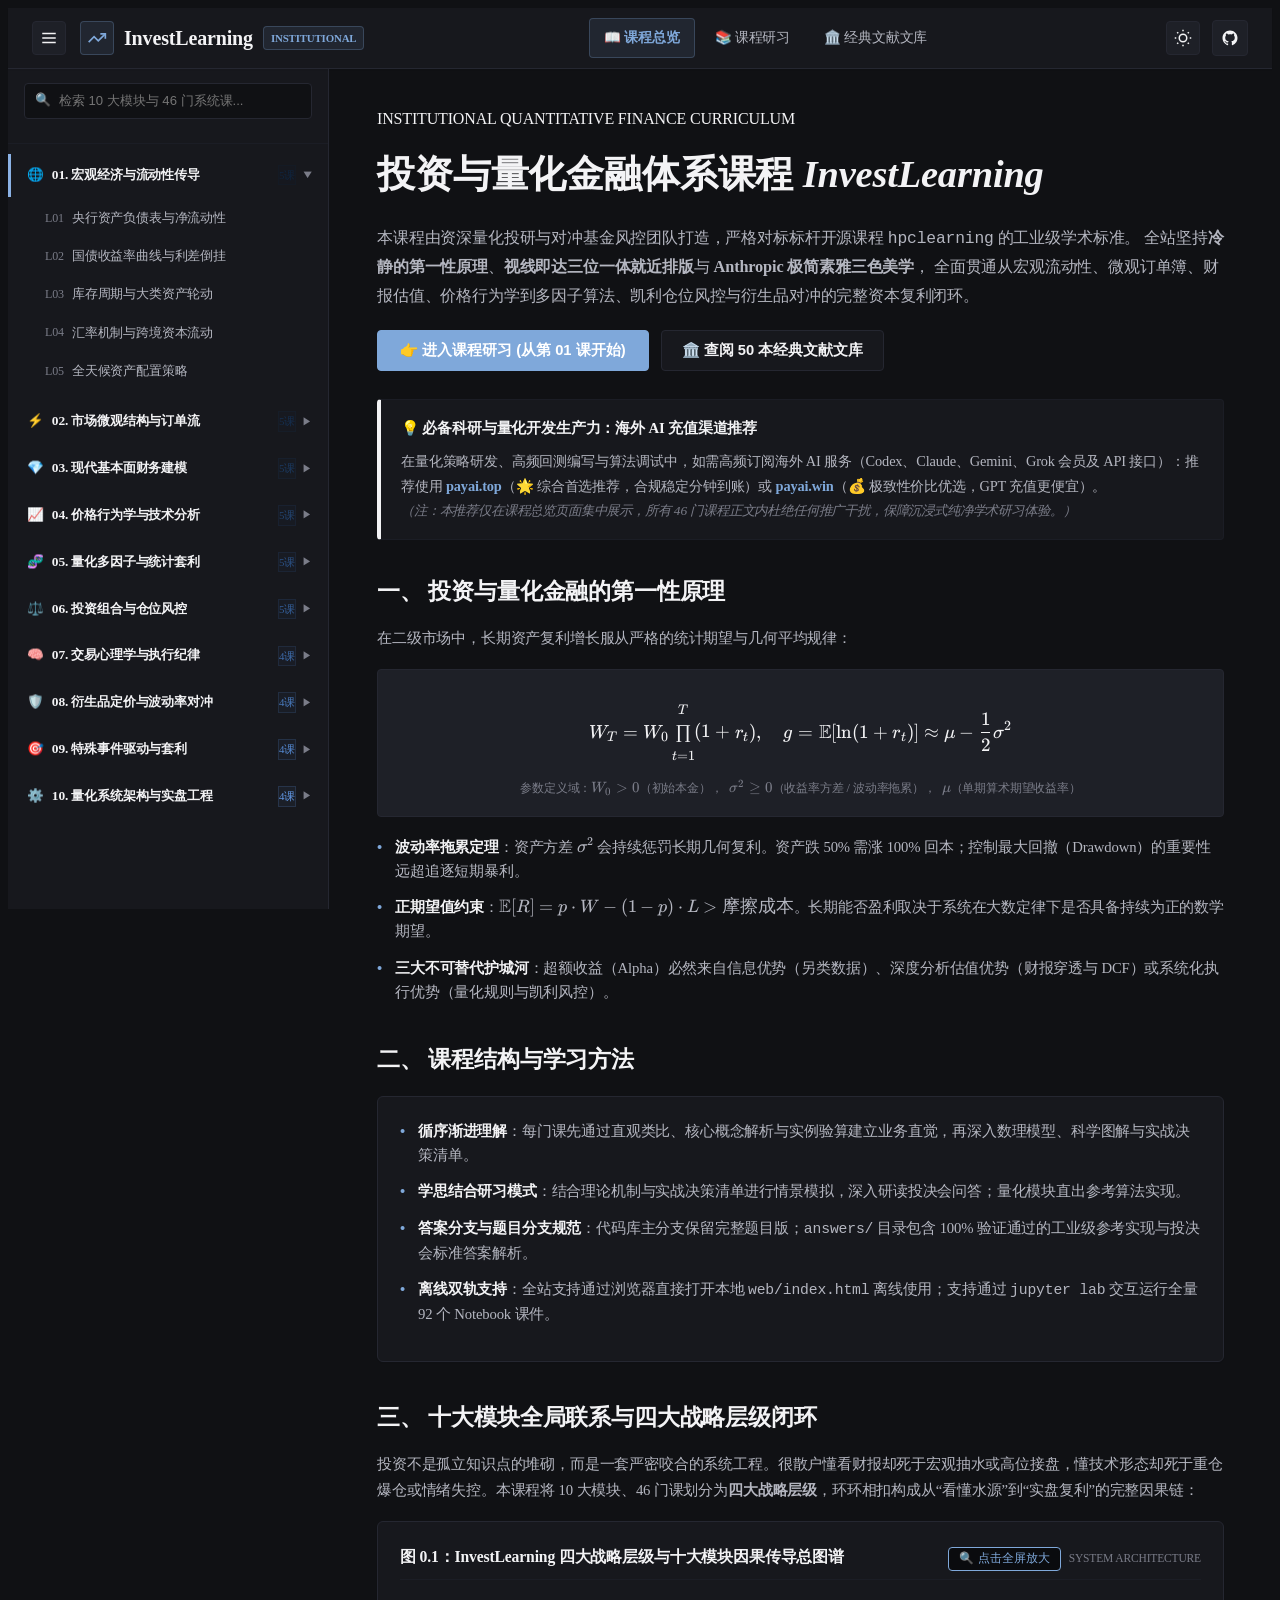
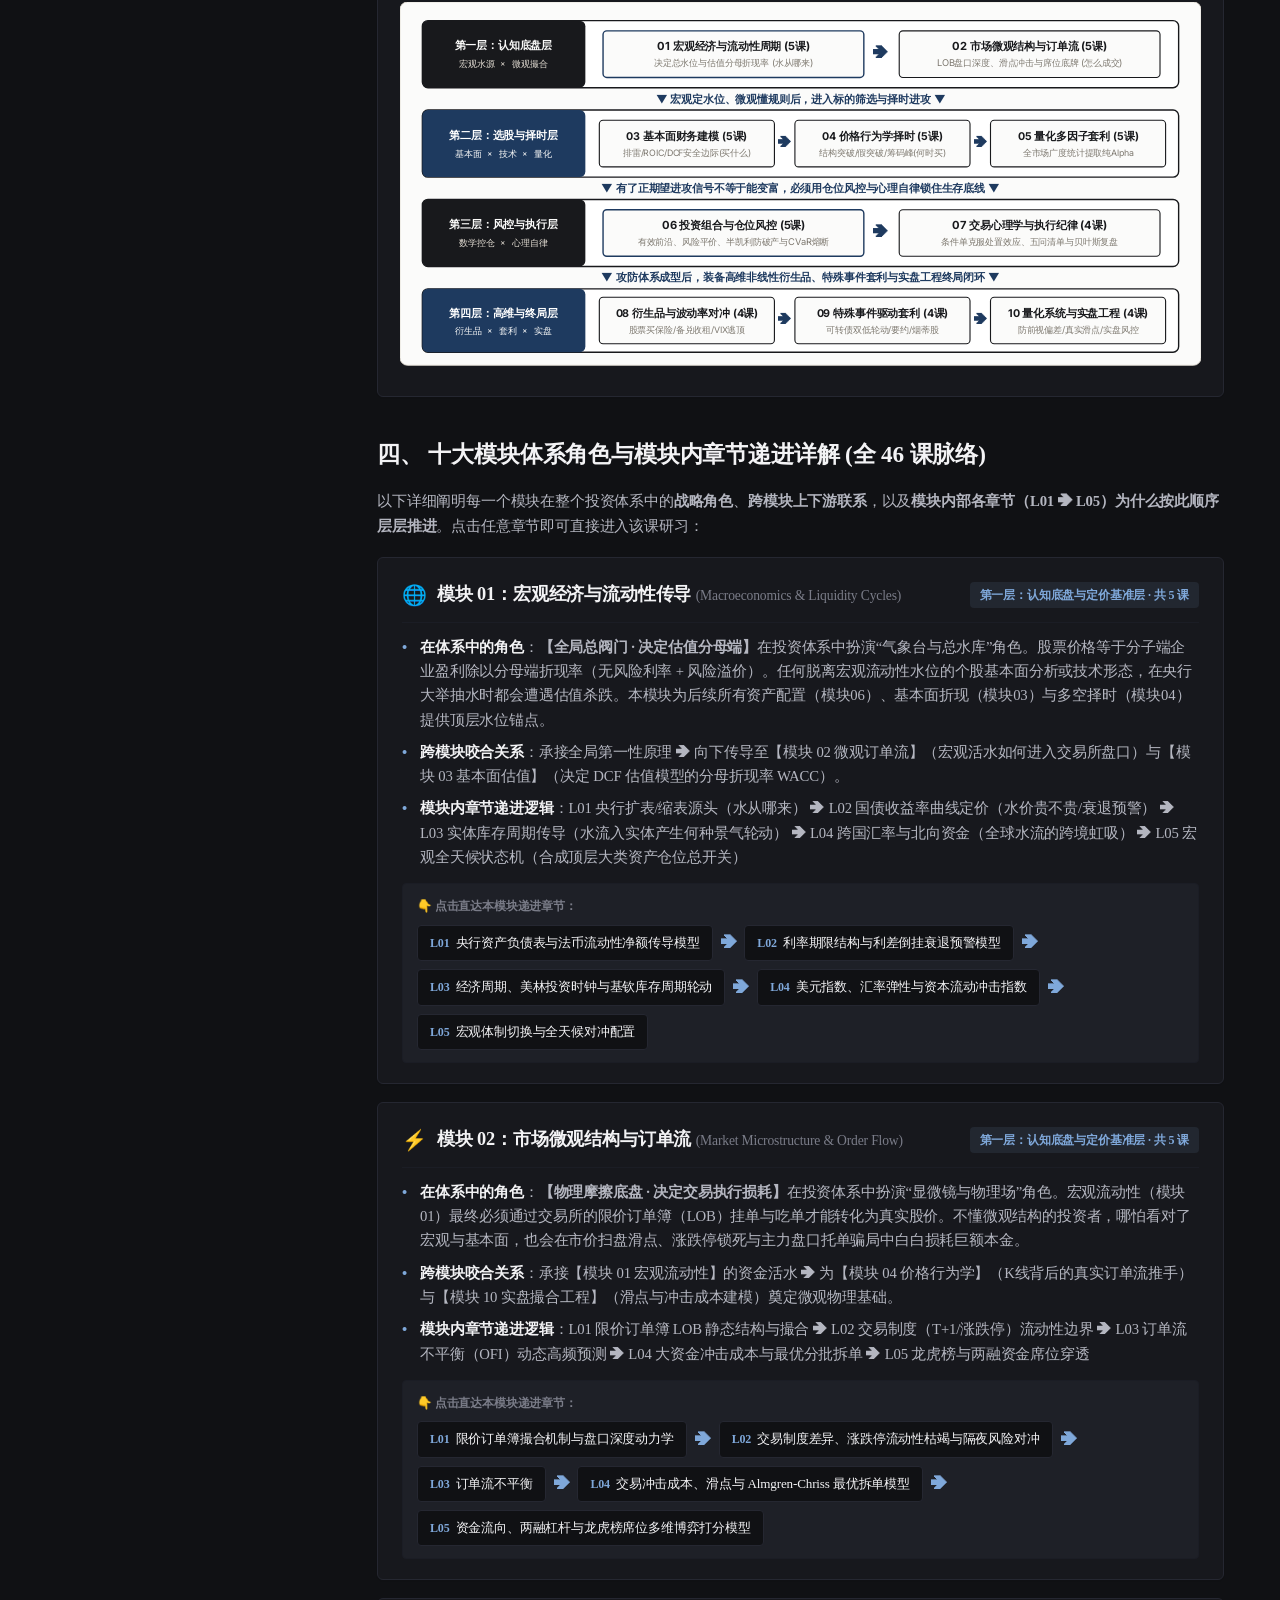
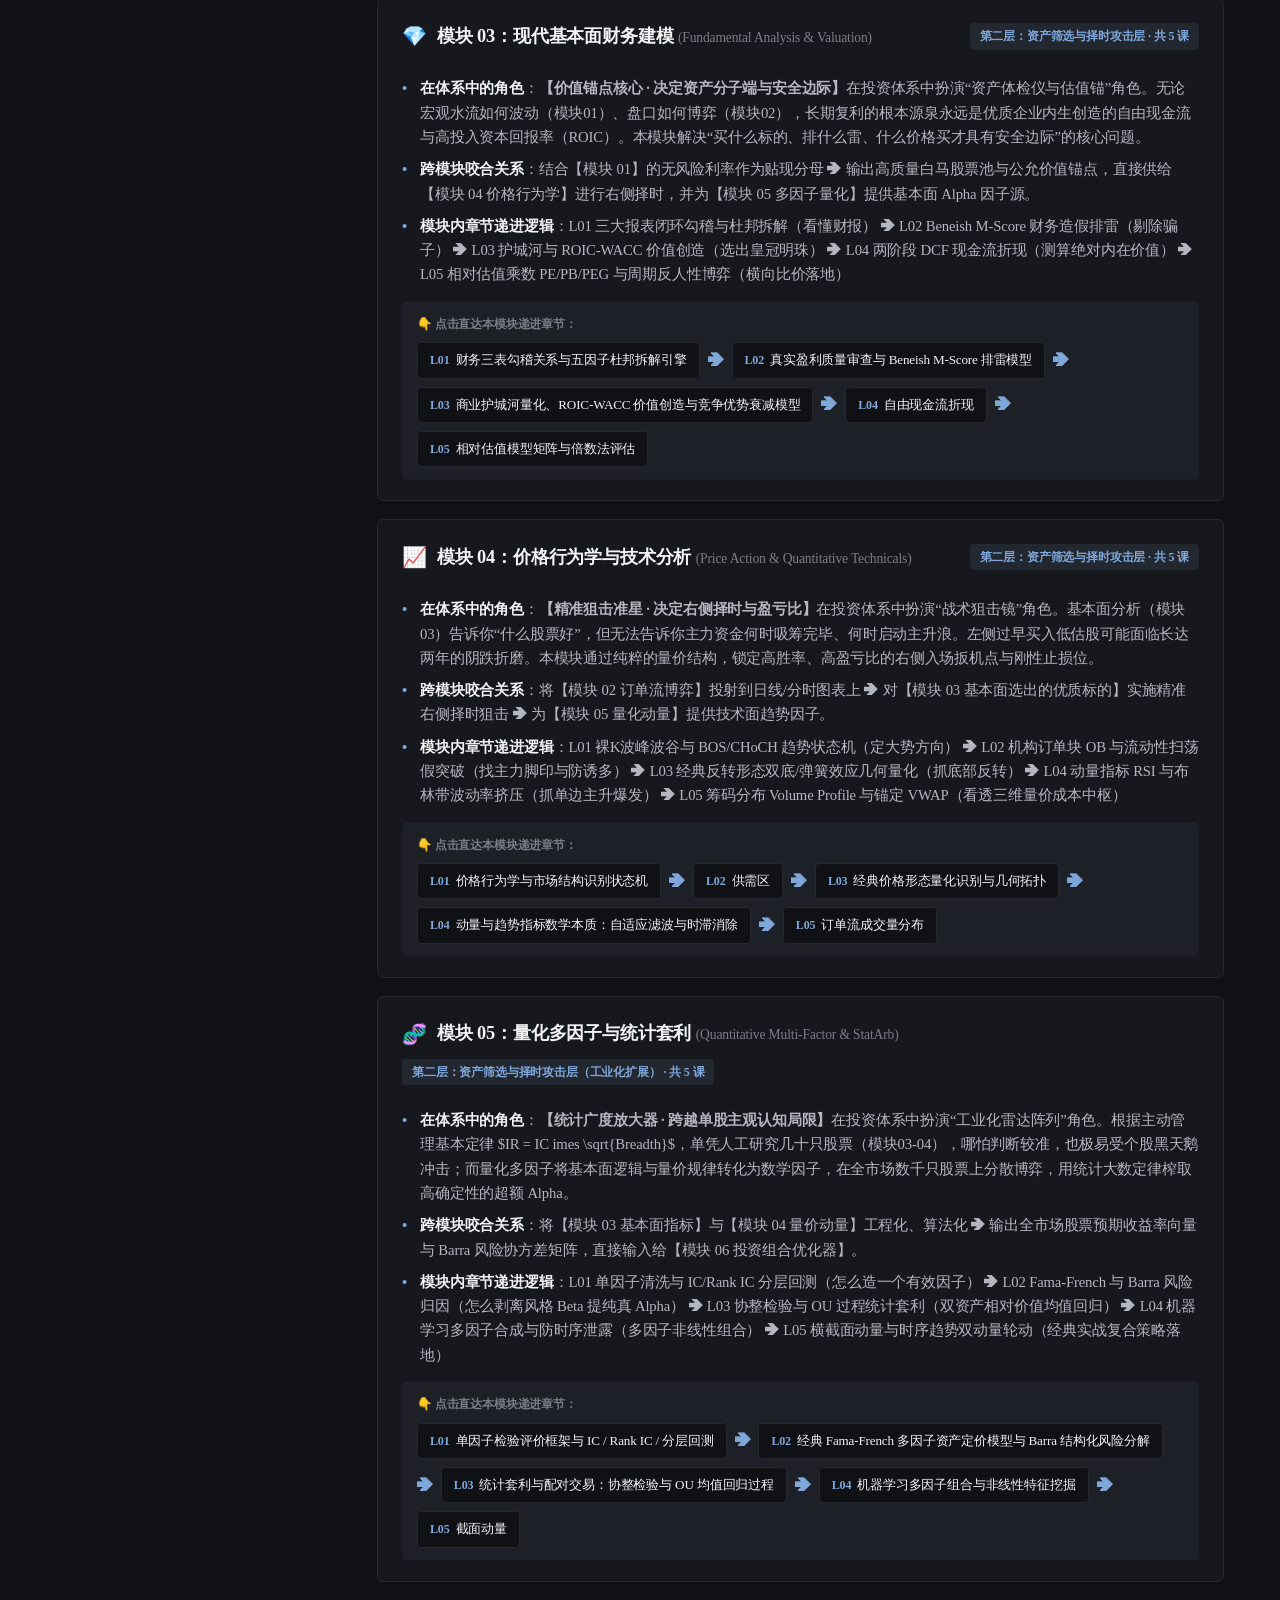
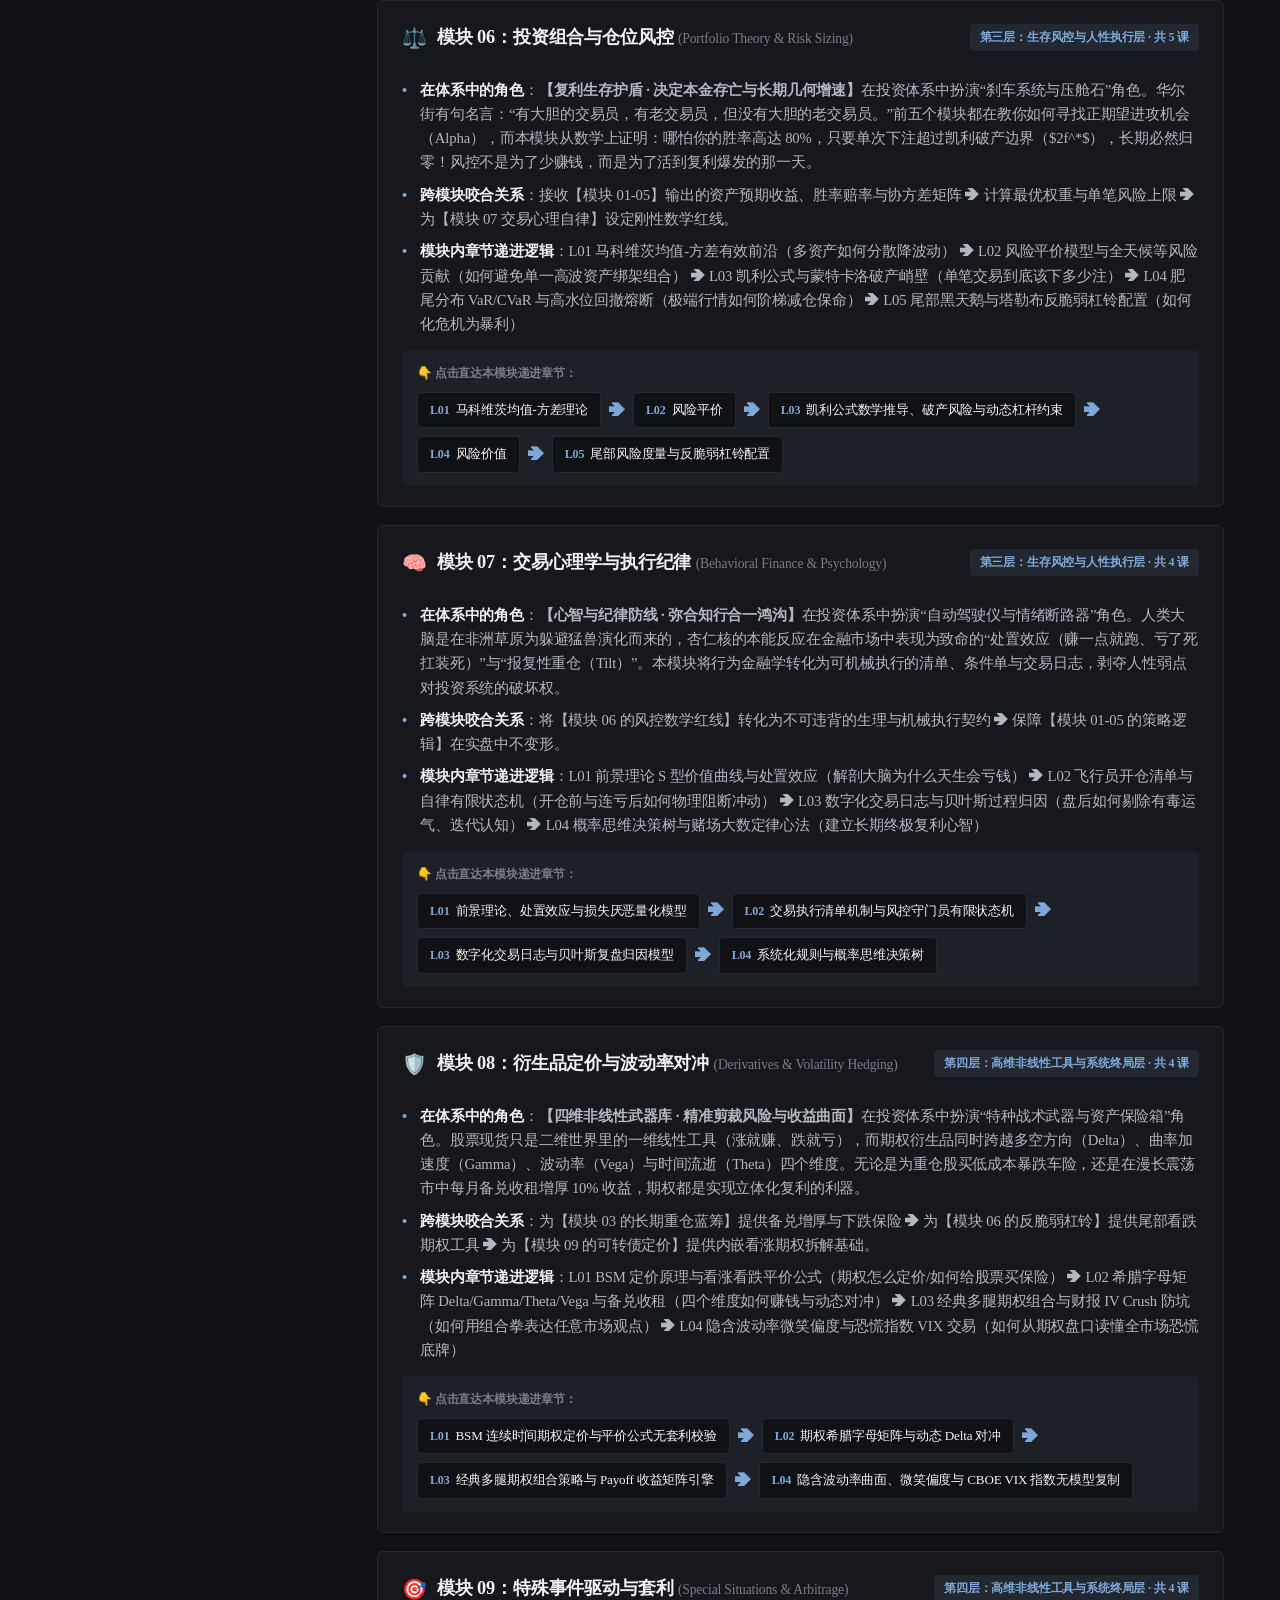
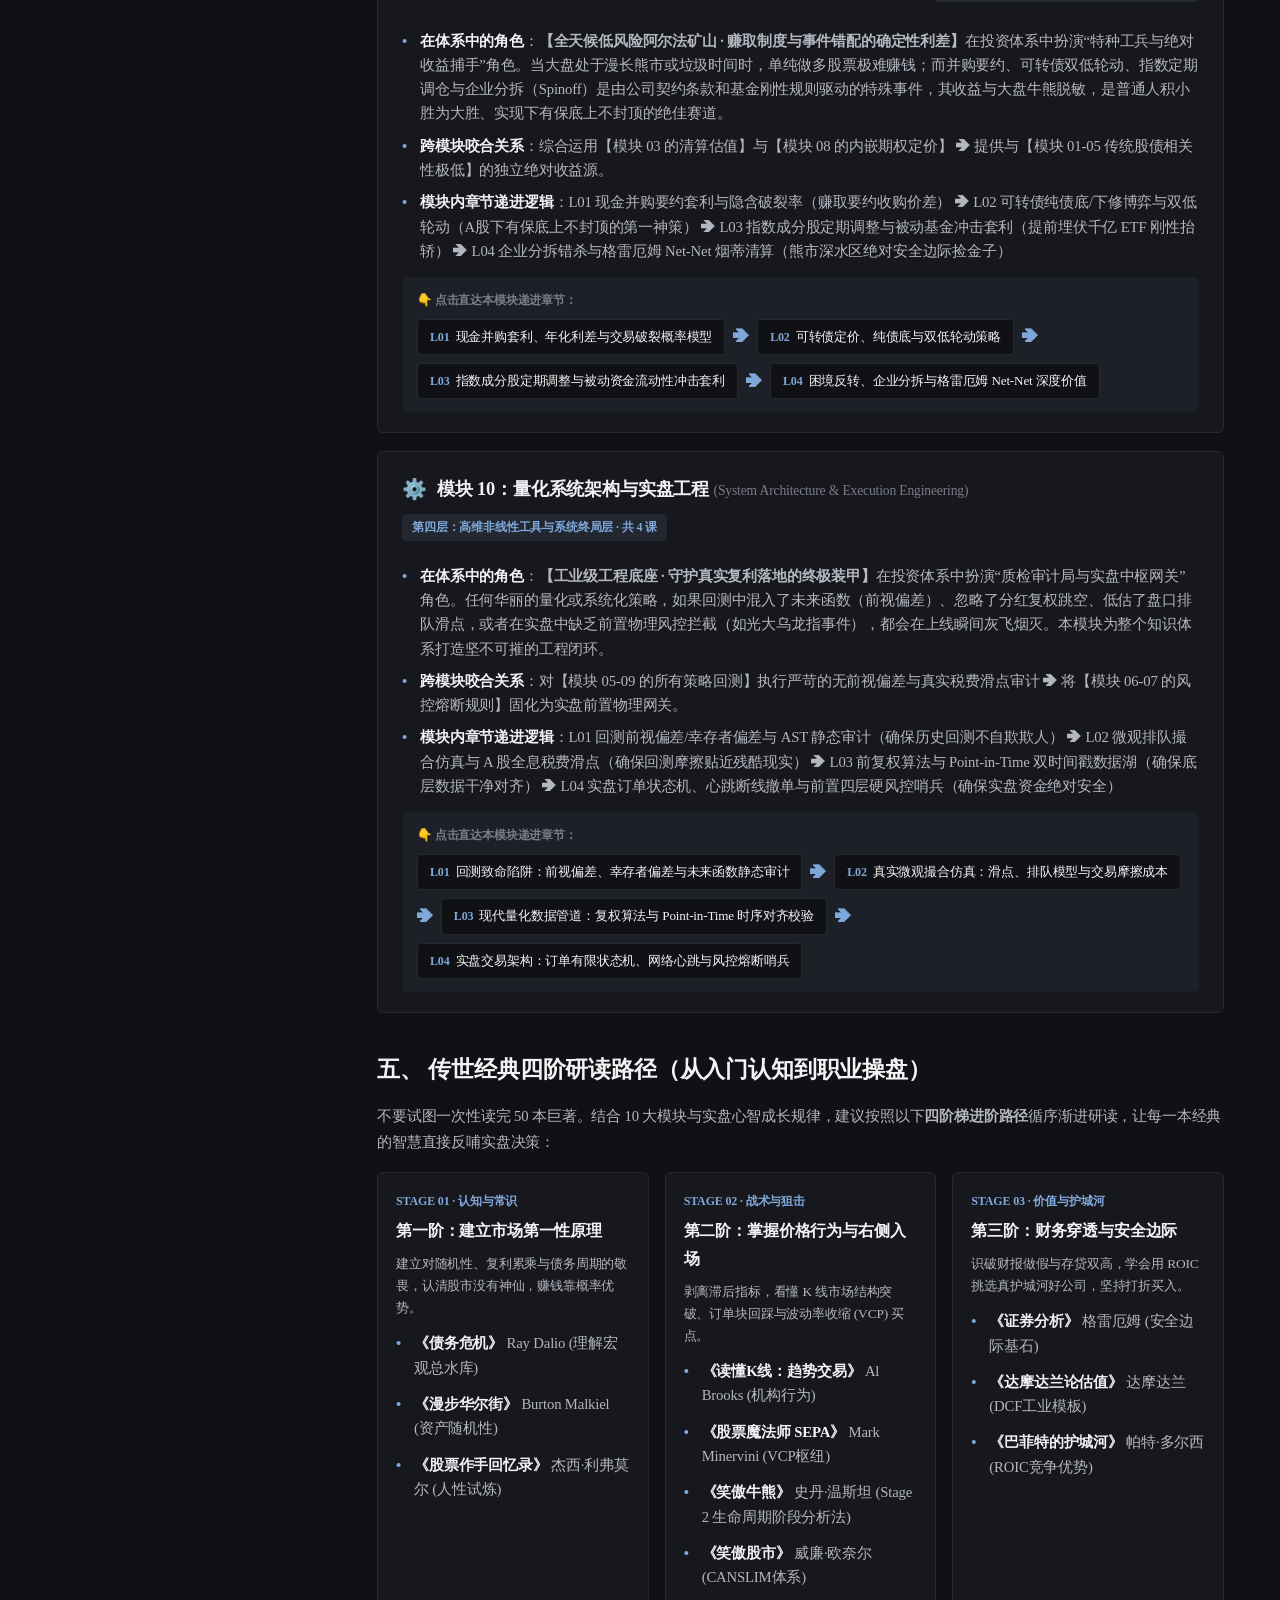
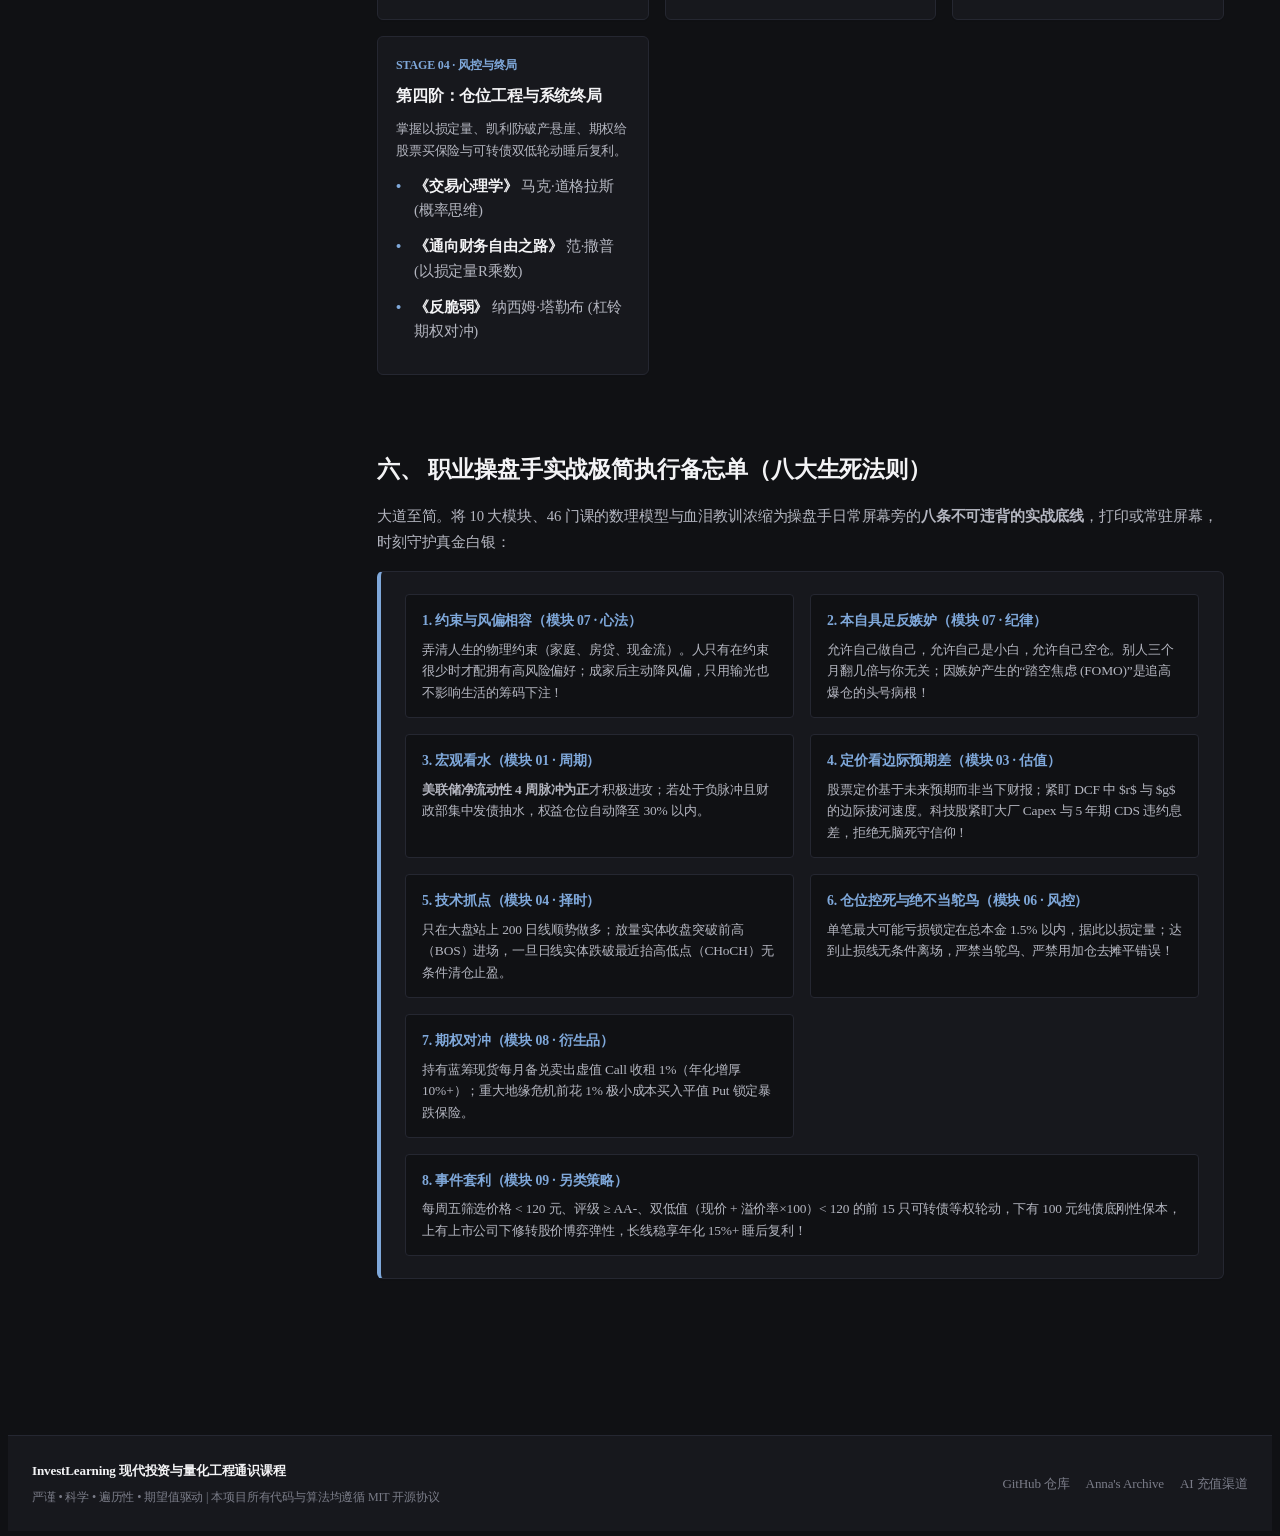
==== commit 5bf5d0fd: "feat: integrate Stan Weinstein Stage Analysis, two-step breakout-pullback entry, day-job cash flow l" ====
--- a/web/index.html
+++ b/web/index.html
@@ -9,7 +9,7 @@
   <link rel="preconnect" href="https://fonts.gstatic.com" crossorigin>
   <link href="https://fonts.googleapis.com/css2?family=Inter:wght@400;500;600;700&family=JetBrains+Mono:wght@400;500;600&family=Newsreader:ital,opsz,wght@0,6..72,400;0,6..72,600;1,6..72,400&display=swap" rel="stylesheet">
   
-  <link rel="stylesheet" href="css/style.css?v=20261021_v31">
+  <link rel="stylesheet" href="css/style.css?v=20261021_v32">
   
   <!-- KaTeX High-Performance Math Engine (Vendored Local + Cloudflare Fast CDN Fallback) -->
   <link rel="stylesheet" href="vendor/katex/katex.min.css" onerror="this.onerror=null;this.href='https://cdnjs.cloudflare.com/ajax/libs/KaTeX/0.16.9/katex.min.css';">
@@ -556,6 +556,7 @@
                 <ul class="label-list" style="margin:0; font-size:0.82rem;">
                   <li><strong>《读懂K线：趋势交易》</strong> Al Brooks (机构行为)</li>
                   <li><strong>《股票魔法师 SEPA》</strong> Mark Minervini (VCP枢纽)</li>
+                  <li><strong>《笑傲牛熊》</strong> 史丹·温斯坦 (Stage 2 生命周期阶段分析法)</li>
                   <li><strong>《笑傲股市》</strong> 威廉·欧奈尔 (CANSLIM体系)</li>
                 </ul>
               </div>
@@ -872,9 +873,9 @@
 
 
   <!-- Scripts -->
-  <script src="js/data-curriculum.js?v=20261021_v31"></script>
-  <script src="js/data-books.js?v=20261021_v31"></script>
-  <script src="js/charts.js?v=20261021_v31"></script>
-  <script src="js/app.js?v=20261021_v31"></script>
+  <script src="js/data-curriculum.js?v=20261021_v32"></script>
+  <script src="js/data-books.js?v=20261021_v32"></script>
+  <script src="js/charts.js?v=20261021_v32"></script>
+  <script src="js/app.js?v=20261021_v32"></script>
 </body>
 </html>
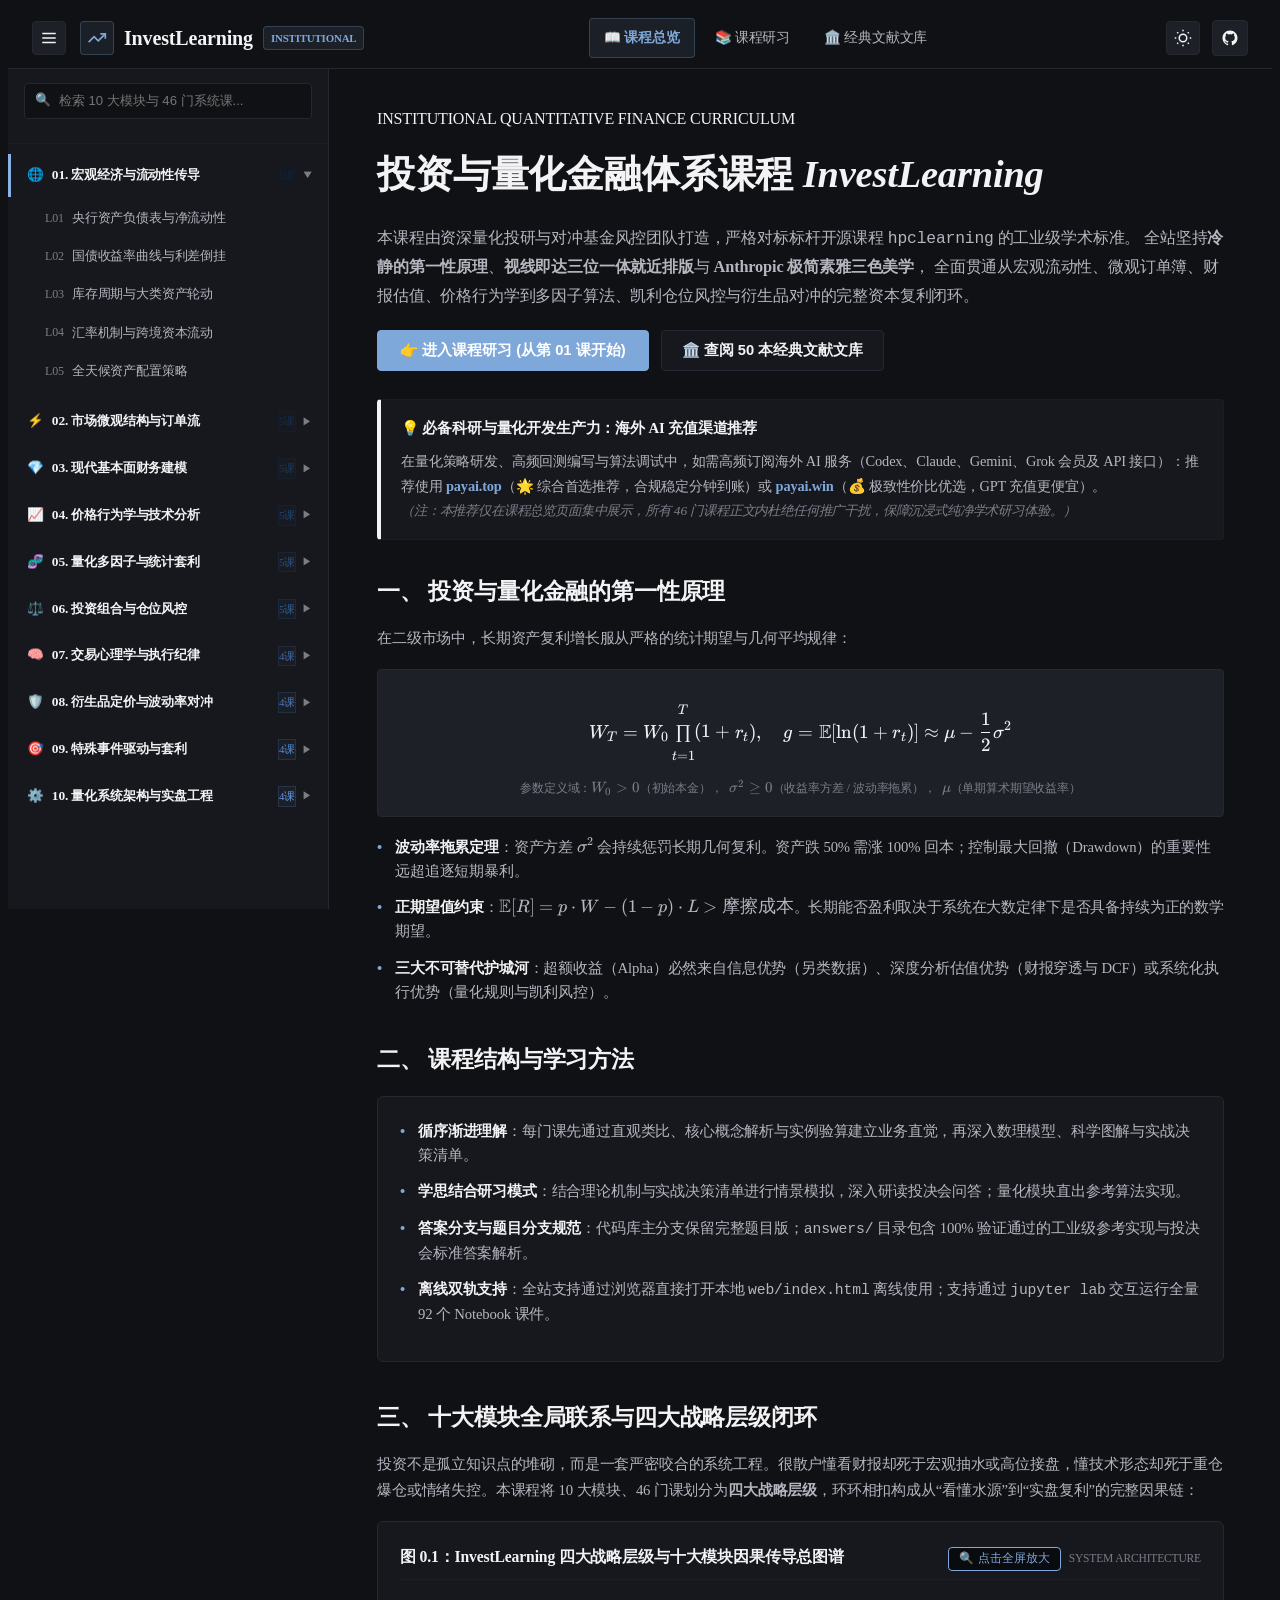
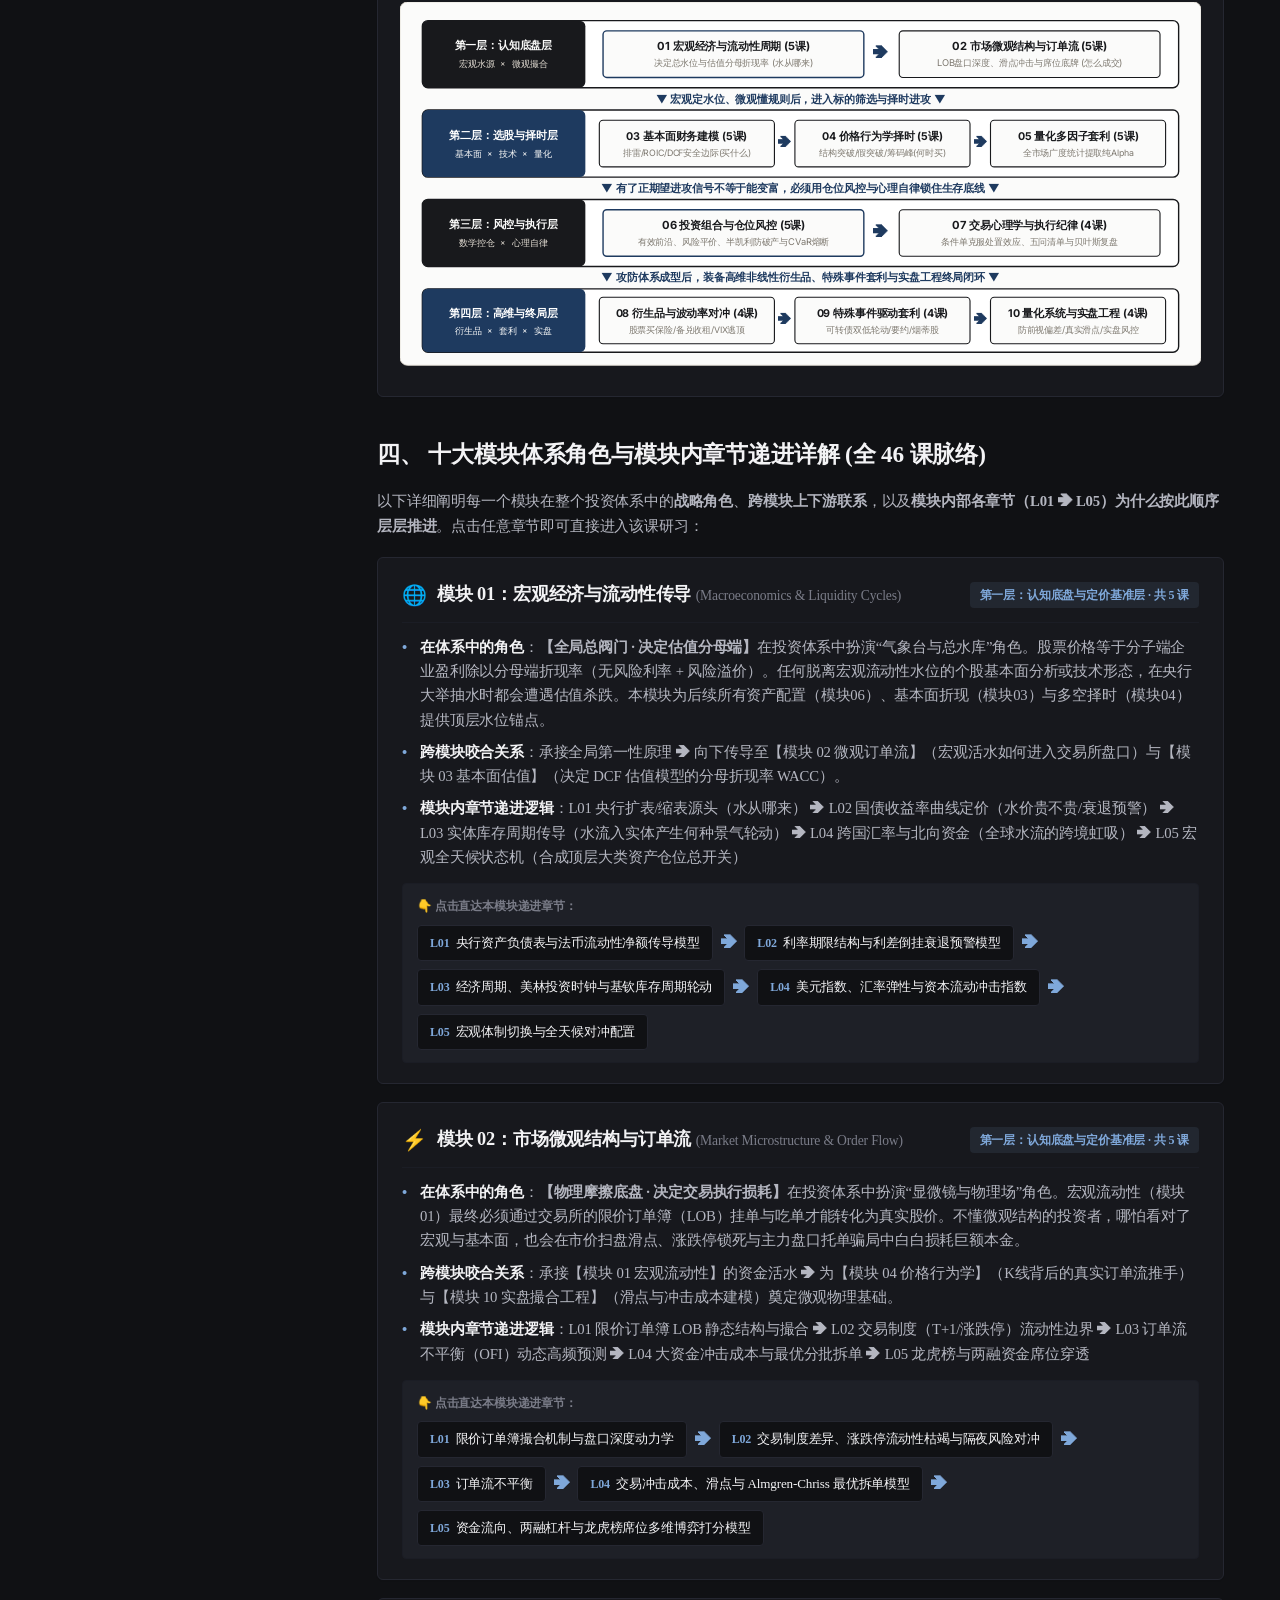
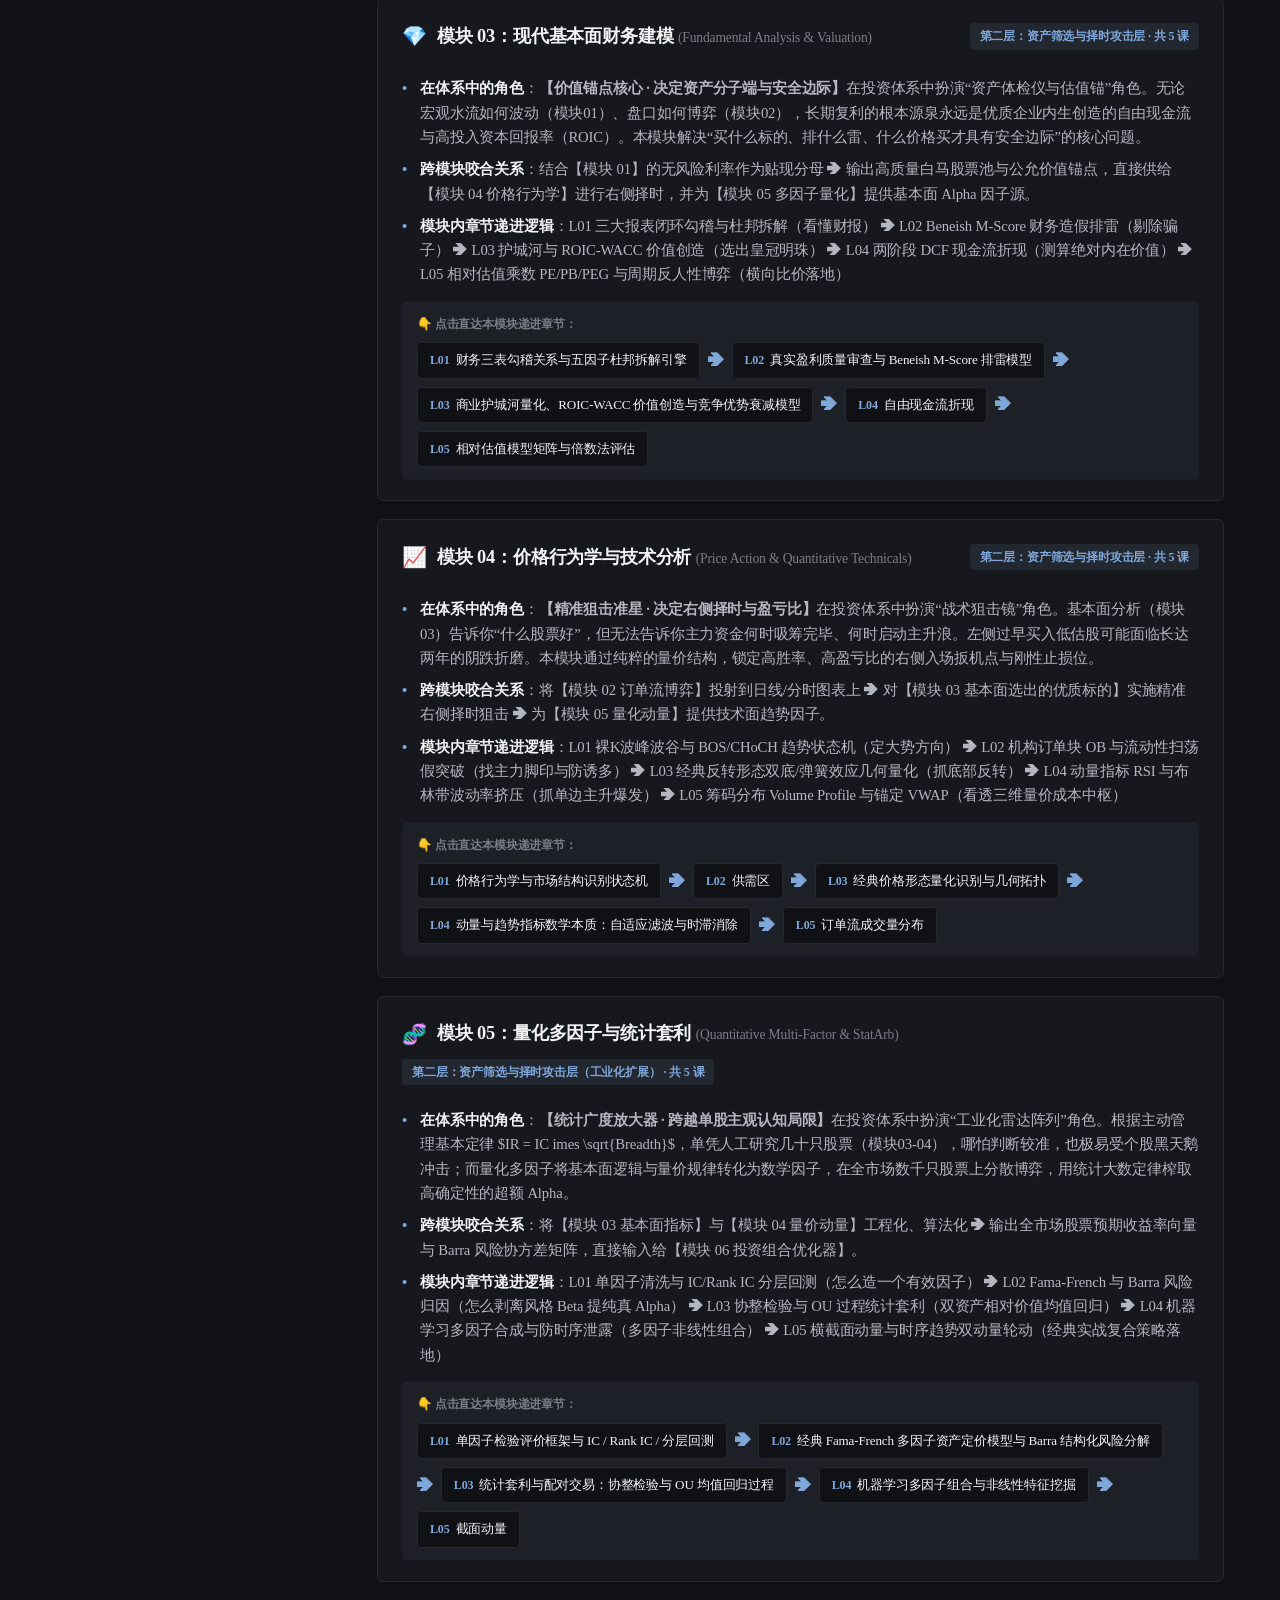
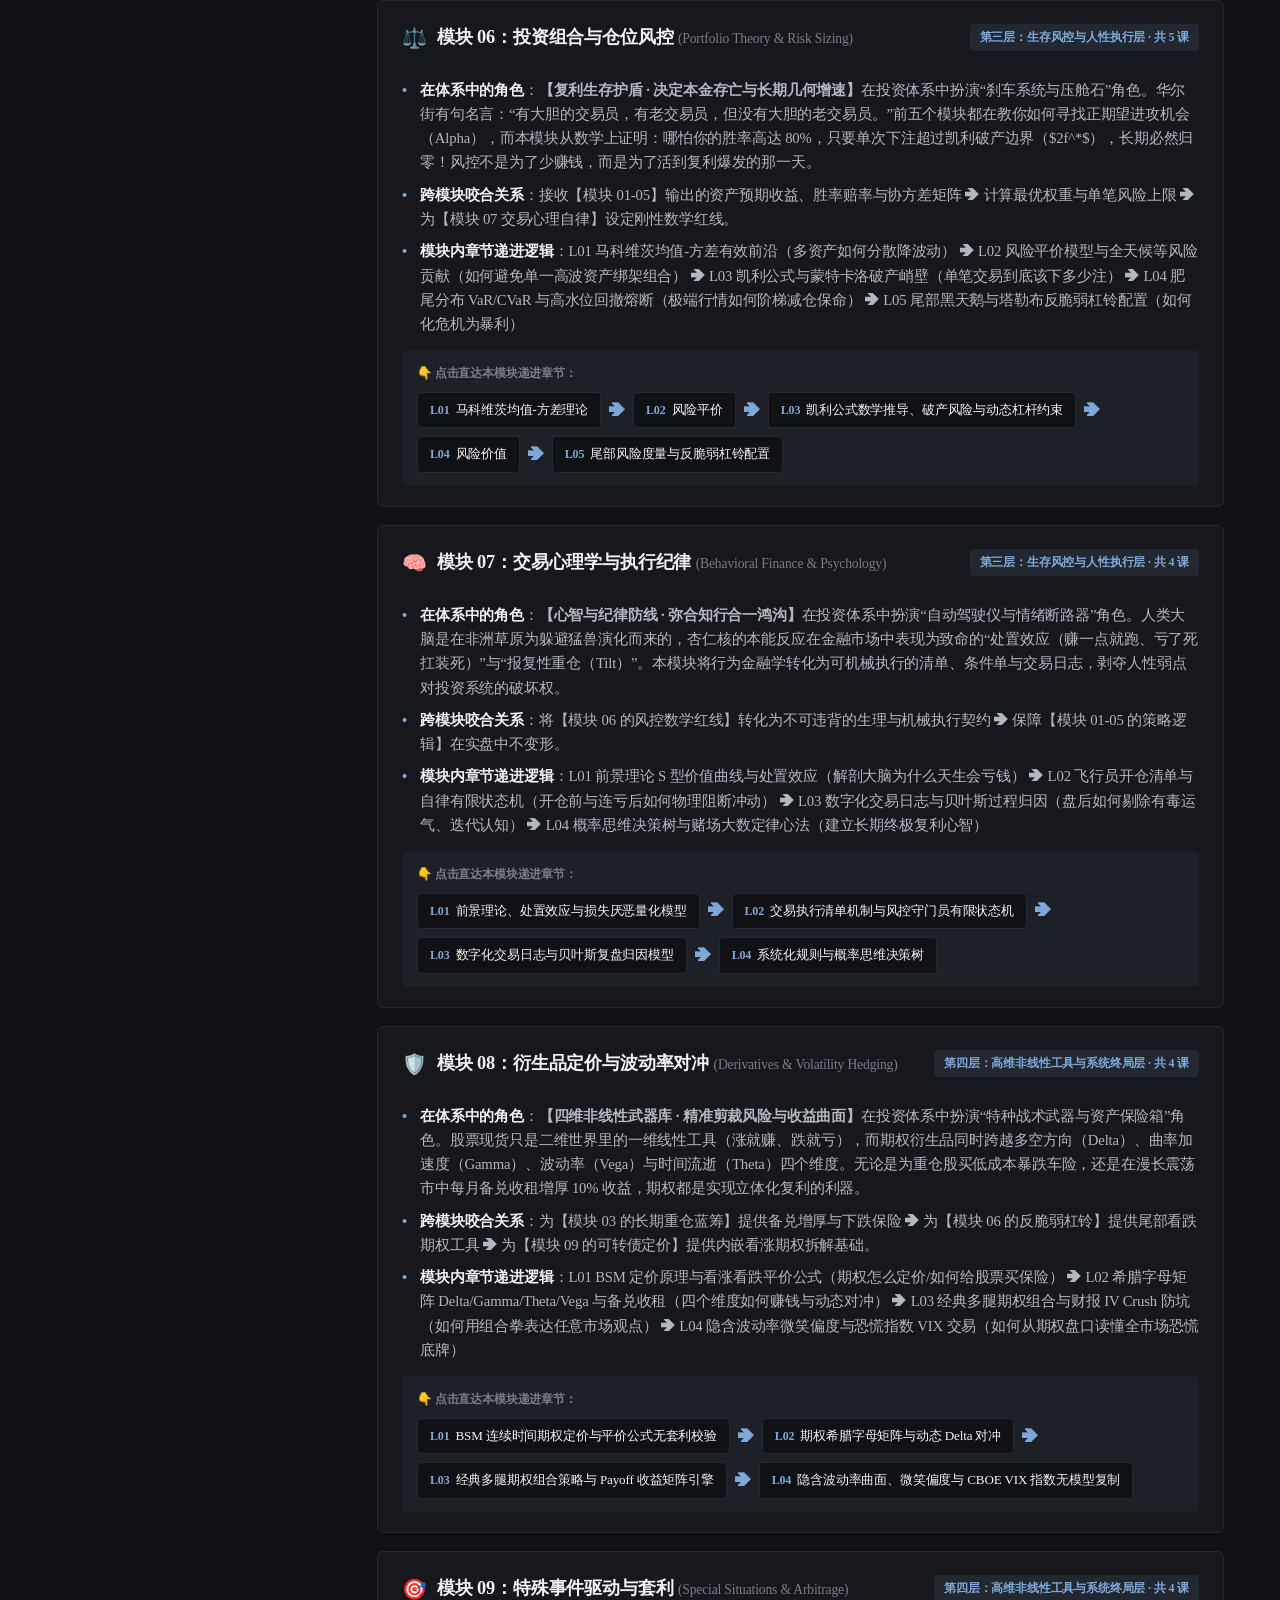
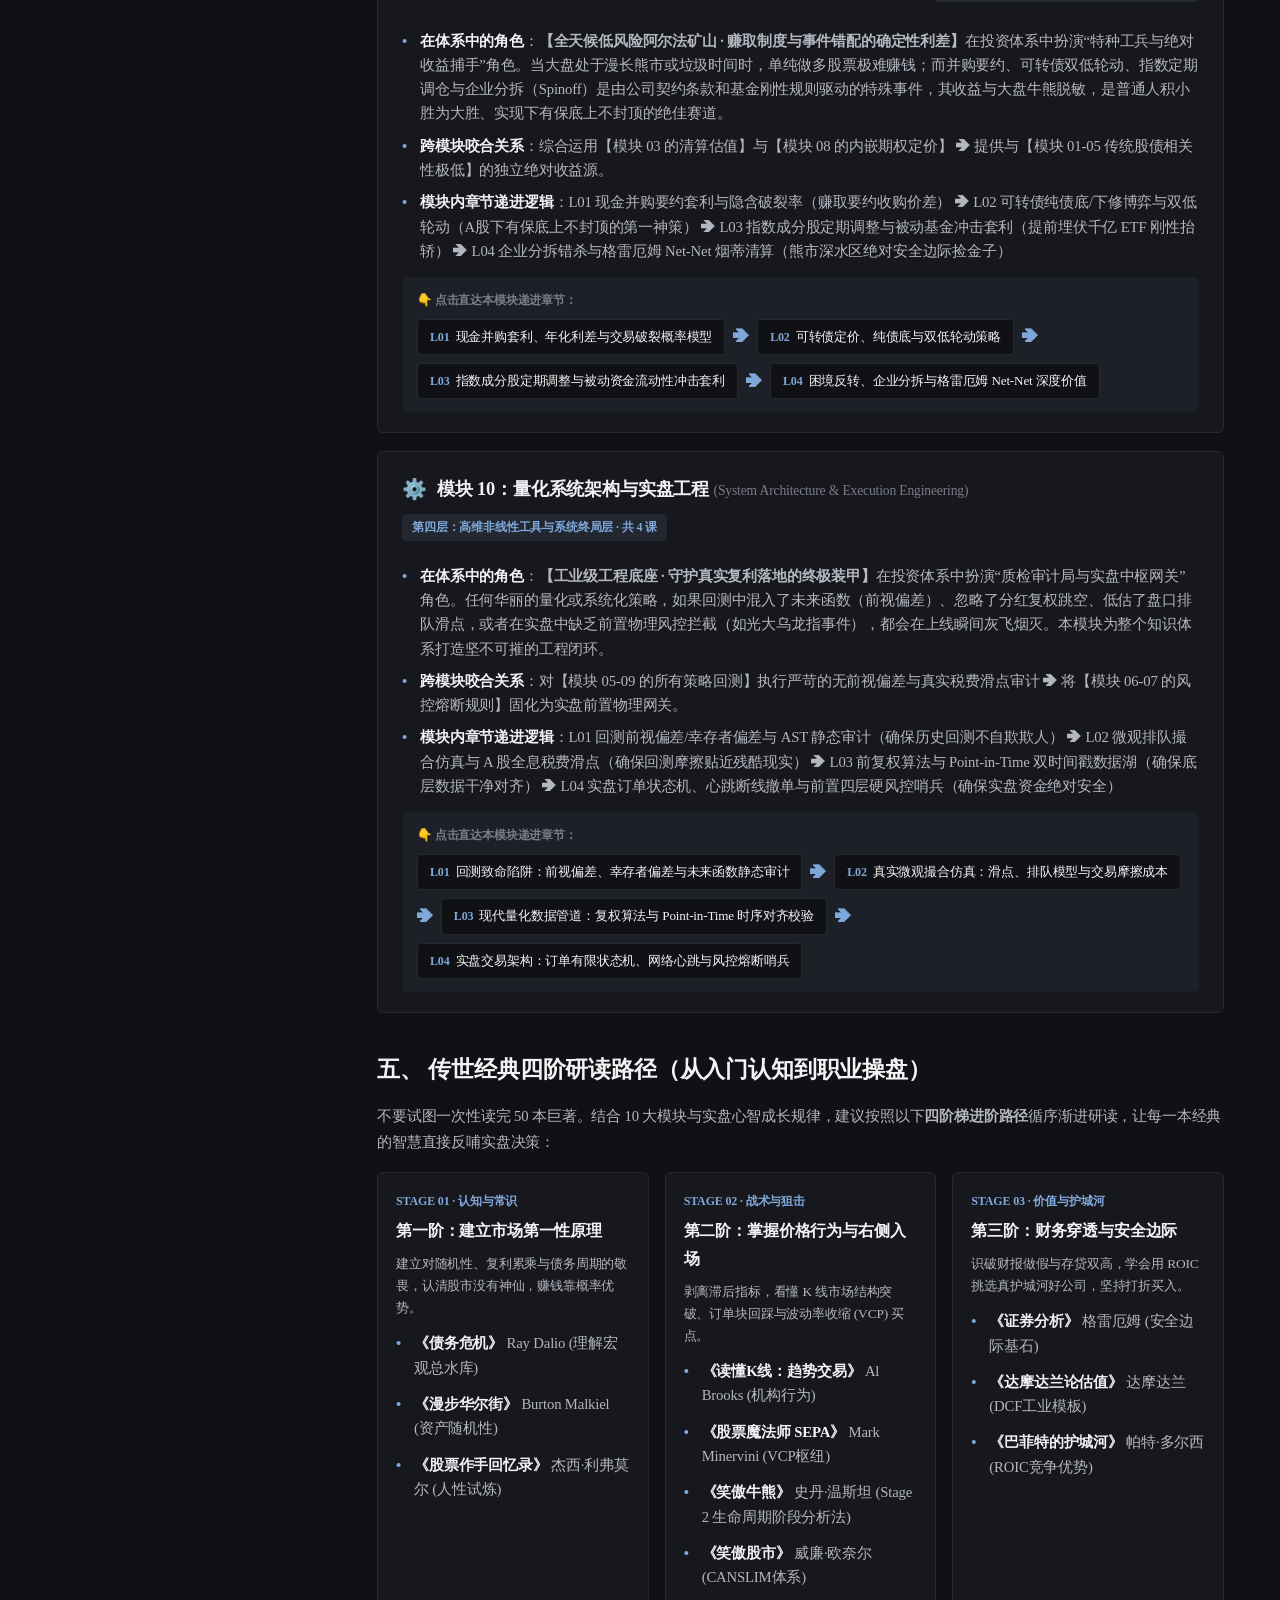
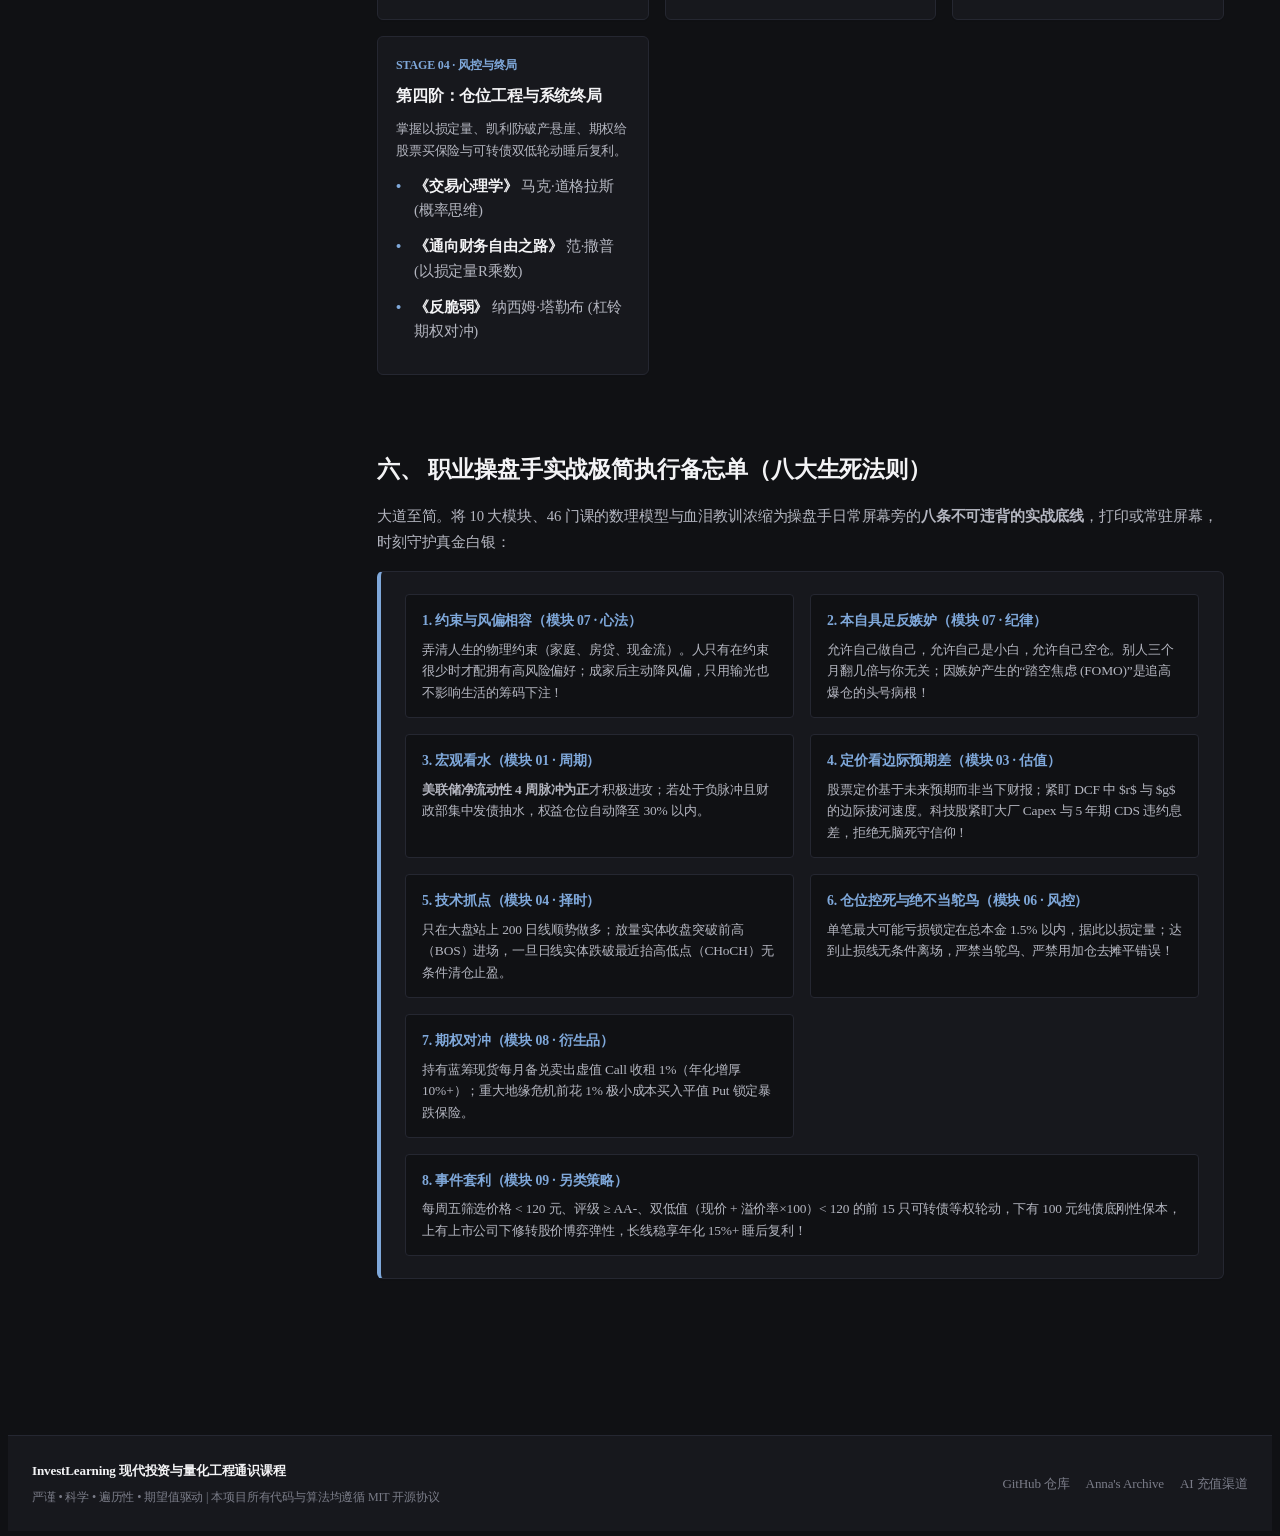
==== commit 8fa839b1: "style: apply Swiss & Editorial luxury aesthetic pack (custom Bloomberg sliders, tabular nums, live p" ====
--- a/web/index.html
+++ b/web/index.html
@@ -9,7 +9,7 @@
   <link rel="preconnect" href="https://fonts.gstatic.com" crossorigin>
   <link href="https://fonts.googleapis.com/css2?family=Inter:wght@400;500;600;700&family=JetBrains+Mono:wght@400;500;600&family=Newsreader:ital,opsz,wght@0,6..72,400;0,6..72,600;1,6..72,400&display=swap" rel="stylesheet">
   
-  <link rel="stylesheet" href="css/style.css?v=20261021_v32">
+  <link rel="stylesheet" href="css/style.css?v=20261027_v35">
   
   <!-- KaTeX High-Performance Math Engine (Vendored Local + Cloudflare Fast CDN Fallback) -->
   <link rel="stylesheet" href="vendor/katex/katex.min.css" onerror="this.onerror=null;this.href='https://cdnjs.cloudflare.com/ajax/libs/KaTeX/0.16.9/katex.min.css';">
@@ -873,9 +873,9 @@
 
 
   <!-- Scripts -->
-  <script src="js/data-curriculum.js?v=20261021_v32"></script>
-  <script src="js/data-books.js?v=20261021_v32"></script>
-  <script src="js/charts.js?v=20261021_v32"></script>
-  <script src="js/app.js?v=20261021_v32"></script>
+  <script src="js/data-curriculum.js?v=20261027_v35"></script>
+  <script src="js/data-books.js?v=20261027_v35"></script>
+  <script src="js/charts.js?v=20261027_v35"></script>
+  <script src="js/app.js?v=20261027_v35"></script>
 </body>
 </html>
--- a/web/css/style.css
+++ b/web/css/style.css
@@ -1587,7 +1587,7 @@
 
 .diagram-lightbox-stage {
   display: inline-block;
-  background: #FAF8F5;
+  background: var(--bg-primary);
   padding: 16px;
   border-radius: var(--radius-md);
   box-shadow: var(--shadow-md);
@@ -1880,8 +1880,9 @@
   width: 7px;
   height: 7px;
   border-radius: 50%;
-  background: var(--claude-terracotta);
+  background: #2B6858;
   display: inline-block;
+  animation: livePulse 2.2s infinite ease-in-out;
 }
 
 .live-calc-bar {
@@ -2037,3 +2038,204 @@
 .module-group[data-mod-idx="7"].expanded .module-header { border-left-color: var(--mod-08-color); }
 .module-group[data-mod-idx="8"].expanded .module-header { border-left-color: var(--mod-09-color); }
 .module-group[data-mod-idx="9"].expanded .module-header { border-left-color: var(--mod-10-color); }
+
+
+/* Interactive Simulators & Diagnostic Sandbox Cards */
+.interactive-simulator-card {
+  background: var(--bg-secondary);
+  border: 1px solid var(--border-primary);
+  border-left: 4px solid var(--claude-terracotta);
+  border-radius: var(--radius-md);
+  padding: 22px 24px;
+  margin: 26px 0;
+  box-shadow: var(--shadow-sm);
+}
+
+.sim-header {
+  display: flex;
+  justify-content: space-between;
+  align-items: center;
+  flex-wrap: wrap;
+  gap: 8px;
+  padding-bottom: 12px;
+  margin-bottom: 16px;
+  border-bottom: 1px solid var(--border-primary);
+}
+
+.sim-title {
+  font-family: var(--font-serif);
+  font-size: 1.05rem;
+  font-weight: 700;
+  color: var(--claude-terracotta);
+  display: flex;
+  align-items: center;
+  gap: 8px;
+}
+
+.sim-badge {
+  font-family: var(--font-mono);
+  font-size: 0.72rem;
+  font-weight: 700;
+  padding: 3px 8px;
+  border-radius: var(--radius-sm);
+  background: var(--claude-terracotta-light);
+  color: var(--claude-terracotta);
+  border: 1px solid var(--claude-terracotta-border);
+}
+
+.sim-btn-group {
+  display: flex;
+  gap: 8px;
+  flex-wrap: wrap;
+}
+
+.sim-btn {
+  padding: 6px 12px;
+  font-size: 0.8rem;
+  font-weight: 600;
+  border-radius: var(--radius-sm);
+  border: 1px solid var(--border-primary);
+  background: var(--bg-primary);
+  color: var(--text-secondary);
+  cursor: pointer;
+  transition: all var(--transition-fast);
+}
+
+.sim-btn:hover, .sim-btn.active {
+  background: var(--claude-terracotta);
+  color: #FFFFFF;
+  border-color: var(--claude-terracotta);
+}
+
+
+/* ===================================================================
+   Swiss & Editorial Luxury Polish Pack (瑞士国际主义与学术出版级高级质感)
+   =================================================================== */
+
+/* 1. Universal Tabular Numbers for High-Precision Financial Data */
+.result-kpi-val, .result-data-table, .stat-metric-val, .feynman-calc-box, 
+.trader-calc-box, .sim-control-label b, .heatmap-cell, .heatmap-table,
+code, pre, .step-node-num, .qa-badge, .live-calc-bar input {
+  font-variant-numeric: tabular-nums;
+  letter-spacing: -0.01em;
+}
+
+/* 2. Custom Editorial Range Sliders (Institutional Bloomberg/Stripe Style) */
+input[type="range"] {
+  -webkit-appearance: none;
+  appearance: none;
+  width: 100%;
+  height: 5px;
+  background: var(--border-primary);
+  border-radius: var(--radius-full);
+  outline: none;
+  transition: background var(--transition-fast);
+  cursor: pointer;
+  margin: 6px 0;
+}
+
+input[type="range"]:hover {
+  background: var(--border-focus);
+}
+
+input[type="range"]::-webkit-slider-thumb {
+  -webkit-appearance: none;
+  appearance: none;
+  width: 16px;
+  height: 16px;
+  border-radius: 50%;
+  background: var(--theme-blue);
+  border: 2.5px solid var(--bg-secondary);
+  box-shadow: 0 1px 3px rgba(0, 0, 0, 0.25), 0 0 0 1px var(--theme-blue-border);
+  cursor: pointer;
+  transition: transform var(--transition-fast), box-shadow var(--transition-fast);
+}
+
+input[type="range"]::-webkit-slider-thumb:hover {
+  transform: scale(1.18);
+  box-shadow: 0 2px 6px rgba(0, 0, 0, 0.3), 0 0 0 3px var(--theme-blue-light);
+}
+
+input[type="range"]::-webkit-slider-thumb:active {
+  transform: scale(1.05);
+}
+
+input[type="range"]::-moz-range-thumb {
+  width: 16px;
+  height: 16px;
+  border-radius: 50%;
+  background: var(--theme-blue);
+  border: 2.5px solid var(--bg-secondary);
+  box-shadow: 0 1px 3px rgba(0, 0, 0, 0.25);
+  cursor: pointer;
+  transition: transform var(--transition-fast), box-shadow var(--transition-fast);
+}
+
+input[type="range"]::-moz-range-thumb:hover {
+  transform: scale(1.18);
+  box-shadow: 0 2px 6px rgba(0, 0, 0, 0.3), 0 0 0 3px var(--theme-blue-light);
+}
+
+/* 3. Live Breathing Pulse Indicator for Macro & Real-Time Data */
+@keyframes livePulse {
+  0% { transform: scale(0.95); box-shadow: 0 0 0 0 rgba(43, 104, 88, 0.55); }
+  70% { transform: scale(1); box-shadow: 0 0 0 7px rgba(43, 104, 88, 0); }
+  100% { transform: scale(0.95); box-shadow: 0 0 0 0 rgba(43, 104, 88, 0); }
+}
+
+.live-pulse-dot {
+  display: inline-block;
+  width: 7.5px;
+  height: 7.5px;
+  border-radius: 50%;
+  background: #2B6858;
+  margin-right: 6px;
+  animation: livePulse 2.2s infinite ease-in-out;
+}
+
+/* 4. Frosted Glass Luxury Top Bar */
+.top-nav {
+  position: sticky;
+  top: 0;
+  z-index: 100;
+  background: var(--bg-glass);
+  backdrop-filter: blur(16px);
+  -webkit-backdrop-filter: blur(16px);
+  border-bottom: 1px solid var(--border-primary);
+  box-shadow: 0 1px 2px 0 rgba(24, 25, 28, 0.02);
+}
+
+/* 5. Refined Consistent Card Borders & Feather Elevation */
+.feynman-bridge-card {
+  border: 1px solid var(--border-primary);
+  border-left: 3.5px solid var(--theme-blue);
+  box-shadow: var(--shadow-sm);
+  background: var(--bg-secondary);
+}
+
+.trader-action-card {
+  border: 1px solid var(--border-primary);
+  border-left: 3.5px solid var(--theme-blue);
+  box-shadow: var(--shadow-sm);
+}
+
+.interactive-simulator-card {
+  border: 1px solid var(--border-primary);
+  border-left: 3.5px solid var(--theme-blue);
+  box-shadow: var(--shadow-sm);
+}
+
+.book-card {
+  border: 1px solid var(--border-primary);
+  border-left: 3.5px solid var(--theme-blue);
+  box-shadow: var(--shadow-sm);
+}
+
+/* 6. Refined Table Hover & Zebra Striping */
+.result-data-table tbody tr:nth-child(even) {
+  background: rgba(30, 58, 95, 0.015);
+}
+
+.result-data-table tbody tr:hover {
+  background: rgba(30, 58, 95, 0.04);
+}
